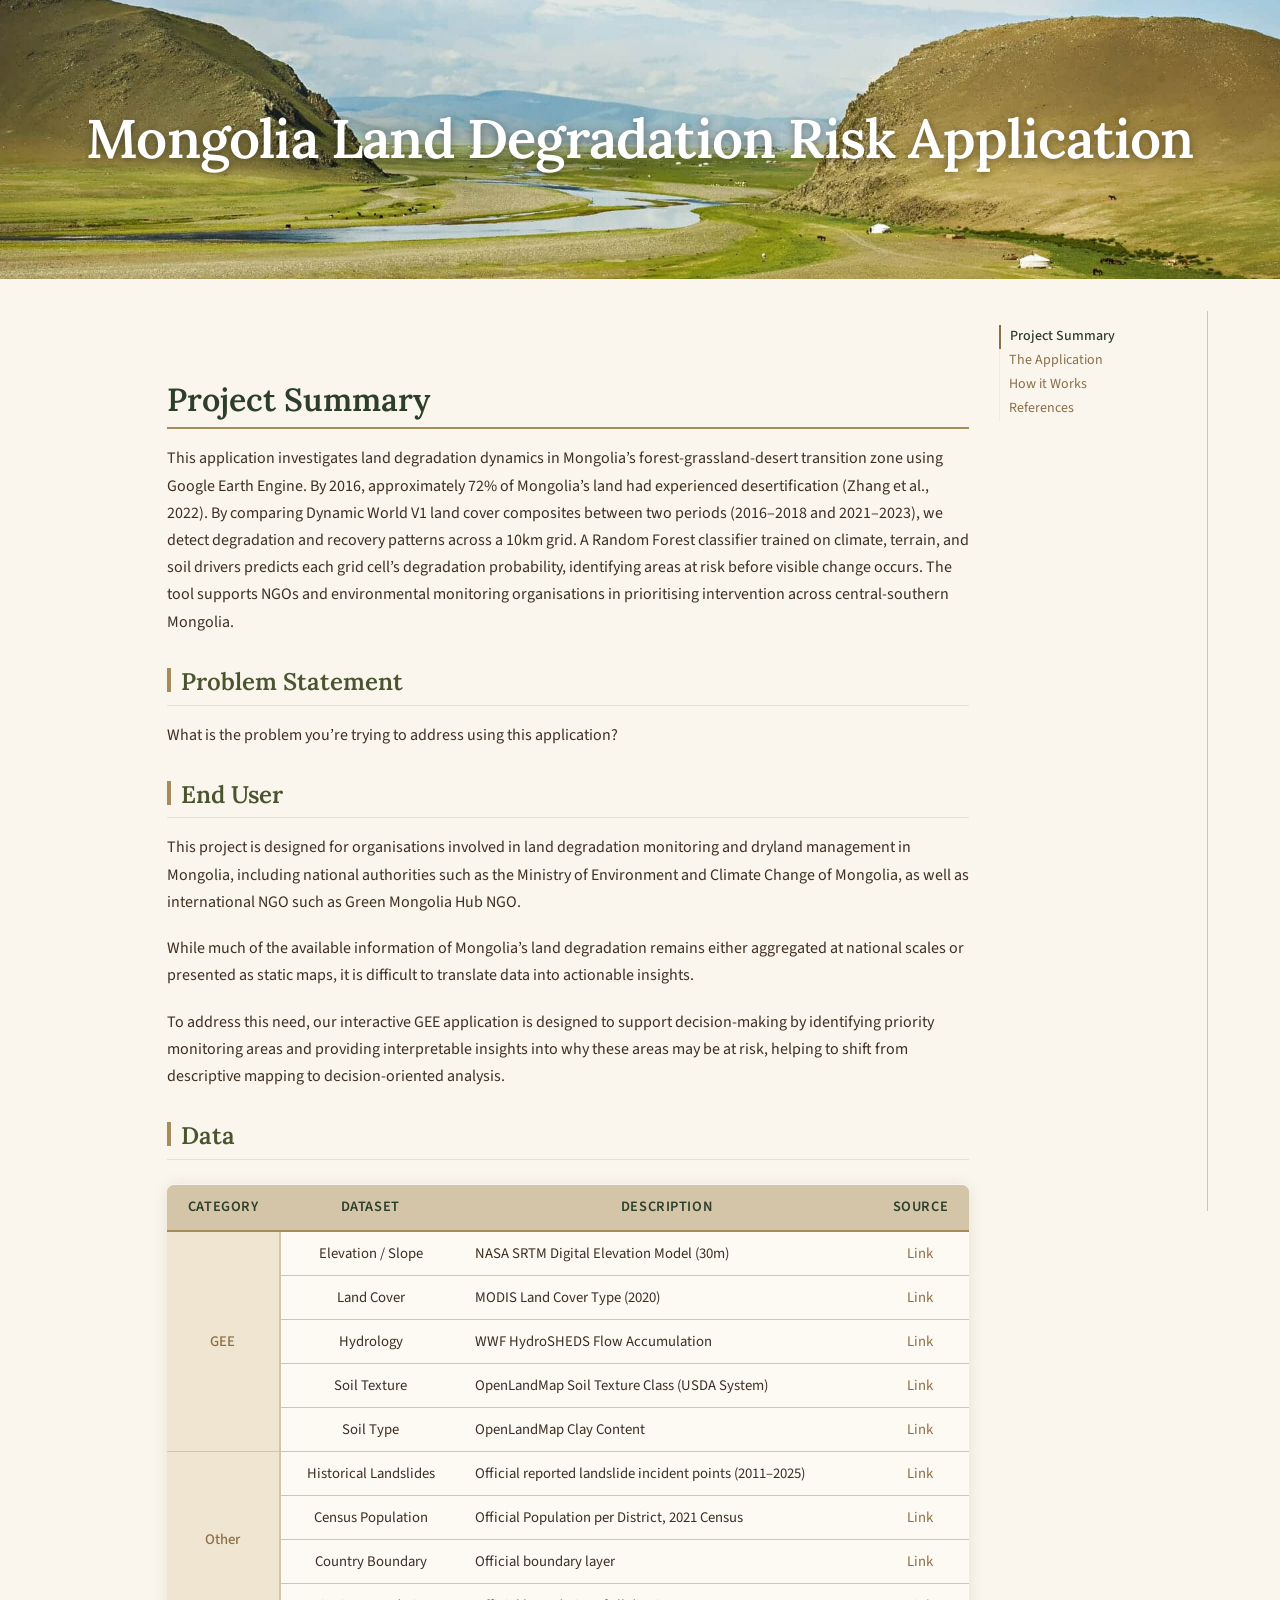
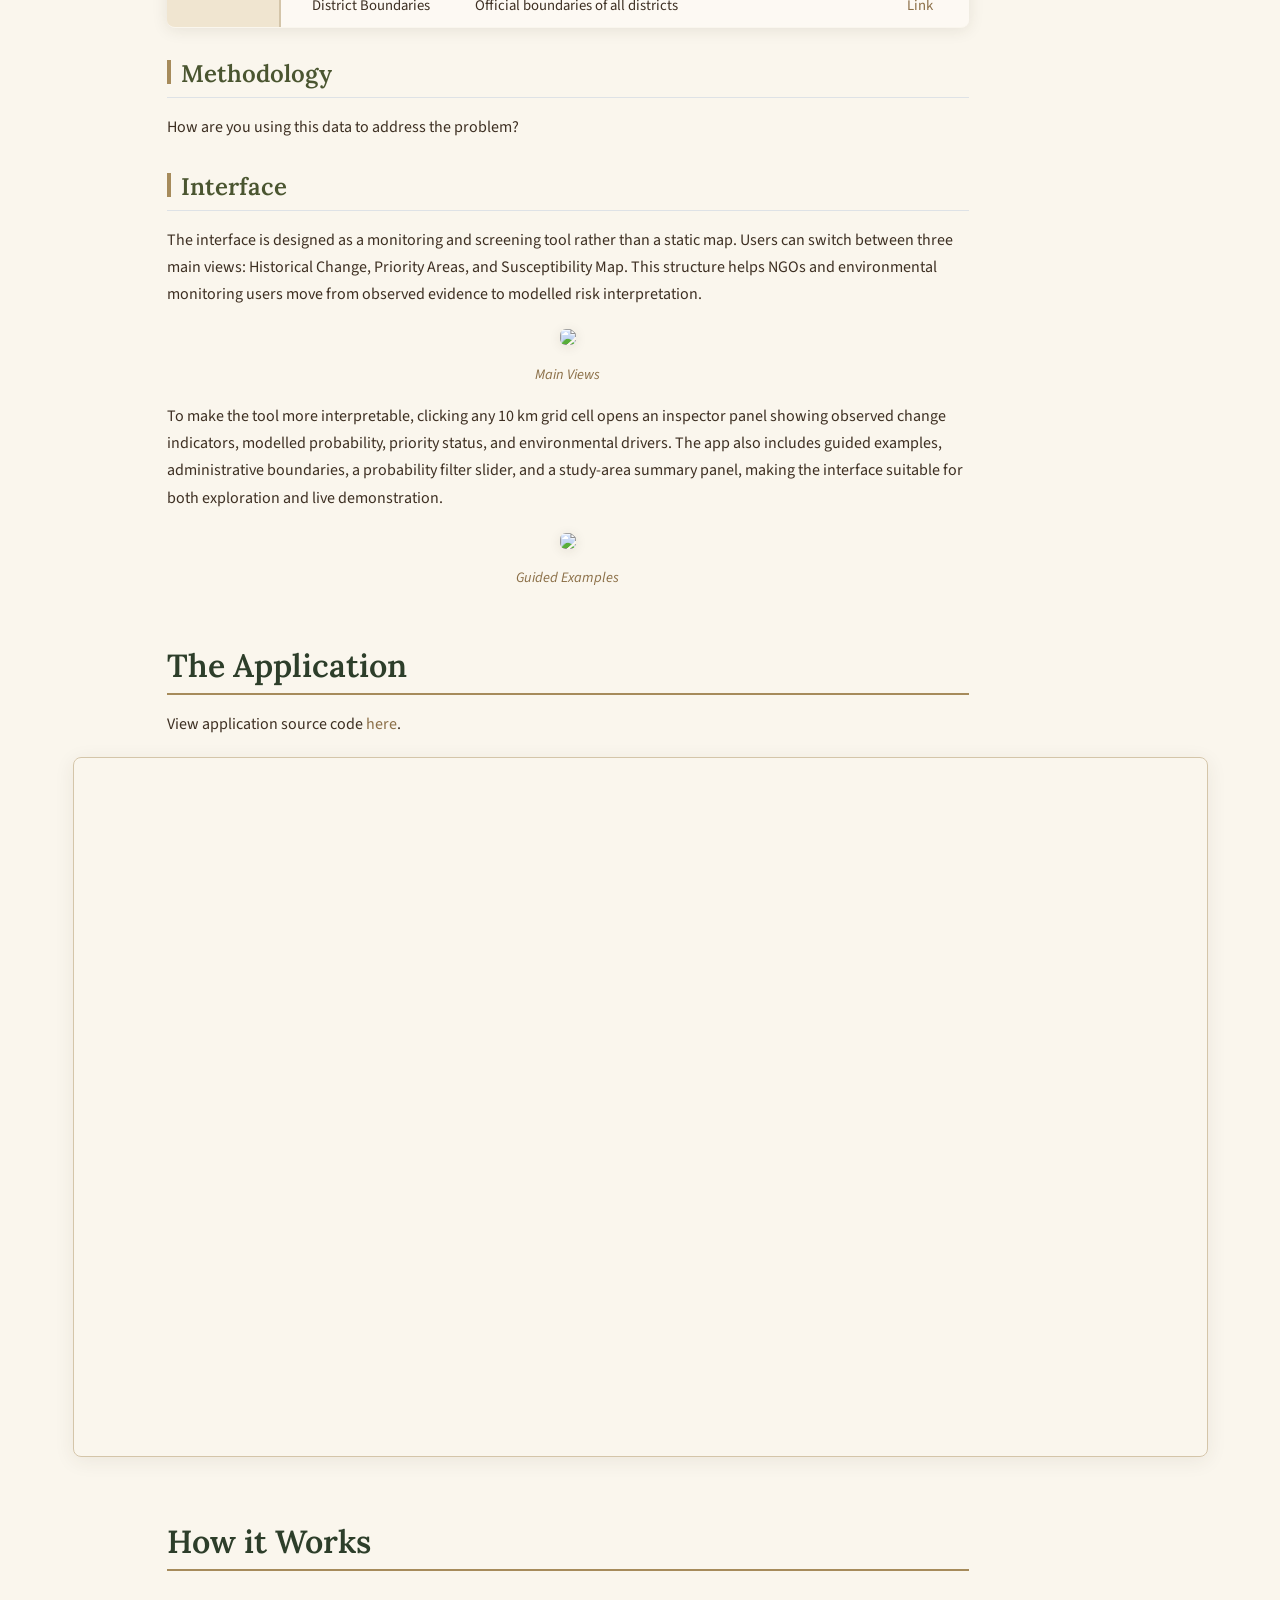
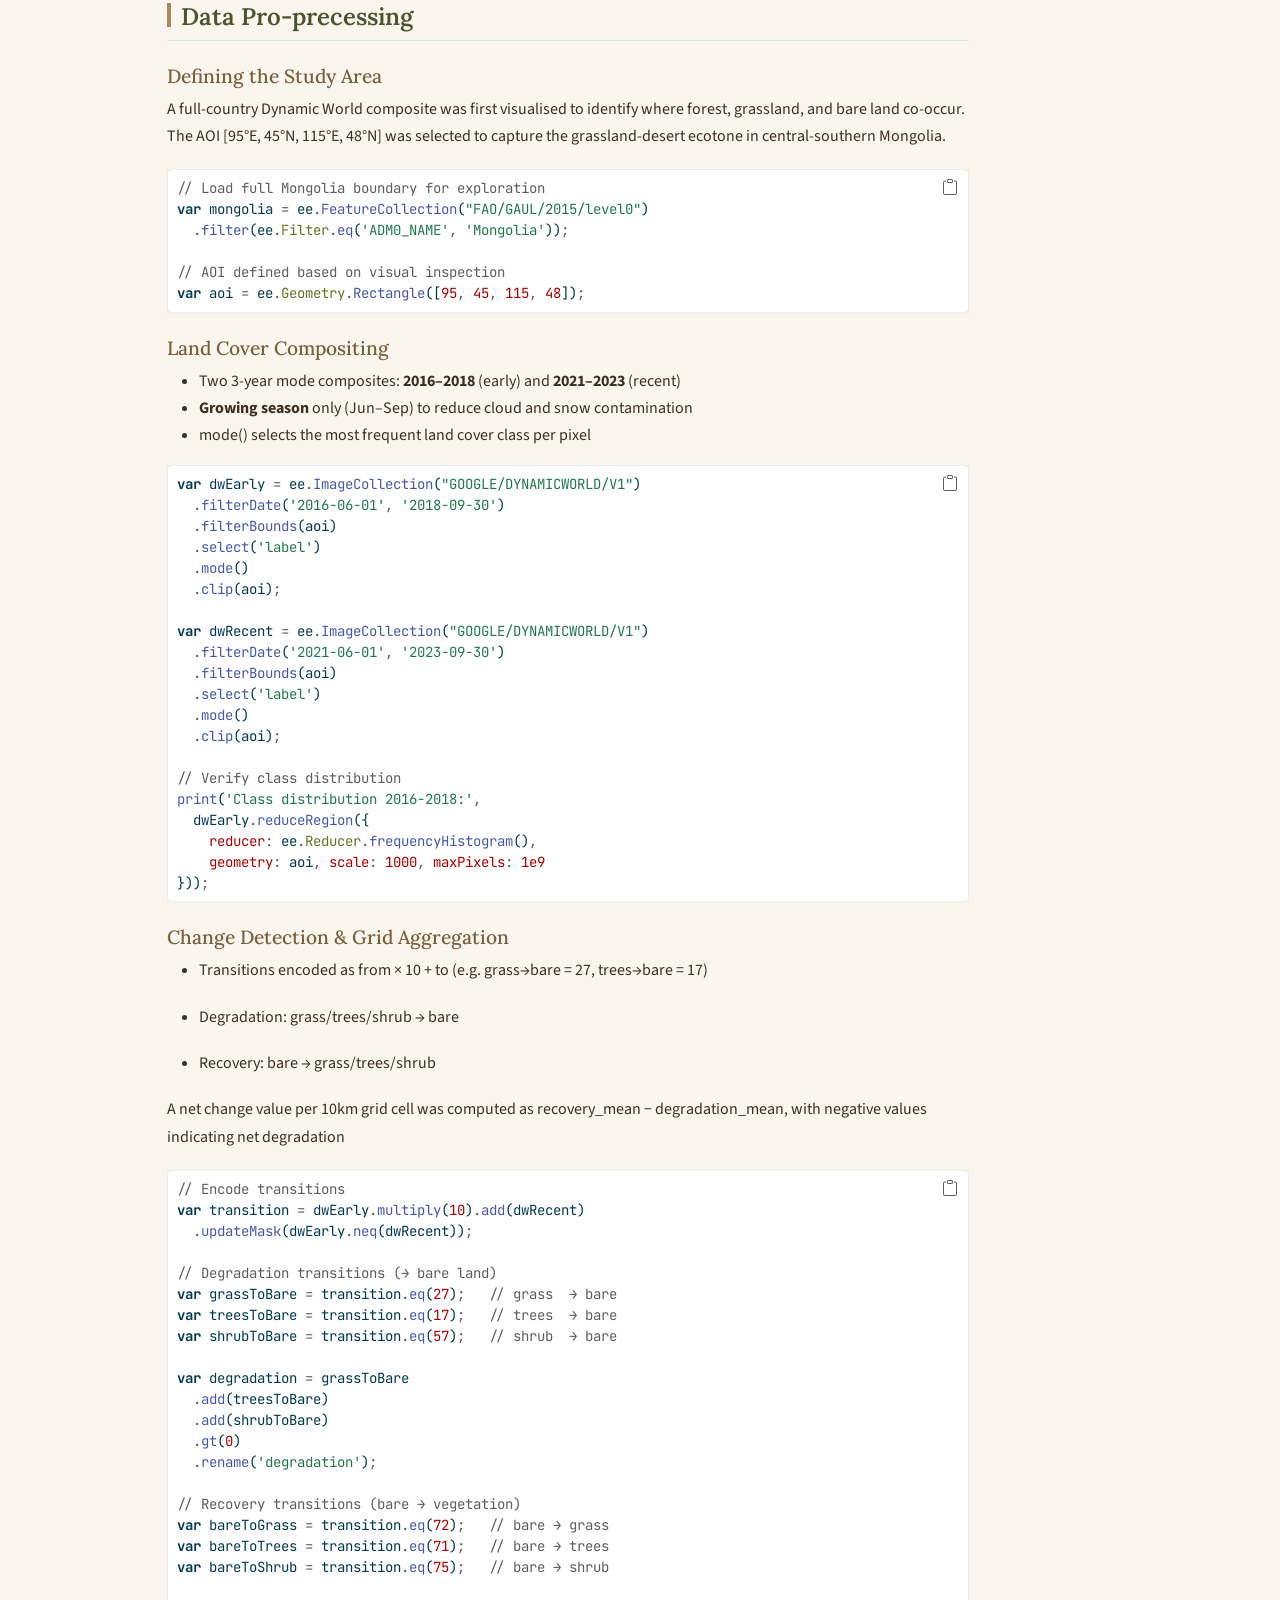
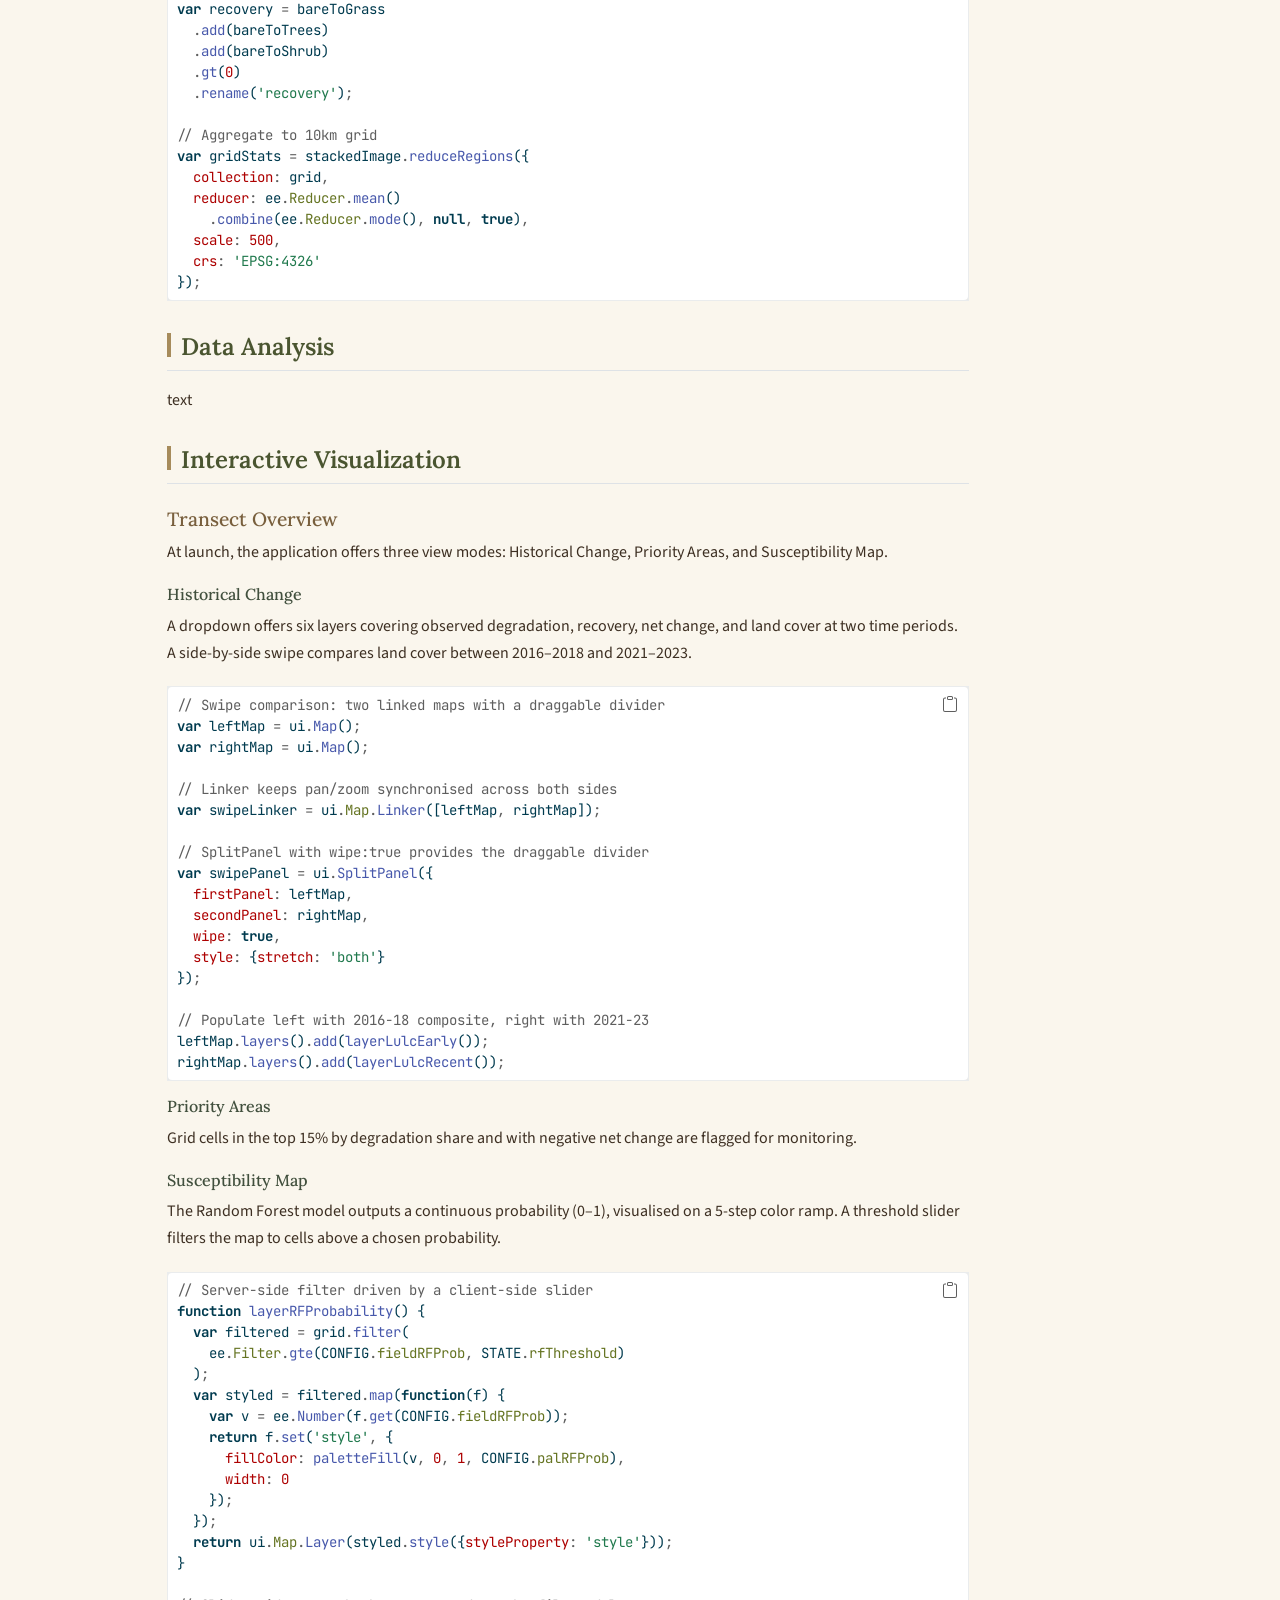
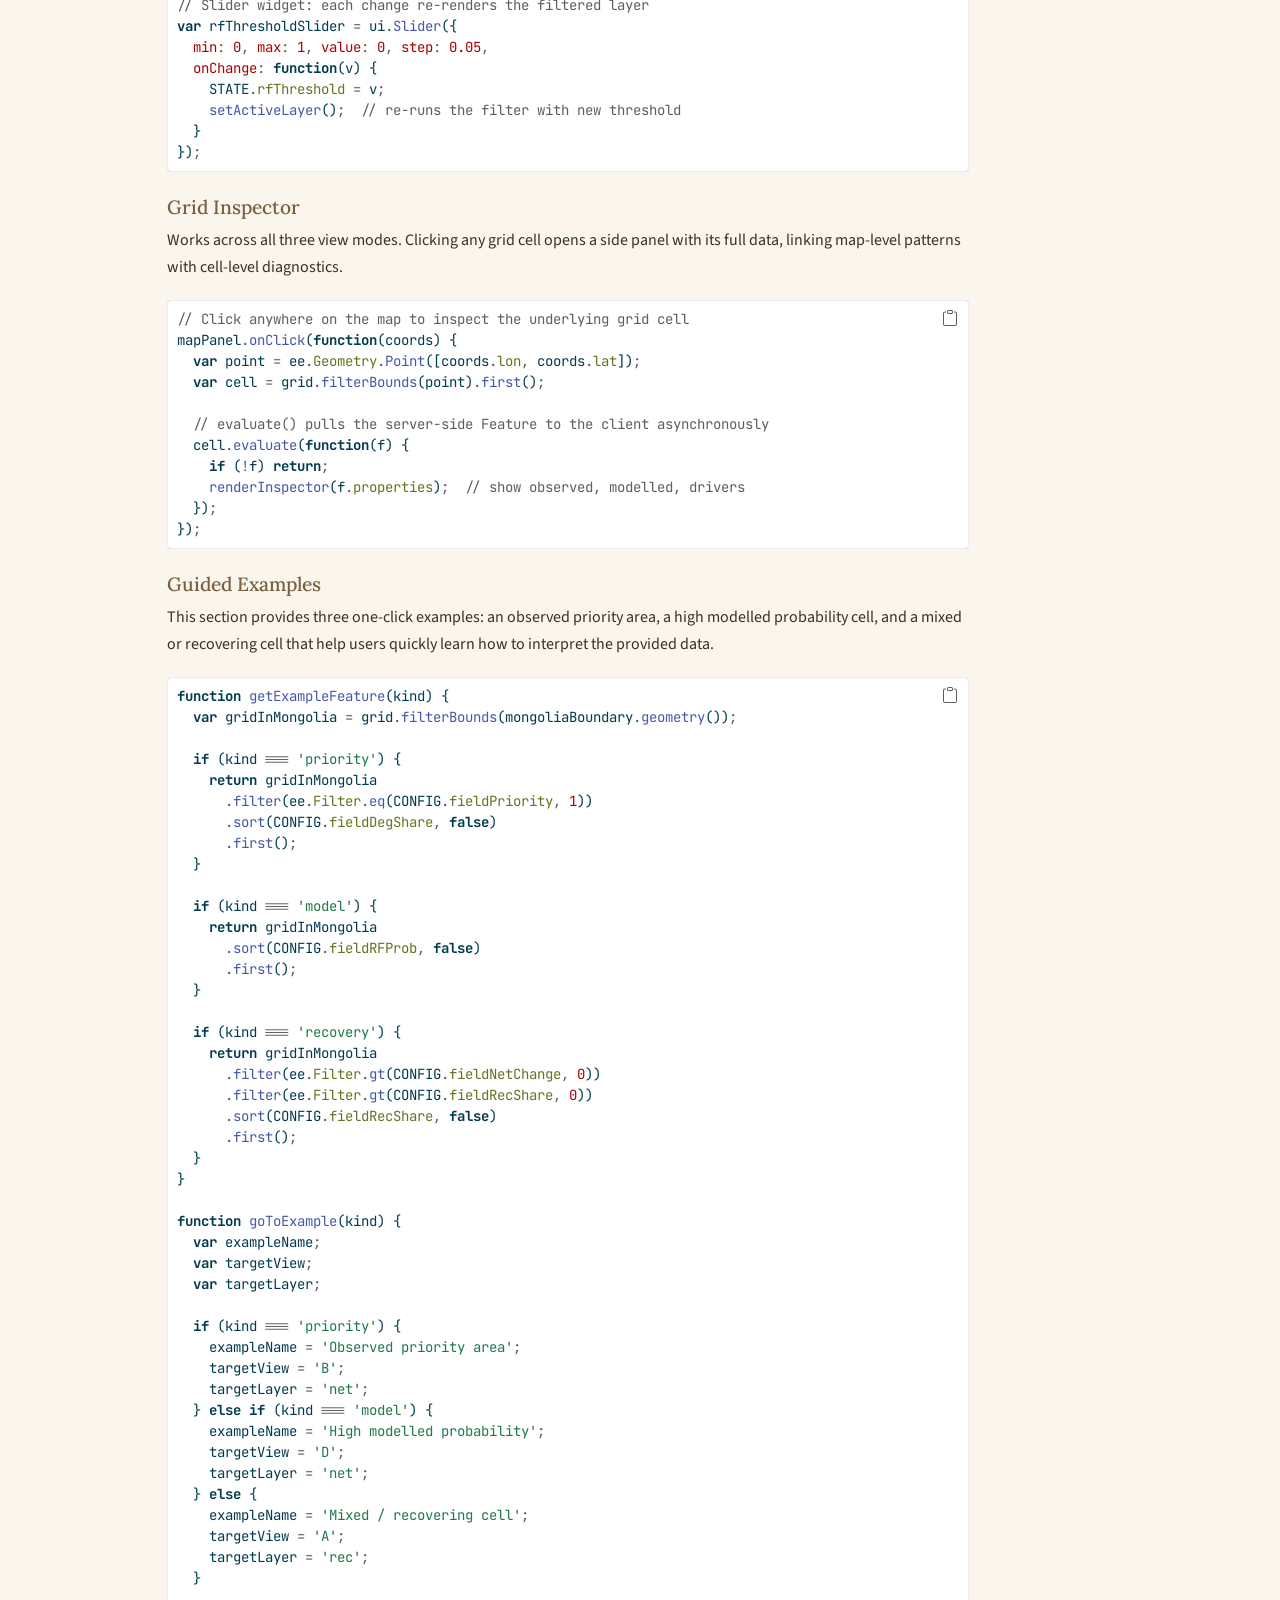
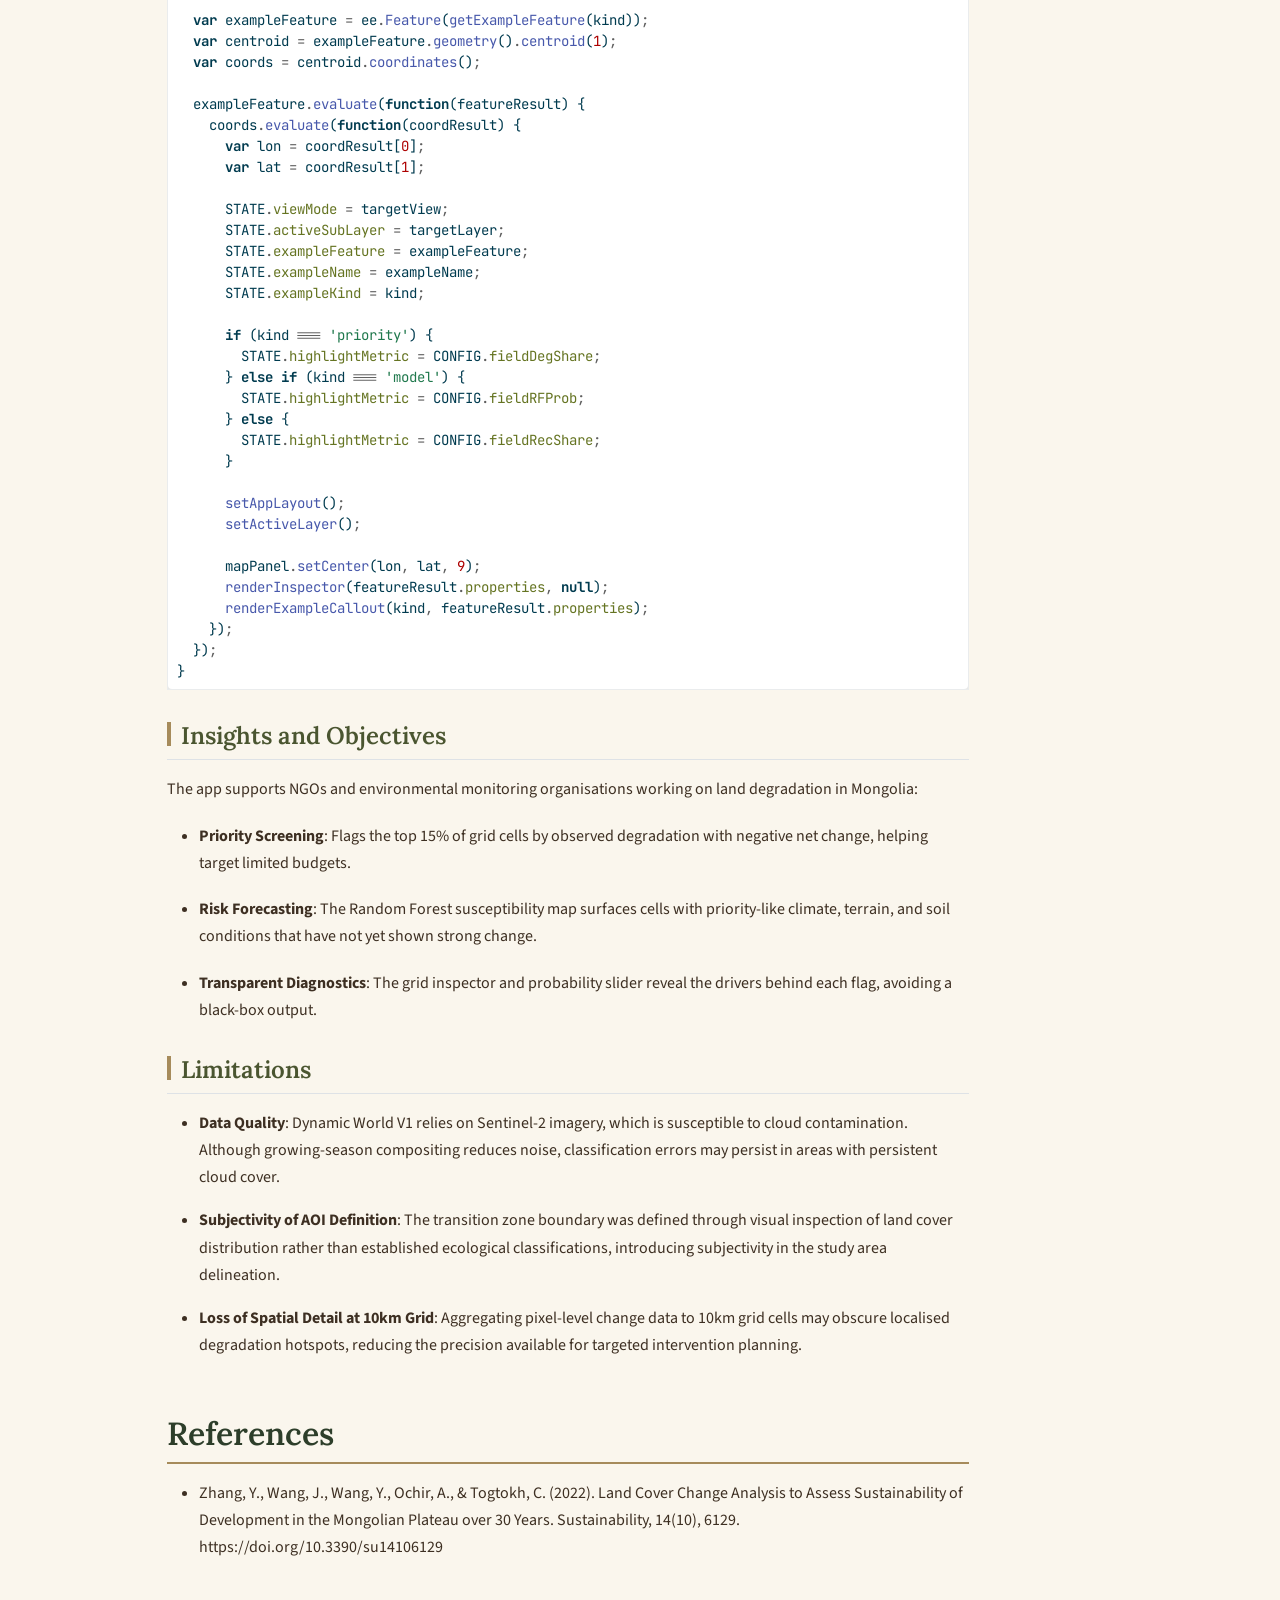
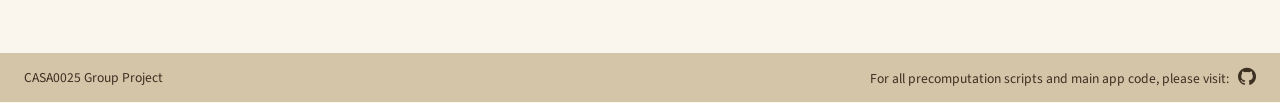
==== docs/index.html @ a5ef2385 "web1" ====
<!DOCTYPE html>
<html xmlns="http://www.w3.org/1999/xhtml" lang="en" xml:lang="en"><head>

<meta charset="utf-8">
<meta name="generator" content="quarto-1.8.26">

<meta name="viewport" content="width=device-width, initial-scale=1.0, user-scalable=yes">


<title>Mongolia Land Degradation Risk Application</title>
<style>
code{white-space: pre-wrap;}
span.smallcaps{font-variant: small-caps;}
div.columns{display: flex; gap: min(4vw, 1.5em);}
div.column{flex: auto; overflow-x: auto;}
div.hanging-indent{margin-left: 1.5em; text-indent: -1.5em;}
ul.task-list{list-style: none;}
ul.task-list li input[type="checkbox"] {
  width: 0.8em;
  margin: 0 0.8em 0.2em -1em; /* quarto-specific, see https://github.com/quarto-dev/quarto-cli/issues/4556 */ 
  vertical-align: middle;
}
/* CSS for syntax highlighting */
html { -webkit-text-size-adjust: 100%; }
pre > code.sourceCode { white-space: pre; position: relative; }
pre > code.sourceCode > span { display: inline-block; line-height: 1.25; }
pre > code.sourceCode > span:empty { height: 1.2em; }
.sourceCode { overflow: visible; }
code.sourceCode > span { color: inherit; text-decoration: inherit; }
div.sourceCode { margin: 1em 0; }
pre.sourceCode { margin: 0; }
@media screen {
div.sourceCode { overflow: auto; }
}
@media print {
pre > code.sourceCode { white-space: pre-wrap; }
pre > code.sourceCode > span { text-indent: -5em; padding-left: 5em; }
}
pre.numberSource code
  { counter-reset: source-line 0; }
pre.numberSource code > span
  { position: relative; left: -4em; counter-increment: source-line; }
pre.numberSource code > span > a:first-child::before
  { content: counter(source-line);
    position: relative; left: -1em; text-align: right; vertical-align: baseline;
    border: none; display: inline-block;
    -webkit-touch-callout: none; -webkit-user-select: none;
    -khtml-user-select: none; -moz-user-select: none;
    -ms-user-select: none; user-select: none;
    padding: 0 4px; width: 4em;
  }
pre.numberSource { margin-left: 3em;  padding-left: 4px; }
div.sourceCode
  {   }
@media screen {
pre > code.sourceCode > span > a:first-child::before { text-decoration: underline; }
}
</style>


<script src="site_libs/quarto-nav/quarto-nav.js"></script>
<script src="site_libs/clipboard/clipboard.min.js"></script>
<script src="site_libs/quarto-search/autocomplete.umd.js"></script>
<script src="site_libs/quarto-search/fuse.min.js"></script>
<script src="site_libs/quarto-search/quarto-search.js"></script>
<meta name="quarto:offset" content="./">
<script src="site_libs/quarto-html/quarto.js" type="module"></script>
<script src="site_libs/quarto-html/tabsets/tabsets.js" type="module"></script>
<script src="site_libs/quarto-html/axe/axe-check.js" type="module"></script>
<script src="site_libs/quarto-html/popper.min.js"></script>
<script src="site_libs/quarto-html/tippy.umd.min.js"></script>
<script src="site_libs/quarto-html/anchor.min.js"></script>
<link href="site_libs/quarto-html/tippy.css" rel="stylesheet">
<link href="site_libs/quarto-html/quarto-syntax-highlighting-b186236566720657199a8ecd82ed6718.css" rel="stylesheet" id="quarto-text-highlighting-styles">
<script src="site_libs/bootstrap/bootstrap.min.js"></script>
<link href="site_libs/bootstrap/bootstrap-icons.css" rel="stylesheet">
<link href="site_libs/bootstrap/bootstrap-48795d6adabacad3d9a8ddbc886580e6.min.css" rel="stylesheet" append-hash="true" id="quarto-bootstrap" data-mode="light">
<script id="quarto-search-options" type="application/json">{
  "location": "sidebar",
  "copy-button": false,
  "collapse-after": 3,
  "panel-placement": "start",
  "type": "textbox",
  "limit": 50,
  "keyboard-shortcut": [
    "f",
    "/",
    "s"
  ],
  "show-item-context": false,
  "language": {
    "search-no-results-text": "No results",
    "search-matching-documents-text": "matching documents",
    "search-copy-link-title": "Copy link to search",
    "search-hide-matches-text": "Hide additional matches",
    "search-more-match-text": "more match in this document",
    "search-more-matches-text": "more matches in this document",
    "search-clear-button-title": "Clear",
    "search-text-placeholder": "",
    "search-detached-cancel-button-title": "Cancel",
    "search-submit-button-title": "Submit",
    "search-label": "Search"
  }
}</script>
<style>

      .quarto-title-block .quarto-title-banner h1,
      .quarto-title-block .quarto-title-banner h2,
      .quarto-title-block .quarto-title-banner h3,
      .quarto-title-block .quarto-title-banner h4,
      .quarto-title-block .quarto-title-banner h5,
      .quarto-title-block .quarto-title-banner h6
      {
        color: #faf6ed;
      }

      .quarto-title-block .quarto-title-banner {
        color: #faf6ed;
background-image: url(images/banner1.jpg);
background-size: cover;
      }
</style>
<link rel="preconnect" href="https://fonts.googleapis.com">
<link rel="preconnect" href="https://fonts.gstatic.com" crossorigin="">
<link href="https://fonts.googleapis.com/css2?family=Lora:wght@400;500;600&amp;family=Source+Sans+3:wght@300;400;500;600&amp;family=JetBrains+Mono:wght@400;500&amp;display=swap" rel="stylesheet">


<link rel="stylesheet" href="styles.css">
</head>

<body class="quarto-light">

<div id="quarto-search-results"></div>
<!-- content -->
<header id="title-block-header" class="quarto-title-block default page-columns page-full">
  <div class="quarto-title-banner page-columns page-full">
    <div class="quarto-title column-body">
      <h1 class="title">Mongolia Land Degradation Risk Application</h1>
                      </div>
  </div>
    
  
  <div class="quarto-title-meta">

      
    
      
    </div>
    
  
  </header><div id="quarto-content" class="quarto-container page-columns page-rows-contents page-layout-article">
<!-- sidebar -->
<!-- margin-sidebar -->
    <div id="quarto-margin-sidebar" class="sidebar margin-sidebar">
        <nav id="TOC" role="doc-toc" class="toc-active">
    <h2 id="toc-title">On this page</h2>
   
  <ul>
  <li><a href="#project-summary" id="toc-project-summary" class="nav-link active" data-scroll-target="#project-summary">Project Summary</a>
  <ul class="collapse">
  <li><a href="#problem-statement" id="toc-problem-statement" class="nav-link" data-scroll-target="#problem-statement">Problem Statement</a></li>
  <li><a href="#end-user" id="toc-end-user" class="nav-link" data-scroll-target="#end-user">End User</a></li>
  <li><a href="#data" id="toc-data" class="nav-link" data-scroll-target="#data">Data</a></li>
  <li><a href="#methodology" id="toc-methodology" class="nav-link" data-scroll-target="#methodology">Methodology</a></li>
  <li><a href="#interface" id="toc-interface" class="nav-link" data-scroll-target="#interface">Interface</a></li>
  </ul></li>
  <li><a href="#the-application" id="toc-the-application" class="nav-link" data-scroll-target="#the-application">The Application</a></li>
  <li><a href="#how-it-works" id="toc-how-it-works" class="nav-link" data-scroll-target="#how-it-works">How it Works</a>
  <ul class="collapse">
  <li><a href="#data-pro-precessing" id="toc-data-pro-precessing" class="nav-link" data-scroll-target="#data-pro-precessing">Data Pro-precessing</a>
  <ul class="collapse">
  <li><a href="#defining-the-study-area" id="toc-defining-the-study-area" class="nav-link" data-scroll-target="#defining-the-study-area">Defining the Study Area</a></li>
  <li><a href="#land-cover-compositing" id="toc-land-cover-compositing" class="nav-link" data-scroll-target="#land-cover-compositing">Land Cover Compositing</a></li>
  <li><a href="#change-detection-grid-aggregation" id="toc-change-detection-grid-aggregation" class="nav-link" data-scroll-target="#change-detection-grid-aggregation">Change Detection &amp; Grid Aggregation</a></li>
  </ul></li>
  <li><a href="#data-analysis" id="toc-data-analysis" class="nav-link" data-scroll-target="#data-analysis">Data Analysis</a></li>
  <li><a href="#interactive-visualization" id="toc-interactive-visualization" class="nav-link" data-scroll-target="#interactive-visualization">Interactive Visualization</a>
  <ul class="collapse">
  <li><a href="#transect-overview" id="toc-transect-overview" class="nav-link" data-scroll-target="#transect-overview">Transect Overview</a></li>
  <li><a href="#grid-inspector" id="toc-grid-inspector" class="nav-link" data-scroll-target="#grid-inspector">Grid Inspector</a></li>
  <li><a href="#guided-examples" id="toc-guided-examples" class="nav-link" data-scroll-target="#guided-examples">Guided Examples</a></li>
  </ul></li>
  <li><a href="#insights-and-objectives" id="toc-insights-and-objectives" class="nav-link" data-scroll-target="#insights-and-objectives">Insights and Objectives</a></li>
  <li><a href="#limitations" id="toc-limitations" class="nav-link" data-scroll-target="#limitations">Limitations</a></li>
  </ul></li>
  <li><a href="#references" id="toc-references" class="nav-link" data-scroll-target="#references">References</a></li>
  </ul>
</nav>
    </div>
<!-- main -->
<main class="content quarto-banner-title-block page-columns page-full" id="quarto-document-content">





<section id="project-summary" class="level1">
<h1>Project Summary</h1>
<p>This application investigates land degradation dynamics in Mongolia’s forest-grassland-desert transition zone using Google Earth Engine. By 2016, approximately 72% of Mongolia’s land had experienced desertification (Zhang et al., 2022). By comparing Dynamic World V1 land cover composites between two periods (2016–2018 and 2021–2023), we detect degradation and recovery patterns across a 10km grid. A Random Forest classifier trained on climate, terrain, and soil drivers predicts each grid cell’s degradation probability, identifying areas at risk before visible change occurs. The tool supports NGOs and environmental monitoring organisations in prioritising intervention across central-southern Mongolia.</p>
<section id="problem-statement" class="level2">
<h2 class="anchored" data-anchor-id="problem-statement">Problem Statement</h2>
<p>What is the problem you’re trying to address using this application?</p>
</section>
<section id="end-user" class="level2">
<h2 class="anchored" data-anchor-id="end-user">End User</h2>
<p>This project is designed for organisations involved in land degradation monitoring and dryland management in Mongolia, including national authorities such as the Ministry of Environment and Climate Change of Mongolia, as well as international NGO such as Green Mongolia Hub NGO.&nbsp;</p>
<p>While much of the available information of Mongolia’s land degradation remains either aggregated at national scales or presented as static maps, it is difficult to translate data into actionable insights.</p>
<p>To address this need, our interactive GEE application is designed to support decision-making by identifying priority monitoring areas and providing interpretable insights into why these areas may be at risk, helping to shift from descriptive mapping to decision-oriented analysis.</p>
</section>
<section id="data" class="level2">
<h2 class="anchored" data-anchor-id="data">Data</h2>
<table class="data-table caption-top table">
<thead>
<tr class="header">
<th data-quarto-table-cell-role="th">Category</th>
<th data-quarto-table-cell-role="th">Dataset</th>
<th data-quarto-table-cell-role="th">Description</th>
<th data-quarto-table-cell-role="th">Source</th>
</tr>
</thead>
<tbody>
<tr class="odd">
<td rowspan="5" class="category-cell">GEE</td>
<td>Elevation / Slope</td>
<td class="desc-cell">NASA SRTM Digital Elevation Model (30m)</td>
<td><a href="#">Link</a></td>
</tr>
<tr class="even">
<td>Land Cover</td>
<td class="desc-cell">MODIS Land Cover Type (2020)</td>
<td><a href="#">Link</a></td>
</tr>
<tr class="odd">
<td>Hydrology</td>
<td class="desc-cell">WWF HydroSHEDS Flow Accumulation</td>
<td><a href="#">Link</a></td>
</tr>
<tr class="even">
<td>Soil Texture</td>
<td class="desc-cell">OpenLandMap Soil Texture Class (USDA System)</td>
<td><a href="#">Link</a></td>
</tr>
<tr class="odd">
<td>Soil Type</td>
<td class="desc-cell">OpenLandMap Clay Content</td>
<td><a href="#">Link</a></td>
</tr>
<tr class="even">
<td rowspan="4" class="category-cell">Other</td>
<td>Historical Landslides</td>
<td class="desc-cell">Official reported landslide incident points (2011–2025)</td>
<td><a href="#">Link</a></td>
</tr>
<tr class="odd">
<td>Census Population</td>
<td class="desc-cell">Official Population per District, 2021 Census</td>
<td><a href="#">Link</a></td>
</tr>
<tr class="even">
<td>Country Boundary</td>
<td class="desc-cell">Official boundary layer</td>
<td><a href="#">Link</a></td>
</tr>
<tr class="odd">
<td>District Boundaries</td>
<td class="desc-cell">Official boundaries of all districts</td>
<td><a href="#">Link</a></td>
</tr>
</tbody>
</table>
</section>
<section id="methodology" class="level2">
<h2 class="anchored" data-anchor-id="methodology">Methodology</h2>
<p>How are you using this data to address the problem?</p>
</section>
<section id="interface" class="level2">
<h2 class="anchored" data-anchor-id="interface">Interface</h2>
<p>The interface is designed as a monitoring and screening tool rather than a static map. Users can switch between three main views: Historical Change, Priority Areas, and Susceptibility Map. This structure helps NGOs and environmental monitoring users move from observed evidence to modelled risk interpretation.</p>
<div class="quarto-figure quarto-figure-center">
<figure class="figure">
<p><img src="images/interface1.png" class="img-fluid figure-img"></p>
<figcaption>Main Views</figcaption>
</figure>
</div>
<p>To make the tool more interpretable, clicking any 10 km grid cell opens an inspector panel showing observed change indicators, modelled probability, priority status, and environmental drivers. The app also includes guided examples, administrative boundaries, a probability filter slider, and a study-area summary panel, making the interface suitable for both exploration and live demonstration.</p>
<div class="quarto-figure quarto-figure-center">
<figure class="figure">
<p><img src="images/interface2.png" class="img-fluid figure-img"></p>
<figcaption>Guided Examples</figcaption>
</figure>
</div>
</section>
</section>
<section id="the-application" class="level1 page-columns page-full">
<h1>The Application</h1>
<p>View application source code <a href="https://code.earthengine.google.com/1674eb5eb7633403d6d3ac2644abe7e3">here</a>.</p>
<div class="column-page">
<iframe src="https://rs-and-bsabd.projects.earthengine.app/view/mongolia-land-degradation-fast" width="100%" height="700px">
</iframe>
</div>
</section>
<section id="how-it-works" class="level1">
<h1>How it Works</h1>
<section id="data-pro-precessing" class="level2">
<h2 class="anchored" data-anchor-id="data-pro-precessing">Data Pro-precessing</h2>
<section id="defining-the-study-area" class="level3">
<h3 class="anchored" data-anchor-id="defining-the-study-area">Defining the Study Area</h3>
<p>A full-country Dynamic World composite was first visualised to identify where forest, grassland, and bare land co-occur. The AOI [95°E, 45°N, 115°E, 48°N] was selected to capture the grassland-desert ecotone in central-southern Mongolia.</p>
<div class="code-copy-outer-scaffold"><div class="sourceCode" id="cb1"><pre class="sourceCode javascript code-with-copy"><code class="sourceCode javascript"><span id="cb1-1"><a href="#cb1-1" aria-hidden="true" tabindex="-1"></a><span class="co">// Load full Mongolia boundary for exploration</span></span>
<span id="cb1-2"><a href="#cb1-2" aria-hidden="true" tabindex="-1"></a><span class="kw">var</span> mongolia <span class="op">=</span> ee<span class="op">.</span><span class="fu">FeatureCollection</span>(<span class="st">"FAO/GAUL/2015/level0"</span>)  </span>
<span id="cb1-3"><a href="#cb1-3" aria-hidden="true" tabindex="-1"></a>  <span class="op">.</span><span class="fu">filter</span>(ee<span class="op">.</span><span class="at">Filter</span><span class="op">.</span><span class="fu">eq</span>(<span class="st">'ADM0_NAME'</span><span class="op">,</span> <span class="st">'Mongolia'</span>))<span class="op">;</span></span>
<span id="cb1-4"><a href="#cb1-4" aria-hidden="true" tabindex="-1"></a></span>
<span id="cb1-5"><a href="#cb1-5" aria-hidden="true" tabindex="-1"></a><span class="co">// AOI defined based on visual inspection</span></span>
<span id="cb1-6"><a href="#cb1-6" aria-hidden="true" tabindex="-1"></a><span class="kw">var</span> aoi <span class="op">=</span> ee<span class="op">.</span><span class="at">Geometry</span><span class="op">.</span><span class="fu">Rectangle</span>([<span class="dv">95</span><span class="op">,</span> <span class="dv">45</span><span class="op">,</span> <span class="dv">115</span><span class="op">,</span> <span class="dv">48</span>])<span class="op">;</span></span></code></pre></div><button title="Copy to Clipboard" class="code-copy-button"><i class="bi"></i></button></div>
</section>
<section id="land-cover-compositing" class="level3">
<h3 class="anchored" data-anchor-id="land-cover-compositing">Land Cover Compositing</h3>
<ul>
<li>Two 3-year mode composites: <strong>2016–2018</strong> (early) and <strong>2021–2023</strong> (recent)</li>
<li><strong>Growing season</strong> only (Jun–Sep) to reduce cloud and snow contamination</li>
<li>mode() selects the most frequent land cover class per pixel</li>
</ul>
<div class="code-copy-outer-scaffold"><div class="sourceCode" id="cb2"><pre class="sourceCode javascript code-with-copy"><code class="sourceCode javascript"><span id="cb2-1"><a href="#cb2-1" aria-hidden="true" tabindex="-1"></a><span class="kw">var</span> dwEarly <span class="op">=</span> ee<span class="op">.</span><span class="fu">ImageCollection</span>(<span class="st">"GOOGLE/DYNAMICWORLD/V1"</span>)</span>
<span id="cb2-2"><a href="#cb2-2" aria-hidden="true" tabindex="-1"></a>  <span class="op">.</span><span class="fu">filterDate</span>(<span class="st">'2016-06-01'</span><span class="op">,</span> <span class="st">'2018-09-30'</span>)</span>
<span id="cb2-3"><a href="#cb2-3" aria-hidden="true" tabindex="-1"></a>  <span class="op">.</span><span class="fu">filterBounds</span>(aoi)</span>
<span id="cb2-4"><a href="#cb2-4" aria-hidden="true" tabindex="-1"></a>  <span class="op">.</span><span class="fu">select</span>(<span class="st">'label'</span>)</span>
<span id="cb2-5"><a href="#cb2-5" aria-hidden="true" tabindex="-1"></a>  <span class="op">.</span><span class="fu">mode</span>()</span>
<span id="cb2-6"><a href="#cb2-6" aria-hidden="true" tabindex="-1"></a>  <span class="op">.</span><span class="fu">clip</span>(aoi)<span class="op">;</span></span>
<span id="cb2-7"><a href="#cb2-7" aria-hidden="true" tabindex="-1"></a></span>
<span id="cb2-8"><a href="#cb2-8" aria-hidden="true" tabindex="-1"></a><span class="kw">var</span> dwRecent <span class="op">=</span> ee<span class="op">.</span><span class="fu">ImageCollection</span>(<span class="st">"GOOGLE/DYNAMICWORLD/V1"</span>)</span>
<span id="cb2-9"><a href="#cb2-9" aria-hidden="true" tabindex="-1"></a>  <span class="op">.</span><span class="fu">filterDate</span>(<span class="st">'2021-06-01'</span><span class="op">,</span> <span class="st">'2023-09-30'</span>)</span>
<span id="cb2-10"><a href="#cb2-10" aria-hidden="true" tabindex="-1"></a>  <span class="op">.</span><span class="fu">filterBounds</span>(aoi)</span>
<span id="cb2-11"><a href="#cb2-11" aria-hidden="true" tabindex="-1"></a>  <span class="op">.</span><span class="fu">select</span>(<span class="st">'label'</span>)</span>
<span id="cb2-12"><a href="#cb2-12" aria-hidden="true" tabindex="-1"></a>  <span class="op">.</span><span class="fu">mode</span>()</span>
<span id="cb2-13"><a href="#cb2-13" aria-hidden="true" tabindex="-1"></a>  <span class="op">.</span><span class="fu">clip</span>(aoi)<span class="op">;</span></span>
<span id="cb2-14"><a href="#cb2-14" aria-hidden="true" tabindex="-1"></a></span>
<span id="cb2-15"><a href="#cb2-15" aria-hidden="true" tabindex="-1"></a><span class="co">// Verify class distribution</span></span>
<span id="cb2-16"><a href="#cb2-16" aria-hidden="true" tabindex="-1"></a><span class="fu">print</span>(<span class="st">'Class distribution 2016-2018:'</span><span class="op">,</span></span>
<span id="cb2-17"><a href="#cb2-17" aria-hidden="true" tabindex="-1"></a>  dwEarly<span class="op">.</span><span class="fu">reduceRegion</span>({</span>
<span id="cb2-18"><a href="#cb2-18" aria-hidden="true" tabindex="-1"></a>    <span class="dt">reducer</span><span class="op">:</span> ee<span class="op">.</span><span class="at">Reducer</span><span class="op">.</span><span class="fu">frequencyHistogram</span>()<span class="op">,</span></span>
<span id="cb2-19"><a href="#cb2-19" aria-hidden="true" tabindex="-1"></a>    <span class="dt">geometry</span><span class="op">:</span> aoi<span class="op">,</span> <span class="dt">scale</span><span class="op">:</span> <span class="dv">1000</span><span class="op">,</span> <span class="dt">maxPixels</span><span class="op">:</span> <span class="fl">1e9</span></span>
<span id="cb2-20"><a href="#cb2-20" aria-hidden="true" tabindex="-1"></a>}))<span class="op">;</span></span></code></pre></div><button title="Copy to Clipboard" class="code-copy-button"><i class="bi"></i></button></div>
</section>
<section id="change-detection-grid-aggregation" class="level3">
<h3 class="anchored" data-anchor-id="change-detection-grid-aggregation">Change Detection &amp; Grid Aggregation</h3>
<ul>
<li><p>Transitions encoded as from × 10 + to (e.g.&nbsp;grass→bare = 27, trees→bare = 17)</p></li>
<li><p>Degradation: grass/trees/shrub → bare</p></li>
<li><p>Recovery: bare → grass/trees/shrub</p></li>
</ul>
<p>A net change value per 10km grid cell was computed as recovery_mean − degradation_mean, with negative values indicating net degradation</p>
<div class="code-copy-outer-scaffold"><div class="sourceCode" id="cb3"><pre class="sourceCode javascript code-with-copy"><code class="sourceCode javascript"><span id="cb3-1"><a href="#cb3-1" aria-hidden="true" tabindex="-1"></a><span class="co">// Encode transitions</span></span>
<span id="cb3-2"><a href="#cb3-2" aria-hidden="true" tabindex="-1"></a><span class="kw">var</span> transition <span class="op">=</span> dwEarly<span class="op">.</span><span class="fu">multiply</span>(<span class="dv">10</span>)<span class="op">.</span><span class="fu">add</span>(dwRecent) </span>
<span id="cb3-3"><a href="#cb3-3" aria-hidden="true" tabindex="-1"></a>  <span class="op">.</span><span class="fu">updateMask</span>(dwEarly<span class="op">.</span><span class="fu">neq</span>(dwRecent))<span class="op">;</span></span>
<span id="cb3-4"><a href="#cb3-4" aria-hidden="true" tabindex="-1"></a></span>
<span id="cb3-5"><a href="#cb3-5" aria-hidden="true" tabindex="-1"></a><span class="co">// Degradation transitions (→ bare land)</span></span>
<span id="cb3-6"><a href="#cb3-6" aria-hidden="true" tabindex="-1"></a><span class="kw">var</span> grassToBare <span class="op">=</span> transition<span class="op">.</span><span class="fu">eq</span>(<span class="dv">27</span>)<span class="op">;</span>   <span class="co">// grass  → bare</span></span>
<span id="cb3-7"><a href="#cb3-7" aria-hidden="true" tabindex="-1"></a><span class="kw">var</span> treesToBare <span class="op">=</span> transition<span class="op">.</span><span class="fu">eq</span>(<span class="dv">17</span>)<span class="op">;</span>   <span class="co">// trees  → bare</span></span>
<span id="cb3-8"><a href="#cb3-8" aria-hidden="true" tabindex="-1"></a><span class="kw">var</span> shrubToBare <span class="op">=</span> transition<span class="op">.</span><span class="fu">eq</span>(<span class="dv">57</span>)<span class="op">;</span>   <span class="co">// shrub  → bare</span></span>
<span id="cb3-9"><a href="#cb3-9" aria-hidden="true" tabindex="-1"></a></span>
<span id="cb3-10"><a href="#cb3-10" aria-hidden="true" tabindex="-1"></a><span class="kw">var</span> degradation <span class="op">=</span> grassToBare</span>
<span id="cb3-11"><a href="#cb3-11" aria-hidden="true" tabindex="-1"></a>  <span class="op">.</span><span class="fu">add</span>(treesToBare)</span>
<span id="cb3-12"><a href="#cb3-12" aria-hidden="true" tabindex="-1"></a>  <span class="op">.</span><span class="fu">add</span>(shrubToBare)</span>
<span id="cb3-13"><a href="#cb3-13" aria-hidden="true" tabindex="-1"></a>  <span class="op">.</span><span class="fu">gt</span>(<span class="dv">0</span>)</span>
<span id="cb3-14"><a href="#cb3-14" aria-hidden="true" tabindex="-1"></a>  <span class="op">.</span><span class="fu">rename</span>(<span class="st">'degradation'</span>)<span class="op">;</span></span>
<span id="cb3-15"><a href="#cb3-15" aria-hidden="true" tabindex="-1"></a></span>
<span id="cb3-16"><a href="#cb3-16" aria-hidden="true" tabindex="-1"></a><span class="co">// Recovery transitions (bare → vegetation)</span></span>
<span id="cb3-17"><a href="#cb3-17" aria-hidden="true" tabindex="-1"></a><span class="kw">var</span> bareToGrass <span class="op">=</span> transition<span class="op">.</span><span class="fu">eq</span>(<span class="dv">72</span>)<span class="op">;</span>   <span class="co">// bare → grass</span></span>
<span id="cb3-18"><a href="#cb3-18" aria-hidden="true" tabindex="-1"></a><span class="kw">var</span> bareToTrees <span class="op">=</span> transition<span class="op">.</span><span class="fu">eq</span>(<span class="dv">71</span>)<span class="op">;</span>   <span class="co">// bare → trees</span></span>
<span id="cb3-19"><a href="#cb3-19" aria-hidden="true" tabindex="-1"></a><span class="kw">var</span> bareToShrub <span class="op">=</span> transition<span class="op">.</span><span class="fu">eq</span>(<span class="dv">75</span>)<span class="op">;</span>   <span class="co">// bare → shrub</span></span>
<span id="cb3-20"><a href="#cb3-20" aria-hidden="true" tabindex="-1"></a></span>
<span id="cb3-21"><a href="#cb3-21" aria-hidden="true" tabindex="-1"></a><span class="kw">var</span> recovery <span class="op">=</span> bareToGrass</span>
<span id="cb3-22"><a href="#cb3-22" aria-hidden="true" tabindex="-1"></a>  <span class="op">.</span><span class="fu">add</span>(bareToTrees)</span>
<span id="cb3-23"><a href="#cb3-23" aria-hidden="true" tabindex="-1"></a>  <span class="op">.</span><span class="fu">add</span>(bareToShrub)</span>
<span id="cb3-24"><a href="#cb3-24" aria-hidden="true" tabindex="-1"></a>  <span class="op">.</span><span class="fu">gt</span>(<span class="dv">0</span>)</span>
<span id="cb3-25"><a href="#cb3-25" aria-hidden="true" tabindex="-1"></a>  <span class="op">.</span><span class="fu">rename</span>(<span class="st">'recovery'</span>)<span class="op">;</span></span>
<span id="cb3-26"><a href="#cb3-26" aria-hidden="true" tabindex="-1"></a></span>
<span id="cb3-27"><a href="#cb3-27" aria-hidden="true" tabindex="-1"></a><span class="co">// Aggregate to 10km grid</span></span>
<span id="cb3-28"><a href="#cb3-28" aria-hidden="true" tabindex="-1"></a><span class="kw">var</span> gridStats <span class="op">=</span> stackedImage<span class="op">.</span><span class="fu">reduceRegions</span>({ </span>
<span id="cb3-29"><a href="#cb3-29" aria-hidden="true" tabindex="-1"></a>  <span class="dt">collection</span><span class="op">:</span> grid<span class="op">,</span> </span>
<span id="cb3-30"><a href="#cb3-30" aria-hidden="true" tabindex="-1"></a>  <span class="dt">reducer</span><span class="op">:</span> ee<span class="op">.</span><span class="at">Reducer</span><span class="op">.</span><span class="fu">mean</span>() </span>
<span id="cb3-31"><a href="#cb3-31" aria-hidden="true" tabindex="-1"></a>    <span class="op">.</span><span class="fu">combine</span>(ee<span class="op">.</span><span class="at">Reducer</span><span class="op">.</span><span class="fu">mode</span>()<span class="op">,</span> <span class="kw">null</span><span class="op">,</span> <span class="kw">true</span>)<span class="op">,</span> </span>
<span id="cb3-32"><a href="#cb3-32" aria-hidden="true" tabindex="-1"></a>  <span class="dt">scale</span><span class="op">:</span> <span class="dv">500</span><span class="op">,</span> </span>
<span id="cb3-33"><a href="#cb3-33" aria-hidden="true" tabindex="-1"></a>  <span class="dt">crs</span><span class="op">:</span> <span class="st">'EPSG:4326'</span> </span>
<span id="cb3-34"><a href="#cb3-34" aria-hidden="true" tabindex="-1"></a>})<span class="op">;</span></span></code></pre></div><button title="Copy to Clipboard" class="code-copy-button"><i class="bi"></i></button></div>
</section>
</section>
<section id="data-analysis" class="level2">
<h2 class="anchored" data-anchor-id="data-analysis">Data Analysis</h2>
<p>text</p>
</section>
<section id="interactive-visualization" class="level2">
<h2 class="anchored" data-anchor-id="interactive-visualization">Interactive Visualization</h2>
<section id="transect-overview" class="level3">
<h3 class="anchored" data-anchor-id="transect-overview">Transect Overview</h3>
<p>At launch, the application offers three view modes: Historical Change, Priority Areas, and Susceptibility Map.</p>
<section id="historical-change" class="level6">
<h6 class="anchored" data-anchor-id="historical-change">Historical Change</h6>
<p>A dropdown offers six layers covering observed degradation, recovery, net change, and land cover at two time periods. A side-by-side swipe compares land cover between 2016–2018 and 2021–2023.</p>
<div class="code-copy-outer-scaffold"><div class="sourceCode" id="cb4"><pre class="sourceCode javascript code-with-copy"><code class="sourceCode javascript"><span id="cb4-1"><a href="#cb4-1" aria-hidden="true" tabindex="-1"></a><span class="co">// Swipe comparison: two linked maps with a draggable divider</span></span>
<span id="cb4-2"><a href="#cb4-2" aria-hidden="true" tabindex="-1"></a><span class="kw">var</span> leftMap <span class="op">=</span> ui<span class="op">.</span><span class="fu">Map</span>()<span class="op">;</span></span>
<span id="cb4-3"><a href="#cb4-3" aria-hidden="true" tabindex="-1"></a><span class="kw">var</span> rightMap <span class="op">=</span> ui<span class="op">.</span><span class="fu">Map</span>()<span class="op">;</span></span>
<span id="cb4-4"><a href="#cb4-4" aria-hidden="true" tabindex="-1"></a></span>
<span id="cb4-5"><a href="#cb4-5" aria-hidden="true" tabindex="-1"></a><span class="co">// Linker keeps pan/zoom synchronised across both sides</span></span>
<span id="cb4-6"><a href="#cb4-6" aria-hidden="true" tabindex="-1"></a><span class="kw">var</span> swipeLinker <span class="op">=</span> ui<span class="op">.</span><span class="at">Map</span><span class="op">.</span><span class="fu">Linker</span>([leftMap<span class="op">,</span> rightMap])<span class="op">;</span></span>
<span id="cb4-7"><a href="#cb4-7" aria-hidden="true" tabindex="-1"></a></span>
<span id="cb4-8"><a href="#cb4-8" aria-hidden="true" tabindex="-1"></a><span class="co">// SplitPanel with wipe:true provides the draggable divider</span></span>
<span id="cb4-9"><a href="#cb4-9" aria-hidden="true" tabindex="-1"></a><span class="kw">var</span> swipePanel <span class="op">=</span> ui<span class="op">.</span><span class="fu">SplitPanel</span>({</span>
<span id="cb4-10"><a href="#cb4-10" aria-hidden="true" tabindex="-1"></a>  <span class="dt">firstPanel</span><span class="op">:</span> leftMap<span class="op">,</span></span>
<span id="cb4-11"><a href="#cb4-11" aria-hidden="true" tabindex="-1"></a>  <span class="dt">secondPanel</span><span class="op">:</span> rightMap<span class="op">,</span></span>
<span id="cb4-12"><a href="#cb4-12" aria-hidden="true" tabindex="-1"></a>  <span class="dt">wipe</span><span class="op">:</span> <span class="kw">true</span><span class="op">,</span></span>
<span id="cb4-13"><a href="#cb4-13" aria-hidden="true" tabindex="-1"></a>  <span class="dt">style</span><span class="op">:</span> {<span class="dt">stretch</span><span class="op">:</span> <span class="st">'both'</span>}</span>
<span id="cb4-14"><a href="#cb4-14" aria-hidden="true" tabindex="-1"></a>})<span class="op">;</span></span>
<span id="cb4-15"><a href="#cb4-15" aria-hidden="true" tabindex="-1"></a></span>
<span id="cb4-16"><a href="#cb4-16" aria-hidden="true" tabindex="-1"></a><span class="co">// Populate left with 2016-18 composite, right with 2021-23</span></span>
<span id="cb4-17"><a href="#cb4-17" aria-hidden="true" tabindex="-1"></a>leftMap<span class="op">.</span><span class="fu">layers</span>()<span class="op">.</span><span class="fu">add</span>(<span class="fu">layerLulcEarly</span>())<span class="op">;</span></span>
<span id="cb4-18"><a href="#cb4-18" aria-hidden="true" tabindex="-1"></a>rightMap<span class="op">.</span><span class="fu">layers</span>()<span class="op">.</span><span class="fu">add</span>(<span class="fu">layerLulcRecent</span>())<span class="op">;</span></span></code></pre></div><button title="Copy to Clipboard" class="code-copy-button"><i class="bi"></i></button></div>
</section>
<section id="priority-areas" class="level6">
<h6 class="anchored" data-anchor-id="priority-areas">Priority Areas</h6>
<p>Grid cells in the top 15% by degradation share and with negative net change are flagged for monitoring.</p>
</section>
<section id="susceptibility-map" class="level6">
<h6 class="anchored" data-anchor-id="susceptibility-map">Susceptibility Map</h6>
<p>The Random Forest model outputs a continuous probability (0–1), visualised on a 5-step color ramp. A threshold slider filters the map to cells above a chosen probability.</p>
<div class="code-copy-outer-scaffold"><div class="sourceCode" id="cb5"><pre class="sourceCode javascript code-with-copy"><code class="sourceCode javascript"><span id="cb5-1"><a href="#cb5-1" aria-hidden="true" tabindex="-1"></a><span class="co">// Server-side filter driven by a client-side slider</span></span>
<span id="cb5-2"><a href="#cb5-2" aria-hidden="true" tabindex="-1"></a><span class="kw">function</span> <span class="fu">layerRFProbability</span>() {</span>
<span id="cb5-3"><a href="#cb5-3" aria-hidden="true" tabindex="-1"></a>  <span class="kw">var</span> filtered <span class="op">=</span> grid<span class="op">.</span><span class="fu">filter</span>(</span>
<span id="cb5-4"><a href="#cb5-4" aria-hidden="true" tabindex="-1"></a>    ee<span class="op">.</span><span class="at">Filter</span><span class="op">.</span><span class="fu">gte</span>(CONFIG<span class="op">.</span><span class="at">fieldRFProb</span><span class="op">,</span> STATE<span class="op">.</span><span class="at">rfThreshold</span>)</span>
<span id="cb5-5"><a href="#cb5-5" aria-hidden="true" tabindex="-1"></a>  )<span class="op">;</span></span>
<span id="cb5-6"><a href="#cb5-6" aria-hidden="true" tabindex="-1"></a>  <span class="kw">var</span> styled <span class="op">=</span> filtered<span class="op">.</span><span class="fu">map</span>(<span class="kw">function</span>(f) {</span>
<span id="cb5-7"><a href="#cb5-7" aria-hidden="true" tabindex="-1"></a>    <span class="kw">var</span> v <span class="op">=</span> ee<span class="op">.</span><span class="fu">Number</span>(f<span class="op">.</span><span class="fu">get</span>(CONFIG<span class="op">.</span><span class="at">fieldRFProb</span>))<span class="op">;</span></span>
<span id="cb5-8"><a href="#cb5-8" aria-hidden="true" tabindex="-1"></a>    <span class="cf">return</span> f<span class="op">.</span><span class="fu">set</span>(<span class="st">'style'</span><span class="op">,</span> {</span>
<span id="cb5-9"><a href="#cb5-9" aria-hidden="true" tabindex="-1"></a>      <span class="dt">fillColor</span><span class="op">:</span> <span class="fu">paletteFill</span>(v<span class="op">,</span> <span class="dv">0</span><span class="op">,</span> <span class="dv">1</span><span class="op">,</span> CONFIG<span class="op">.</span><span class="at">palRFProb</span>)<span class="op">,</span></span>
<span id="cb5-10"><a href="#cb5-10" aria-hidden="true" tabindex="-1"></a>      <span class="dt">width</span><span class="op">:</span> <span class="dv">0</span></span>
<span id="cb5-11"><a href="#cb5-11" aria-hidden="true" tabindex="-1"></a>    })<span class="op">;</span></span>
<span id="cb5-12"><a href="#cb5-12" aria-hidden="true" tabindex="-1"></a>  })<span class="op">;</span></span>
<span id="cb5-13"><a href="#cb5-13" aria-hidden="true" tabindex="-1"></a>  <span class="cf">return</span> ui<span class="op">.</span><span class="at">Map</span><span class="op">.</span><span class="fu">Layer</span>(styled<span class="op">.</span><span class="fu">style</span>({<span class="dt">styleProperty</span><span class="op">:</span> <span class="st">'style'</span>}))<span class="op">;</span></span>
<span id="cb5-14"><a href="#cb5-14" aria-hidden="true" tabindex="-1"></a>}</span>
<span id="cb5-15"><a href="#cb5-15" aria-hidden="true" tabindex="-1"></a></span>
<span id="cb5-16"><a href="#cb5-16" aria-hidden="true" tabindex="-1"></a><span class="co">// Slider widget: each change re-renders the filtered layer</span></span>
<span id="cb5-17"><a href="#cb5-17" aria-hidden="true" tabindex="-1"></a><span class="kw">var</span> rfThresholdSlider <span class="op">=</span> ui<span class="op">.</span><span class="fu">Slider</span>({</span>
<span id="cb5-18"><a href="#cb5-18" aria-hidden="true" tabindex="-1"></a>  <span class="dt">min</span><span class="op">:</span> <span class="dv">0</span><span class="op">,</span> <span class="dt">max</span><span class="op">:</span> <span class="dv">1</span><span class="op">,</span> <span class="dt">value</span><span class="op">:</span> <span class="dv">0</span><span class="op">,</span> <span class="dt">step</span><span class="op">:</span> <span class="fl">0.05</span><span class="op">,</span></span>
<span id="cb5-19"><a href="#cb5-19" aria-hidden="true" tabindex="-1"></a>  <span class="dt">onChange</span><span class="op">:</span> <span class="kw">function</span>(v) {</span>
<span id="cb5-20"><a href="#cb5-20" aria-hidden="true" tabindex="-1"></a>    STATE<span class="op">.</span><span class="at">rfThreshold</span> <span class="op">=</span> v<span class="op">;</span></span>
<span id="cb5-21"><a href="#cb5-21" aria-hidden="true" tabindex="-1"></a>    <span class="fu">setActiveLayer</span>()<span class="op">;</span>  <span class="co">// re-runs the filter with new threshold</span></span>
<span id="cb5-22"><a href="#cb5-22" aria-hidden="true" tabindex="-1"></a>  }</span>
<span id="cb5-23"><a href="#cb5-23" aria-hidden="true" tabindex="-1"></a>})<span class="op">;</span></span></code></pre></div><button title="Copy to Clipboard" class="code-copy-button"><i class="bi"></i></button></div>
</section>
</section>
<section id="grid-inspector" class="level3">
<h3 class="anchored" data-anchor-id="grid-inspector">Grid Inspector</h3>
<p>Works across all three view modes. Clicking any grid cell opens a side panel with its full data, linking map-level patterns with cell-level diagnostics.</p>
<div class="code-copy-outer-scaffold"><div class="sourceCode" id="cb6"><pre class="sourceCode javascript code-with-copy"><code class="sourceCode javascript"><span id="cb6-1"><a href="#cb6-1" aria-hidden="true" tabindex="-1"></a><span class="co">// Click anywhere on the map to inspect the underlying grid cell</span></span>
<span id="cb6-2"><a href="#cb6-2" aria-hidden="true" tabindex="-1"></a>mapPanel<span class="op">.</span><span class="fu">onClick</span>(<span class="kw">function</span>(coords) {</span>
<span id="cb6-3"><a href="#cb6-3" aria-hidden="true" tabindex="-1"></a>  <span class="kw">var</span> point <span class="op">=</span> ee<span class="op">.</span><span class="at">Geometry</span><span class="op">.</span><span class="fu">Point</span>([coords<span class="op">.</span><span class="at">lon</span><span class="op">,</span> coords<span class="op">.</span><span class="at">lat</span>])<span class="op">;</span></span>
<span id="cb6-4"><a href="#cb6-4" aria-hidden="true" tabindex="-1"></a>  <span class="kw">var</span> cell <span class="op">=</span> grid<span class="op">.</span><span class="fu">filterBounds</span>(point)<span class="op">.</span><span class="fu">first</span>()<span class="op">;</span></span>
<span id="cb6-5"><a href="#cb6-5" aria-hidden="true" tabindex="-1"></a>  </span>
<span id="cb6-6"><a href="#cb6-6" aria-hidden="true" tabindex="-1"></a>  <span class="co">// evaluate() pulls the server-side Feature to the client asynchronously</span></span>
<span id="cb6-7"><a href="#cb6-7" aria-hidden="true" tabindex="-1"></a>  cell<span class="op">.</span><span class="fu">evaluate</span>(<span class="kw">function</span>(f) {</span>
<span id="cb6-8"><a href="#cb6-8" aria-hidden="true" tabindex="-1"></a>    <span class="cf">if</span> (<span class="op">!</span>f) <span class="cf">return</span><span class="op">;</span></span>
<span id="cb6-9"><a href="#cb6-9" aria-hidden="true" tabindex="-1"></a>    <span class="fu">renderInspector</span>(f<span class="op">.</span><span class="at">properties</span>)<span class="op">;</span>  <span class="co">// show observed, modelled, drivers</span></span>
<span id="cb6-10"><a href="#cb6-10" aria-hidden="true" tabindex="-1"></a>  })<span class="op">;</span></span>
<span id="cb6-11"><a href="#cb6-11" aria-hidden="true" tabindex="-1"></a>})<span class="op">;</span></span></code></pre></div><button title="Copy to Clipboard" class="code-copy-button"><i class="bi"></i></button></div>
</section>
<section id="guided-examples" class="level3">
<h3 class="anchored" data-anchor-id="guided-examples">Guided Examples</h3>
<p>This section provides three one-click examples: an observed priority area, a high modelled probability cell, and a mixed or recovering cell that help users quickly learn how to interpret the provided data.</p>
<div class="code-copy-outer-scaffold"><div class="sourceCode" id="cb7"><pre class="sourceCode javascript code-with-copy"><code class="sourceCode javascript"><span id="cb7-1"><a href="#cb7-1" aria-hidden="true" tabindex="-1"></a><span class="kw">function</span> <span class="fu">getExampleFeature</span>(kind) {</span>
<span id="cb7-2"><a href="#cb7-2" aria-hidden="true" tabindex="-1"></a>  <span class="kw">var</span> gridInMongolia <span class="op">=</span> grid<span class="op">.</span><span class="fu">filterBounds</span>(mongoliaBoundary<span class="op">.</span><span class="fu">geometry</span>())<span class="op">;</span></span>
<span id="cb7-3"><a href="#cb7-3" aria-hidden="true" tabindex="-1"></a></span>
<span id="cb7-4"><a href="#cb7-4" aria-hidden="true" tabindex="-1"></a>  <span class="cf">if</span> (kind <span class="op">===</span> <span class="st">'priority'</span>) {</span>
<span id="cb7-5"><a href="#cb7-5" aria-hidden="true" tabindex="-1"></a>    <span class="cf">return</span> gridInMongolia</span>
<span id="cb7-6"><a href="#cb7-6" aria-hidden="true" tabindex="-1"></a>      <span class="op">.</span><span class="fu">filter</span>(ee<span class="op">.</span><span class="at">Filter</span><span class="op">.</span><span class="fu">eq</span>(CONFIG<span class="op">.</span><span class="at">fieldPriority</span><span class="op">,</span> <span class="dv">1</span>))</span>
<span id="cb7-7"><a href="#cb7-7" aria-hidden="true" tabindex="-1"></a>      <span class="op">.</span><span class="fu">sort</span>(CONFIG<span class="op">.</span><span class="at">fieldDegShare</span><span class="op">,</span> <span class="kw">false</span>)</span>
<span id="cb7-8"><a href="#cb7-8" aria-hidden="true" tabindex="-1"></a>      <span class="op">.</span><span class="fu">first</span>()<span class="op">;</span></span>
<span id="cb7-9"><a href="#cb7-9" aria-hidden="true" tabindex="-1"></a>  }</span>
<span id="cb7-10"><a href="#cb7-10" aria-hidden="true" tabindex="-1"></a></span>
<span id="cb7-11"><a href="#cb7-11" aria-hidden="true" tabindex="-1"></a>  <span class="cf">if</span> (kind <span class="op">===</span> <span class="st">'model'</span>) {</span>
<span id="cb7-12"><a href="#cb7-12" aria-hidden="true" tabindex="-1"></a>    <span class="cf">return</span> gridInMongolia</span>
<span id="cb7-13"><a href="#cb7-13" aria-hidden="true" tabindex="-1"></a>      <span class="op">.</span><span class="fu">sort</span>(CONFIG<span class="op">.</span><span class="at">fieldRFProb</span><span class="op">,</span> <span class="kw">false</span>)</span>
<span id="cb7-14"><a href="#cb7-14" aria-hidden="true" tabindex="-1"></a>      <span class="op">.</span><span class="fu">first</span>()<span class="op">;</span></span>
<span id="cb7-15"><a href="#cb7-15" aria-hidden="true" tabindex="-1"></a>  }</span>
<span id="cb7-16"><a href="#cb7-16" aria-hidden="true" tabindex="-1"></a></span>
<span id="cb7-17"><a href="#cb7-17" aria-hidden="true" tabindex="-1"></a>  <span class="cf">if</span> (kind <span class="op">===</span> <span class="st">'recovery'</span>) {</span>
<span id="cb7-18"><a href="#cb7-18" aria-hidden="true" tabindex="-1"></a>    <span class="cf">return</span> gridInMongolia</span>
<span id="cb7-19"><a href="#cb7-19" aria-hidden="true" tabindex="-1"></a>      <span class="op">.</span><span class="fu">filter</span>(ee<span class="op">.</span><span class="at">Filter</span><span class="op">.</span><span class="fu">gt</span>(CONFIG<span class="op">.</span><span class="at">fieldNetChange</span><span class="op">,</span> <span class="dv">0</span>))</span>
<span id="cb7-20"><a href="#cb7-20" aria-hidden="true" tabindex="-1"></a>      <span class="op">.</span><span class="fu">filter</span>(ee<span class="op">.</span><span class="at">Filter</span><span class="op">.</span><span class="fu">gt</span>(CONFIG<span class="op">.</span><span class="at">fieldRecShare</span><span class="op">,</span> <span class="dv">0</span>))</span>
<span id="cb7-21"><a href="#cb7-21" aria-hidden="true" tabindex="-1"></a>      <span class="op">.</span><span class="fu">sort</span>(CONFIG<span class="op">.</span><span class="at">fieldRecShare</span><span class="op">,</span> <span class="kw">false</span>)</span>
<span id="cb7-22"><a href="#cb7-22" aria-hidden="true" tabindex="-1"></a>      <span class="op">.</span><span class="fu">first</span>()<span class="op">;</span></span>
<span id="cb7-23"><a href="#cb7-23" aria-hidden="true" tabindex="-1"></a>  }</span>
<span id="cb7-24"><a href="#cb7-24" aria-hidden="true" tabindex="-1"></a>}</span>
<span id="cb7-25"><a href="#cb7-25" aria-hidden="true" tabindex="-1"></a></span>
<span id="cb7-26"><a href="#cb7-26" aria-hidden="true" tabindex="-1"></a><span class="kw">function</span> <span class="fu">goToExample</span>(kind) {</span>
<span id="cb7-27"><a href="#cb7-27" aria-hidden="true" tabindex="-1"></a>  <span class="kw">var</span> exampleName<span class="op">;</span></span>
<span id="cb7-28"><a href="#cb7-28" aria-hidden="true" tabindex="-1"></a>  <span class="kw">var</span> targetView<span class="op">;</span></span>
<span id="cb7-29"><a href="#cb7-29" aria-hidden="true" tabindex="-1"></a>  <span class="kw">var</span> targetLayer<span class="op">;</span></span>
<span id="cb7-30"><a href="#cb7-30" aria-hidden="true" tabindex="-1"></a></span>
<span id="cb7-31"><a href="#cb7-31" aria-hidden="true" tabindex="-1"></a>  <span class="cf">if</span> (kind <span class="op">===</span> <span class="st">'priority'</span>) {</span>
<span id="cb7-32"><a href="#cb7-32" aria-hidden="true" tabindex="-1"></a>    exampleName <span class="op">=</span> <span class="st">'Observed priority area'</span><span class="op">;</span></span>
<span id="cb7-33"><a href="#cb7-33" aria-hidden="true" tabindex="-1"></a>    targetView <span class="op">=</span> <span class="st">'B'</span><span class="op">;</span></span>
<span id="cb7-34"><a href="#cb7-34" aria-hidden="true" tabindex="-1"></a>    targetLayer <span class="op">=</span> <span class="st">'net'</span><span class="op">;</span></span>
<span id="cb7-35"><a href="#cb7-35" aria-hidden="true" tabindex="-1"></a>  } <span class="cf">else</span> <span class="cf">if</span> (kind <span class="op">===</span> <span class="st">'model'</span>) {</span>
<span id="cb7-36"><a href="#cb7-36" aria-hidden="true" tabindex="-1"></a>    exampleName <span class="op">=</span> <span class="st">'High modelled probability'</span><span class="op">;</span></span>
<span id="cb7-37"><a href="#cb7-37" aria-hidden="true" tabindex="-1"></a>    targetView <span class="op">=</span> <span class="st">'D'</span><span class="op">;</span></span>
<span id="cb7-38"><a href="#cb7-38" aria-hidden="true" tabindex="-1"></a>    targetLayer <span class="op">=</span> <span class="st">'net'</span><span class="op">;</span></span>
<span id="cb7-39"><a href="#cb7-39" aria-hidden="true" tabindex="-1"></a>  } <span class="cf">else</span> {</span>
<span id="cb7-40"><a href="#cb7-40" aria-hidden="true" tabindex="-1"></a>    exampleName <span class="op">=</span> <span class="st">'Mixed / recovering cell'</span><span class="op">;</span></span>
<span id="cb7-41"><a href="#cb7-41" aria-hidden="true" tabindex="-1"></a>    targetView <span class="op">=</span> <span class="st">'A'</span><span class="op">;</span></span>
<span id="cb7-42"><a href="#cb7-42" aria-hidden="true" tabindex="-1"></a>    targetLayer <span class="op">=</span> <span class="st">'rec'</span><span class="op">;</span></span>
<span id="cb7-43"><a href="#cb7-43" aria-hidden="true" tabindex="-1"></a>  }</span>
<span id="cb7-44"><a href="#cb7-44" aria-hidden="true" tabindex="-1"></a></span>
<span id="cb7-45"><a href="#cb7-45" aria-hidden="true" tabindex="-1"></a>  <span class="kw">var</span> exampleFeature <span class="op">=</span> ee<span class="op">.</span><span class="fu">Feature</span>(<span class="fu">getExampleFeature</span>(kind))<span class="op">;</span></span>
<span id="cb7-46"><a href="#cb7-46" aria-hidden="true" tabindex="-1"></a>  <span class="kw">var</span> centroid <span class="op">=</span> exampleFeature<span class="op">.</span><span class="fu">geometry</span>()<span class="op">.</span><span class="fu">centroid</span>(<span class="dv">1</span>)<span class="op">;</span></span>
<span id="cb7-47"><a href="#cb7-47" aria-hidden="true" tabindex="-1"></a>  <span class="kw">var</span> coords <span class="op">=</span> centroid<span class="op">.</span><span class="fu">coordinates</span>()<span class="op">;</span></span>
<span id="cb7-48"><a href="#cb7-48" aria-hidden="true" tabindex="-1"></a></span>
<span id="cb7-49"><a href="#cb7-49" aria-hidden="true" tabindex="-1"></a>  exampleFeature<span class="op">.</span><span class="fu">evaluate</span>(<span class="kw">function</span>(featureResult) {</span>
<span id="cb7-50"><a href="#cb7-50" aria-hidden="true" tabindex="-1"></a>    coords<span class="op">.</span><span class="fu">evaluate</span>(<span class="kw">function</span>(coordResult) {</span>
<span id="cb7-51"><a href="#cb7-51" aria-hidden="true" tabindex="-1"></a>      <span class="kw">var</span> lon <span class="op">=</span> coordResult[<span class="dv">0</span>]<span class="op">;</span></span>
<span id="cb7-52"><a href="#cb7-52" aria-hidden="true" tabindex="-1"></a>      <span class="kw">var</span> lat <span class="op">=</span> coordResult[<span class="dv">1</span>]<span class="op">;</span></span>
<span id="cb7-53"><a href="#cb7-53" aria-hidden="true" tabindex="-1"></a></span>
<span id="cb7-54"><a href="#cb7-54" aria-hidden="true" tabindex="-1"></a>      STATE<span class="op">.</span><span class="at">viewMode</span> <span class="op">=</span> targetView<span class="op">;</span></span>
<span id="cb7-55"><a href="#cb7-55" aria-hidden="true" tabindex="-1"></a>      STATE<span class="op">.</span><span class="at">activeSubLayer</span> <span class="op">=</span> targetLayer<span class="op">;</span></span>
<span id="cb7-56"><a href="#cb7-56" aria-hidden="true" tabindex="-1"></a>      STATE<span class="op">.</span><span class="at">exampleFeature</span> <span class="op">=</span> exampleFeature<span class="op">;</span></span>
<span id="cb7-57"><a href="#cb7-57" aria-hidden="true" tabindex="-1"></a>      STATE<span class="op">.</span><span class="at">exampleName</span> <span class="op">=</span> exampleName<span class="op">;</span></span>
<span id="cb7-58"><a href="#cb7-58" aria-hidden="true" tabindex="-1"></a>      STATE<span class="op">.</span><span class="at">exampleKind</span> <span class="op">=</span> kind<span class="op">;</span></span>
<span id="cb7-59"><a href="#cb7-59" aria-hidden="true" tabindex="-1"></a></span>
<span id="cb7-60"><a href="#cb7-60" aria-hidden="true" tabindex="-1"></a>      <span class="cf">if</span> (kind <span class="op">===</span> <span class="st">'priority'</span>) {</span>
<span id="cb7-61"><a href="#cb7-61" aria-hidden="true" tabindex="-1"></a>        STATE<span class="op">.</span><span class="at">highlightMetric</span> <span class="op">=</span> CONFIG<span class="op">.</span><span class="at">fieldDegShare</span><span class="op">;</span></span>
<span id="cb7-62"><a href="#cb7-62" aria-hidden="true" tabindex="-1"></a>      } <span class="cf">else</span> <span class="cf">if</span> (kind <span class="op">===</span> <span class="st">'model'</span>) {</span>
<span id="cb7-63"><a href="#cb7-63" aria-hidden="true" tabindex="-1"></a>        STATE<span class="op">.</span><span class="at">highlightMetric</span> <span class="op">=</span> CONFIG<span class="op">.</span><span class="at">fieldRFProb</span><span class="op">;</span></span>
<span id="cb7-64"><a href="#cb7-64" aria-hidden="true" tabindex="-1"></a>      } <span class="cf">else</span> {</span>
<span id="cb7-65"><a href="#cb7-65" aria-hidden="true" tabindex="-1"></a>        STATE<span class="op">.</span><span class="at">highlightMetric</span> <span class="op">=</span> CONFIG<span class="op">.</span><span class="at">fieldRecShare</span><span class="op">;</span></span>
<span id="cb7-66"><a href="#cb7-66" aria-hidden="true" tabindex="-1"></a>      }</span>
<span id="cb7-67"><a href="#cb7-67" aria-hidden="true" tabindex="-1"></a></span>
<span id="cb7-68"><a href="#cb7-68" aria-hidden="true" tabindex="-1"></a>      <span class="fu">setAppLayout</span>()<span class="op">;</span></span>
<span id="cb7-69"><a href="#cb7-69" aria-hidden="true" tabindex="-1"></a>      <span class="fu">setActiveLayer</span>()<span class="op">;</span></span>
<span id="cb7-70"><a href="#cb7-70" aria-hidden="true" tabindex="-1"></a></span>
<span id="cb7-71"><a href="#cb7-71" aria-hidden="true" tabindex="-1"></a>      mapPanel<span class="op">.</span><span class="fu">setCenter</span>(lon<span class="op">,</span> lat<span class="op">,</span> <span class="dv">9</span>)<span class="op">;</span></span>
<span id="cb7-72"><a href="#cb7-72" aria-hidden="true" tabindex="-1"></a>      <span class="fu">renderInspector</span>(featureResult<span class="op">.</span><span class="at">properties</span><span class="op">,</span> <span class="kw">null</span>)<span class="op">;</span></span>
<span id="cb7-73"><a href="#cb7-73" aria-hidden="true" tabindex="-1"></a>      <span class="fu">renderExampleCallout</span>(kind<span class="op">,</span> featureResult<span class="op">.</span><span class="at">properties</span>)<span class="op">;</span></span>
<span id="cb7-74"><a href="#cb7-74" aria-hidden="true" tabindex="-1"></a>    })<span class="op">;</span></span>
<span id="cb7-75"><a href="#cb7-75" aria-hidden="true" tabindex="-1"></a>  })<span class="op">;</span></span>
<span id="cb7-76"><a href="#cb7-76" aria-hidden="true" tabindex="-1"></a>}</span></code></pre></div><button title="Copy to Clipboard" class="code-copy-button"><i class="bi"></i></button></div>
</section>
</section>
<section id="insights-and-objectives" class="level2">
<h2 class="anchored" data-anchor-id="insights-and-objectives">Insights and Objectives</h2>
<p>The app supports NGOs and environmental monitoring organisations working on land degradation in Mongolia:</p>
<ul>
<li><p><strong>Priority Screening</strong>: Flags the top 15% of grid cells by observed degradation with negative net change, helping target limited budgets.</p></li>
<li><p><strong>Risk Forecasting</strong>: The Random Forest susceptibility map surfaces cells with priority-like climate, terrain, and soil conditions that have not yet shown strong change.</p></li>
<li><p><strong>Transparent Diagnostics</strong>: The grid inspector and probability slider reveal the drivers behind each flag, avoiding a black-box output.</p></li>
</ul>
</section>
<section id="limitations" class="level2">
<h2 class="anchored" data-anchor-id="limitations">Limitations</h2>
<ul>
<li><strong>Data Quality</strong>: Dynamic World V1 relies on Sentinel-2 imagery, which is susceptible to cloud contamination. Although growing-season compositing reduces noise, classification errors may persist in areas with persistent cloud cover.</li>
</ul>
<!-- -->
<ul>
<li><strong>Subjectivity of AOI Definition</strong>: The transition zone boundary was defined through visual inspection of land cover distribution rather than established ecological classifications, introducing subjectivity in the study area delineation.</li>
</ul>
<!-- -->
<ul>
<li><strong>Loss of Spatial Detail at 10km Grid</strong>: Aggregating pixel-level change data to 10km grid cells may obscure localised degradation hotspots, reducing the precision available for targeted intervention planning.</li>
</ul>
</section>
</section>
<section id="references" class="level1">
<h1>References</h1>
<ul>
<li>Zhang, Y., Wang, J., Wang, Y., Ochir, A., &amp; Togtokh, C. (2022). Land Cover Change Analysis to Assess Sustainability of Development in the Mongolian Plateau over 30 Years. Sustainability, 14(10), 6129. https://doi.org/10.3390/su14106129</li>
</ul>


</section>

</main> <!-- /main -->
<script id="quarto-html-after-body" type="application/javascript">
  window.document.addEventListener("DOMContentLoaded", function (event) {
    const icon = "";
    const anchorJS = new window.AnchorJS();
    anchorJS.options = {
      placement: 'right',
      icon: icon
    };
    anchorJS.add('.anchored');
    const isCodeAnnotation = (el) => {
      for (const clz of el.classList) {
        if (clz.startsWith('code-annotation-')) {                     
          return true;
        }
      }
      return false;
    }
    const onCopySuccess = function(e) {
      // button target
      const button = e.trigger;
      // don't keep focus
      button.blur();
      // flash "checked"
      button.classList.add('code-copy-button-checked');
      var currentTitle = button.getAttribute("title");
      button.setAttribute("title", "Copied!");
      let tooltip;
      if (window.bootstrap) {
        button.setAttribute("data-bs-toggle", "tooltip");
        button.setAttribute("data-bs-placement", "left");
        button.setAttribute("data-bs-title", "Copied!");
        tooltip = new bootstrap.Tooltip(button, 
          { trigger: "manual", 
            customClass: "code-copy-button-tooltip",
            offset: [0, -8]});
        tooltip.show();    
      }
      setTimeout(function() {
        if (tooltip) {
          tooltip.hide();
          button.removeAttribute("data-bs-title");
          button.removeAttribute("data-bs-toggle");
          button.removeAttribute("data-bs-placement");
        }
        button.setAttribute("title", currentTitle);
        button.classList.remove('code-copy-button-checked');
      }, 1000);
      // clear code selection
      e.clearSelection();
    }
    const getTextToCopy = function(trigger) {
      const outerScaffold = trigger.parentElement.cloneNode(true);
      const codeEl = outerScaffold.querySelector('code');
      for (const childEl of codeEl.children) {
        if (isCodeAnnotation(childEl)) {
          childEl.remove();
        }
      }
      return codeEl.innerText;
    }
    const clipboard = new window.ClipboardJS('.code-copy-button:not([data-in-quarto-modal])', {
      text: getTextToCopy
    });
    clipboard.on('success', onCopySuccess);
    if (window.document.getElementById('quarto-embedded-source-code-modal')) {
      const clipboardModal = new window.ClipboardJS('.code-copy-button[data-in-quarto-modal]', {
        text: getTextToCopy,
        container: window.document.getElementById('quarto-embedded-source-code-modal')
      });
      clipboardModal.on('success', onCopySuccess);
    }
      var localhostRegex = new RegExp(/^(?:http|https):\/\/localhost\:?[0-9]*\//);
      var mailtoRegex = new RegExp(/^mailto:/);
        var filterRegex = new RegExp('/' + window.location.host + '/');
      var isInternal = (href) => {
          return filterRegex.test(href) || localhostRegex.test(href) || mailtoRegex.test(href);
      }
      // Inspect non-navigation links and adorn them if external
     var links = window.document.querySelectorAll('a[href]:not(.nav-link):not(.navbar-brand):not(.toc-action):not(.sidebar-link):not(.sidebar-item-toggle):not(.pagination-link):not(.no-external):not([aria-hidden]):not(.dropdown-item):not(.quarto-navigation-tool):not(.about-link)');
      for (var i=0; i<links.length; i++) {
        const link = links[i];
        if (!isInternal(link.href)) {
          // undo the damage that might have been done by quarto-nav.js in the case of
          // links that we want to consider external
          if (link.dataset.originalHref !== undefined) {
            link.href = link.dataset.originalHref;
          }
        }
      }
    function tippyHover(el, contentFn, onTriggerFn, onUntriggerFn) {
      const config = {
        allowHTML: true,
        maxWidth: 500,
        delay: 100,
        arrow: false,
        appendTo: function(el) {
            return el.parentElement;
        },
        interactive: true,
        interactiveBorder: 10,
        theme: 'quarto',
        placement: 'bottom-start',
      };
      if (contentFn) {
        config.content = contentFn;
      }
      if (onTriggerFn) {
        config.onTrigger = onTriggerFn;
      }
      if (onUntriggerFn) {
        config.onUntrigger = onUntriggerFn;
      }
      window.tippy(el, config); 
    }
    const noterefs = window.document.querySelectorAll('a[role="doc-noteref"]');
    for (var i=0; i<noterefs.length; i++) {
      const ref = noterefs[i];
      tippyHover(ref, function() {
        // use id or data attribute instead here
        let href = ref.getAttribute('data-footnote-href') || ref.getAttribute('href');
        try { href = new URL(href).hash; } catch {}
        const id = href.replace(/^#\/?/, "");
        const note = window.document.getElementById(id);
        if (note) {
          return note.innerHTML;
        } else {
          return "";
        }
      });
    }
    const xrefs = window.document.querySelectorAll('a.quarto-xref');
    const processXRef = (id, note) => {
      // Strip column container classes
      const stripColumnClz = (el) => {
        el.classList.remove("page-full", "page-columns");
        if (el.children) {
          for (const child of el.children) {
            stripColumnClz(child);
          }
        }
      }
      stripColumnClz(note)
      if (id === null || id.startsWith('sec-')) {
        // Special case sections, only their first couple elements
        const container = document.createElement("div");
        if (note.children && note.children.length > 2) {
          container.appendChild(note.children[0].cloneNode(true));
          for (let i = 1; i < note.children.length; i++) {
            const child = note.children[i];
            if (child.tagName === "P" && child.innerText === "") {
              continue;
            } else {
              container.appendChild(child.cloneNode(true));
              break;
            }
          }
          if (window.Quarto?.typesetMath) {
            window.Quarto.typesetMath(container);
          }
          return container.innerHTML
        } else {
          if (window.Quarto?.typesetMath) {
            window.Quarto.typesetMath(note);
          }
          return note.innerHTML;
        }
      } else {
        // Remove any anchor links if they are present
        const anchorLink = note.querySelector('a.anchorjs-link');
        if (anchorLink) {
          anchorLink.remove();
        }
        if (window.Quarto?.typesetMath) {
          window.Quarto.typesetMath(note);
        }
        if (note.classList.contains("callout")) {
          return note.outerHTML;
        } else {
          return note.innerHTML;
        }
      }
    }
    for (var i=0; i<xrefs.length; i++) {
      const xref = xrefs[i];
      tippyHover(xref, undefined, function(instance) {
        instance.disable();
        let url = xref.getAttribute('href');
        let hash = undefined; 
        if (url.startsWith('#')) {
          hash = url;
        } else {
          try { hash = new URL(url).hash; } catch {}
        }
        if (hash) {
          const id = hash.replace(/^#\/?/, "");
          const note = window.document.getElementById(id);
          if (note !== null) {
            try {
              const html = processXRef(id, note.cloneNode(true));
              instance.setContent(html);
            } finally {
              instance.enable();
              instance.show();
            }
          } else {
            // See if we can fetch this
            fetch(url.split('#')[0])
            .then(res => res.text())
            .then(html => {
              const parser = new DOMParser();
              const htmlDoc = parser.parseFromString(html, "text/html");
              const note = htmlDoc.getElementById(id);
              if (note !== null) {
                const html = processXRef(id, note);
                instance.setContent(html);
              } 
            }).finally(() => {
              instance.enable();
              instance.show();
            });
          }
        } else {
          // See if we can fetch a full url (with no hash to target)
          // This is a special case and we should probably do some content thinning / targeting
          fetch(url)
          .then(res => res.text())
          .then(html => {
            const parser = new DOMParser();
            const htmlDoc = parser.parseFromString(html, "text/html");
            const note = htmlDoc.querySelector('main.content');
            if (note !== null) {
              // This should only happen for chapter cross references
              // (since there is no id in the URL)
              // remove the first header
              if (note.children.length > 0 && note.children[0].tagName === "HEADER") {
                note.children[0].remove();
              }
              const html = processXRef(null, note);
              instance.setContent(html);
            } 
          }).finally(() => {
            instance.enable();
            instance.show();
          });
        }
      }, function(instance) {
      });
    }
        let selectedAnnoteEl;
        const selectorForAnnotation = ( cell, annotation) => {
          let cellAttr = 'data-code-cell="' + cell + '"';
          let lineAttr = 'data-code-annotation="' +  annotation + '"';
          const selector = 'span[' + cellAttr + '][' + lineAttr + ']';
          return selector;
        }
        const selectCodeLines = (annoteEl) => {
          const doc = window.document;
          const targetCell = annoteEl.getAttribute("data-target-cell");
          const targetAnnotation = annoteEl.getAttribute("data-target-annotation");
          const annoteSpan = window.document.querySelector(selectorForAnnotation(targetCell, targetAnnotation));
          const lines = annoteSpan.getAttribute("data-code-lines").split(",");
          const lineIds = lines.map((line) => {
            return targetCell + "-" + line;
          })
          let top = null;
          let height = null;
          let parent = null;
          if (lineIds.length > 0) {
              //compute the position of the single el (top and bottom and make a div)
              const el = window.document.getElementById(lineIds[0]);
              top = el.offsetTop;
              height = el.offsetHeight;
              parent = el.parentElement.parentElement;
            if (lineIds.length > 1) {
              const lastEl = window.document.getElementById(lineIds[lineIds.length - 1]);
              const bottom = lastEl.offsetTop + lastEl.offsetHeight;
              height = bottom - top;
            }
            if (top !== null && height !== null && parent !== null) {
              // cook up a div (if necessary) and position it 
              let div = window.document.getElementById("code-annotation-line-highlight");
              if (div === null) {
                div = window.document.createElement("div");
                div.setAttribute("id", "code-annotation-line-highlight");
                div.style.position = 'absolute';
                parent.appendChild(div);
              }
              div.style.top = top - 2 + "px";
              div.style.height = height + 4 + "px";
              div.style.left = 0;
              let gutterDiv = window.document.getElementById("code-annotation-line-highlight-gutter");
              if (gutterDiv === null) {
                gutterDiv = window.document.createElement("div");
                gutterDiv.setAttribute("id", "code-annotation-line-highlight-gutter");
                gutterDiv.style.position = 'absolute';
                const codeCell = window.document.getElementById(targetCell);
                const gutter = codeCell.querySelector('.code-annotation-gutter');
                gutter.appendChild(gutterDiv);
              }
              gutterDiv.style.top = top - 2 + "px";
              gutterDiv.style.height = height + 4 + "px";
            }
            selectedAnnoteEl = annoteEl;
          }
        };
        const unselectCodeLines = () => {
          const elementsIds = ["code-annotation-line-highlight", "code-annotation-line-highlight-gutter"];
          elementsIds.forEach((elId) => {
            const div = window.document.getElementById(elId);
            if (div) {
              div.remove();
            }
          });
          selectedAnnoteEl = undefined;
        };
          // Handle positioning of the toggle
      window.addEventListener(
        "resize",
        throttle(() => {
          elRect = undefined;
          if (selectedAnnoteEl) {
            selectCodeLines(selectedAnnoteEl);
          }
        }, 10)
      );
      function throttle(fn, ms) {
      let throttle = false;
      let timer;
        return (...args) => {
          if(!throttle) { // first call gets through
              fn.apply(this, args);
              throttle = true;
          } else { // all the others get throttled
              if(timer) clearTimeout(timer); // cancel #2
              timer = setTimeout(() => {
                fn.apply(this, args);
                timer = throttle = false;
              }, ms);
          }
        };
      }
        // Attach click handler to the DT
        const annoteDls = window.document.querySelectorAll('dt[data-target-cell]');
        for (const annoteDlNode of annoteDls) {
          annoteDlNode.addEventListener('click', (event) => {
            const clickedEl = event.target;
            if (clickedEl !== selectedAnnoteEl) {
              unselectCodeLines();
              const activeEl = window.document.querySelector('dt[data-target-cell].code-annotation-active');
              if (activeEl) {
                activeEl.classList.remove('code-annotation-active');
              }
              selectCodeLines(clickedEl);
              clickedEl.classList.add('code-annotation-active');
            } else {
              // Unselect the line
              unselectCodeLines();
              clickedEl.classList.remove('code-annotation-active');
            }
          });
        }
    const findCites = (el) => {
      const parentEl = el.parentElement;
      if (parentEl) {
        const cites = parentEl.dataset.cites;
        if (cites) {
          return {
            el,
            cites: cites.split(' ')
          };
        } else {
          return findCites(el.parentElement)
        }
      } else {
        return undefined;
      }
    };
    var bibliorefs = window.document.querySelectorAll('a[role="doc-biblioref"]');
    for (var i=0; i<bibliorefs.length; i++) {
      const ref = bibliorefs[i];
      const citeInfo = findCites(ref);
      if (citeInfo) {
        tippyHover(citeInfo.el, function() {
          var popup = window.document.createElement('div');
          citeInfo.cites.forEach(function(cite) {
            var citeDiv = window.document.createElement('div');
            citeDiv.classList.add('hanging-indent');
            citeDiv.classList.add('csl-entry');
            var biblioDiv = window.document.getElementById('ref-' + cite);
            if (biblioDiv) {
              citeDiv.innerHTML = biblioDiv.innerHTML;
            }
            popup.appendChild(citeDiv);
          });
          return popup.innerHTML;
        });
      }
    }
  });
  </script>
</div> <!-- /content -->
<footer class="custom-footer">
  <span>CASA0025 Group Project</span>
  <span>For all precomputation scripts and main app code, please visit:
    <a href="https://github.com/jie420/CASA0025_Group_Project" target="_blank">
      <i class="bi bi-github"></i>
    </a>
  </span>
</footer>




</body></html>
---- docs/site_libs/quarto-html/tippy.css ----
.tippy-box[data-animation=fade][data-state=hidden]{opacity:0}[data-tippy-root]{max-width:calc(100vw - 10px)}.tippy-box{position:relative;background-color:#333;color:#fff;border-radius:4px;font-size:14px;line-height:1.4;white-space:normal;outline:0;transition-property:transform,visibility,opacity}.tippy-box[data-placement^=top]>.tippy-arrow{bottom:0}.tippy-box[data-placement^=top]>.tippy-arrow:before{bottom:-7px;left:0;border-width:8px 8px 0;border-top-color:initial;transform-origin:center top}.tippy-box[data-placement^=bottom]>.tippy-arrow{top:0}.tippy-box[data-placement^=bottom]>.tippy-arrow:before{top:-7px;left:0;border-width:0 8px 8px;border-bottom-color:initial;transform-origin:center bottom}.tippy-box[data-placement^=left]>.tippy-arrow{right:0}.tippy-box[data-placement^=left]>.tippy-arrow:before{border-width:8px 0 8px 8px;border-left-color:initial;right:-7px;transform-origin:center left}.tippy-box[data-placement^=right]>.tippy-arrow{left:0}.tippy-box[data-placement^=right]>.tippy-arrow:before{left:-7px;border-width:8px 8px 8px 0;border-right-color:initial;transform-origin:center right}.tippy-box[data-inertia][data-state=visible]{transition-timing-function:cubic-bezier(.54,1.5,.38,1.11)}.tippy-arrow{width:16px;height:16px;color:#333}.tippy-arrow:before{content:"";position:absolute;border-color:transparent;border-style:solid}.tippy-content{position:relative;padding:5px 9px;z-index:1}
---- docs/site_libs/quarto-html/quarto-syntax-highlighting-b186236566720657199a8ecd82ed6718.css ----
/* quarto syntax highlight colors */
:root {
  --quarto-hl-ot-color: #003B4F;
  --quarto-hl-at-color: #657422;
  --quarto-hl-ss-color: #20794D;
  --quarto-hl-an-color: #5E5E5E;
  --quarto-hl-fu-color: #4758AB;
  --quarto-hl-st-color: #20794D;
  --quarto-hl-cf-color: #003B4F;
  --quarto-hl-op-color: #5E5E5E;
  --quarto-hl-er-color: #AD0000;
  --quarto-hl-bn-color: #AD0000;
  --quarto-hl-al-color: #AD0000;
  --quarto-hl-va-color: #111111;
  --quarto-hl-bu-color: inherit;
  --quarto-hl-ex-color: inherit;
  --quarto-hl-pp-color: #AD0000;
  --quarto-hl-in-color: #5E5E5E;
  --quarto-hl-vs-color: #20794D;
  --quarto-hl-wa-color: #5E5E5E;
  --quarto-hl-do-color: #5E5E5E;
  --quarto-hl-im-color: #00769E;
  --quarto-hl-ch-color: #20794D;
  --quarto-hl-dt-color: #AD0000;
  --quarto-hl-fl-color: #AD0000;
  --quarto-hl-co-color: #5E5E5E;
  --quarto-hl-cv-color: #5E5E5E;
  --quarto-hl-cn-color: #8f5902;
  --quarto-hl-sc-color: #5E5E5E;
  --quarto-hl-dv-color: #AD0000;
  --quarto-hl-kw-color: #003B4F;
}

/* other quarto variables */
:root {
  --quarto-font-monospace: "JetBrains Mono", Consolas, monospace;
}

/* syntax highlight based on Pandoc's rules */
pre > code.sourceCode > span {
  color: #003B4F;
}

code.sourceCode > span {
  color: #003B4F;
}

div.sourceCode,
div.sourceCode pre.sourceCode {
  color: #003B4F;
}

/* Normal */
code span {
  color: #003B4F;
}

/* Alert */
code span.al {
  color: #AD0000;
  font-style: inherit;
}

/* Annotation */
code span.an {
  color: #5E5E5E;
  font-style: inherit;
}

/* Attribute */
code span.at {
  color: #657422;
  font-style: inherit;
}

/* BaseN */
code span.bn {
  color: #AD0000;
  font-style: inherit;
}

/* BuiltIn */
code span.bu {
  font-style: inherit;
}

/* ControlFlow */
code span.cf {
  color: #003B4F;
  font-weight: bold;
  font-style: inherit;
}

/* Char */
code span.ch {
  color: #20794D;
  font-style: inherit;
}

/* Constant */
code span.cn {
  color: #8f5902;
  font-style: inherit;
}

/* Comment */
code span.co {
  color: #5E5E5E;
  font-style: inherit;
}

/* CommentVar */
code span.cv {
  color: #5E5E5E;
  font-style: italic;
}

/* Documentation */
code span.do {
  color: #5E5E5E;
  font-style: italic;
}

/* DataType */
code span.dt {
  color: #AD0000;
  font-style: inherit;
}

/* DecVal */
code span.dv {
  color: #AD0000;
  font-style: inherit;
}

/* Error */
code span.er {
  color: #AD0000;
  font-style: inherit;
}

/* Extension */
code span.ex {
  font-style: inherit;
}

/* Float */
code span.fl {
  color: #AD0000;
  font-style: inherit;
}

/* Function */
code span.fu {
  color: #4758AB;
  font-style: inherit;
}

/* Import */
code span.im {
  color: #00769E;
  font-style: inherit;
}

/* Information */
code span.in {
  color: #5E5E5E;
  font-style: inherit;
}

/* Keyword */
code span.kw {
  color: #003B4F;
  font-weight: bold;
  font-style: inherit;
}

/* Operator */
code span.op {
  color: #5E5E5E;
  font-style: inherit;
}

/* Other */
code span.ot {
  color: #003B4F;
  font-style: inherit;
}

/* Preprocessor */
code span.pp {
  color: #AD0000;
  font-style: inherit;
}

/* SpecialChar */
code span.sc {
  color: #5E5E5E;
  font-style: inherit;
}

/* SpecialString */
code span.ss {
  color: #20794D;
  font-style: inherit;
}

/* String */
code span.st {
  color: #20794D;
  font-style: inherit;
}

/* Variable */
code span.va {
  color: #111111;
  font-style: inherit;
}

/* VerbatimString */
code span.vs {
  color: #20794D;
  font-style: inherit;
}

/* Warning */
code span.wa {
  color: #5E5E5E;
  font-style: italic;
}

.prevent-inlining {
  content: "</";
}

/*# sourceMappingURL=a49996a1716bac06e148d836a3d85667.css.map */
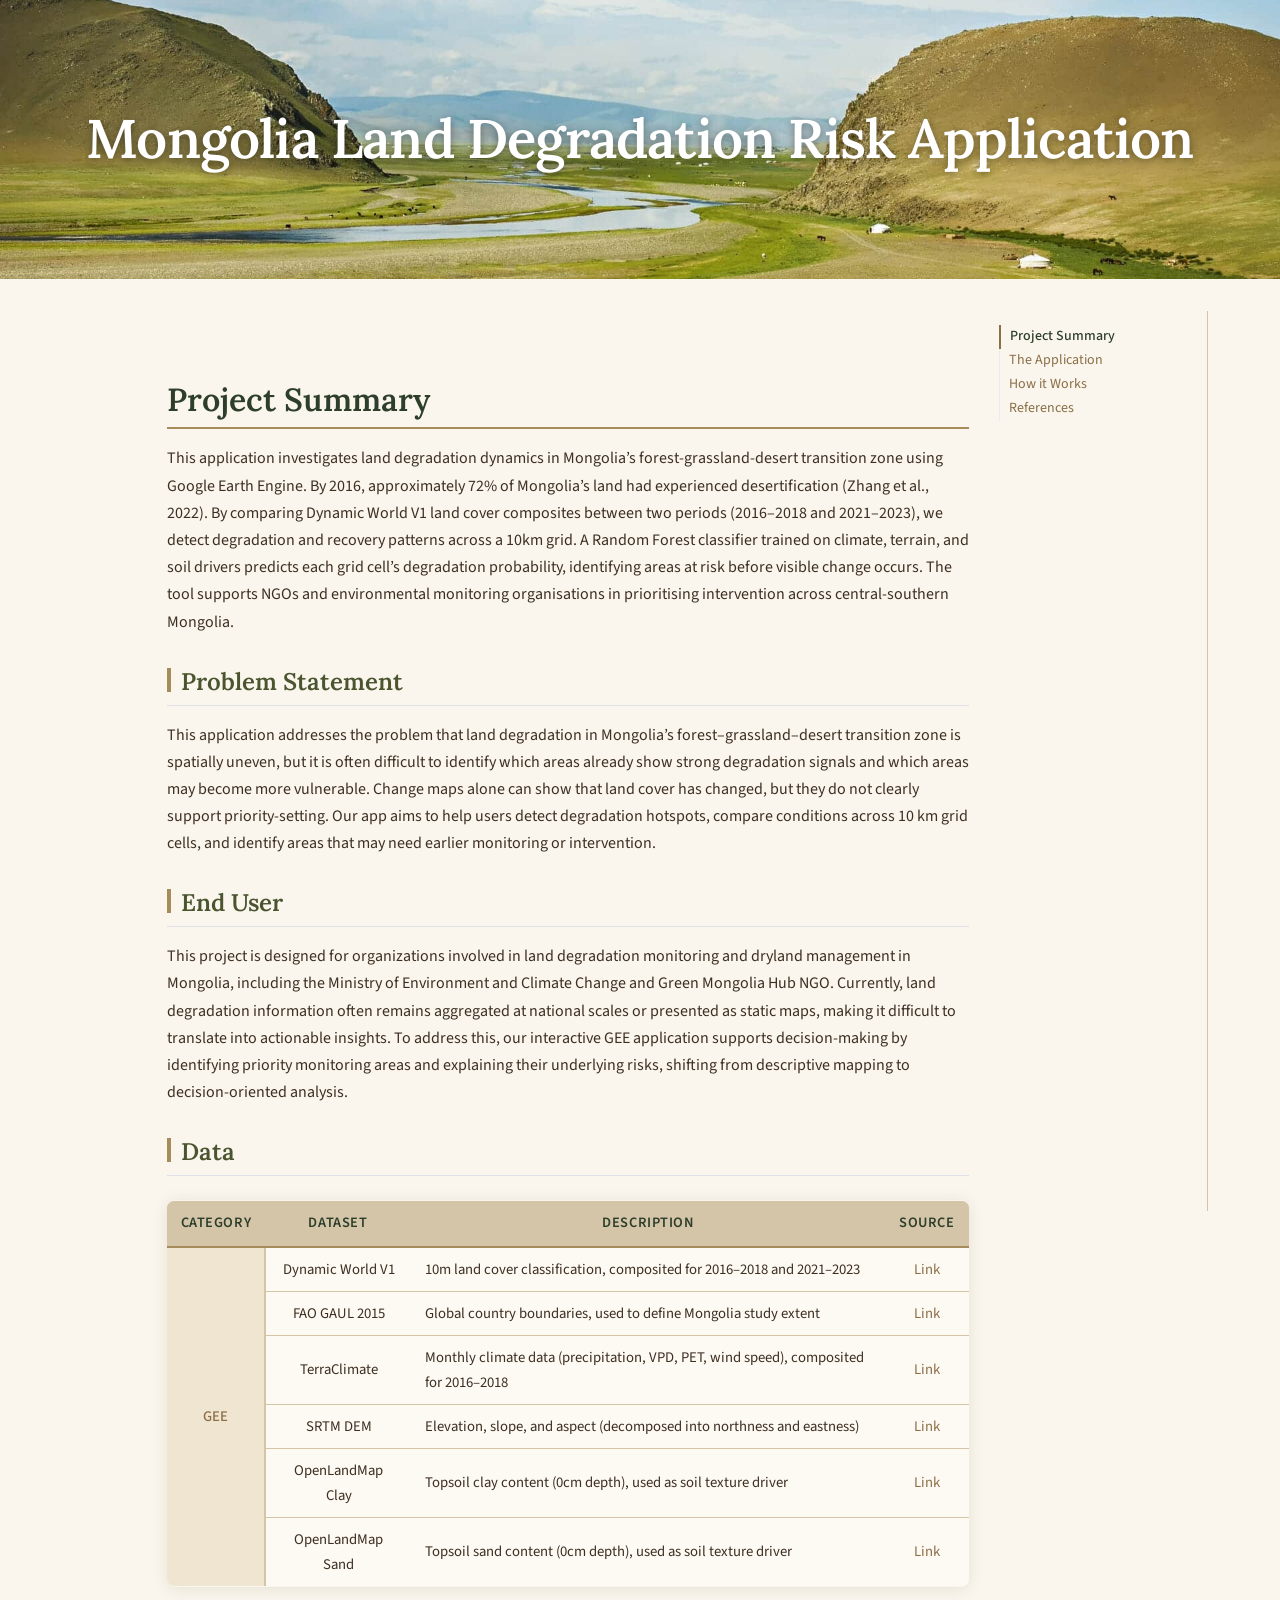
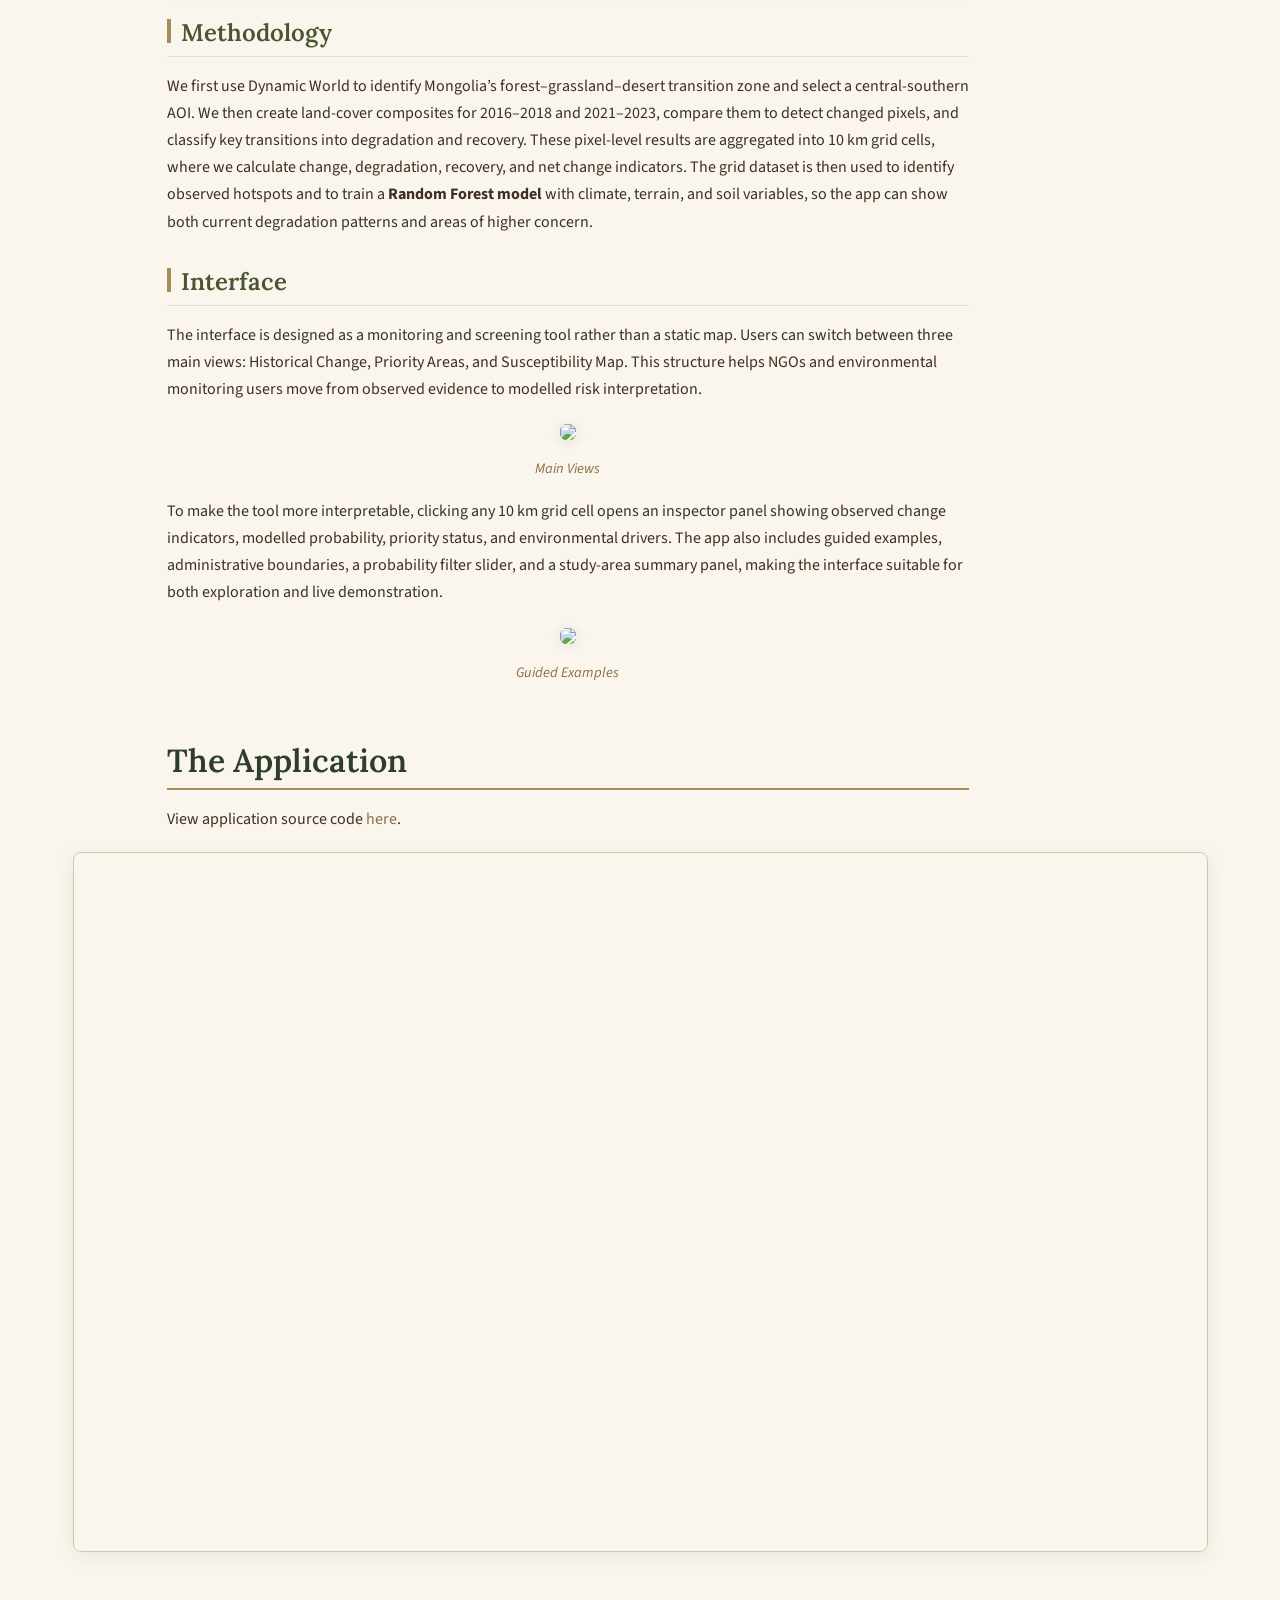
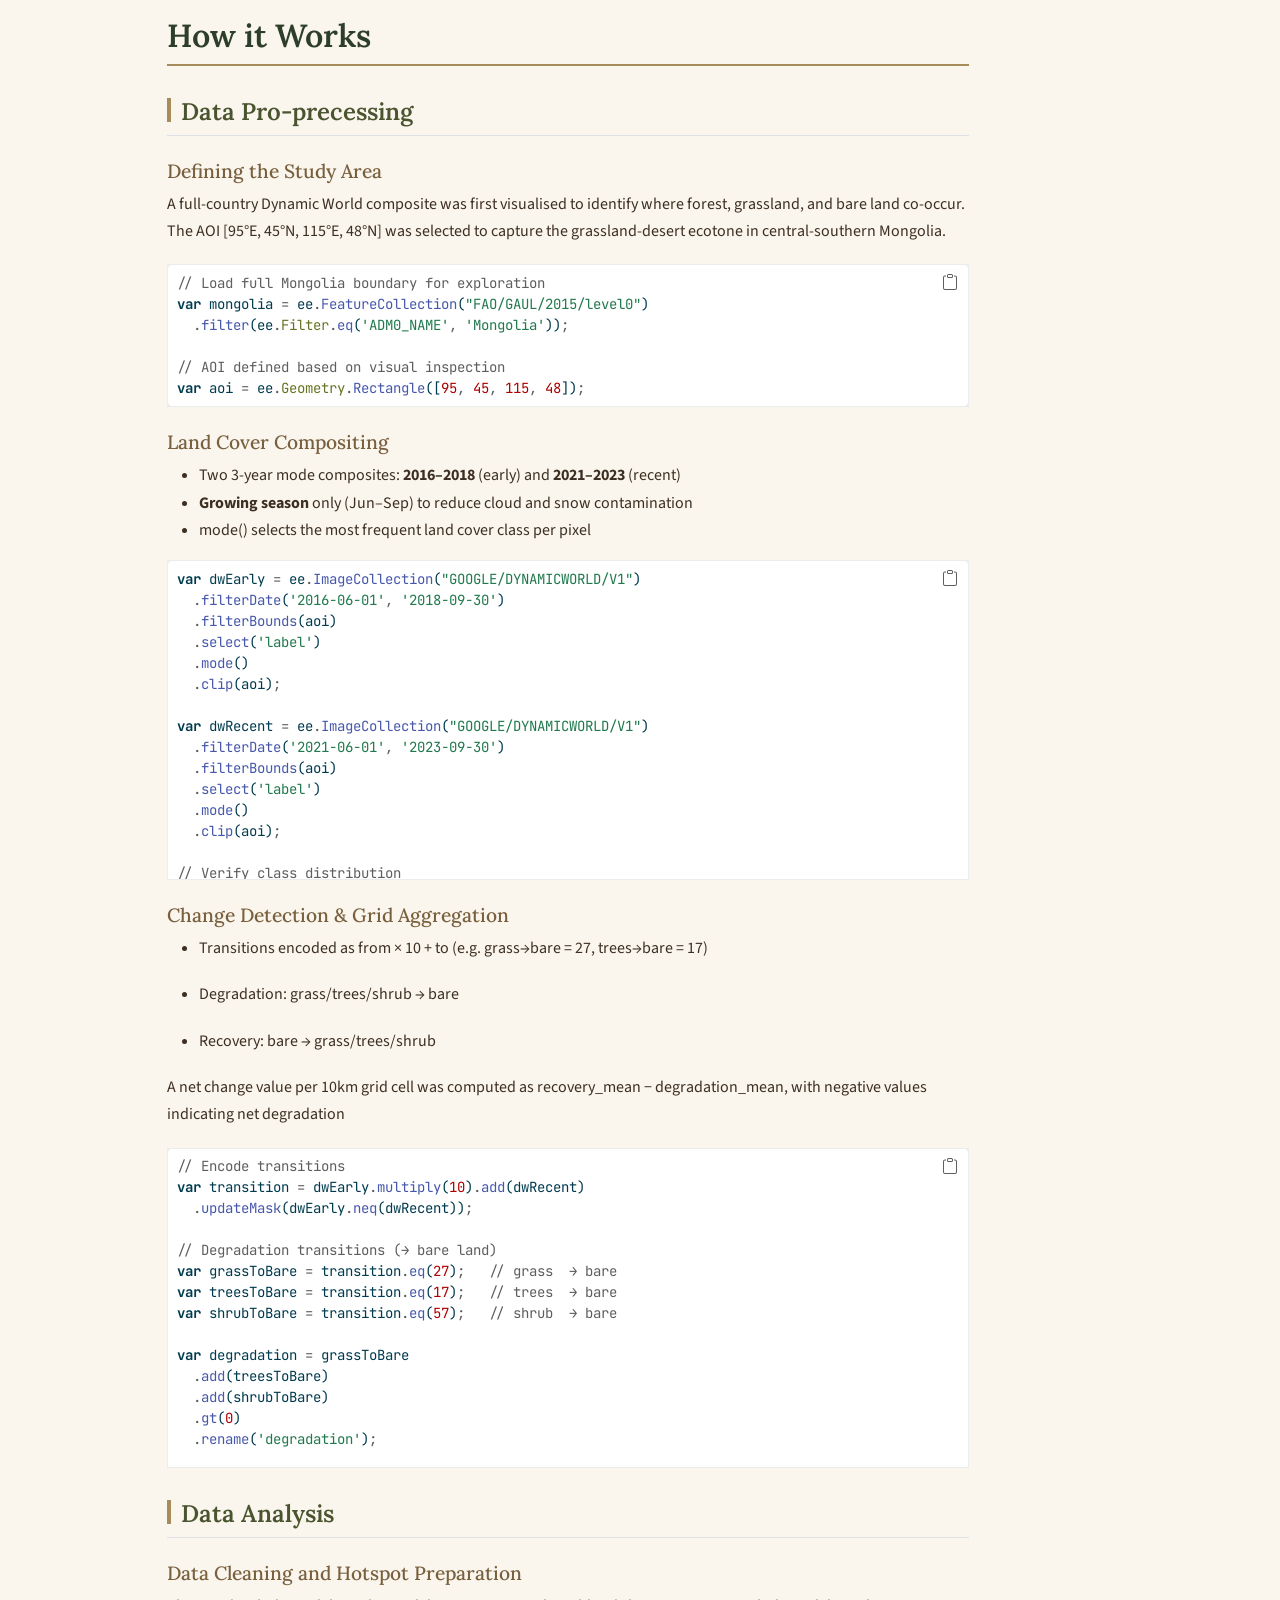
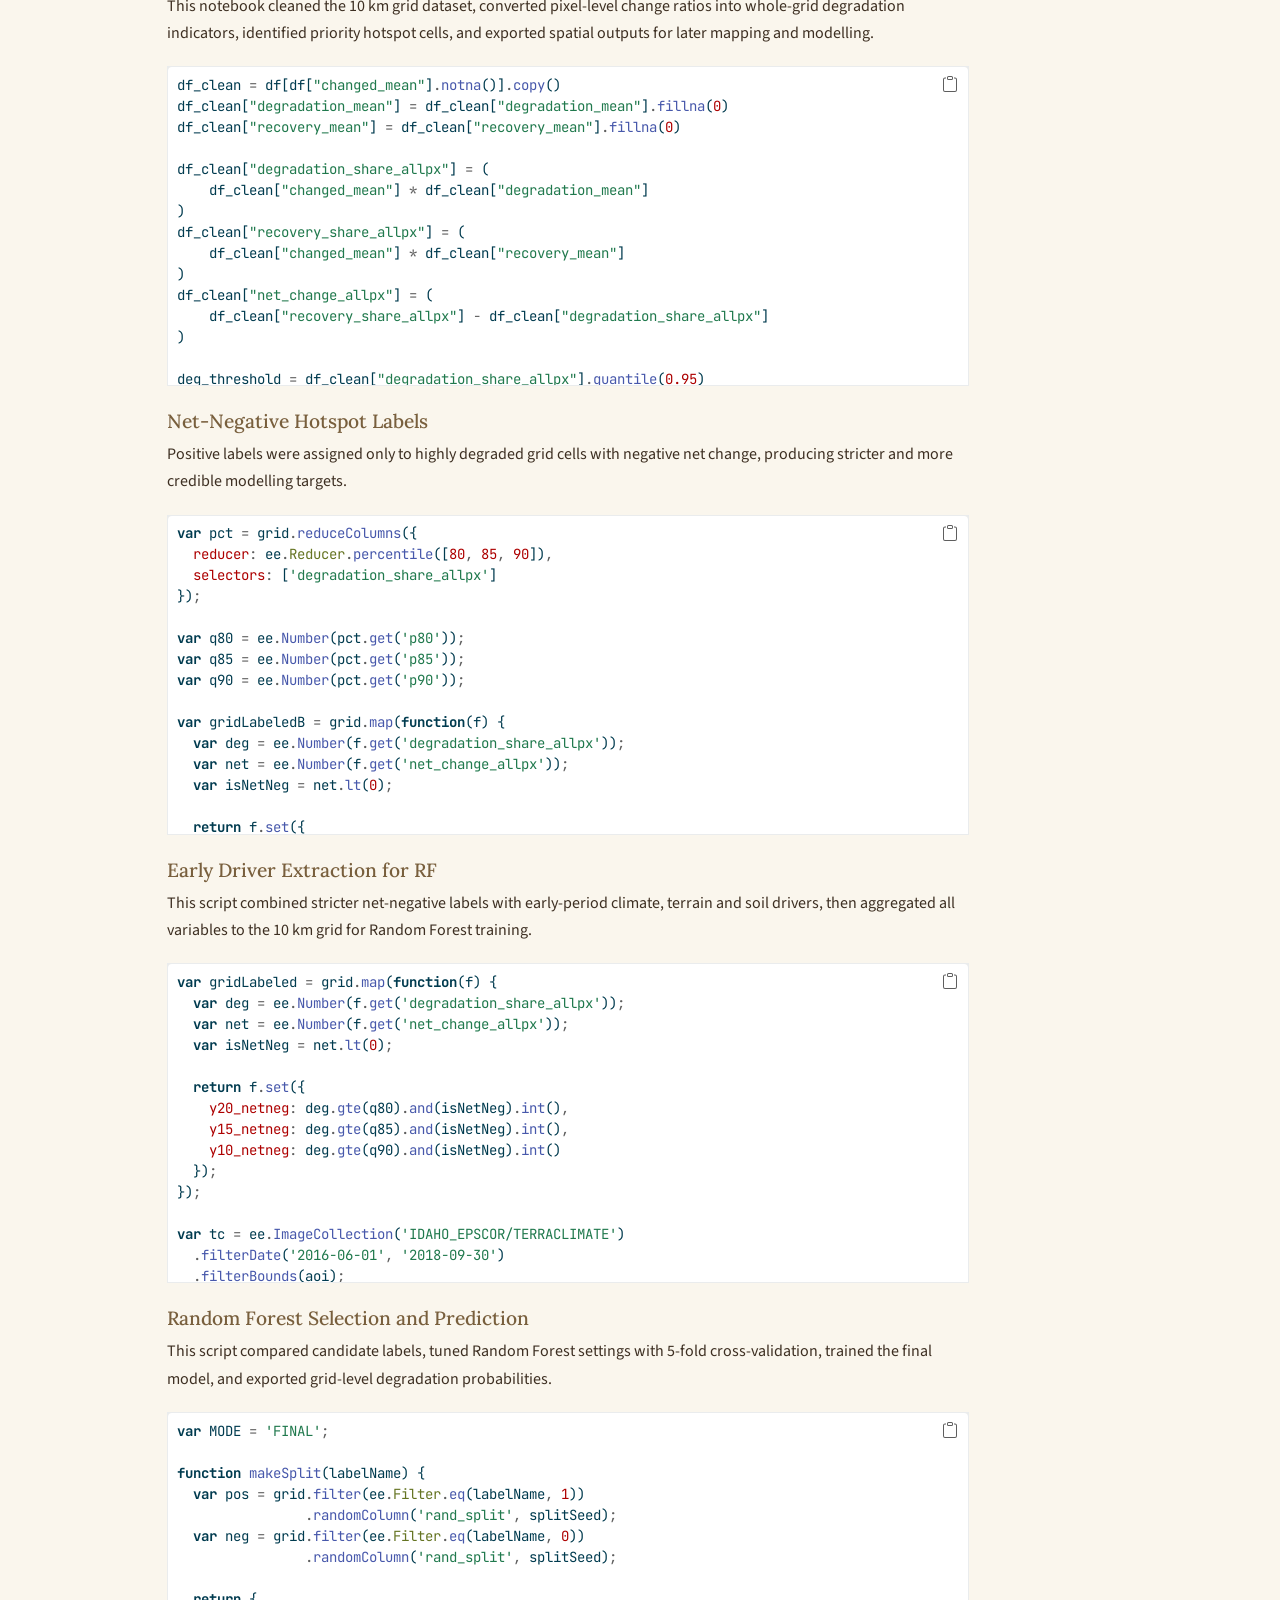
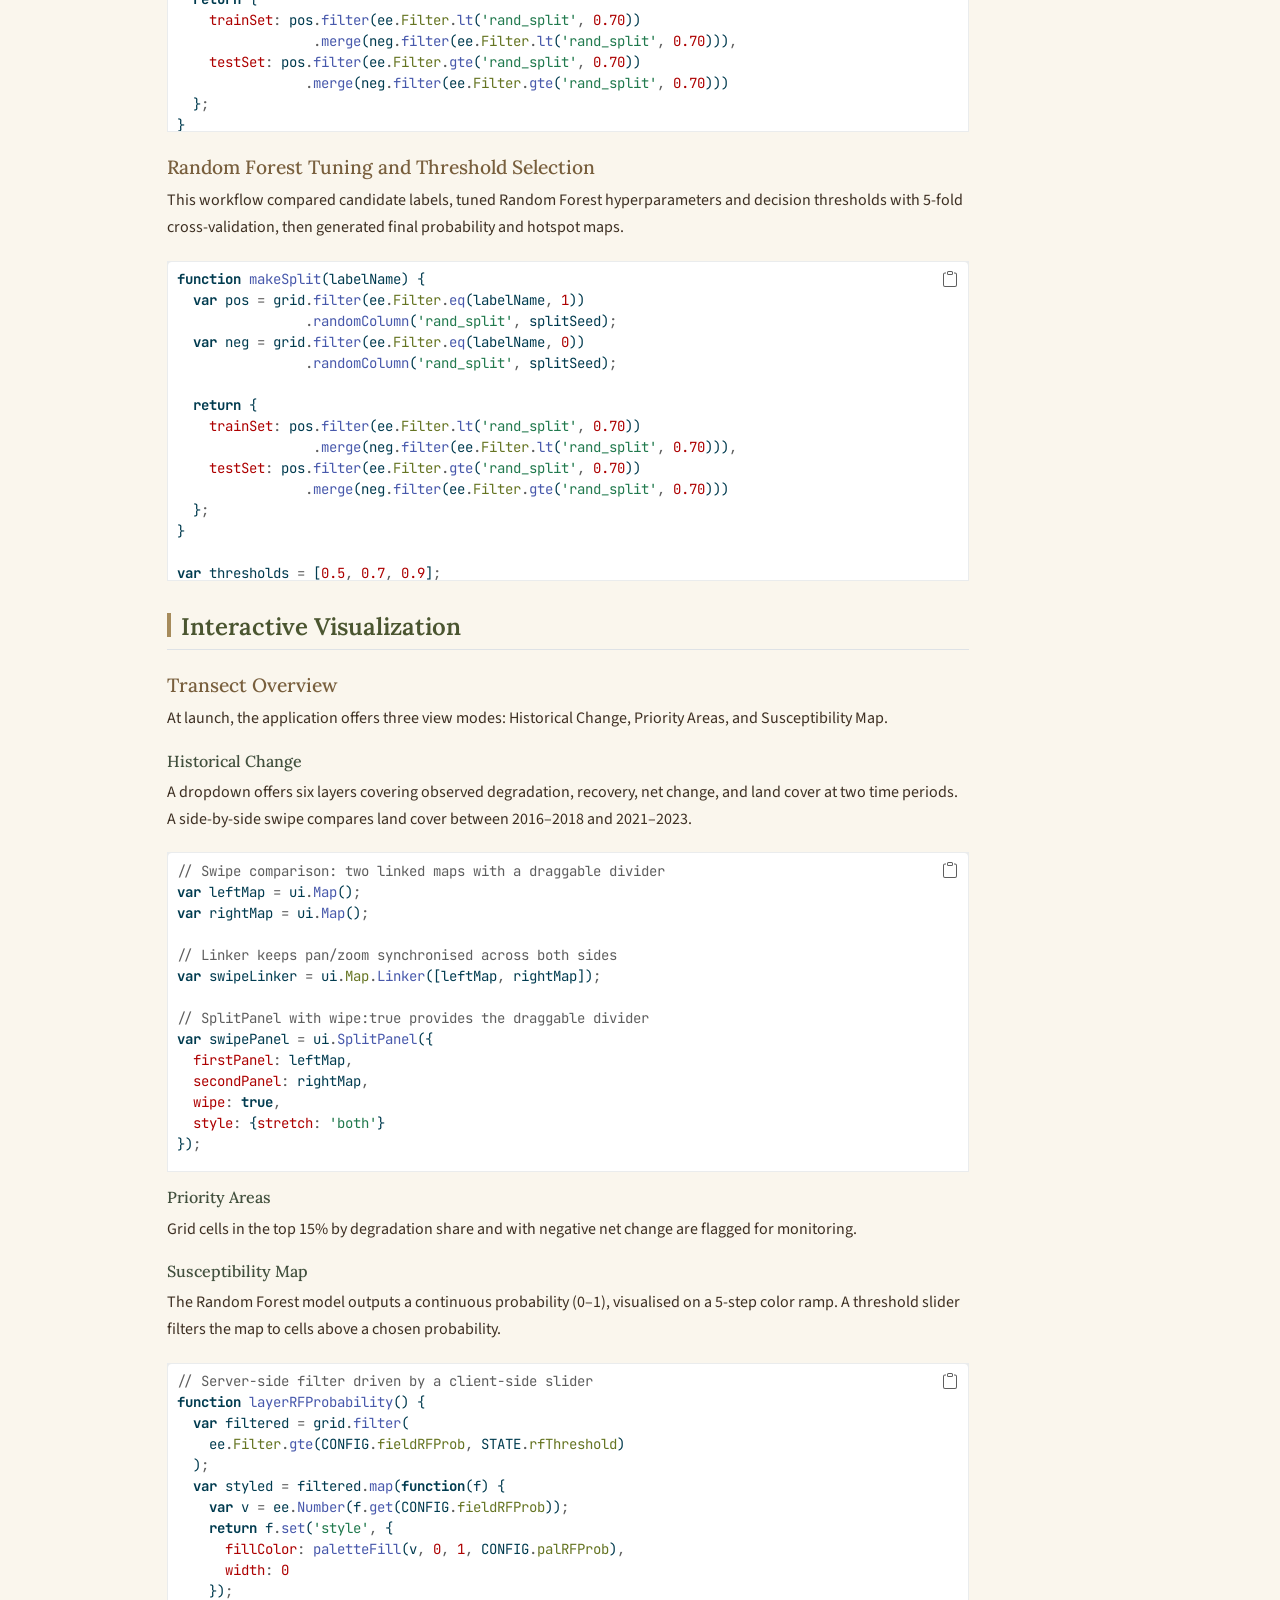
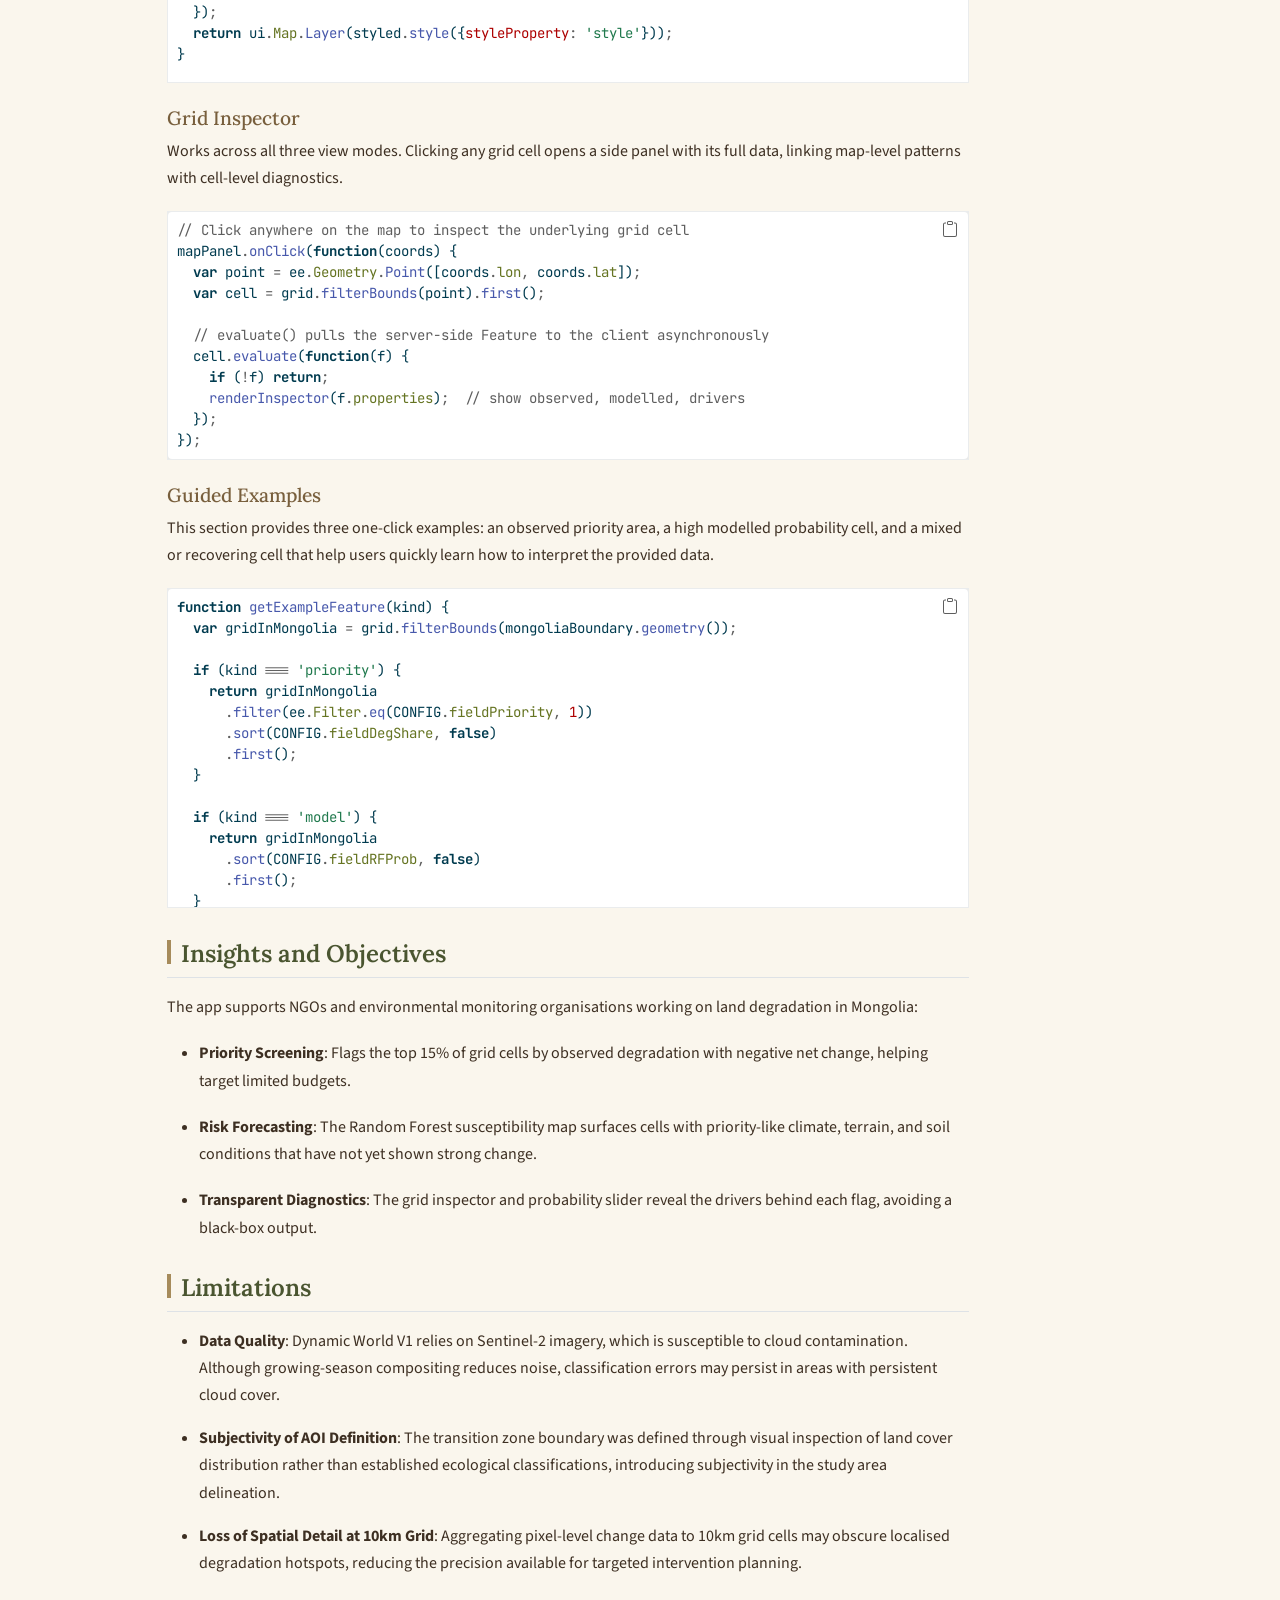
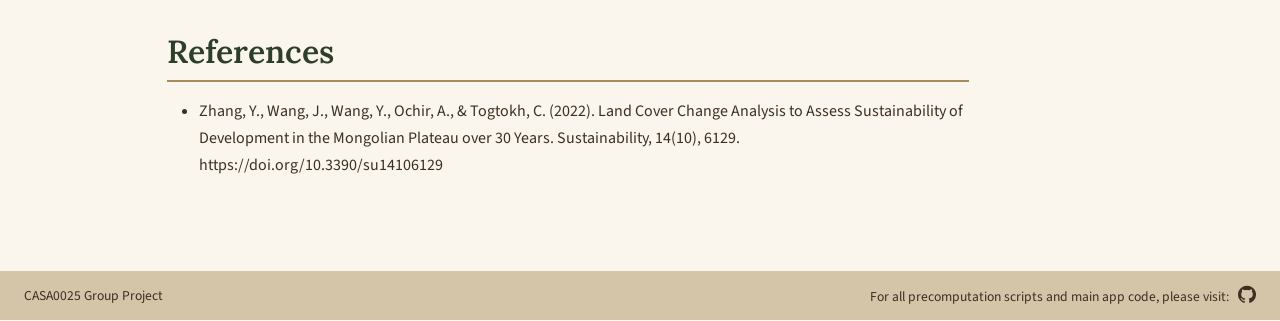
==== commit 07eb9acf: "web" ====
--- a/docs/index.html
+++ b/docs/index.html
@@ -74,7 +74,7 @@
 <link href="site_libs/quarto-html/quarto-syntax-highlighting-b186236566720657199a8ecd82ed6718.css" rel="stylesheet" id="quarto-text-highlighting-styles">
 <script src="site_libs/bootstrap/bootstrap.min.js"></script>
 <link href="site_libs/bootstrap/bootstrap-icons.css" rel="stylesheet">
-<link href="site_libs/bootstrap/bootstrap-48795d6adabacad3d9a8ddbc886580e6.min.css" rel="stylesheet" append-hash="true" id="quarto-bootstrap" data-mode="light">
+<link href="site_libs/bootstrap/bootstrap-888c4982847663f69cc5d8c9078cf0d2.min.css" rel="stylesheet" append-hash="true" id="quarto-bootstrap" data-mode="light">
 <script id="quarto-search-options" type="application/json">{
   "location": "sidebar",
   "copy-button": false,
@@ -173,7 +173,14 @@
   <li><a href="#land-cover-compositing" id="toc-land-cover-compositing" class="nav-link" data-scroll-target="#land-cover-compositing">Land Cover Compositing</a></li>
   <li><a href="#change-detection-grid-aggregation" id="toc-change-detection-grid-aggregation" class="nav-link" data-scroll-target="#change-detection-grid-aggregation">Change Detection &amp; Grid Aggregation</a></li>
   </ul></li>
-  <li><a href="#data-analysis" id="toc-data-analysis" class="nav-link" data-scroll-target="#data-analysis">Data Analysis</a></li>
+  <li><a href="#data-analysis" id="toc-data-analysis" class="nav-link" data-scroll-target="#data-analysis">Data Analysis</a>
+  <ul class="collapse">
+  <li><a href="#data-cleaning-and-hotspot-preparation" id="toc-data-cleaning-and-hotspot-preparation" class="nav-link" data-scroll-target="#data-cleaning-and-hotspot-preparation">Data Cleaning and Hotspot Preparation</a></li>
+  <li><a href="#net-negative-hotspot-labels" id="toc-net-negative-hotspot-labels" class="nav-link" data-scroll-target="#net-negative-hotspot-labels">Net-Negative Hotspot Labels</a></li>
+  <li><a href="#early-driver-extraction-for-rf" id="toc-early-driver-extraction-for-rf" class="nav-link" data-scroll-target="#early-driver-extraction-for-rf">Early Driver Extraction for RF</a></li>
+  <li><a href="#random-forest-selection-and-prediction" id="toc-random-forest-selection-and-prediction" class="nav-link" data-scroll-target="#random-forest-selection-and-prediction">Random Forest Selection and Prediction</a></li>
+  <li><a href="#random-forest-tuning-and-threshold-selection" id="toc-random-forest-tuning-and-threshold-selection" class="nav-link" data-scroll-target="#random-forest-tuning-and-threshold-selection">Random Forest Tuning and Threshold Selection&nbsp;</a></li>
+  </ul></li>
   <li><a href="#interactive-visualization" id="toc-interactive-visualization" class="nav-link" data-scroll-target="#interactive-visualization">Interactive Visualization</a>
   <ul class="collapse">
   <li><a href="#transect-overview" id="toc-transect-overview" class="nav-link" data-scroll-target="#transect-overview">Transect Overview</a></li>
@@ -199,13 +206,11 @@
 <p>This application investigates land degradation dynamics in Mongolia’s forest-grassland-desert transition zone using Google Earth Engine. By 2016, approximately 72% of Mongolia’s land had experienced desertification (Zhang et al., 2022). By comparing Dynamic World V1 land cover composites between two periods (2016–2018 and 2021–2023), we detect degradation and recovery patterns across a 10km grid. A Random Forest classifier trained on climate, terrain, and soil drivers predicts each grid cell’s degradation probability, identifying areas at risk before visible change occurs. The tool supports NGOs and environmental monitoring organisations in prioritising intervention across central-southern Mongolia.</p>
 <section id="problem-statement" class="level2">
 <h2 class="anchored" data-anchor-id="problem-statement">Problem Statement</h2>
-<p>What is the problem you’re trying to address using this application?</p>
+<p>This application addresses the problem that land degradation in Mongolia’s forest–grassland–desert transition zone is spatially uneven, but it is often difficult to identify which areas already show strong degradation signals and which areas may become more vulnerable. Change maps alone can show that land cover has changed, but they do not clearly support priority-setting. Our app aims to help users detect degradation hotspots, compare conditions across 10 km grid cells, and identify areas that may need earlier monitoring or intervention.</p>
 </section>
 <section id="end-user" class="level2">
 <h2 class="anchored" data-anchor-id="end-user">End User</h2>
-<p>This project is designed for organisations involved in land degradation monitoring and dryland management in Mongolia, including national authorities such as the Ministry of Environment and Climate Change of Mongolia, as well as international NGO such as Green Mongolia Hub NGO.&nbsp;</p>
-<p>While much of the available information of Mongolia’s land degradation remains either aggregated at national scales or presented as static maps, it is difficult to translate data into actionable insights.</p>
-<p>To address this need, our interactive GEE application is designed to support decision-making by identifying priority monitoring areas and providing interpretable insights into why these areas may be at risk, helping to shift from descriptive mapping to decision-oriented analysis.</p>
+<p>This project is designed for organizations involved in land degradation monitoring and dryland management in Mongolia, including the Ministry of Environment and Climate Change and Green Mongolia Hub NGO. Currently, land degradation information often remains aggregated at national scales or presented as static maps, making it difficult to translate into actionable insights. To address this, our interactive GEE application supports decision-making by identifying priority monitoring areas and explaining their underlying risks, shifting from descriptive mapping to decision-oriented analysis.</p>
 </section>
 <section id="data" class="level2">
 <h2 class="anchored" data-anchor-id="data">Data</h2>
@@ -220,58 +225,42 @@
 </thead>
 <tbody>
 <tr class="odd">
-<td rowspan="5" class="category-cell">GEE</td>
-<td>Elevation / Slope</td>
-<td class="desc-cell">NASA SRTM Digital Elevation Model (30m)</td>
-<td><a href="#">Link</a></td>
+<td rowspan="6" class="category-cell">GEE</td>
+<td>Dynamic World V1</td>
+<td class="desc-cell">10m land cover classification, composited for 2016–2018 and 2021–2023</td>
+<td><a href="https://developers.google.com/earth-engine/datasets/catalog/GOOGLE_DYNAMICWORLD_V1">Link</a></td>
 </tr>
 <tr class="even">
-<td>Land Cover</td>
-<td class="desc-cell">MODIS Land Cover Type (2020)</td>
-<td><a href="#">Link</a></td>
+<td>FAO GAUL 2015</td>
+<td class="desc-cell">Global country boundaries, used to define Mongolia study extent</td>
+<td><a href="https://developers.google.com/earth-engine/datasets/catalog/FAO_GAUL_2015_level0">Link</a></td>
 </tr>
 <tr class="odd">
-<td>Hydrology</td>
-<td class="desc-cell">WWF HydroSHEDS Flow Accumulation</td>
-<td><a href="#">Link</a></td>
+<td>TerraClimate</td>
+<td class="desc-cell">Monthly climate data (precipitation, VPD, PET, wind speed), composited for 2016–2018</td>
+<td><a href="https://developers.google.com/earth-engine/datasets/catalog/IDAHO_EPSCOR_TERRACLIMATE">Link</a></td>
 </tr>
 <tr class="even">
-<td>Soil Texture</td>
-<td class="desc-cell">OpenLandMap Soil Texture Class (USDA System)</td>
-<td><a href="#">Link</a></td>
+<td>SRTM DEM</td>
+<td class="desc-cell">Elevation, slope, and aspect (decomposed into northness and eastness)</td>
+<td><a href="https://developers.google.com/earth-engine/datasets/catalog/USGS_SRTMGL1_003">Link</a></td>
 </tr>
 <tr class="odd">
-<td>Soil Type</td>
-<td class="desc-cell">OpenLandMap Clay Content</td>
-<td><a href="#">Link</a></td>
+<td>OpenLandMap Clay</td>
+<td class="desc-cell">Topsoil clay content (0cm depth), used as soil texture driver</td>
+<td><a href="https://developers.google.com/earth-engine/datasets/catalog/OpenLandMap_SOL_SOL_CLAY-WFRACTION_USDA-3A1A1A_M_v02">Link</a></td>
 </tr>
 <tr class="even">
-<td rowspan="4" class="category-cell">Other</td>
-<td>Historical Landslides</td>
-<td class="desc-cell">Official reported landslide incident points (2011–2025)</td>
-<td><a href="#">Link</a></td>
-</tr>
-<tr class="odd">
-<td>Census Population</td>
-<td class="desc-cell">Official Population per District, 2021 Census</td>
-<td><a href="#">Link</a></td>
-</tr>
-<tr class="even">
-<td>Country Boundary</td>
-<td class="desc-cell">Official boundary layer</td>
-<td><a href="#">Link</a></td>
-</tr>
-<tr class="odd">
-<td>District Boundaries</td>
-<td class="desc-cell">Official boundaries of all districts</td>
-<td><a href="#">Link</a></td>
+<td>OpenLandMap Sand</td>
+<td class="desc-cell">Topsoil sand content (0cm depth), used as soil texture driver</td>
+<td><a href="https://developers.google.com/earth-engine/datasets/catalog/OpenLandMap_SOL_SOL_SAND-WFRACTION_USDA-3A1A1A_M_v02">Link</a></td>
 </tr>
 </tbody>
 </table>
 </section>
 <section id="methodology" class="level2">
 <h2 class="anchored" data-anchor-id="methodology">Methodology</h2>
-<p>How are you using this data to address the problem?</p>
+<p>We first use Dynamic World to identify Mongolia’s forest–grassland–desert transition zone and select a central-southern AOI. We then create land-cover composites for 2016–2018 and 2021–2023, compare them to detect changed pixels, and classify key transitions into degradation and recovery. These pixel-level results are aggregated into 10 km grid cells, where we calculate change, degradation, recovery, and net change indicators. The grid dataset is then used to identify observed hotspots and to train a <strong>Random Forest model</strong> with climate, terrain, and soil variables, so the app can show both current degradation patterns and areas of higher concern.</p>
 </section>
 <section id="interface" class="level2">
 <h2 class="anchored" data-anchor-id="interface">Interface</h2>
@@ -387,7 +376,161 @@
 </section>
 <section id="data-analysis" class="level2">
 <h2 class="anchored" data-anchor-id="data-analysis">Data Analysis</h2>
-<p>text</p>
+<section id="data-cleaning-and-hotspot-preparation" class="level3">
+<h3 class="anchored" data-anchor-id="data-cleaning-and-hotspot-preparation">Data Cleaning and Hotspot Preparation</h3>
+<p>This notebook cleaned the 10 km grid dataset, converted pixel-level change ratios into whole-grid degradation indicators, identified priority hotspot cells, and exported spatial outputs for later mapping and modelling.</p>
+<div class="code-copy-outer-scaffold"><div class="sourceCode" id="cb4"><pre class="sourceCode javascript code-with-copy"><code class="sourceCode javascript"><span id="cb4-1"><a href="#cb4-1" aria-hidden="true" tabindex="-1"></a>df_clean <span class="op">=</span> df[df[<span class="st">"changed_mean"</span>]<span class="op">.</span><span class="fu">notna</span>()]<span class="op">.</span><span class="fu">copy</span>()</span>
+<span id="cb4-2"><a href="#cb4-2" aria-hidden="true" tabindex="-1"></a>df_clean[<span class="st">"degradation_mean"</span>] <span class="op">=</span> df_clean[<span class="st">"degradation_mean"</span>]<span class="op">.</span><span class="fu">fillna</span>(<span class="dv">0</span>)</span>
+<span id="cb4-3"><a href="#cb4-3" aria-hidden="true" tabindex="-1"></a>df_clean[<span class="st">"recovery_mean"</span>] <span class="op">=</span> df_clean[<span class="st">"recovery_mean"</span>]<span class="op">.</span><span class="fu">fillna</span>(<span class="dv">0</span>)</span>
+<span id="cb4-4"><a href="#cb4-4" aria-hidden="true" tabindex="-1"></a></span>
+<span id="cb4-5"><a href="#cb4-5" aria-hidden="true" tabindex="-1"></a>df_clean[<span class="st">"degradation_share_allpx"</span>] <span class="op">=</span> (</span>
+<span id="cb4-6"><a href="#cb4-6" aria-hidden="true" tabindex="-1"></a>    df_clean[<span class="st">"changed_mean"</span>] <span class="op">*</span> df_clean[<span class="st">"degradation_mean"</span>]</span>
+<span id="cb4-7"><a href="#cb4-7" aria-hidden="true" tabindex="-1"></a>)</span>
+<span id="cb4-8"><a href="#cb4-8" aria-hidden="true" tabindex="-1"></a>df_clean[<span class="st">"recovery_share_allpx"</span>] <span class="op">=</span> (</span>
+<span id="cb4-9"><a href="#cb4-9" aria-hidden="true" tabindex="-1"></a>    df_clean[<span class="st">"changed_mean"</span>] <span class="op">*</span> df_clean[<span class="st">"recovery_mean"</span>]</span>
+<span id="cb4-10"><a href="#cb4-10" aria-hidden="true" tabindex="-1"></a>)</span>
+<span id="cb4-11"><a href="#cb4-11" aria-hidden="true" tabindex="-1"></a>df_clean[<span class="st">"net_change_allpx"</span>] <span class="op">=</span> (</span>
+<span id="cb4-12"><a href="#cb4-12" aria-hidden="true" tabindex="-1"></a>    df_clean[<span class="st">"recovery_share_allpx"</span>] <span class="op">-</span> df_clean[<span class="st">"degradation_share_allpx"</span>]</span>
+<span id="cb4-13"><a href="#cb4-13" aria-hidden="true" tabindex="-1"></a>)</span>
+<span id="cb4-14"><a href="#cb4-14" aria-hidden="true" tabindex="-1"></a></span>
+<span id="cb4-15"><a href="#cb4-15" aria-hidden="true" tabindex="-1"></a>deg_threshold <span class="op">=</span> df_clean[<span class="st">"degradation_share_allpx"</span>]<span class="op">.</span><span class="fu">quantile</span>(<span class="fl">0.95</span>)</span>
+<span id="cb4-16"><a href="#cb4-16" aria-hidden="true" tabindex="-1"></a>net_threshold <span class="op">=</span> df_clean[<span class="st">"net_change_allpx"</span>]<span class="op">.</span><span class="fu">quantile</span>(<span class="fl">0.05</span>)</span></code></pre></div><button title="Copy to Clipboard" class="code-copy-button"><i class="bi"></i></button></div>
+</section>
+<section id="net-negative-hotspot-labels" class="level3">
+<h3 class="anchored" data-anchor-id="net-negative-hotspot-labels">Net-Negative Hotspot Labels</h3>
+<p>Positive labels were assigned only to highly degraded grid cells with negative net change, producing stricter and more credible modelling targets.</p>
+<div class="code-copy-outer-scaffold"><div class="sourceCode" id="cb5"><pre class="sourceCode javascript code-with-copy"><code class="sourceCode javascript"><span id="cb5-1"><a href="#cb5-1" aria-hidden="true" tabindex="-1"></a><span class="kw">var</span> pct <span class="op">=</span> grid<span class="op">.</span><span class="fu">reduceColumns</span>({</span>
+<span id="cb5-2"><a href="#cb5-2" aria-hidden="true" tabindex="-1"></a>  <span class="dt">reducer</span><span class="op">:</span> ee<span class="op">.</span><span class="at">Reducer</span><span class="op">.</span><span class="fu">percentile</span>([<span class="dv">80</span><span class="op">,</span> <span class="dv">85</span><span class="op">,</span> <span class="dv">90</span>])<span class="op">,</span></span>
+<span id="cb5-3"><a href="#cb5-3" aria-hidden="true" tabindex="-1"></a>  <span class="dt">selectors</span><span class="op">:</span> [<span class="st">'degradation_share_allpx'</span>]</span>
+<span id="cb5-4"><a href="#cb5-4" aria-hidden="true" tabindex="-1"></a>})<span class="op">;</span></span>
+<span id="cb5-5"><a href="#cb5-5" aria-hidden="true" tabindex="-1"></a></span>
+<span id="cb5-6"><a href="#cb5-6" aria-hidden="true" tabindex="-1"></a><span class="kw">var</span> q80 <span class="op">=</span> ee<span class="op">.</span><span class="fu">Number</span>(pct<span class="op">.</span><span class="fu">get</span>(<span class="st">'p80'</span>))<span class="op">;</span></span>
+<span id="cb5-7"><a href="#cb5-7" aria-hidden="true" tabindex="-1"></a><span class="kw">var</span> q85 <span class="op">=</span> ee<span class="op">.</span><span class="fu">Number</span>(pct<span class="op">.</span><span class="fu">get</span>(<span class="st">'p85'</span>))<span class="op">;</span></span>
+<span id="cb5-8"><a href="#cb5-8" aria-hidden="true" tabindex="-1"></a><span class="kw">var</span> q90 <span class="op">=</span> ee<span class="op">.</span><span class="fu">Number</span>(pct<span class="op">.</span><span class="fu">get</span>(<span class="st">'p90'</span>))<span class="op">;</span></span>
+<span id="cb5-9"><a href="#cb5-9" aria-hidden="true" tabindex="-1"></a></span>
+<span id="cb5-10"><a href="#cb5-10" aria-hidden="true" tabindex="-1"></a><span class="kw">var</span> gridLabeledB <span class="op">=</span> grid<span class="op">.</span><span class="fu">map</span>(<span class="kw">function</span>(f) {</span>
+<span id="cb5-11"><a href="#cb5-11" aria-hidden="true" tabindex="-1"></a>  <span class="kw">var</span> deg <span class="op">=</span> ee<span class="op">.</span><span class="fu">Number</span>(f<span class="op">.</span><span class="fu">get</span>(<span class="st">'degradation_share_allpx'</span>))<span class="op">;</span></span>
+<span id="cb5-12"><a href="#cb5-12" aria-hidden="true" tabindex="-1"></a>  <span class="kw">var</span> net <span class="op">=</span> ee<span class="op">.</span><span class="fu">Number</span>(f<span class="op">.</span><span class="fu">get</span>(<span class="st">'net_change_allpx'</span>))<span class="op">;</span></span>
+<span id="cb5-13"><a href="#cb5-13" aria-hidden="true" tabindex="-1"></a>  <span class="kw">var</span> isNetNeg <span class="op">=</span> net<span class="op">.</span><span class="fu">lt</span>(<span class="dv">0</span>)<span class="op">;</span></span>
+<span id="cb5-14"><a href="#cb5-14" aria-hidden="true" tabindex="-1"></a></span>
+<span id="cb5-15"><a href="#cb5-15" aria-hidden="true" tabindex="-1"></a>  <span class="cf">return</span> f<span class="op">.</span><span class="fu">set</span>({</span>
+<span id="cb5-16"><a href="#cb5-16" aria-hidden="true" tabindex="-1"></a>    <span class="dt">y20_netneg</span><span class="op">:</span> deg<span class="op">.</span><span class="fu">gte</span>(q80)<span class="op">.</span><span class="fu">and</span>(isNetNeg)<span class="op">.</span><span class="fu">int</span>()<span class="op">,</span></span>
+<span id="cb5-17"><a href="#cb5-17" aria-hidden="true" tabindex="-1"></a>    <span class="dt">y15_netneg</span><span class="op">:</span> deg<span class="op">.</span><span class="fu">gte</span>(q85)<span class="op">.</span><span class="fu">and</span>(isNetNeg)<span class="op">.</span><span class="fu">int</span>()<span class="op">,</span></span>
+<span id="cb5-18"><a href="#cb5-18" aria-hidden="true" tabindex="-1"></a>    <span class="dt">y10_netneg</span><span class="op">:</span> deg<span class="op">.</span><span class="fu">gte</span>(q90)<span class="op">.</span><span class="fu">and</span>(isNetNeg)<span class="op">.</span><span class="fu">int</span>()</span>
+<span id="cb5-19"><a href="#cb5-19" aria-hidden="true" tabindex="-1"></a>  })<span class="op">;</span></span>
+<span id="cb5-20"><a href="#cb5-20" aria-hidden="true" tabindex="-1"></a>})<span class="op">;</span></span></code></pre></div><button title="Copy to Clipboard" class="code-copy-button"><i class="bi"></i></button></div>
+</section>
+<section id="early-driver-extraction-for-rf" class="level3">
+<h3 class="anchored" data-anchor-id="early-driver-extraction-for-rf">Early Driver Extraction for RF</h3>
+<p>This script combined stricter net-negative labels with early-period climate, terrain and soil drivers, then aggregated all variables to the 10 km grid for Random Forest training.&nbsp;</p>
+<div class="code-copy-outer-scaffold"><div class="sourceCode" id="cb6"><pre class="sourceCode javascript code-with-copy"><code class="sourceCode javascript"><span id="cb6-1"><a href="#cb6-1" aria-hidden="true" tabindex="-1"></a><span class="kw">var</span> gridLabeled <span class="op">=</span> grid<span class="op">.</span><span class="fu">map</span>(<span class="kw">function</span>(f) {</span>
+<span id="cb6-2"><a href="#cb6-2" aria-hidden="true" tabindex="-1"></a>  <span class="kw">var</span> deg <span class="op">=</span> ee<span class="op">.</span><span class="fu">Number</span>(f<span class="op">.</span><span class="fu">get</span>(<span class="st">'degradation_share_allpx'</span>))<span class="op">;</span></span>
+<span id="cb6-3"><a href="#cb6-3" aria-hidden="true" tabindex="-1"></a>  <span class="kw">var</span> net <span class="op">=</span> ee<span class="op">.</span><span class="fu">Number</span>(f<span class="op">.</span><span class="fu">get</span>(<span class="st">'net_change_allpx'</span>))<span class="op">;</span></span>
+<span id="cb6-4"><a href="#cb6-4" aria-hidden="true" tabindex="-1"></a>  <span class="kw">var</span> isNetNeg <span class="op">=</span> net<span class="op">.</span><span class="fu">lt</span>(<span class="dv">0</span>)<span class="op">;</span></span>
+<span id="cb6-5"><a href="#cb6-5" aria-hidden="true" tabindex="-1"></a></span>
+<span id="cb6-6"><a href="#cb6-6" aria-hidden="true" tabindex="-1"></a>  <span class="cf">return</span> f<span class="op">.</span><span class="fu">set</span>({</span>
+<span id="cb6-7"><a href="#cb6-7" aria-hidden="true" tabindex="-1"></a>    <span class="dt">y20_netneg</span><span class="op">:</span> deg<span class="op">.</span><span class="fu">gte</span>(q80)<span class="op">.</span><span class="fu">and</span>(isNetNeg)<span class="op">.</span><span class="fu">int</span>()<span class="op">,</span></span>
+<span id="cb6-8"><a href="#cb6-8" aria-hidden="true" tabindex="-1"></a>    <span class="dt">y15_netneg</span><span class="op">:</span> deg<span class="op">.</span><span class="fu">gte</span>(q85)<span class="op">.</span><span class="fu">and</span>(isNetNeg)<span class="op">.</span><span class="fu">int</span>()<span class="op">,</span></span>
+<span id="cb6-9"><a href="#cb6-9" aria-hidden="true" tabindex="-1"></a>    <span class="dt">y10_netneg</span><span class="op">:</span> deg<span class="op">.</span><span class="fu">gte</span>(q90)<span class="op">.</span><span class="fu">and</span>(isNetNeg)<span class="op">.</span><span class="fu">int</span>()</span>
+<span id="cb6-10"><a href="#cb6-10" aria-hidden="true" tabindex="-1"></a>  })<span class="op">;</span></span>
+<span id="cb6-11"><a href="#cb6-11" aria-hidden="true" tabindex="-1"></a>})<span class="op">;</span></span>
+<span id="cb6-12"><a href="#cb6-12" aria-hidden="true" tabindex="-1"></a></span>
+<span id="cb6-13"><a href="#cb6-13" aria-hidden="true" tabindex="-1"></a><span class="kw">var</span> tc <span class="op">=</span> ee<span class="op">.</span><span class="fu">ImageCollection</span>(<span class="st">'IDAHO_EPSCOR/TERRACLIMATE'</span>)</span>
+<span id="cb6-14"><a href="#cb6-14" aria-hidden="true" tabindex="-1"></a>  <span class="op">.</span><span class="fu">filterDate</span>(<span class="st">'2016-06-01'</span><span class="op">,</span> <span class="st">'2018-09-30'</span>)</span>
+<span id="cb6-15"><a href="#cb6-15" aria-hidden="true" tabindex="-1"></a>  <span class="op">.</span><span class="fu">filterBounds</span>(aoi)<span class="op">;</span></span>
+<span id="cb6-16"><a href="#cb6-16" aria-hidden="true" tabindex="-1"></a></span>
+<span id="cb6-17"><a href="#cb6-17" aria-hidden="true" tabindex="-1"></a><span class="kw">var</span> prec <span class="op">=</span> tc<span class="op">.</span><span class="fu">select</span>(<span class="st">'pr'</span>)<span class="op">.</span><span class="fu">mean</span>()<span class="op">.</span><span class="fu">clip</span>(aoi)<span class="op">.</span><span class="fu">rename</span>(<span class="st">'prec'</span>)<span class="op">;</span></span>
+<span id="cb6-18"><a href="#cb6-18" aria-hidden="true" tabindex="-1"></a><span class="kw">var</span> vpd  <span class="op">=</span> tc<span class="op">.</span><span class="fu">select</span>(<span class="st">'vpd'</span>)<span class="op">.</span><span class="fu">mean</span>()<span class="op">.</span><span class="fu">multiply</span>(<span class="fl">0.01</span>)<span class="op">.</span><span class="fu">clip</span>(aoi)<span class="op">.</span><span class="fu">rename</span>(<span class="st">'vpd'</span>)<span class="op">;</span></span>
+<span id="cb6-19"><a href="#cb6-19" aria-hidden="true" tabindex="-1"></a><span class="kw">var</span> pet  <span class="op">=</span> tc<span class="op">.</span><span class="fu">select</span>(<span class="st">'pet'</span>)<span class="op">.</span><span class="fu">mean</span>()<span class="op">.</span><span class="fu">multiply</span>(<span class="fl">0.1</span>)<span class="op">.</span><span class="fu">clip</span>(aoi)<span class="op">.</span><span class="fu">rename</span>(<span class="st">'pet'</span>)<span class="op">;</span></span>
+<span id="cb6-20"><a href="#cb6-20" aria-hidden="true" tabindex="-1"></a><span class="kw">var</span> ws   <span class="op">=</span> tc<span class="op">.</span><span class="fu">select</span>(<span class="st">'vs'</span>)<span class="op">.</span><span class="fu">mean</span>()<span class="op">.</span><span class="fu">multiply</span>(<span class="fl">0.01</span>)<span class="op">.</span><span class="fu">clip</span>(aoi)<span class="op">.</span><span class="fu">rename</span>(<span class="st">'ws'</span>)<span class="op">;</span></span>
+<span id="cb6-21"><a href="#cb6-21" aria-hidden="true" tabindex="-1"></a></span>
+<span id="cb6-22"><a href="#cb6-22" aria-hidden="true" tabindex="-1"></a><span class="kw">var</span> dem <span class="op">=</span> ee<span class="op">.</span><span class="fu">Image</span>(<span class="st">'USGS/SRTMGL1_003'</span>)<span class="op">.</span><span class="fu">clip</span>(aoi)<span class="op">;</span></span>
+<span id="cb6-23"><a href="#cb6-23" aria-hidden="true" tabindex="-1"></a><span class="kw">var</span> elev <span class="op">=</span> dem<span class="op">.</span><span class="fu">rename</span>(<span class="st">'elev'</span>)<span class="op">;</span></span>
+<span id="cb6-24"><a href="#cb6-24" aria-hidden="true" tabindex="-1"></a><span class="kw">var</span> slope <span class="op">=</span> ee<span class="op">.</span><span class="at">Terrain</span><span class="op">.</span><span class="fu">slope</span>(dem)<span class="op">.</span><span class="fu">rename</span>(<span class="st">'slope'</span>)<span class="op">;</span></span>
+<span id="cb6-25"><a href="#cb6-25" aria-hidden="true" tabindex="-1"></a><span class="kw">var</span> aspectRad <span class="op">=</span> ee<span class="op">.</span><span class="at">Terrain</span><span class="op">.</span><span class="fu">aspect</span>(dem)<span class="op">.</span><span class="fu">multiply</span>(<span class="bu">Math</span><span class="op">.</span><span class="cn">PI</span>)<span class="op">.</span><span class="fu">divide</span>(<span class="dv">180</span>)<span class="op">;</span></span>
+<span id="cb6-26"><a href="#cb6-26" aria-hidden="true" tabindex="-1"></a><span class="kw">var</span> northness <span class="op">=</span> aspectRad<span class="op">.</span><span class="fu">cos</span>()<span class="op">.</span><span class="fu">rename</span>(<span class="st">'northness'</span>)<span class="op">;</span></span>
+<span id="cb6-27"><a href="#cb6-27" aria-hidden="true" tabindex="-1"></a><span class="kw">var</span> eastness <span class="op">=</span> aspectRad<span class="op">.</span><span class="fu">sin</span>()<span class="op">.</span><span class="fu">rename</span>(<span class="st">'eastness'</span>)<span class="op">;</span></span>
+<span id="cb6-28"><a href="#cb6-28" aria-hidden="true" tabindex="-1"></a></span>
+<span id="cb6-29"><a href="#cb6-29" aria-hidden="true" tabindex="-1"></a><span class="kw">var</span> driverStack <span class="op">=</span> prec<span class="op">.</span><span class="fu">addBands</span>(vpd)<span class="op">.</span><span class="fu">addBands</span>(pet)<span class="op">.</span><span class="fu">addBands</span>(ws)</span>
+<span id="cb6-30"><a href="#cb6-30" aria-hidden="true" tabindex="-1"></a>  <span class="op">.</span><span class="fu">addBands</span>(elev)<span class="op">.</span><span class="fu">addBands</span>(slope)</span>
+<span id="cb6-31"><a href="#cb6-31" aria-hidden="true" tabindex="-1"></a>  <span class="op">.</span><span class="fu">addBands</span>(northness)<span class="op">.</span><span class="fu">addBands</span>(eastness)</span>
+<span id="cb6-32"><a href="#cb6-32" aria-hidden="true" tabindex="-1"></a>  <span class="op">.</span><span class="fu">addBands</span>(clay)<span class="op">.</span><span class="fu">addBands</span>(sand)<span class="op">;</span></span>
+<span id="cb6-33"><a href="#cb6-33" aria-hidden="true" tabindex="-1"></a></span>
+<span id="cb6-34"><a href="#cb6-34" aria-hidden="true" tabindex="-1"></a><span class="kw">var</span> gridFinal <span class="op">=</span> driverStack<span class="op">.</span><span class="fu">reduceRegions</span>({</span>
+<span id="cb6-35"><a href="#cb6-35" aria-hidden="true" tabindex="-1"></a>  <span class="dt">collection</span><span class="op">:</span> gridLabeled<span class="op">,</span></span>
+<span id="cb6-36"><a href="#cb6-36" aria-hidden="true" tabindex="-1"></a>  <span class="dt">reducer</span><span class="op">:</span> ee<span class="op">.</span><span class="at">Reducer</span><span class="op">.</span><span class="fu">mean</span>()<span class="op">,</span></span>
+<span id="cb6-37"><a href="#cb6-37" aria-hidden="true" tabindex="-1"></a>  <span class="dt">scale</span><span class="op">:</span> <span class="dv">500</span><span class="op">,</span></span>
+<span id="cb6-38"><a href="#cb6-38" aria-hidden="true" tabindex="-1"></a>  <span class="dt">crs</span><span class="op">:</span> <span class="st">'EPSG:4326'</span></span>
+<span id="cb6-39"><a href="#cb6-39" aria-hidden="true" tabindex="-1"></a>})<span class="op">;</span></span></code></pre></div><button title="Copy to Clipboard" class="code-copy-button"><i class="bi"></i></button></div>
+</section>
+<section id="random-forest-selection-and-prediction" class="level3">
+<h3 class="anchored" data-anchor-id="random-forest-selection-and-prediction">Random Forest Selection and Prediction</h3>
+<p>This script compared candidate labels, tuned Random Forest settings with 5-fold cross-validation, trained the final model, and exported grid-level degradation probabilities.</p>
+<div class="code-copy-outer-scaffold"><div class="sourceCode" id="cb7"><pre class="sourceCode javascript code-with-copy"><code class="sourceCode javascript"><span id="cb7-1"><a href="#cb7-1" aria-hidden="true" tabindex="-1"></a><span class="kw">var</span> MODE <span class="op">=</span> <span class="st">'FINAL'</span><span class="op">;</span></span>
+<span id="cb7-2"><a href="#cb7-2" aria-hidden="true" tabindex="-1"></a></span>
+<span id="cb7-3"><a href="#cb7-3" aria-hidden="true" tabindex="-1"></a><span class="kw">function</span> <span class="fu">makeSplit</span>(labelName) {</span>
+<span id="cb7-4"><a href="#cb7-4" aria-hidden="true" tabindex="-1"></a>  <span class="kw">var</span> pos <span class="op">=</span> grid<span class="op">.</span><span class="fu">filter</span>(ee<span class="op">.</span><span class="at">Filter</span><span class="op">.</span><span class="fu">eq</span>(labelName<span class="op">,</span> <span class="dv">1</span>))</span>
+<span id="cb7-5"><a href="#cb7-5" aria-hidden="true" tabindex="-1"></a>                <span class="op">.</span><span class="fu">randomColumn</span>(<span class="st">'rand_split'</span><span class="op">,</span> splitSeed)<span class="op">;</span></span>
+<span id="cb7-6"><a href="#cb7-6" aria-hidden="true" tabindex="-1"></a>  <span class="kw">var</span> neg <span class="op">=</span> grid<span class="op">.</span><span class="fu">filter</span>(ee<span class="op">.</span><span class="at">Filter</span><span class="op">.</span><span class="fu">eq</span>(labelName<span class="op">,</span> <span class="dv">0</span>))</span>
+<span id="cb7-7"><a href="#cb7-7" aria-hidden="true" tabindex="-1"></a>                <span class="op">.</span><span class="fu">randomColumn</span>(<span class="st">'rand_split'</span><span class="op">,</span> splitSeed)<span class="op">;</span></span>
+<span id="cb7-8"><a href="#cb7-8" aria-hidden="true" tabindex="-1"></a></span>
+<span id="cb7-9"><a href="#cb7-9" aria-hidden="true" tabindex="-1"></a>  <span class="cf">return</span> {</span>
+<span id="cb7-10"><a href="#cb7-10" aria-hidden="true" tabindex="-1"></a>    <span class="dt">trainSet</span><span class="op">:</span> pos<span class="op">.</span><span class="fu">filter</span>(ee<span class="op">.</span><span class="at">Filter</span><span class="op">.</span><span class="fu">lt</span>(<span class="st">'rand_split'</span><span class="op">,</span> <span class="fl">0.70</span>))</span>
+<span id="cb7-11"><a href="#cb7-11" aria-hidden="true" tabindex="-1"></a>                 <span class="op">.</span><span class="fu">merge</span>(neg<span class="op">.</span><span class="fu">filter</span>(ee<span class="op">.</span><span class="at">Filter</span><span class="op">.</span><span class="fu">lt</span>(<span class="st">'rand_split'</span><span class="op">,</span> <span class="fl">0.70</span>)))<span class="op">,</span></span>
+<span id="cb7-12"><a href="#cb7-12" aria-hidden="true" tabindex="-1"></a>    <span class="dt">testSet</span><span class="op">:</span> pos<span class="op">.</span><span class="fu">filter</span>(ee<span class="op">.</span><span class="at">Filter</span><span class="op">.</span><span class="fu">gte</span>(<span class="st">'rand_split'</span><span class="op">,</span> <span class="fl">0.70</span>))</span>
+<span id="cb7-13"><a href="#cb7-13" aria-hidden="true" tabindex="-1"></a>                <span class="op">.</span><span class="fu">merge</span>(neg<span class="op">.</span><span class="fu">filter</span>(ee<span class="op">.</span><span class="at">Filter</span><span class="op">.</span><span class="fu">gte</span>(<span class="st">'rand_split'</span><span class="op">,</span> <span class="fl">0.70</span>)))</span>
+<span id="cb7-14"><a href="#cb7-14" aria-hidden="true" tabindex="-1"></a>  }<span class="op">;</span></span>
+<span id="cb7-15"><a href="#cb7-15" aria-hidden="true" tabindex="-1"></a>}</span>
+<span id="cb7-16"><a href="#cb7-16" aria-hidden="true" tabindex="-1"></a></span>
+<span id="cb7-17"><a href="#cb7-17" aria-hidden="true" tabindex="-1"></a><span class="kw">var</span> finalClassifier <span class="op">=</span> ee<span class="op">.</span><span class="at">Classifier</span><span class="op">.</span><span class="fu">smileRandomForest</span>({</span>
+<span id="cb7-18"><a href="#cb7-18" aria-hidden="true" tabindex="-1"></a>  <span class="dt">numberOfTrees</span><span class="op">:</span> bestNtree<span class="op">,</span></span>
+<span id="cb7-19"><a href="#cb7-19" aria-hidden="true" tabindex="-1"></a>  <span class="dt">variablesPerSplit</span><span class="op">:</span> bestMtry<span class="op">,</span></span>
+<span id="cb7-20"><a href="#cb7-20" aria-hidden="true" tabindex="-1"></a>  <span class="dt">minLeafPopulation</span><span class="op">:</span> bestLeaf</span>
+<span id="cb7-21"><a href="#cb7-21" aria-hidden="true" tabindex="-1"></a>})<span class="op">.</span><span class="fu">train</span>({</span>
+<span id="cb7-22"><a href="#cb7-22" aria-hidden="true" tabindex="-1"></a>  <span class="dt">features</span><span class="op">:</span> split<span class="op">.</span><span class="at">trainSet</span><span class="op">,</span></span>
+<span id="cb7-23"><a href="#cb7-23" aria-hidden="true" tabindex="-1"></a>  <span class="dt">classProperty</span><span class="op">:</span> selectedLabel<span class="op">,</span></span>
+<span id="cb7-24"><a href="#cb7-24" aria-hidden="true" tabindex="-1"></a>  <span class="dt">inputProperties</span><span class="op">:</span> inputBands</span>
+<span id="cb7-25"><a href="#cb7-25" aria-hidden="true" tabindex="-1"></a>})<span class="op">;</span></span>
+<span id="cb7-26"><a href="#cb7-26" aria-hidden="true" tabindex="-1"></a></span>
+<span id="cb7-27"><a href="#cb7-27" aria-hidden="true" tabindex="-1"></a><span class="kw">var</span> probClassifier <span class="op">=</span> finalClassifier<span class="op">.</span><span class="fu">setOutputMode</span>(<span class="st">'PROBABILITY'</span>)<span class="op">;</span></span>
+<span id="cb7-28"><a href="#cb7-28" aria-hidden="true" tabindex="-1"></a><span class="kw">var</span> gridProb <span class="op">=</span> grid<span class="op">.</span><span class="fu">classify</span>(probClassifier)<span class="op">;</span></span></code></pre></div><button title="Copy to Clipboard" class="code-copy-button"><i class="bi"></i></button></div>
+</section>
+<section id="random-forest-tuning-and-threshold-selection" class="level3">
+<h3 class="anchored" data-anchor-id="random-forest-tuning-and-threshold-selection">Random Forest Tuning and Threshold Selection&nbsp;</h3>
+<p>This workflow compared candidate labels, tuned Random Forest hyperparameters and decision thresholds with 5-fold cross-validation, then generated final probability and hotspot maps.</p>
+<div class="code-copy-outer-scaffold"><div class="sourceCode" id="cb8"><pre class="sourceCode javascript code-with-copy"><code class="sourceCode javascript"><span id="cb8-1"><a href="#cb8-1" aria-hidden="true" tabindex="-1"></a><span class="kw">function</span> <span class="fu">makeSplit</span>(labelName) {</span>
+<span id="cb8-2"><a href="#cb8-2" aria-hidden="true" tabindex="-1"></a>  <span class="kw">var</span> pos <span class="op">=</span> grid<span class="op">.</span><span class="fu">filter</span>(ee<span class="op">.</span><span class="at">Filter</span><span class="op">.</span><span class="fu">eq</span>(labelName<span class="op">,</span> <span class="dv">1</span>))</span>
+<span id="cb8-3"><a href="#cb8-3" aria-hidden="true" tabindex="-1"></a>                <span class="op">.</span><span class="fu">randomColumn</span>(<span class="st">'rand_split'</span><span class="op">,</span> splitSeed)<span class="op">;</span></span>
+<span id="cb8-4"><a href="#cb8-4" aria-hidden="true" tabindex="-1"></a>  <span class="kw">var</span> neg <span class="op">=</span> grid<span class="op">.</span><span class="fu">filter</span>(ee<span class="op">.</span><span class="at">Filter</span><span class="op">.</span><span class="fu">eq</span>(labelName<span class="op">,</span> <span class="dv">0</span>))</span>
+<span id="cb8-5"><a href="#cb8-5" aria-hidden="true" tabindex="-1"></a>                <span class="op">.</span><span class="fu">randomColumn</span>(<span class="st">'rand_split'</span><span class="op">,</span> splitSeed)<span class="op">;</span></span>
+<span id="cb8-6"><a href="#cb8-6" aria-hidden="true" tabindex="-1"></a></span>
+<span id="cb8-7"><a href="#cb8-7" aria-hidden="true" tabindex="-1"></a>  <span class="cf">return</span> {</span>
+<span id="cb8-8"><a href="#cb8-8" aria-hidden="true" tabindex="-1"></a>    <span class="dt">trainSet</span><span class="op">:</span> pos<span class="op">.</span><span class="fu">filter</span>(ee<span class="op">.</span><span class="at">Filter</span><span class="op">.</span><span class="fu">lt</span>(<span class="st">'rand_split'</span><span class="op">,</span> <span class="fl">0.70</span>))</span>
+<span id="cb8-9"><a href="#cb8-9" aria-hidden="true" tabindex="-1"></a>                 <span class="op">.</span><span class="fu">merge</span>(neg<span class="op">.</span><span class="fu">filter</span>(ee<span class="op">.</span><span class="at">Filter</span><span class="op">.</span><span class="fu">lt</span>(<span class="st">'rand_split'</span><span class="op">,</span> <span class="fl">0.70</span>)))<span class="op">,</span></span>
+<span id="cb8-10"><a href="#cb8-10" aria-hidden="true" tabindex="-1"></a>    <span class="dt">testSet</span><span class="op">:</span> pos<span class="op">.</span><span class="fu">filter</span>(ee<span class="op">.</span><span class="at">Filter</span><span class="op">.</span><span class="fu">gte</span>(<span class="st">'rand_split'</span><span class="op">,</span> <span class="fl">0.70</span>))</span>
+<span id="cb8-11"><a href="#cb8-11" aria-hidden="true" tabindex="-1"></a>                <span class="op">.</span><span class="fu">merge</span>(neg<span class="op">.</span><span class="fu">filter</span>(ee<span class="op">.</span><span class="at">Filter</span><span class="op">.</span><span class="fu">gte</span>(<span class="st">'rand_split'</span><span class="op">,</span> <span class="fl">0.70</span>)))</span>
+<span id="cb8-12"><a href="#cb8-12" aria-hidden="true" tabindex="-1"></a>  }<span class="op">;</span></span>
+<span id="cb8-13"><a href="#cb8-13" aria-hidden="true" tabindex="-1"></a>}</span>
+<span id="cb8-14"><a href="#cb8-14" aria-hidden="true" tabindex="-1"></a></span>
+<span id="cb8-15"><a href="#cb8-15" aria-hidden="true" tabindex="-1"></a><span class="kw">var</span> thresholds <span class="op">=</span> [<span class="fl">0.5</span><span class="op">,</span> <span class="fl">0.7</span><span class="op">,</span> <span class="fl">0.9</span>]<span class="op">;</span></span>
+<span id="cb8-16"><a href="#cb8-16" aria-hidden="true" tabindex="-1"></a></span>
+<span id="cb8-17"><a href="#cb8-17" aria-hidden="true" tabindex="-1"></a><span class="kw">var</span> clfProb <span class="op">=</span> ee<span class="op">.</span><span class="at">Classifier</span><span class="op">.</span><span class="fu">smileRandomForest</span>({</span>
+<span id="cb8-18"><a href="#cb8-18" aria-hidden="true" tabindex="-1"></a>  <span class="dt">numberOfTrees</span><span class="op">:</span> ntree<span class="op">,</span></span>
+<span id="cb8-19"><a href="#cb8-19" aria-hidden="true" tabindex="-1"></a>  <span class="dt">variablesPerSplit</span><span class="op">:</span> mtry<span class="op">,</span></span>
+<span id="cb8-20"><a href="#cb8-20" aria-hidden="true" tabindex="-1"></a>  <span class="dt">minLeafPopulation</span><span class="op">:</span> leaf</span>
+<span id="cb8-21"><a href="#cb8-21" aria-hidden="true" tabindex="-1"></a>})<span class="op">.</span><span class="fu">train</span>({</span>
+<span id="cb8-22"><a href="#cb8-22" aria-hidden="true" tabindex="-1"></a>  <span class="dt">features</span><span class="op">:</span> cvTrain<span class="op">,</span></span>
+<span id="cb8-23"><a href="#cb8-23" aria-hidden="true" tabindex="-1"></a>  <span class="dt">classProperty</span><span class="op">:</span> selectedLabel<span class="op">,</span></span>
+<span id="cb8-24"><a href="#cb8-24" aria-hidden="true" tabindex="-1"></a>  <span class="dt">inputProperties</span><span class="op">:</span> inputBands</span>
+<span id="cb8-25"><a href="#cb8-25" aria-hidden="true" tabindex="-1"></a>})<span class="op">.</span><span class="fu">setOutputMode</span>(<span class="st">'PROBABILITY'</span>)<span class="op">;</span></span>
+<span id="cb8-26"><a href="#cb8-26" aria-hidden="true" tabindex="-1"></a></span>
+<span id="cb8-27"><a href="#cb8-27" aria-hidden="true" tabindex="-1"></a><span class="kw">var</span> valWithProb <span class="op">=</span> cvVal<span class="op">.</span><span class="fu">classify</span>(clfProb)<span class="op">;</span></span>
+<span id="cb8-28"><a href="#cb8-28" aria-hidden="true" tabindex="-1"></a></span>
+<span id="cb8-29"><a href="#cb8-29" aria-hidden="true" tabindex="-1"></a><span class="kw">var</span> valWithPred <span class="op">=</span> valWithProb<span class="op">.</span><span class="fu">map</span>(<span class="kw">function</span>(feat) {</span>
+<span id="cb8-30"><a href="#cb8-30" aria-hidden="true" tabindex="-1"></a>  <span class="kw">var</span> p <span class="op">=</span> ee<span class="op">.</span><span class="fu">Number</span>(feat<span class="op">.</span><span class="fu">get</span>(<span class="st">'classification'</span>))<span class="op">;</span></span>
+<span id="cb8-31"><a href="#cb8-31" aria-hidden="true" tabindex="-1"></a>  <span class="cf">return</span> feat<span class="op">.</span><span class="fu">set</span>(<span class="st">'pred_class'</span><span class="op">,</span> p<span class="op">.</span><span class="fu">gte</span>(t))<span class="op">;</span></span>
+<span id="cb8-32"><a href="#cb8-32" aria-hidden="true" tabindex="-1"></a>})<span class="op">;</span></span></code></pre></div><button title="Copy to Clipboard" class="code-copy-button"><i class="bi"></i></button></div>
+</section>
 </section>
 <section id="interactive-visualization" class="level2">
 <h2 class="anchored" data-anchor-id="interactive-visualization">Interactive Visualization</h2>
@@ -397,24 +540,24 @@
 <section id="historical-change" class="level6">
 <h6 class="anchored" data-anchor-id="historical-change">Historical Change</h6>
 <p>A dropdown offers six layers covering observed degradation, recovery, net change, and land cover at two time periods. A side-by-side swipe compares land cover between 2016–2018 and 2021–2023.</p>
-<div class="code-copy-outer-scaffold"><div class="sourceCode" id="cb4"><pre class="sourceCode javascript code-with-copy"><code class="sourceCode javascript"><span id="cb4-1"><a href="#cb4-1" aria-hidden="true" tabindex="-1"></a><span class="co">// Swipe comparison: two linked maps with a draggable divider</span></span>
-<span id="cb4-2"><a href="#cb4-2" aria-hidden="true" tabindex="-1"></a><span class="kw">var</span> leftMap <span class="op">=</span> ui<span class="op">.</span><span class="fu">Map</span>()<span class="op">;</span></span>
-<span id="cb4-3"><a href="#cb4-3" aria-hidden="true" tabindex="-1"></a><span class="kw">var</span> rightMap <span class="op">=</span> ui<span class="op">.</span><span class="fu">Map</span>()<span class="op">;</span></span>
-<span id="cb4-4"><a href="#cb4-4" aria-hidden="true" tabindex="-1"></a></span>
-<span id="cb4-5"><a href="#cb4-5" aria-hidden="true" tabindex="-1"></a><span class="co">// Linker keeps pan/zoom synchronised across both sides</span></span>
-<span id="cb4-6"><a href="#cb4-6" aria-hidden="true" tabindex="-1"></a><span class="kw">var</span> swipeLinker <span class="op">=</span> ui<span class="op">.</span><span class="at">Map</span><span class="op">.</span><span class="fu">Linker</span>([leftMap<span class="op">,</span> rightMap])<span class="op">;</span></span>
-<span id="cb4-7"><a href="#cb4-7" aria-hidden="true" tabindex="-1"></a></span>
-<span id="cb4-8"><a href="#cb4-8" aria-hidden="true" tabindex="-1"></a><span class="co">// SplitPanel with wipe:true provides the draggable divider</span></span>
-<span id="cb4-9"><a href="#cb4-9" aria-hidden="true" tabindex="-1"></a><span class="kw">var</span> swipePanel <span class="op">=</span> ui<span class="op">.</span><span class="fu">SplitPanel</span>({</span>
-<span id="cb4-10"><a href="#cb4-10" aria-hidden="true" tabindex="-1"></a>  <span class="dt">firstPanel</span><span class="op">:</span> leftMap<span class="op">,</span></span>
-<span id="cb4-11"><a href="#cb4-11" aria-hidden="true" tabindex="-1"></a>  <span class="dt">secondPanel</span><span class="op">:</span> rightMap<span class="op">,</span></span>
-<span id="cb4-12"><a href="#cb4-12" aria-hidden="true" tabindex="-1"></a>  <span class="dt">wipe</span><span class="op">:</span> <span class="kw">true</span><span class="op">,</span></span>
-<span id="cb4-13"><a href="#cb4-13" aria-hidden="true" tabindex="-1"></a>  <span class="dt">style</span><span class="op">:</span> {<span class="dt">stretch</span><span class="op">:</span> <span class="st">'both'</span>}</span>
-<span id="cb4-14"><a href="#cb4-14" aria-hidden="true" tabindex="-1"></a>})<span class="op">;</span></span>
-<span id="cb4-15"><a href="#cb4-15" aria-hidden="true" tabindex="-1"></a></span>
-<span id="cb4-16"><a href="#cb4-16" aria-hidden="true" tabindex="-1"></a><span class="co">// Populate left with 2016-18 composite, right with 2021-23</span></span>
-<span id="cb4-17"><a href="#cb4-17" aria-hidden="true" tabindex="-1"></a>leftMap<span class="op">.</span><span class="fu">layers</span>()<span class="op">.</span><span class="fu">add</span>(<span class="fu">layerLulcEarly</span>())<span class="op">;</span></span>
-<span id="cb4-18"><a href="#cb4-18" aria-hidden="true" tabindex="-1"></a>rightMap<span class="op">.</span><span class="fu">layers</span>()<span class="op">.</span><span class="fu">add</span>(<span class="fu">layerLulcRecent</span>())<span class="op">;</span></span></code></pre></div><button title="Copy to Clipboard" class="code-copy-button"><i class="bi"></i></button></div>
+<div class="code-copy-outer-scaffold"><div class="sourceCode" id="cb9"><pre class="sourceCode javascript code-with-copy"><code class="sourceCode javascript"><span id="cb9-1"><a href="#cb9-1" aria-hidden="true" tabindex="-1"></a><span class="co">// Swipe comparison: two linked maps with a draggable divider</span></span>
+<span id="cb9-2"><a href="#cb9-2" aria-hidden="true" tabindex="-1"></a><span class="kw">var</span> leftMap <span class="op">=</span> ui<span class="op">.</span><span class="fu">Map</span>()<span class="op">;</span></span>
+<span id="cb9-3"><a href="#cb9-3" aria-hidden="true" tabindex="-1"></a><span class="kw">var</span> rightMap <span class="op">=</span> ui<span class="op">.</span><span class="fu">Map</span>()<span class="op">;</span></span>
+<span id="cb9-4"><a href="#cb9-4" aria-hidden="true" tabindex="-1"></a></span>
+<span id="cb9-5"><a href="#cb9-5" aria-hidden="true" tabindex="-1"></a><span class="co">// Linker keeps pan/zoom synchronised across both sides</span></span>
+<span id="cb9-6"><a href="#cb9-6" aria-hidden="true" tabindex="-1"></a><span class="kw">var</span> swipeLinker <span class="op">=</span> ui<span class="op">.</span><span class="at">Map</span><span class="op">.</span><span class="fu">Linker</span>([leftMap<span class="op">,</span> rightMap])<span class="op">;</span></span>
+<span id="cb9-7"><a href="#cb9-7" aria-hidden="true" tabindex="-1"></a></span>
+<span id="cb9-8"><a href="#cb9-8" aria-hidden="true" tabindex="-1"></a><span class="co">// SplitPanel with wipe:true provides the draggable divider</span></span>
+<span id="cb9-9"><a href="#cb9-9" aria-hidden="true" tabindex="-1"></a><span class="kw">var</span> swipePanel <span class="op">=</span> ui<span class="op">.</span><span class="fu">SplitPanel</span>({</span>
+<span id="cb9-10"><a href="#cb9-10" aria-hidden="true" tabindex="-1"></a>  <span class="dt">firstPanel</span><span class="op">:</span> leftMap<span class="op">,</span></span>
+<span id="cb9-11"><a href="#cb9-11" aria-hidden="true" tabindex="-1"></a>  <span class="dt">secondPanel</span><span class="op">:</span> rightMap<span class="op">,</span></span>
+<span id="cb9-12"><a href="#cb9-12" aria-hidden="true" tabindex="-1"></a>  <span class="dt">wipe</span><span class="op">:</span> <span class="kw">true</span><span class="op">,</span></span>
+<span id="cb9-13"><a href="#cb9-13" aria-hidden="true" tabindex="-1"></a>  <span class="dt">style</span><span class="op">:</span> {<span class="dt">stretch</span><span class="op">:</span> <span class="st">'both'</span>}</span>
+<span id="cb9-14"><a href="#cb9-14" aria-hidden="true" tabindex="-1"></a>})<span class="op">;</span></span>
+<span id="cb9-15"><a href="#cb9-15" aria-hidden="true" tabindex="-1"></a></span>
+<span id="cb9-16"><a href="#cb9-16" aria-hidden="true" tabindex="-1"></a><span class="co">// Populate left with 2016-18 composite, right with 2021-23</span></span>
+<span id="cb9-17"><a href="#cb9-17" aria-hidden="true" tabindex="-1"></a>leftMap<span class="op">.</span><span class="fu">layers</span>()<span class="op">.</span><span class="fu">add</span>(<span class="fu">layerLulcEarly</span>())<span class="op">;</span></span>
+<span id="cb9-18"><a href="#cb9-18" aria-hidden="true" tabindex="-1"></a>rightMap<span class="op">.</span><span class="fu">layers</span>()<span class="op">.</span><span class="fu">add</span>(<span class="fu">layerLulcRecent</span>())<span class="op">;</span></span></code></pre></div><button title="Copy to Clipboard" class="code-copy-button"><i class="bi"></i></button></div>
 </section>
 <section id="priority-areas" class="level6">
 <h6 class="anchored" data-anchor-id="priority-areas">Priority Areas</h6>
@@ -423,125 +566,125 @@
 <section id="susceptibility-map" class="level6">
 <h6 class="anchored" data-anchor-id="susceptibility-map">Susceptibility Map</h6>
 <p>The Random Forest model outputs a continuous probability (0–1), visualised on a 5-step color ramp. A threshold slider filters the map to cells above a chosen probability.</p>
-<div class="code-copy-outer-scaffold"><div class="sourceCode" id="cb5"><pre class="sourceCode javascript code-with-copy"><code class="sourceCode javascript"><span id="cb5-1"><a href="#cb5-1" aria-hidden="true" tabindex="-1"></a><span class="co">// Server-side filter driven by a client-side slider</span></span>
-<span id="cb5-2"><a href="#cb5-2" aria-hidden="true" tabindex="-1"></a><span class="kw">function</span> <span class="fu">layerRFProbability</span>() {</span>
-<span id="cb5-3"><a href="#cb5-3" aria-hidden="true" tabindex="-1"></a>  <span class="kw">var</span> filtered <span class="op">=</span> grid<span class="op">.</span><span class="fu">filter</span>(</span>
-<span id="cb5-4"><a href="#cb5-4" aria-hidden="true" tabindex="-1"></a>    ee<span class="op">.</span><span class="at">Filter</span><span class="op">.</span><span class="fu">gte</span>(CONFIG<span class="op">.</span><span class="at">fieldRFProb</span><span class="op">,</span> STATE<span class="op">.</span><span class="at">rfThreshold</span>)</span>
-<span id="cb5-5"><a href="#cb5-5" aria-hidden="true" tabindex="-1"></a>  )<span class="op">;</span></span>
-<span id="cb5-6"><a href="#cb5-6" aria-hidden="true" tabindex="-1"></a>  <span class="kw">var</span> styled <span class="op">=</span> filtered<span class="op">.</span><span class="fu">map</span>(<span class="kw">function</span>(f) {</span>
-<span id="cb5-7"><a href="#cb5-7" aria-hidden="true" tabindex="-1"></a>    <span class="kw">var</span> v <span class="op">=</span> ee<span class="op">.</span><span class="fu">Number</span>(f<span class="op">.</span><span class="fu">get</span>(CONFIG<span class="op">.</span><span class="at">fieldRFProb</span>))<span class="op">;</span></span>
-<span id="cb5-8"><a href="#cb5-8" aria-hidden="true" tabindex="-1"></a>    <span class="cf">return</span> f<span class="op">.</span><span class="fu">set</span>(<span class="st">'style'</span><span class="op">,</span> {</span>
-<span id="cb5-9"><a href="#cb5-9" aria-hidden="true" tabindex="-1"></a>      <span class="dt">fillColor</span><span class="op">:</span> <span class="fu">paletteFill</span>(v<span class="op">,</span> <span class="dv">0</span><span class="op">,</span> <span class="dv">1</span><span class="op">,</span> CONFIG<span class="op">.</span><span class="at">palRFProb</span>)<span class="op">,</span></span>
-<span id="cb5-10"><a href="#cb5-10" aria-hidden="true" tabindex="-1"></a>      <span class="dt">width</span><span class="op">:</span> <span class="dv">0</span></span>
-<span id="cb5-11"><a href="#cb5-11" aria-hidden="true" tabindex="-1"></a>    })<span class="op">;</span></span>
-<span id="cb5-12"><a href="#cb5-12" aria-hidden="true" tabindex="-1"></a>  })<span class="op">;</span></span>
-<span id="cb5-13"><a href="#cb5-13" aria-hidden="true" tabindex="-1"></a>  <span class="cf">return</span> ui<span class="op">.</span><span class="at">Map</span><span class="op">.</span><span class="fu">Layer</span>(styled<span class="op">.</span><span class="fu">style</span>({<span class="dt">styleProperty</span><span class="op">:</span> <span class="st">'style'</span>}))<span class="op">;</span></span>
-<span id="cb5-14"><a href="#cb5-14" aria-hidden="true" tabindex="-1"></a>}</span>
-<span id="cb5-15"><a href="#cb5-15" aria-hidden="true" tabindex="-1"></a></span>
-<span id="cb5-16"><a href="#cb5-16" aria-hidden="true" tabindex="-1"></a><span class="co">// Slider widget: each change re-renders the filtered layer</span></span>
-<span id="cb5-17"><a href="#cb5-17" aria-hidden="true" tabindex="-1"></a><span class="kw">var</span> rfThresholdSlider <span class="op">=</span> ui<span class="op">.</span><span class="fu">Slider</span>({</span>
-<span id="cb5-18"><a href="#cb5-18" aria-hidden="true" tabindex="-1"></a>  <span class="dt">min</span><span class="op">:</span> <span class="dv">0</span><span class="op">,</span> <span class="dt">max</span><span class="op">:</span> <span class="dv">1</span><span class="op">,</span> <span class="dt">value</span><span class="op">:</span> <span class="dv">0</span><span class="op">,</span> <span class="dt">step</span><span class="op">:</span> <span class="fl">0.05</span><span class="op">,</span></span>
-<span id="cb5-19"><a href="#cb5-19" aria-hidden="true" tabindex="-1"></a>  <span class="dt">onChange</span><span class="op">:</span> <span class="kw">function</span>(v) {</span>
-<span id="cb5-20"><a href="#cb5-20" aria-hidden="true" tabindex="-1"></a>    STATE<span class="op">.</span><span class="at">rfThreshold</span> <span class="op">=</span> v<span class="op">;</span></span>
-<span id="cb5-21"><a href="#cb5-21" aria-hidden="true" tabindex="-1"></a>    <span class="fu">setActiveLayer</span>()<span class="op">;</span>  <span class="co">// re-runs the filter with new threshold</span></span>
-<span id="cb5-22"><a href="#cb5-22" aria-hidden="true" tabindex="-1"></a>  }</span>
-<span id="cb5-23"><a href="#cb5-23" aria-hidden="true" tabindex="-1"></a>})<span class="op">;</span></span></code></pre></div><button title="Copy to Clipboard" class="code-copy-button"><i class="bi"></i></button></div>
+<div class="code-copy-outer-scaffold"><div class="sourceCode" id="cb10"><pre class="sourceCode javascript code-with-copy"><code class="sourceCode javascript"><span id="cb10-1"><a href="#cb10-1" aria-hidden="true" tabindex="-1"></a><span class="co">// Server-side filter driven by a client-side slider</span></span>
+<span id="cb10-2"><a href="#cb10-2" aria-hidden="true" tabindex="-1"></a><span class="kw">function</span> <span class="fu">layerRFProbability</span>() {</span>
+<span id="cb10-3"><a href="#cb10-3" aria-hidden="true" tabindex="-1"></a>  <span class="kw">var</span> filtered <span class="op">=</span> grid<span class="op">.</span><span class="fu">filter</span>(</span>
+<span id="cb10-4"><a href="#cb10-4" aria-hidden="true" tabindex="-1"></a>    ee<span class="op">.</span><span class="at">Filter</span><span class="op">.</span><span class="fu">gte</span>(CONFIG<span class="op">.</span><span class="at">fieldRFProb</span><span class="op">,</span> STATE<span class="op">.</span><span class="at">rfThreshold</span>)</span>
+<span id="cb10-5"><a href="#cb10-5" aria-hidden="true" tabindex="-1"></a>  )<span class="op">;</span></span>
+<span id="cb10-6"><a href="#cb10-6" aria-hidden="true" tabindex="-1"></a>  <span class="kw">var</span> styled <span class="op">=</span> filtered<span class="op">.</span><span class="fu">map</span>(<span class="kw">function</span>(f) {</span>
+<span id="cb10-7"><a href="#cb10-7" aria-hidden="true" tabindex="-1"></a>    <span class="kw">var</span> v <span class="op">=</span> ee<span class="op">.</span><span class="fu">Number</span>(f<span class="op">.</span><span class="fu">get</span>(CONFIG<span class="op">.</span><span class="at">fieldRFProb</span>))<span class="op">;</span></span>
+<span id="cb10-8"><a href="#cb10-8" aria-hidden="true" tabindex="-1"></a>    <span class="cf">return</span> f<span class="op">.</span><span class="fu">set</span>(<span class="st">'style'</span><span class="op">,</span> {</span>
+<span id="cb10-9"><a href="#cb10-9" aria-hidden="true" tabindex="-1"></a>      <span class="dt">fillColor</span><span class="op">:</span> <span class="fu">paletteFill</span>(v<span class="op">,</span> <span class="dv">0</span><span class="op">,</span> <span class="dv">1</span><span class="op">,</span> CONFIG<span class="op">.</span><span class="at">palRFProb</span>)<span class="op">,</span></span>
+<span id="cb10-10"><a href="#cb10-10" aria-hidden="true" tabindex="-1"></a>      <span class="dt">width</span><span class="op">:</span> <span class="dv">0</span></span>
+<span id="cb10-11"><a href="#cb10-11" aria-hidden="true" tabindex="-1"></a>    })<span class="op">;</span></span>
+<span id="cb10-12"><a href="#cb10-12" aria-hidden="true" tabindex="-1"></a>  })<span class="op">;</span></span>
+<span id="cb10-13"><a href="#cb10-13" aria-hidden="true" tabindex="-1"></a>  <span class="cf">return</span> ui<span class="op">.</span><span class="at">Map</span><span class="op">.</span><span class="fu">Layer</span>(styled<span class="op">.</span><span class="fu">style</span>({<span class="dt">styleProperty</span><span class="op">:</span> <span class="st">'style'</span>}))<span class="op">;</span></span>
+<span id="cb10-14"><a href="#cb10-14" aria-hidden="true" tabindex="-1"></a>}</span>
+<span id="cb10-15"><a href="#cb10-15" aria-hidden="true" tabindex="-1"></a></span>
+<span id="cb10-16"><a href="#cb10-16" aria-hidden="true" tabindex="-1"></a><span class="co">// Slider widget: each change re-renders the filtered layer</span></span>
+<span id="cb10-17"><a href="#cb10-17" aria-hidden="true" tabindex="-1"></a><span class="kw">var</span> rfThresholdSlider <span class="op">=</span> ui<span class="op">.</span><span class="fu">Slider</span>({</span>
+<span id="cb10-18"><a href="#cb10-18" aria-hidden="true" tabindex="-1"></a>  <span class="dt">min</span><span class="op">:</span> <span class="dv">0</span><span class="op">,</span> <span class="dt">max</span><span class="op">:</span> <span class="dv">1</span><span class="op">,</span> <span class="dt">value</span><span class="op">:</span> <span class="dv">0</span><span class="op">,</span> <span class="dt">step</span><span class="op">:</span> <span class="fl">0.05</span><span class="op">,</span></span>
+<span id="cb10-19"><a href="#cb10-19" aria-hidden="true" tabindex="-1"></a>  <span class="dt">onChange</span><span class="op">:</span> <span class="kw">function</span>(v) {</span>
+<span id="cb10-20"><a href="#cb10-20" aria-hidden="true" tabindex="-1"></a>    STATE<span class="op">.</span><span class="at">rfThreshold</span> <span class="op">=</span> v<span class="op">;</span></span>
+<span id="cb10-21"><a href="#cb10-21" aria-hidden="true" tabindex="-1"></a>    <span class="fu">setActiveLayer</span>()<span class="op">;</span>  <span class="co">// re-runs the filter with new threshold</span></span>
+<span id="cb10-22"><a href="#cb10-22" aria-hidden="true" tabindex="-1"></a>  }</span>
+<span id="cb10-23"><a href="#cb10-23" aria-hidden="true" tabindex="-1"></a>})<span class="op">;</span></span></code></pre></div><button title="Copy to Clipboard" class="code-copy-button"><i class="bi"></i></button></div>
 </section>
 </section>
 <section id="grid-inspector" class="level3">
 <h3 class="anchored" data-anchor-id="grid-inspector">Grid Inspector</h3>
 <p>Works across all three view modes. Clicking any grid cell opens a side panel with its full data, linking map-level patterns with cell-level diagnostics.</p>
-<div class="code-copy-outer-scaffold"><div class="sourceCode" id="cb6"><pre class="sourceCode javascript code-with-copy"><code class="sourceCode javascript"><span id="cb6-1"><a href="#cb6-1" aria-hidden="true" tabindex="-1"></a><span class="co">// Click anywhere on the map to inspect the underlying grid cell</span></span>
-<span id="cb6-2"><a href="#cb6-2" aria-hidden="true" tabindex="-1"></a>mapPanel<span class="op">.</span><span class="fu">onClick</span>(<span class="kw">function</span>(coords) {</span>
-<span id="cb6-3"><a href="#cb6-3" aria-hidden="true" tabindex="-1"></a>  <span class="kw">var</span> point <span class="op">=</span> ee<span class="op">.</span><span class="at">Geometry</span><span class="op">.</span><span class="fu">Point</span>([coords<span class="op">.</span><span class="at">lon</span><span class="op">,</span> coords<span class="op">.</span><span class="at">lat</span>])<span class="op">;</span></span>
-<span id="cb6-4"><a href="#cb6-4" aria-hidden="true" tabindex="-1"></a>  <span class="kw">var</span> cell <span class="op">=</span> grid<span class="op">.</span><span class="fu">filterBounds</span>(point)<span class="op">.</span><span class="fu">first</span>()<span class="op">;</span></span>
-<span id="cb6-5"><a href="#cb6-5" aria-hidden="true" tabindex="-1"></a>  </span>
-<span id="cb6-6"><a href="#cb6-6" aria-hidden="true" tabindex="-1"></a>  <span class="co">// evaluate() pulls the server-side Feature to the client asynchronously</span></span>
-<span id="cb6-7"><a href="#cb6-7" aria-hidden="true" tabindex="-1"></a>  cell<span class="op">.</span><span class="fu">evaluate</span>(<span class="kw">function</span>(f) {</span>
-<span id="cb6-8"><a href="#cb6-8" aria-hidden="true" tabindex="-1"></a>    <span class="cf">if</span> (<span class="op">!</span>f) <span class="cf">return</span><span class="op">;</span></span>
-<span id="cb6-9"><a href="#cb6-9" aria-hidden="true" tabindex="-1"></a>    <span class="fu">renderInspector</span>(f<span class="op">.</span><span class="at">properties</span>)<span class="op">;</span>  <span class="co">// show observed, modelled, drivers</span></span>
-<span id="cb6-10"><a href="#cb6-10" aria-hidden="true" tabindex="-1"></a>  })<span class="op">;</span></span>
-<span id="cb6-11"><a href="#cb6-11" aria-hidden="true" tabindex="-1"></a>})<span class="op">;</span></span></code></pre></div><button title="Copy to Clipboard" class="code-copy-button"><i class="bi"></i></button></div>
+<div class="code-copy-outer-scaffold"><div class="sourceCode" id="cb11"><pre class="sourceCode javascript code-with-copy"><code class="sourceCode javascript"><span id="cb11-1"><a href="#cb11-1" aria-hidden="true" tabindex="-1"></a><span class="co">// Click anywhere on the map to inspect the underlying grid cell</span></span>
+<span id="cb11-2"><a href="#cb11-2" aria-hidden="true" tabindex="-1"></a>mapPanel<span class="op">.</span><span class="fu">onClick</span>(<span class="kw">function</span>(coords) {</span>
+<span id="cb11-3"><a href="#cb11-3" aria-hidden="true" tabindex="-1"></a>  <span class="kw">var</span> point <span class="op">=</span> ee<span class="op">.</span><span class="at">Geometry</span><span class="op">.</span><span class="fu">Point</span>([coords<span class="op">.</span><span class="at">lon</span><span class="op">,</span> coords<span class="op">.</span><span class="at">lat</span>])<span class="op">;</span></span>
+<span id="cb11-4"><a href="#cb11-4" aria-hidden="true" tabindex="-1"></a>  <span class="kw">var</span> cell <span class="op">=</span> grid<span class="op">.</span><span class="fu">filterBounds</span>(point)<span class="op">.</span><span class="fu">first</span>()<span class="op">;</span></span>
+<span id="cb11-5"><a href="#cb11-5" aria-hidden="true" tabindex="-1"></a>  </span>
+<span id="cb11-6"><a href="#cb11-6" aria-hidden="true" tabindex="-1"></a>  <span class="co">// evaluate() pulls the server-side Feature to the client asynchronously</span></span>
+<span id="cb11-7"><a href="#cb11-7" aria-hidden="true" tabindex="-1"></a>  cell<span class="op">.</span><span class="fu">evaluate</span>(<span class="kw">function</span>(f) {</span>
+<span id="cb11-8"><a href="#cb11-8" aria-hidden="true" tabindex="-1"></a>    <span class="cf">if</span> (<span class="op">!</span>f) <span class="cf">return</span><span class="op">;</span></span>
+<span id="cb11-9"><a href="#cb11-9" aria-hidden="true" tabindex="-1"></a>    <span class="fu">renderInspector</span>(f<span class="op">.</span><span class="at">properties</span>)<span class="op">;</span>  <span class="co">// show observed, modelled, drivers</span></span>
+<span id="cb11-10"><a href="#cb11-10" aria-hidden="true" tabindex="-1"></a>  })<span class="op">;</span></span>
+<span id="cb11-11"><a href="#cb11-11" aria-hidden="true" tabindex="-1"></a>})<span class="op">;</span></span></code></pre></div><button title="Copy to Clipboard" class="code-copy-button"><i class="bi"></i></button></div>
 </section>
 <section id="guided-examples" class="level3">
 <h3 class="anchored" data-anchor-id="guided-examples">Guided Examples</h3>
 <p>This section provides three one-click examples: an observed priority area, a high modelled probability cell, and a mixed or recovering cell that help users quickly learn how to interpret the provided data.</p>
-<div class="code-copy-outer-scaffold"><div class="sourceCode" id="cb7"><pre class="sourceCode javascript code-with-copy"><code class="sourceCode javascript"><span id="cb7-1"><a href="#cb7-1" aria-hidden="true" tabindex="-1"></a><span class="kw">function</span> <span class="fu">getExampleFeature</span>(kind) {</span>
-<span id="cb7-2"><a href="#cb7-2" aria-hidden="true" tabindex="-1"></a>  <span class="kw">var</span> gridInMongolia <span class="op">=</span> grid<span class="op">.</span><span class="fu">filterBounds</span>(mongoliaBoundary<span class="op">.</span><span class="fu">geometry</span>())<span class="op">;</span></span>
-<span id="cb7-3"><a href="#cb7-3" aria-hidden="true" tabindex="-1"></a></span>
-<span id="cb7-4"><a href="#cb7-4" aria-hidden="true" tabindex="-1"></a>  <span class="cf">if</span> (kind <span class="op">===</span> <span class="st">'priority'</span>) {</span>
-<span id="cb7-5"><a href="#cb7-5" aria-hidden="true" tabindex="-1"></a>    <span class="cf">return</span> gridInMongolia</span>
-<span id="cb7-6"><a href="#cb7-6" aria-hidden="true" tabindex="-1"></a>      <span class="op">.</span><span class="fu">filter</span>(ee<span class="op">.</span><span class="at">Filter</span><span class="op">.</span><span class="fu">eq</span>(CONFIG<span class="op">.</span><span class="at">fieldPriority</span><span class="op">,</span> <span class="dv">1</span>))</span>
-<span id="cb7-7"><a href="#cb7-7" aria-hidden="true" tabindex="-1"></a>      <span class="op">.</span><span class="fu">sort</span>(CONFIG<span class="op">.</span><span class="at">fieldDegShare</span><span class="op">,</span> <span class="kw">false</span>)</span>
-<span id="cb7-8"><a href="#cb7-8" aria-hidden="true" tabindex="-1"></a>      <span class="op">.</span><span class="fu">first</span>()<span class="op">;</span></span>
-<span id="cb7-9"><a href="#cb7-9" aria-hidden="true" tabindex="-1"></a>  }</span>
-<span id="cb7-10"><a href="#cb7-10" aria-hidden="true" tabindex="-1"></a></span>
-<span id="cb7-11"><a href="#cb7-11" aria-hidden="true" tabindex="-1"></a>  <span class="cf">if</span> (kind <span class="op">===</span> <span class="st">'model'</span>) {</span>
-<span id="cb7-12"><a href="#cb7-12" aria-hidden="true" tabindex="-1"></a>    <span class="cf">return</span> gridInMongolia</span>
-<span id="cb7-13"><a href="#cb7-13" aria-hidden="true" tabindex="-1"></a>      <span class="op">.</span><span class="fu">sort</span>(CONFIG<span class="op">.</span><span class="at">fieldRFProb</span><span class="op">,</span> <span class="kw">false</span>)</span>
-<span id="cb7-14"><a href="#cb7-14" aria-hidden="true" tabindex="-1"></a>      <span class="op">.</span><span class="fu">first</span>()<span class="op">;</span></span>
-<span id="cb7-15"><a href="#cb7-15" aria-hidden="true" tabindex="-1"></a>  }</span>
-<span id="cb7-16"><a href="#cb7-16" aria-hidden="true" tabindex="-1"></a></span>
-<span id="cb7-17"><a href="#cb7-17" aria-hidden="true" tabindex="-1"></a>  <span class="cf">if</span> (kind <span class="op">===</span> <span class="st">'recovery'</span>) {</span>
-<span id="cb7-18"><a href="#cb7-18" aria-hidden="true" tabindex="-1"></a>    <span class="cf">return</span> gridInMongolia</span>
-<span id="cb7-19"><a href="#cb7-19" aria-hidden="true" tabindex="-1"></a>      <span class="op">.</span><span class="fu">filter</span>(ee<span class="op">.</span><span class="at">Filter</span><span class="op">.</span><span class="fu">gt</span>(CONFIG<span class="op">.</span><span class="at">fieldNetChange</span><span class="op">,</span> <span class="dv">0</span>))</span>
-<span id="cb7-20"><a href="#cb7-20" aria-hidden="true" tabindex="-1"></a>      <span class="op">.</span><span class="fu">filter</span>(ee<span class="op">.</span><span class="at">Filter</span><span class="op">.</span><span class="fu">gt</span>(CONFIG<span class="op">.</span><span class="at">fieldRecShare</span><span class="op">,</span> <span class="dv">0</span>))</span>
-<span id="cb7-21"><a href="#cb7-21" aria-hidden="true" tabindex="-1"></a>      <span class="op">.</span><span class="fu">sort</span>(CONFIG<span class="op">.</span><span class="at">fieldRecShare</span><span class="op">,</span> <span class="kw">false</span>)</span>
-<span id="cb7-22"><a href="#cb7-22" aria-hidden="true" tabindex="-1"></a>      <span class="op">.</span><span class="fu">first</span>()<span class="op">;</span></span>
-<span id="cb7-23"><a href="#cb7-23" aria-hidden="true" tabindex="-1"></a>  }</span>
-<span id="cb7-24"><a href="#cb7-24" aria-hidden="true" tabindex="-1"></a>}</span>
-<span id="cb7-25"><a href="#cb7-25" aria-hidden="true" tabindex="-1"></a></span>
-<span id="cb7-26"><a href="#cb7-26" aria-hidden="true" tabindex="-1"></a><span class="kw">function</span> <span class="fu">goToExample</span>(kind) {</span>
-<span id="cb7-27"><a href="#cb7-27" aria-hidden="true" tabindex="-1"></a>  <span class="kw">var</span> exampleName<span class="op">;</span></span>
-<span id="cb7-28"><a href="#cb7-28" aria-hidden="true" tabindex="-1"></a>  <span class="kw">var</span> targetView<span class="op">;</span></span>
-<span id="cb7-29"><a href="#cb7-29" aria-hidden="true" tabindex="-1"></a>  <span class="kw">var</span> targetLayer<span class="op">;</span></span>
-<span id="cb7-30"><a href="#cb7-30" aria-hidden="true" tabindex="-1"></a></span>
-<span id="cb7-31"><a href="#cb7-31" aria-hidden="true" tabindex="-1"></a>  <span class="cf">if</span> (kind <span class="op">===</span> <span class="st">'priority'</span>) {</span>
-<span id="cb7-32"><a href="#cb7-32" aria-hidden="true" tabindex="-1"></a>    exampleName <span class="op">=</span> <span class="st">'Observed priority area'</span><span class="op">;</span></span>
-<span id="cb7-33"><a href="#cb7-33" aria-hidden="true" tabindex="-1"></a>    targetView <span class="op">=</span> <span class="st">'B'</span><span class="op">;</span></span>
-<span id="cb7-34"><a href="#cb7-34" aria-hidden="true" tabindex="-1"></a>    targetLayer <span class="op">=</span> <span class="st">'net'</span><span class="op">;</span></span>
-<span id="cb7-35"><a href="#cb7-35" aria-hidden="true" tabindex="-1"></a>  } <span class="cf">else</span> <span class="cf">if</span> (kind <span class="op">===</span> <span class="st">'model'</span>) {</span>
-<span id="cb7-36"><a href="#cb7-36" aria-hidden="true" tabindex="-1"></a>    exampleName <span class="op">=</span> <span class="st">'High modelled probability'</span><span class="op">;</span></span>
-<span id="cb7-37"><a href="#cb7-37" aria-hidden="true" tabindex="-1"></a>    targetView <span class="op">=</span> <span class="st">'D'</span><span class="op">;</span></span>
-<span id="cb7-38"><a href="#cb7-38" aria-hidden="true" tabindex="-1"></a>    targetLayer <span class="op">=</span> <span class="st">'net'</span><span class="op">;</span></span>
-<span id="cb7-39"><a href="#cb7-39" aria-hidden="true" tabindex="-1"></a>  } <span class="cf">else</span> {</span>
-<span id="cb7-40"><a href="#cb7-40" aria-hidden="true" tabindex="-1"></a>    exampleName <span class="op">=</span> <span class="st">'Mixed / recovering cell'</span><span class="op">;</span></span>
-<span id="cb7-41"><a href="#cb7-41" aria-hidden="true" tabindex="-1"></a>    targetView <span class="op">=</span> <span class="st">'A'</span><span class="op">;</span></span>
-<span id="cb7-42"><a href="#cb7-42" aria-hidden="true" tabindex="-1"></a>    targetLayer <span class="op">=</span> <span class="st">'rec'</span><span class="op">;</span></span>
-<span id="cb7-43"><a href="#cb7-43" aria-hidden="true" tabindex="-1"></a>  }</span>
-<span id="cb7-44"><a href="#cb7-44" aria-hidden="true" tabindex="-1"></a></span>
-<span id="cb7-45"><a href="#cb7-45" aria-hidden="true" tabindex="-1"></a>  <span class="kw">var</span> exampleFeature <span class="op">=</span> ee<span class="op">.</span><span class="fu">Feature</span>(<span class="fu">getExampleFeature</span>(kind))<span class="op">;</span></span>
-<span id="cb7-46"><a href="#cb7-46" aria-hidden="true" tabindex="-1"></a>  <span class="kw">var</span> centroid <span class="op">=</span> exampleFeature<span class="op">.</span><span class="fu">geometry</span>()<span class="op">.</span><span class="fu">centroid</span>(<span class="dv">1</span>)<span class="op">;</span></span>
-<span id="cb7-47"><a href="#cb7-47" aria-hidden="true" tabindex="-1"></a>  <span class="kw">var</span> coords <span class="op">=</span> centroid<span class="op">.</span><span class="fu">coordinates</span>()<span class="op">;</span></span>
-<span id="cb7-48"><a href="#cb7-48" aria-hidden="true" tabindex="-1"></a></span>
-<span id="cb7-49"><a href="#cb7-49" aria-hidden="true" tabindex="-1"></a>  exampleFeature<span class="op">.</span><span class="fu">evaluate</span>(<span class="kw">function</span>(featureResult) {</span>
-<span id="cb7-50"><a href="#cb7-50" aria-hidden="true" tabindex="-1"></a>    coords<span class="op">.</span><span class="fu">evaluate</span>(<span class="kw">function</span>(coordResult) {</span>
-<span id="cb7-51"><a href="#cb7-51" aria-hidden="true" tabindex="-1"></a>      <span class="kw">var</span> lon <span class="op">=</span> coordResult[<span class="dv">0</span>]<span class="op">;</span></span>
-<span id="cb7-52"><a href="#cb7-52" aria-hidden="true" tabindex="-1"></a>      <span class="kw">var</span> lat <span class="op">=</span> coordResult[<span class="dv">1</span>]<span class="op">;</span></span>
-<span id="cb7-53"><a href="#cb7-53" aria-hidden="true" tabindex="-1"></a></span>
-<span id="cb7-54"><a href="#cb7-54" aria-hidden="true" tabindex="-1"></a>      STATE<span class="op">.</span><span class="at">viewMode</span> <span class="op">=</span> targetView<span class="op">;</span></span>
-<span id="cb7-55"><a href="#cb7-55" aria-hidden="true" tabindex="-1"></a>      STATE<span class="op">.</span><span class="at">activeSubLayer</span> <span class="op">=</span> targetLayer<span class="op">;</span></span>
-<span id="cb7-56"><a href="#cb7-56" aria-hidden="true" tabindex="-1"></a>      STATE<span class="op">.</span><span class="at">exampleFeature</span> <span class="op">=</span> exampleFeature<span class="op">;</span></span>
-<span id="cb7-57"><a href="#cb7-57" aria-hidden="true" tabindex="-1"></a>      STATE<span class="op">.</span><span class="at">exampleName</span> <span class="op">=</span> exampleName<span class="op">;</span></span>
-<span id="cb7-58"><a href="#cb7-58" aria-hidden="true" tabindex="-1"></a>      STATE<span class="op">.</span><span class="at">exampleKind</span> <span class="op">=</span> kind<span class="op">;</span></span>
-<span id="cb7-59"><a href="#cb7-59" aria-hidden="true" tabindex="-1"></a></span>
-<span id="cb7-60"><a href="#cb7-60" aria-hidden="true" tabindex="-1"></a>      <span class="cf">if</span> (kind <span class="op">===</span> <span class="st">'priority'</span>) {</span>
-<span id="cb7-61"><a href="#cb7-61" aria-hidden="true" tabindex="-1"></a>        STATE<span class="op">.</span><span class="at">highlightMetric</span> <span class="op">=</span> CONFIG<span class="op">.</span><span class="at">fieldDegShare</span><span class="op">;</span></span>
-<span id="cb7-62"><a href="#cb7-62" aria-hidden="true" tabindex="-1"></a>      } <span class="cf">else</span> <span class="cf">if</span> (kind <span class="op">===</span> <span class="st">'model'</span>) {</span>
-<span id="cb7-63"><a href="#cb7-63" aria-hidden="true" tabindex="-1"></a>        STATE<span class="op">.</span><span class="at">highlightMetric</span> <span class="op">=</span> CONFIG<span class="op">.</span><span class="at">fieldRFProb</span><span class="op">;</span></span>
-<span id="cb7-64"><a href="#cb7-64" aria-hidden="true" tabindex="-1"></a>      } <span class="cf">else</span> {</span>
-<span id="cb7-65"><a href="#cb7-65" aria-hidden="true" tabindex="-1"></a>        STATE<span class="op">.</span><span class="at">highlightMetric</span> <span class="op">=</span> CONFIG<span class="op">.</span><span class="at">fieldRecShare</span><span class="op">;</span></span>
-<span id="cb7-66"><a href="#cb7-66" aria-hidden="true" tabindex="-1"></a>      }</span>
-<span id="cb7-67"><a href="#cb7-67" aria-hidden="true" tabindex="-1"></a></span>
-<span id="cb7-68"><a href="#cb7-68" aria-hidden="true" tabindex="-1"></a>      <span class="fu">setAppLayout</span>()<span class="op">;</span></span>
-<span id="cb7-69"><a href="#cb7-69" aria-hidden="true" tabindex="-1"></a>      <span class="fu">setActiveLayer</span>()<span class="op">;</span></span>
-<span id="cb7-70"><a href="#cb7-70" aria-hidden="true" tabindex="-1"></a></span>
-<span id="cb7-71"><a href="#cb7-71" aria-hidden="true" tabindex="-1"></a>      mapPanel<span class="op">.</span><span class="fu">setCenter</span>(lon<span class="op">,</span> lat<span class="op">,</span> <span class="dv">9</span>)<span class="op">;</span></span>
-<span id="cb7-72"><a href="#cb7-72" aria-hidden="true" tabindex="-1"></a>      <span class="fu">renderInspector</span>(featureResult<span class="op">.</span><span class="at">properties</span><span class="op">,</span> <span class="kw">null</span>)<span class="op">;</span></span>
-<span id="cb7-73"><a href="#cb7-73" aria-hidden="true" tabindex="-1"></a>      <span class="fu">renderExampleCallout</span>(kind<span class="op">,</span> featureResult<span class="op">.</span><span class="at">properties</span>)<span class="op">;</span></span>
-<span id="cb7-74"><a href="#cb7-74" aria-hidden="true" tabindex="-1"></a>    })<span class="op">;</span></span>
-<span id="cb7-75"><a href="#cb7-75" aria-hidden="true" tabindex="-1"></a>  })<span class="op">;</span></span>
-<span id="cb7-76"><a href="#cb7-76" aria-hidden="true" tabindex="-1"></a>}</span></code></pre></div><button title="Copy to Clipboard" class="code-copy-button"><i class="bi"></i></button></div>
+<div class="code-copy-outer-scaffold"><div class="sourceCode" id="cb12"><pre class="sourceCode javascript code-with-copy"><code class="sourceCode javascript"><span id="cb12-1"><a href="#cb12-1" aria-hidden="true" tabindex="-1"></a><span class="kw">function</span> <span class="fu">getExampleFeature</span>(kind) {</span>
+<span id="cb12-2"><a href="#cb12-2" aria-hidden="true" tabindex="-1"></a>  <span class="kw">var</span> gridInMongolia <span class="op">=</span> grid<span class="op">.</span><span class="fu">filterBounds</span>(mongoliaBoundary<span class="op">.</span><span class="fu">geometry</span>())<span class="op">;</span></span>
+<span id="cb12-3"><a href="#cb12-3" aria-hidden="true" tabindex="-1"></a></span>
+<span id="cb12-4"><a href="#cb12-4" aria-hidden="true" tabindex="-1"></a>  <span class="cf">if</span> (kind <span class="op">===</span> <span class="st">'priority'</span>) {</span>
+<span id="cb12-5"><a href="#cb12-5" aria-hidden="true" tabindex="-1"></a>    <span class="cf">return</span> gridInMongolia</span>
+<span id="cb12-6"><a href="#cb12-6" aria-hidden="true" tabindex="-1"></a>      <span class="op">.</span><span class="fu">filter</span>(ee<span class="op">.</span><span class="at">Filter</span><span class="op">.</span><span class="fu">eq</span>(CONFIG<span class="op">.</span><span class="at">fieldPriority</span><span class="op">,</span> <span class="dv">1</span>))</span>
+<span id="cb12-7"><a href="#cb12-7" aria-hidden="true" tabindex="-1"></a>      <span class="op">.</span><span class="fu">sort</span>(CONFIG<span class="op">.</span><span class="at">fieldDegShare</span><span class="op">,</span> <span class="kw">false</span>)</span>
+<span id="cb12-8"><a href="#cb12-8" aria-hidden="true" tabindex="-1"></a>      <span class="op">.</span><span class="fu">first</span>()<span class="op">;</span></span>
+<span id="cb12-9"><a href="#cb12-9" aria-hidden="true" tabindex="-1"></a>  }</span>
+<span id="cb12-10"><a href="#cb12-10" aria-hidden="true" tabindex="-1"></a></span>
+<span id="cb12-11"><a href="#cb12-11" aria-hidden="true" tabindex="-1"></a>  <span class="cf">if</span> (kind <span class="op">===</span> <span class="st">'model'</span>) {</span>
+<span id="cb12-12"><a href="#cb12-12" aria-hidden="true" tabindex="-1"></a>    <span class="cf">return</span> gridInMongolia</span>
+<span id="cb12-13"><a href="#cb12-13" aria-hidden="true" tabindex="-1"></a>      <span class="op">.</span><span class="fu">sort</span>(CONFIG<span class="op">.</span><span class="at">fieldRFProb</span><span class="op">,</span> <span class="kw">false</span>)</span>
+<span id="cb12-14"><a href="#cb12-14" aria-hidden="true" tabindex="-1"></a>      <span class="op">.</span><span class="fu">first</span>()<span class="op">;</span></span>
+<span id="cb12-15"><a href="#cb12-15" aria-hidden="true" tabindex="-1"></a>  }</span>
+<span id="cb12-16"><a href="#cb12-16" aria-hidden="true" tabindex="-1"></a></span>
+<span id="cb12-17"><a href="#cb12-17" aria-hidden="true" tabindex="-1"></a>  <span class="cf">if</span> (kind <span class="op">===</span> <span class="st">'recovery'</span>) {</span>
+<span id="cb12-18"><a href="#cb12-18" aria-hidden="true" tabindex="-1"></a>    <span class="cf">return</span> gridInMongolia</span>
+<span id="cb12-19"><a href="#cb12-19" aria-hidden="true" tabindex="-1"></a>      <span class="op">.</span><span class="fu">filter</span>(ee<span class="op">.</span><span class="at">Filter</span><span class="op">.</span><span class="fu">gt</span>(CONFIG<span class="op">.</span><span class="at">fieldNetChange</span><span class="op">,</span> <span class="dv">0</span>))</span>
+<span id="cb12-20"><a href="#cb12-20" aria-hidden="true" tabindex="-1"></a>      <span class="op">.</span><span class="fu">filter</span>(ee<span class="op">.</span><span class="at">Filter</span><span class="op">.</span><span class="fu">gt</span>(CONFIG<span class="op">.</span><span class="at">fieldRecShare</span><span class="op">,</span> <span class="dv">0</span>))</span>
+<span id="cb12-21"><a href="#cb12-21" aria-hidden="true" tabindex="-1"></a>      <span class="op">.</span><span class="fu">sort</span>(CONFIG<span class="op">.</span><span class="at">fieldRecShare</span><span class="op">,</span> <span class="kw">false</span>)</span>
+<span id="cb12-22"><a href="#cb12-22" aria-hidden="true" tabindex="-1"></a>      <span class="op">.</span><span class="fu">first</span>()<span class="op">;</span></span>
+<span id="cb12-23"><a href="#cb12-23" aria-hidden="true" tabindex="-1"></a>  }</span>
+<span id="cb12-24"><a href="#cb12-24" aria-hidden="true" tabindex="-1"></a>}</span>
+<span id="cb12-25"><a href="#cb12-25" aria-hidden="true" tabindex="-1"></a></span>
+<span id="cb12-26"><a href="#cb12-26" aria-hidden="true" tabindex="-1"></a><span class="kw">function</span> <span class="fu">goToExample</span>(kind) {</span>
+<span id="cb12-27"><a href="#cb12-27" aria-hidden="true" tabindex="-1"></a>  <span class="kw">var</span> exampleName<span class="op">;</span></span>
+<span id="cb12-28"><a href="#cb12-28" aria-hidden="true" tabindex="-1"></a>  <span class="kw">var</span> targetView<span class="op">;</span></span>
+<span id="cb12-29"><a href="#cb12-29" aria-hidden="true" tabindex="-1"></a>  <span class="kw">var</span> targetLayer<span class="op">;</span></span>
+<span id="cb12-30"><a href="#cb12-30" aria-hidden="true" tabindex="-1"></a></span>
+<span id="cb12-31"><a href="#cb12-31" aria-hidden="true" tabindex="-1"></a>  <span class="cf">if</span> (kind <span class="op">===</span> <span class="st">'priority'</span>) {</span>
+<span id="cb12-32"><a href="#cb12-32" aria-hidden="true" tabindex="-1"></a>    exampleName <span class="op">=</span> <span class="st">'Observed priority area'</span><span class="op">;</span></span>
+<span id="cb12-33"><a href="#cb12-33" aria-hidden="true" tabindex="-1"></a>    targetView <span class="op">=</span> <span class="st">'B'</span><span class="op">;</span></span>
+<span id="cb12-34"><a href="#cb12-34" aria-hidden="true" tabindex="-1"></a>    targetLayer <span class="op">=</span> <span class="st">'net'</span><span class="op">;</span></span>
+<span id="cb12-35"><a href="#cb12-35" aria-hidden="true" tabindex="-1"></a>  } <span class="cf">else</span> <span class="cf">if</span> (kind <span class="op">===</span> <span class="st">'model'</span>) {</span>
+<span id="cb12-36"><a href="#cb12-36" aria-hidden="true" tabindex="-1"></a>    exampleName <span class="op">=</span> <span class="st">'High modelled probability'</span><span class="op">;</span></span>
+<span id="cb12-37"><a href="#cb12-37" aria-hidden="true" tabindex="-1"></a>    targetView <span class="op">=</span> <span class="st">'D'</span><span class="op">;</span></span>
+<span id="cb12-38"><a href="#cb12-38" aria-hidden="true" tabindex="-1"></a>    targetLayer <span class="op">=</span> <span class="st">'net'</span><span class="op">;</span></span>
+<span id="cb12-39"><a href="#cb12-39" aria-hidden="true" tabindex="-1"></a>  } <span class="cf">else</span> {</span>
+<span id="cb12-40"><a href="#cb12-40" aria-hidden="true" tabindex="-1"></a>    exampleName <span class="op">=</span> <span class="st">'Mixed / recovering cell'</span><span class="op">;</span></span>
+<span id="cb12-41"><a href="#cb12-41" aria-hidden="true" tabindex="-1"></a>    targetView <span class="op">=</span> <span class="st">'A'</span><span class="op">;</span></span>
+<span id="cb12-42"><a href="#cb12-42" aria-hidden="true" tabindex="-1"></a>    targetLayer <span class="op">=</span> <span class="st">'rec'</span><span class="op">;</span></span>
+<span id="cb12-43"><a href="#cb12-43" aria-hidden="true" tabindex="-1"></a>  }</span>
+<span id="cb12-44"><a href="#cb12-44" aria-hidden="true" tabindex="-1"></a></span>
+<span id="cb12-45"><a href="#cb12-45" aria-hidden="true" tabindex="-1"></a>  <span class="kw">var</span> exampleFeature <span class="op">=</span> ee<span class="op">.</span><span class="fu">Feature</span>(<span class="fu">getExampleFeature</span>(kind))<span class="op">;</span></span>
+<span id="cb12-46"><a href="#cb12-46" aria-hidden="true" tabindex="-1"></a>  <span class="kw">var</span> centroid <span class="op">=</span> exampleFeature<span class="op">.</span><span class="fu">geometry</span>()<span class="op">.</span><span class="fu">centroid</span>(<span class="dv">1</span>)<span class="op">;</span></span>
+<span id="cb12-47"><a href="#cb12-47" aria-hidden="true" tabindex="-1"></a>  <span class="kw">var</span> coords <span class="op">=</span> centroid<span class="op">.</span><span class="fu">coordinates</span>()<span class="op">;</span></span>
+<span id="cb12-48"><a href="#cb12-48" aria-hidden="true" tabindex="-1"></a></span>
+<span id="cb12-49"><a href="#cb12-49" aria-hidden="true" tabindex="-1"></a>  exampleFeature<span class="op">.</span><span class="fu">evaluate</span>(<span class="kw">function</span>(featureResult) {</span>
+<span id="cb12-50"><a href="#cb12-50" aria-hidden="true" tabindex="-1"></a>    coords<span class="op">.</span><span class="fu">evaluate</span>(<span class="kw">function</span>(coordResult) {</span>
+<span id="cb12-51"><a href="#cb12-51" aria-hidden="true" tabindex="-1"></a>      <span class="kw">var</span> lon <span class="op">=</span> coordResult[<span class="dv">0</span>]<span class="op">;</span></span>
+<span id="cb12-52"><a href="#cb12-52" aria-hidden="true" tabindex="-1"></a>      <span class="kw">var</span> lat <span class="op">=</span> coordResult[<span class="dv">1</span>]<span class="op">;</span></span>
+<span id="cb12-53"><a href="#cb12-53" aria-hidden="true" tabindex="-1"></a></span>
+<span id="cb12-54"><a href="#cb12-54" aria-hidden="true" tabindex="-1"></a>      STATE<span class="op">.</span><span class="at">viewMode</span> <span class="op">=</span> targetView<span class="op">;</span></span>
+<span id="cb12-55"><a href="#cb12-55" aria-hidden="true" tabindex="-1"></a>      STATE<span class="op">.</span><span class="at">activeSubLayer</span> <span class="op">=</span> targetLayer<span class="op">;</span></span>
+<span id="cb12-56"><a href="#cb12-56" aria-hidden="true" tabindex="-1"></a>      STATE<span class="op">.</span><span class="at">exampleFeature</span> <span class="op">=</span> exampleFeature<span class="op">;</span></span>
+<span id="cb12-57"><a href="#cb12-57" aria-hidden="true" tabindex="-1"></a>      STATE<span class="op">.</span><span class="at">exampleName</span> <span class="op">=</span> exampleName<span class="op">;</span></span>
+<span id="cb12-58"><a href="#cb12-58" aria-hidden="true" tabindex="-1"></a>      STATE<span class="op">.</span><span class="at">exampleKind</span> <span class="op">=</span> kind<span class="op">;</span></span>
+<span id="cb12-59"><a href="#cb12-59" aria-hidden="true" tabindex="-1"></a></span>
+<span id="cb12-60"><a href="#cb12-60" aria-hidden="true" tabindex="-1"></a>      <span class="cf">if</span> (kind <span class="op">===</span> <span class="st">'priority'</span>) {</span>
+<span id="cb12-61"><a href="#cb12-61" aria-hidden="true" tabindex="-1"></a>        STATE<span class="op">.</span><span class="at">highlightMetric</span> <span class="op">=</span> CONFIG<span class="op">.</span><span class="at">fieldDegShare</span><span class="op">;</span></span>
+<span id="cb12-62"><a href="#cb12-62" aria-hidden="true" tabindex="-1"></a>      } <span class="cf">else</span> <span class="cf">if</span> (kind <span class="op">===</span> <span class="st">'model'</span>) {</span>
+<span id="cb12-63"><a href="#cb12-63" aria-hidden="true" tabindex="-1"></a>        STATE<span class="op">.</span><span class="at">highlightMetric</span> <span class="op">=</span> CONFIG<span class="op">.</span><span class="at">fieldRFProb</span><span class="op">;</span></span>
+<span id="cb12-64"><a href="#cb12-64" aria-hidden="true" tabindex="-1"></a>      } <span class="cf">else</span> {</span>
+<span id="cb12-65"><a href="#cb12-65" aria-hidden="true" tabindex="-1"></a>        STATE<span class="op">.</span><span class="at">highlightMetric</span> <span class="op">=</span> CONFIG<span class="op">.</span><span class="at">fieldRecShare</span><span class="op">;</span></span>
+<span id="cb12-66"><a href="#cb12-66" aria-hidden="true" tabindex="-1"></a>      }</span>
+<span id="cb12-67"><a href="#cb12-67" aria-hidden="true" tabindex="-1"></a></span>
+<span id="cb12-68"><a href="#cb12-68" aria-hidden="true" tabindex="-1"></a>      <span class="fu">setAppLayout</span>()<span class="op">;</span></span>
+<span id="cb12-69"><a href="#cb12-69" aria-hidden="true" tabindex="-1"></a>      <span class="fu">setActiveLayer</span>()<span class="op">;</span></span>
+<span id="cb12-70"><a href="#cb12-70" aria-hidden="true" tabindex="-1"></a></span>
+<span id="cb12-71"><a href="#cb12-71" aria-hidden="true" tabindex="-1"></a>      mapPanel<span class="op">.</span><span class="fu">setCenter</span>(lon<span class="op">,</span> lat<span class="op">,</span> <span class="dv">9</span>)<span class="op">;</span></span>
+<span id="cb12-72"><a href="#cb12-72" aria-hidden="true" tabindex="-1"></a>      <span class="fu">renderInspector</span>(featureResult<span class="op">.</span><span class="at">properties</span><span class="op">,</span> <span class="kw">null</span>)<span class="op">;</span></span>
+<span id="cb12-73"><a href="#cb12-73" aria-hidden="true" tabindex="-1"></a>      <span class="fu">renderExampleCallout</span>(kind<span class="op">,</span> featureResult<span class="op">.</span><span class="at">properties</span>)<span class="op">;</span></span>
+<span id="cb12-74"><a href="#cb12-74" aria-hidden="true" tabindex="-1"></a>    })<span class="op">;</span></span>
+<span id="cb12-75"><a href="#cb12-75" aria-hidden="true" tabindex="-1"></a>  })<span class="op">;</span></span>
+<span id="cb12-76"><a href="#cb12-76" aria-hidden="true" tabindex="-1"></a>}</span></code></pre></div><button title="Copy to Clipboard" class="code-copy-button"><i class="bi"></i></button></div>
 </section>
 </section>
 <section id="insights-and-objectives" class="level2">
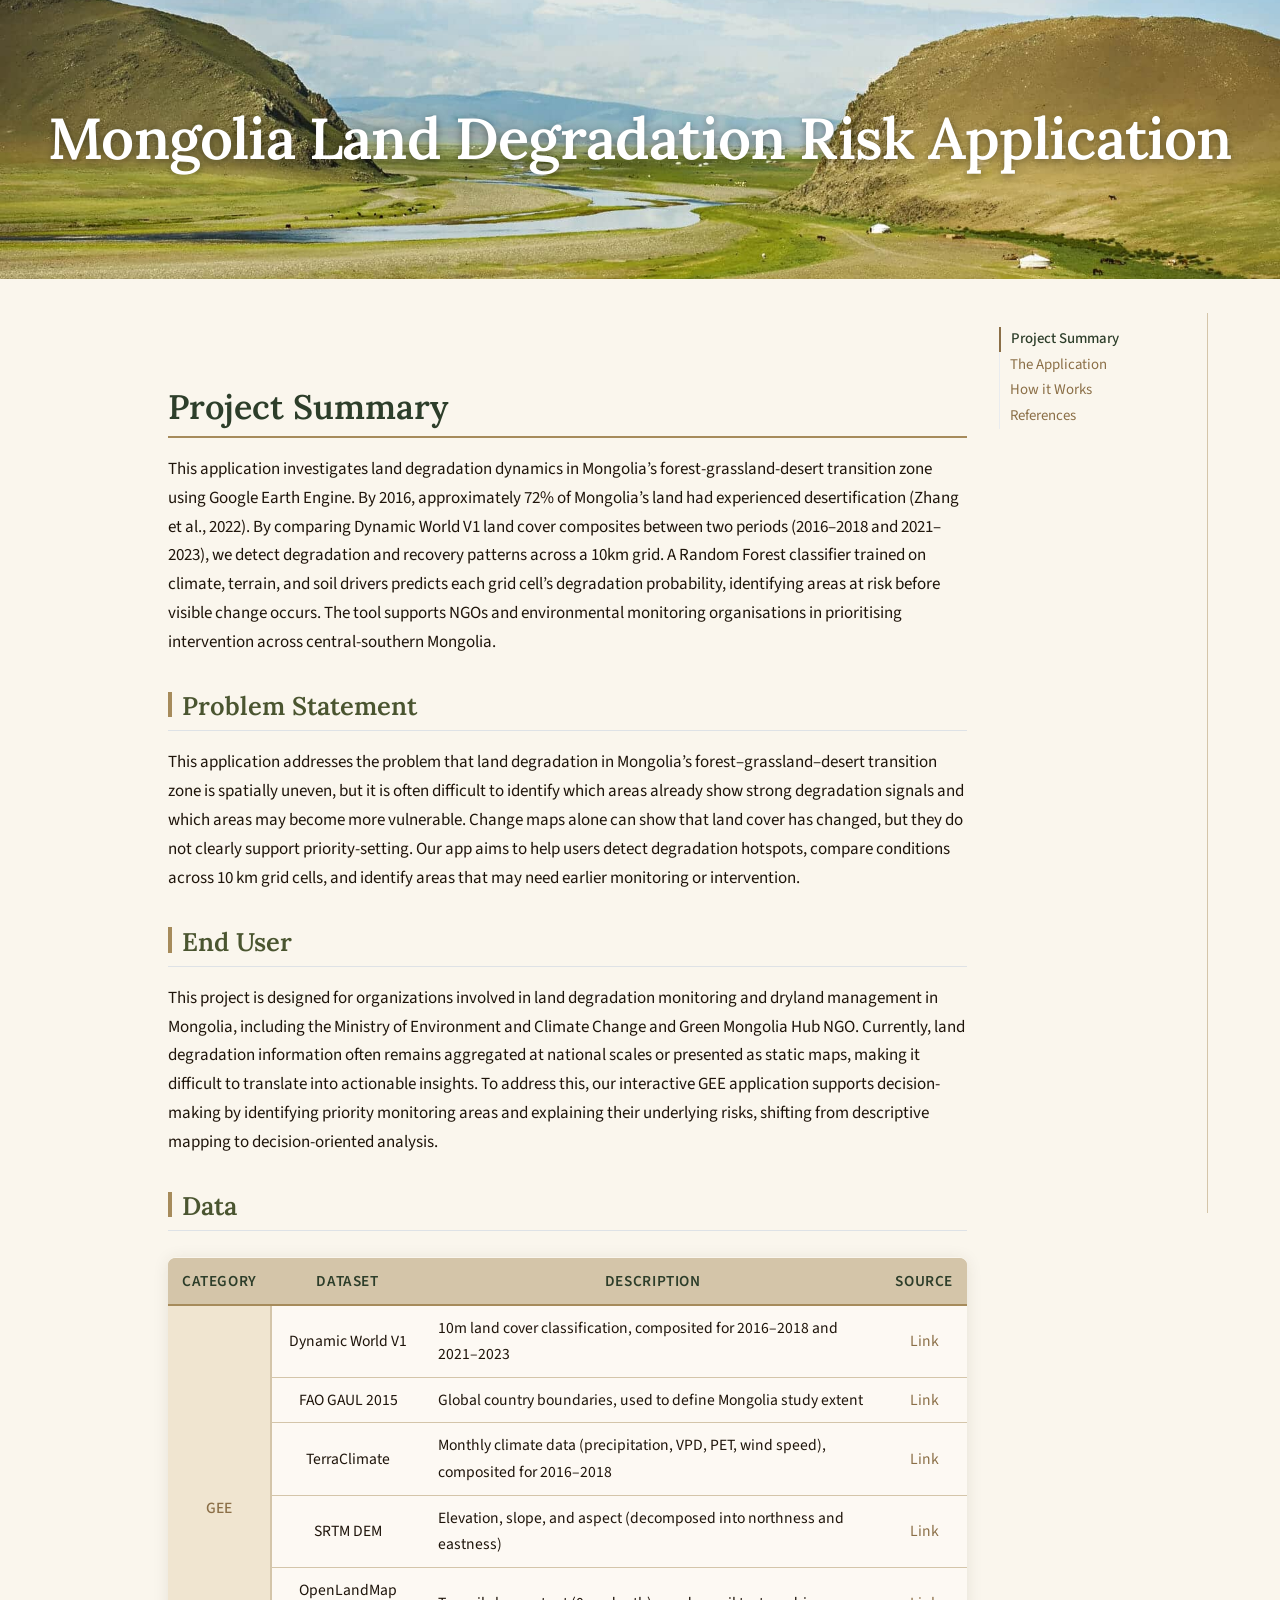
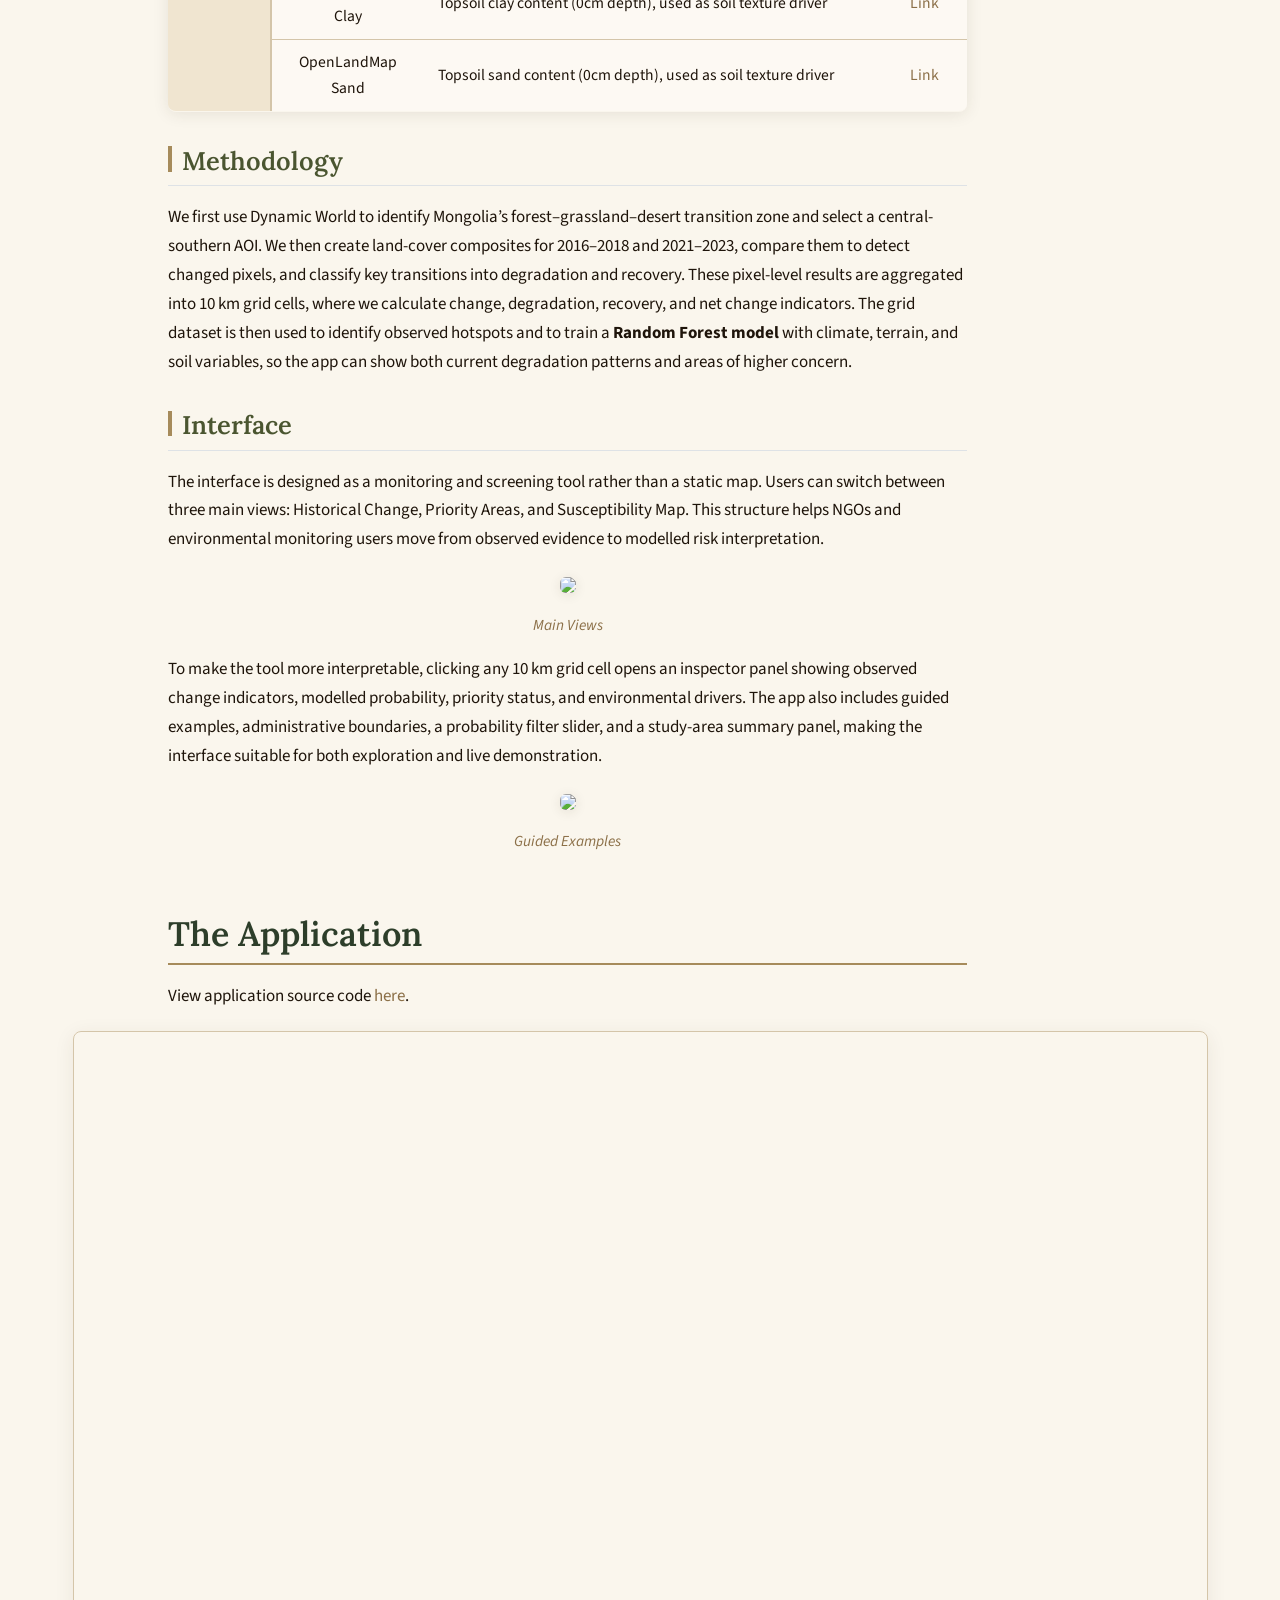
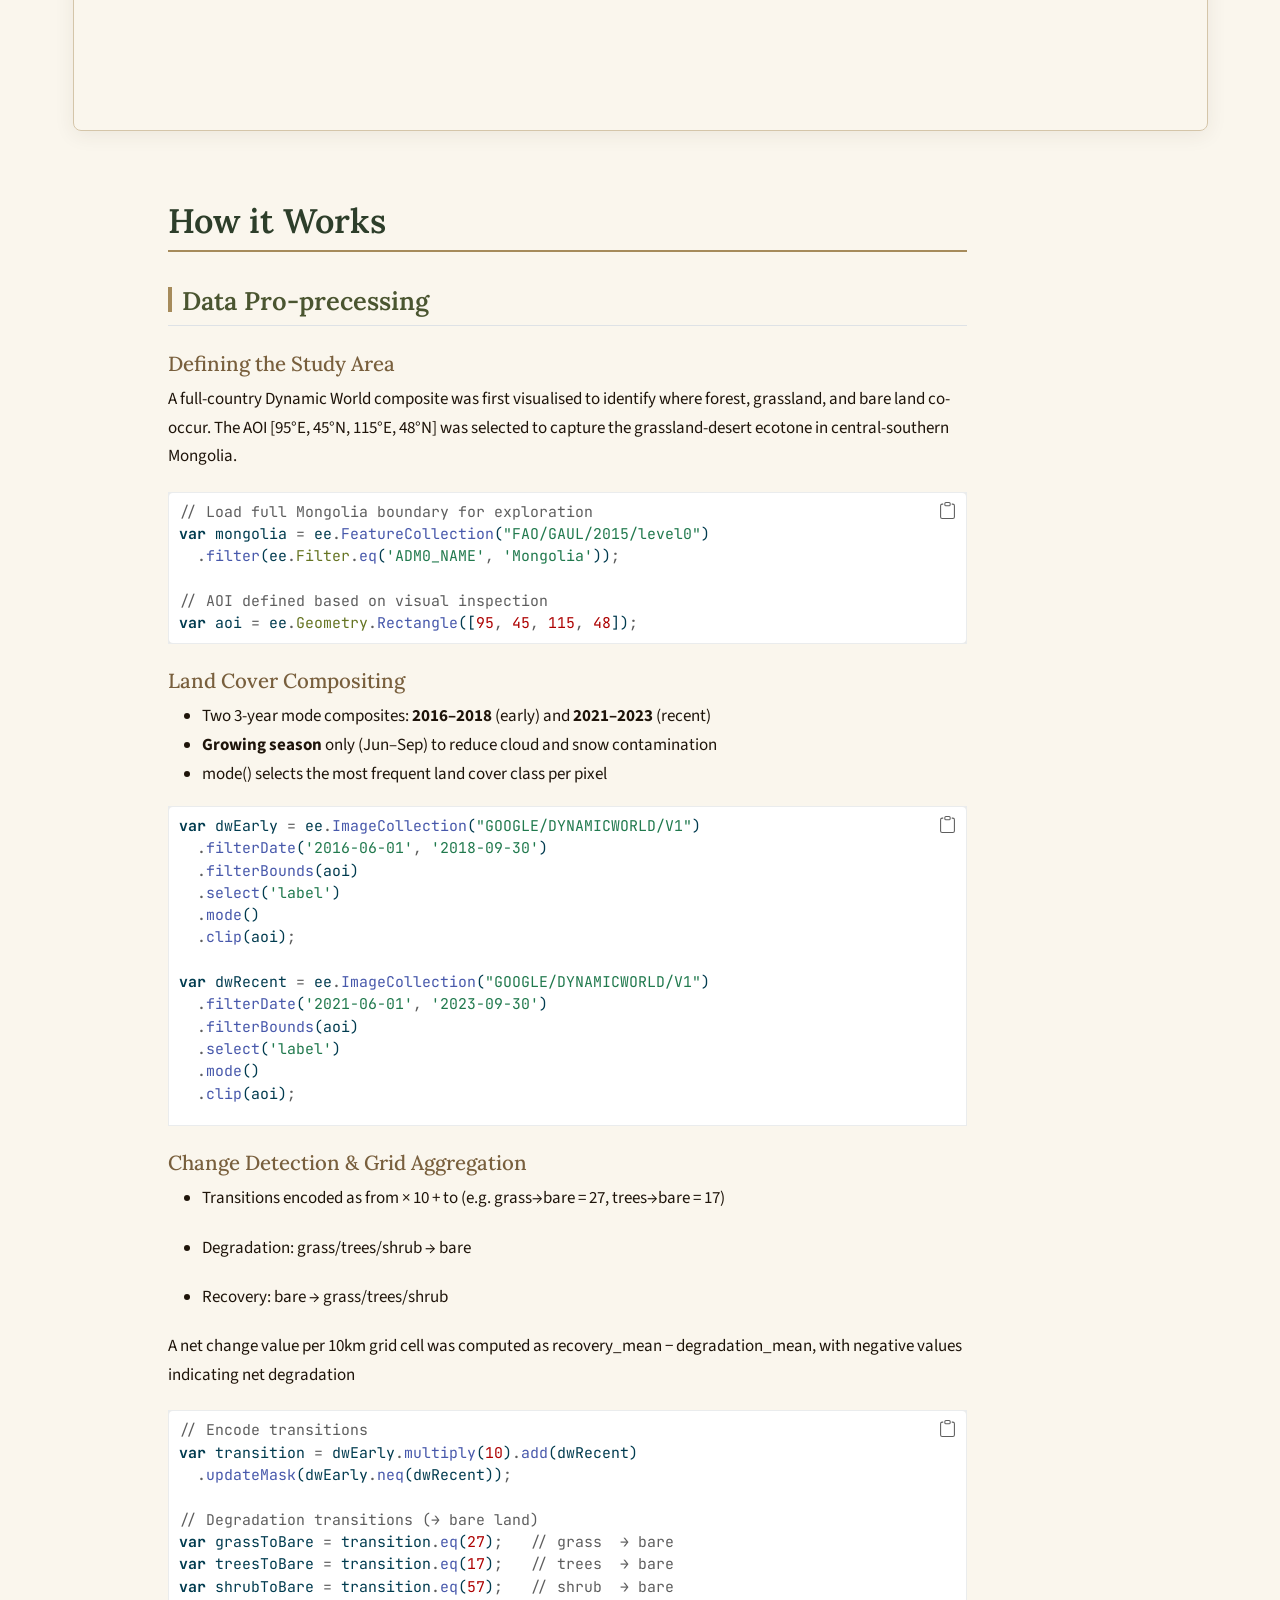
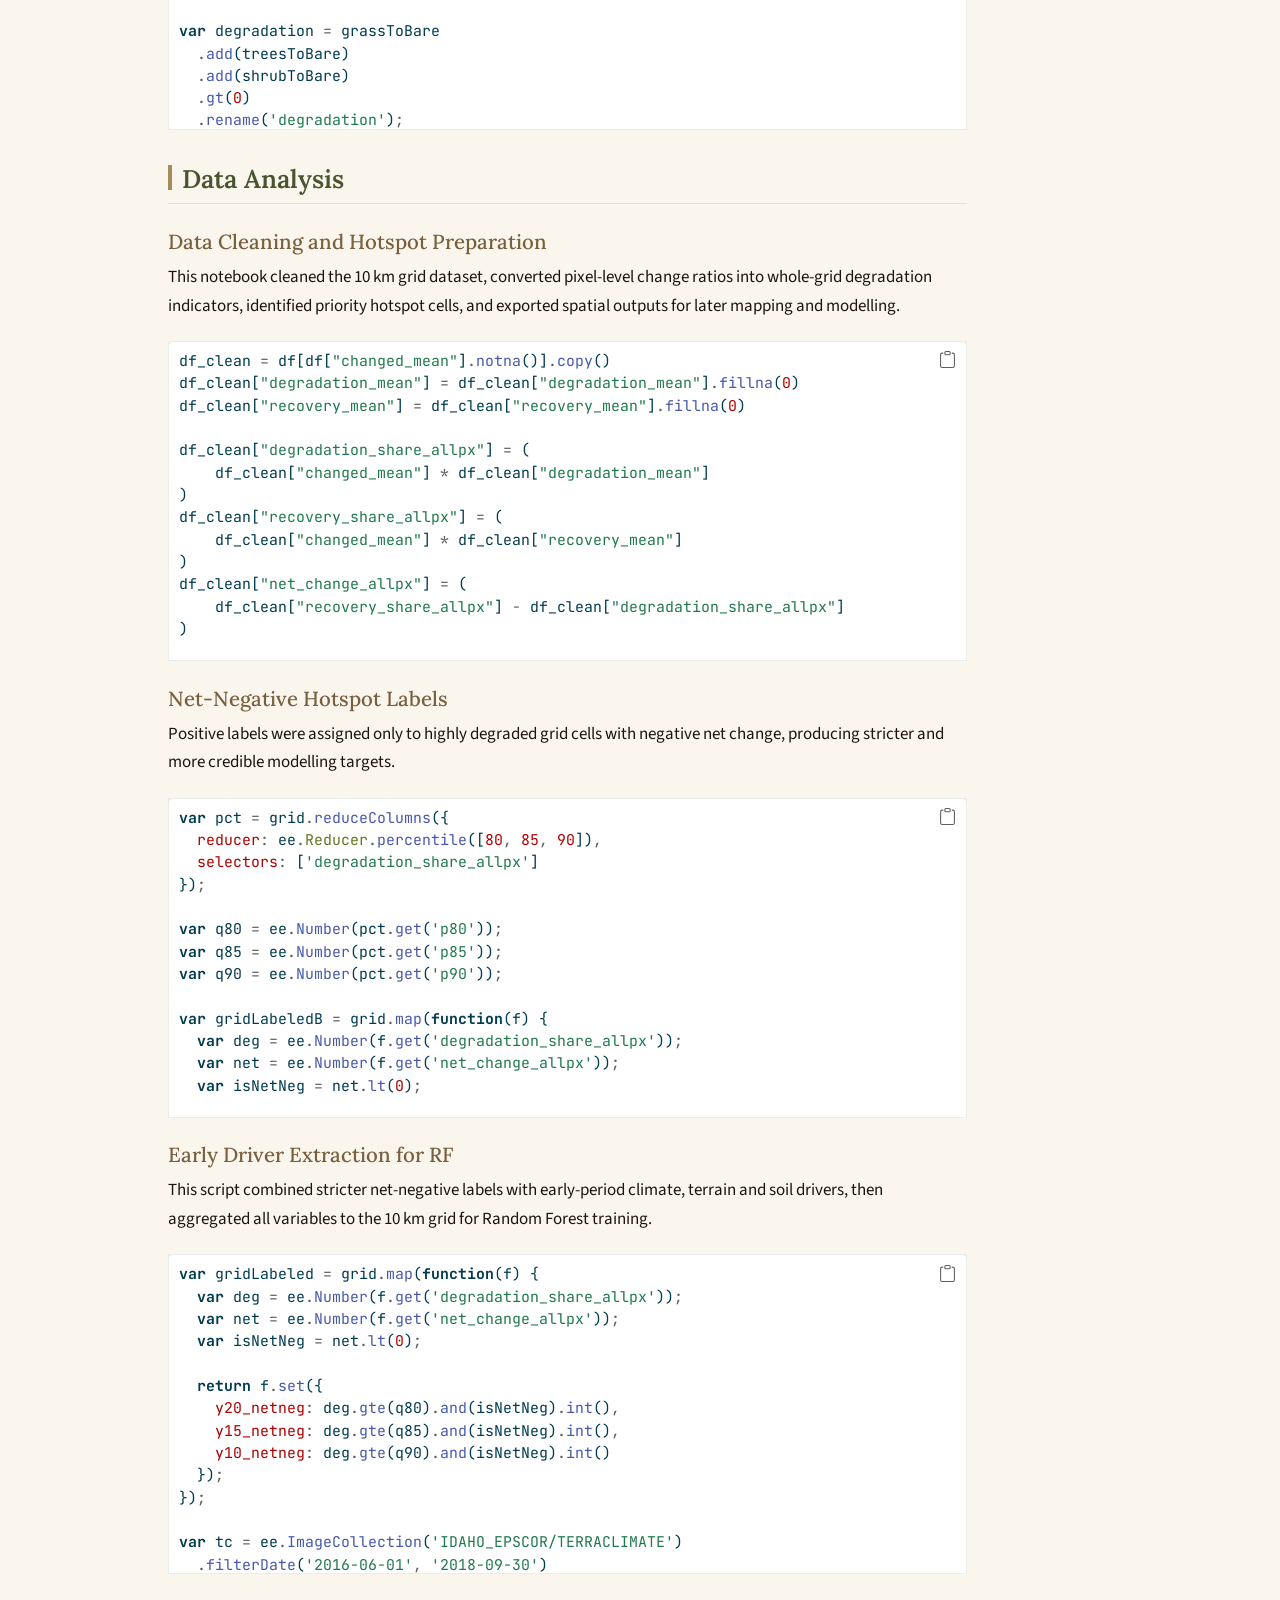
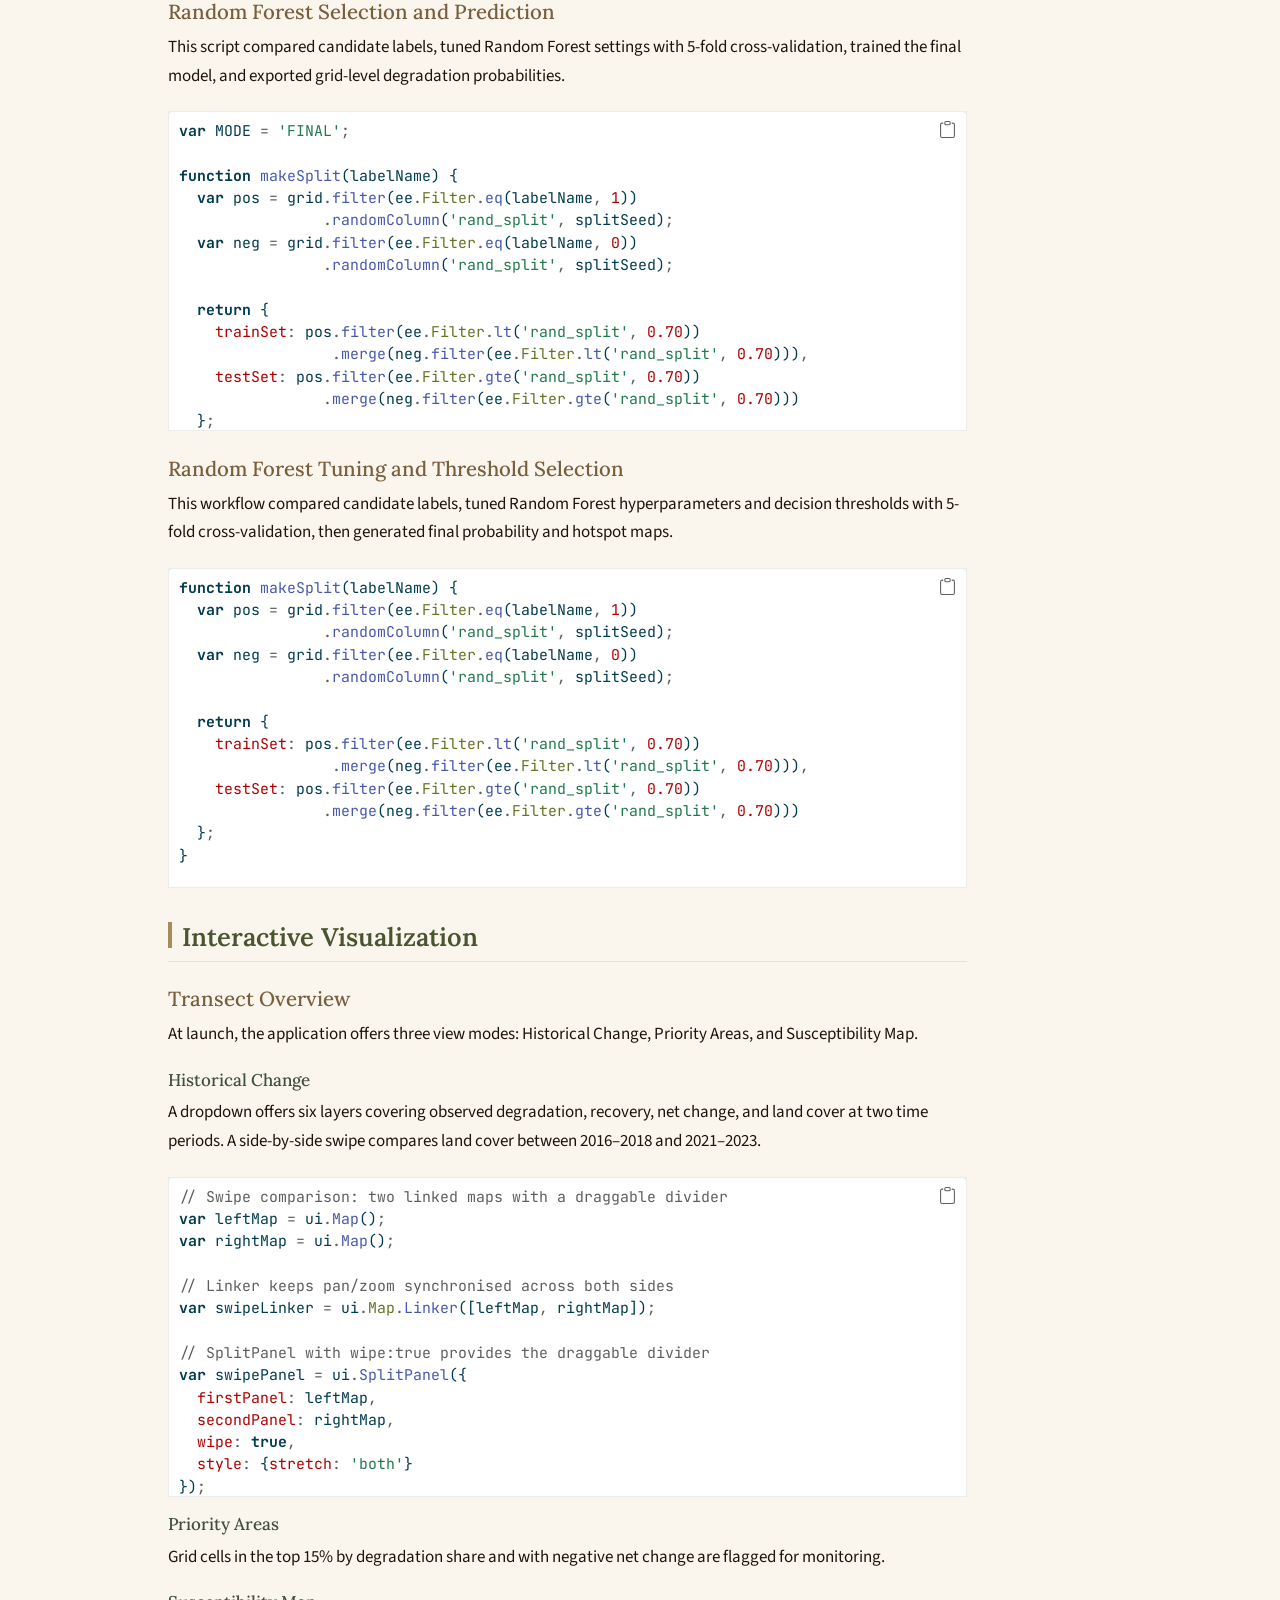
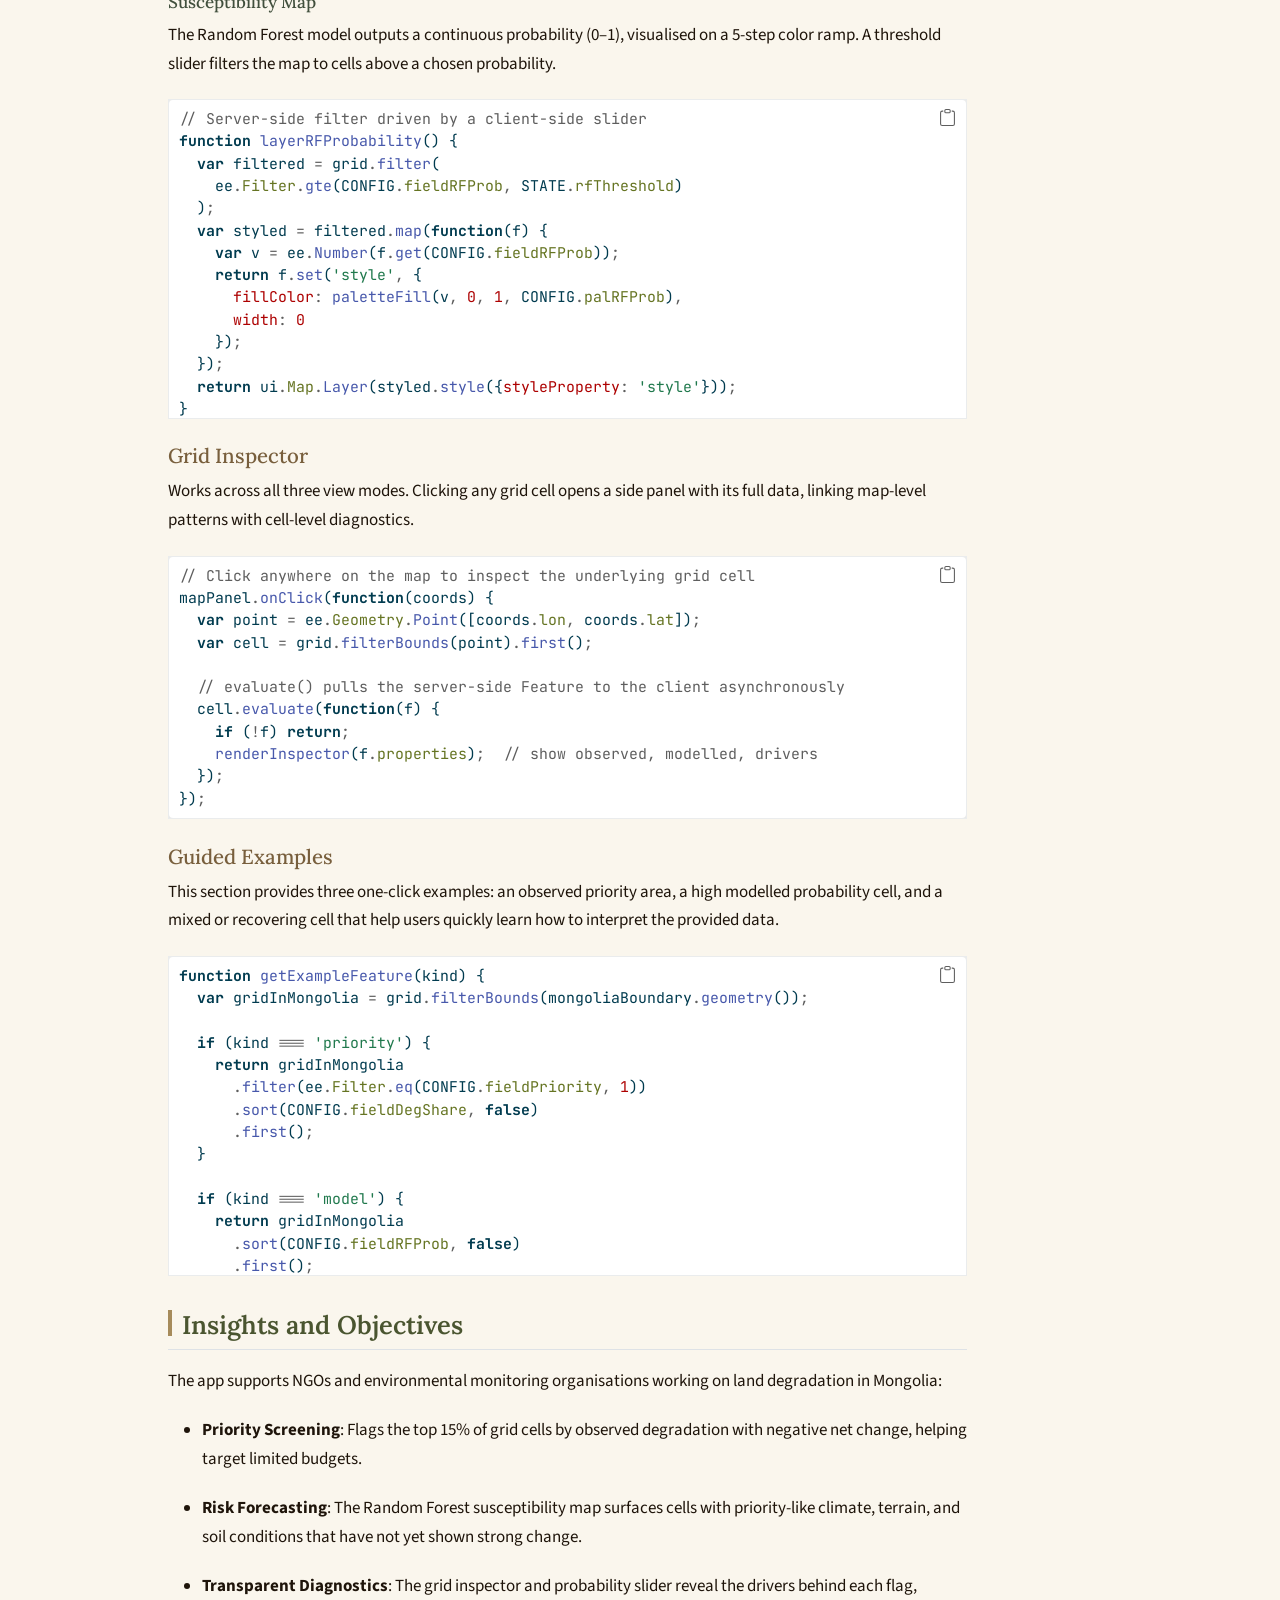
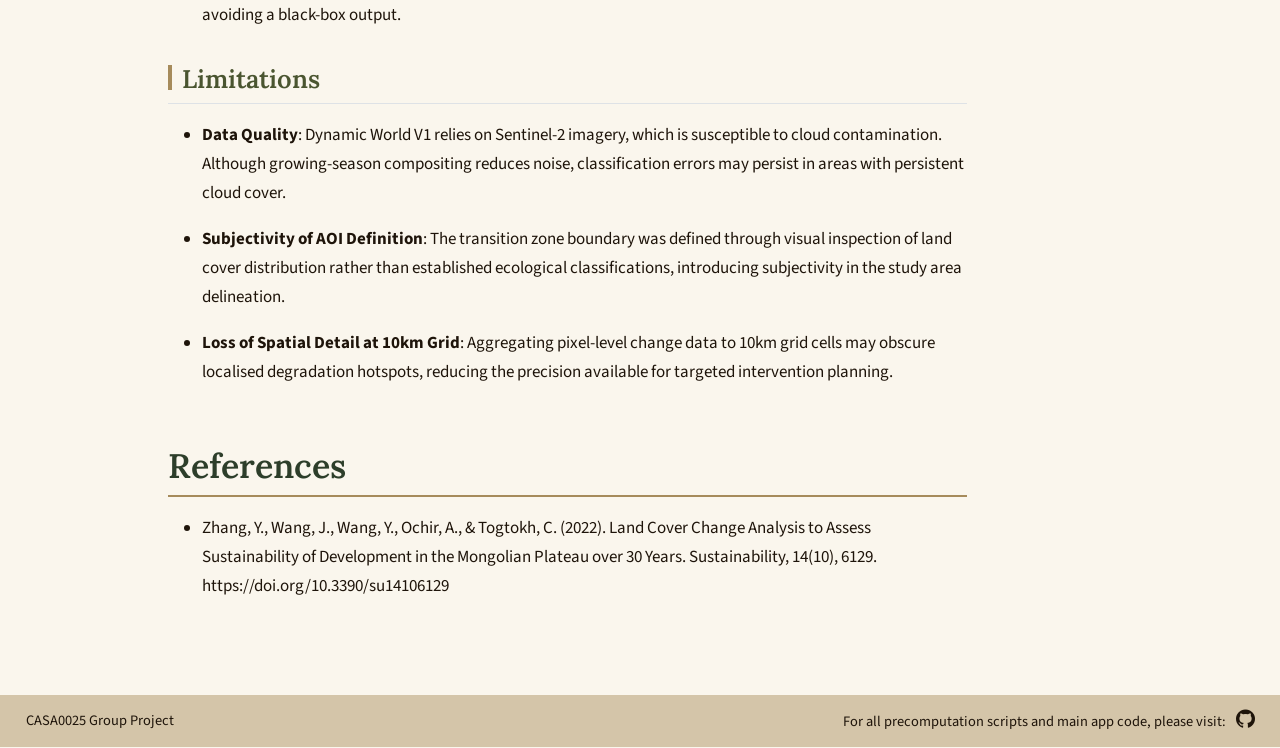
==== commit 46e5ea63: "change text size and color" ====
--- a/docs/index.html
+++ b/docs/index.html
@@ -74,7 +74,7 @@
 <link href="site_libs/quarto-html/quarto-syntax-highlighting-b186236566720657199a8ecd82ed6718.css" rel="stylesheet" id="quarto-text-highlighting-styles">
 <script src="site_libs/bootstrap/bootstrap.min.js"></script>
 <link href="site_libs/bootstrap/bootstrap-icons.css" rel="stylesheet">
-<link href="site_libs/bootstrap/bootstrap-888c4982847663f69cc5d8c9078cf0d2.min.css" rel="stylesheet" append-hash="true" id="quarto-bootstrap" data-mode="light">
+<link href="site_libs/bootstrap/bootstrap-0f8e95df2785f114b7e434220ebcc82e.min.css" rel="stylesheet" append-hash="true" id="quarto-bootstrap" data-mode="light">
 <script id="quarto-search-options" type="application/json">{
   "location": "sidebar",
   "copy-button": false,
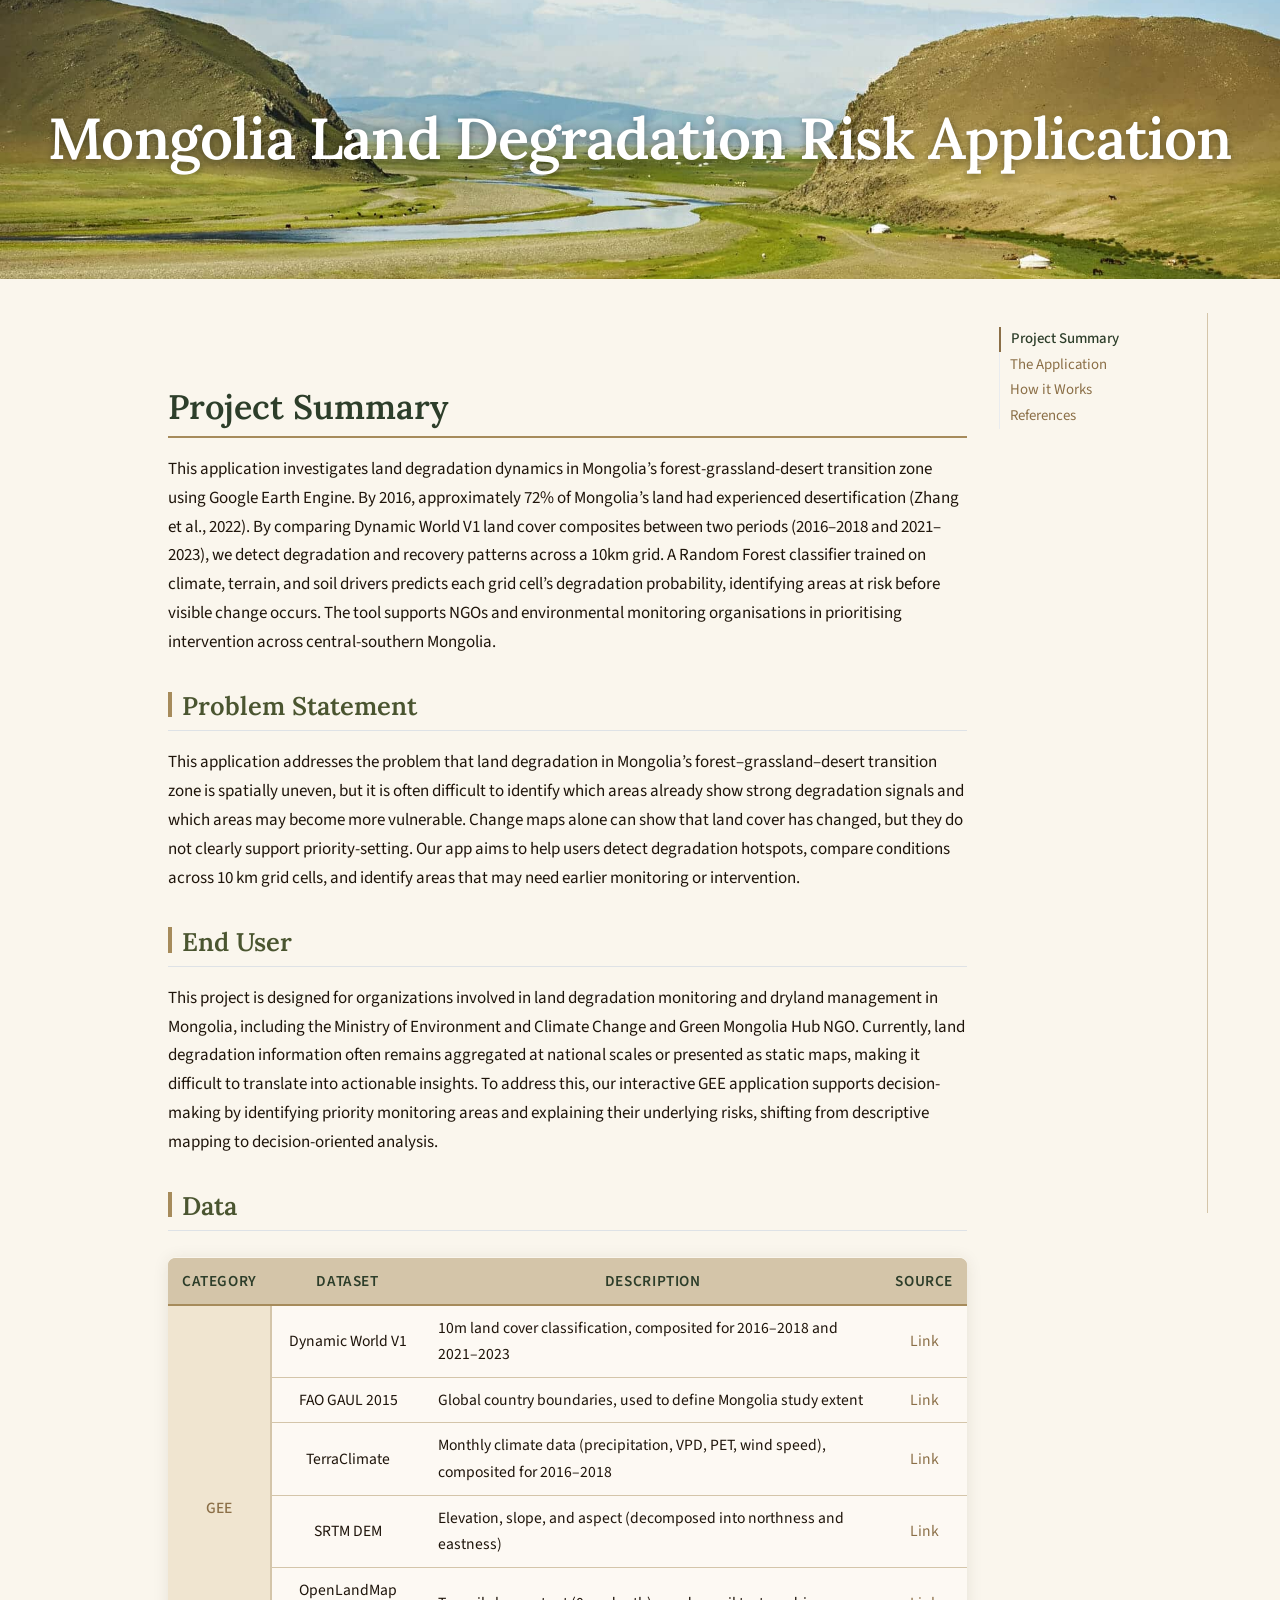
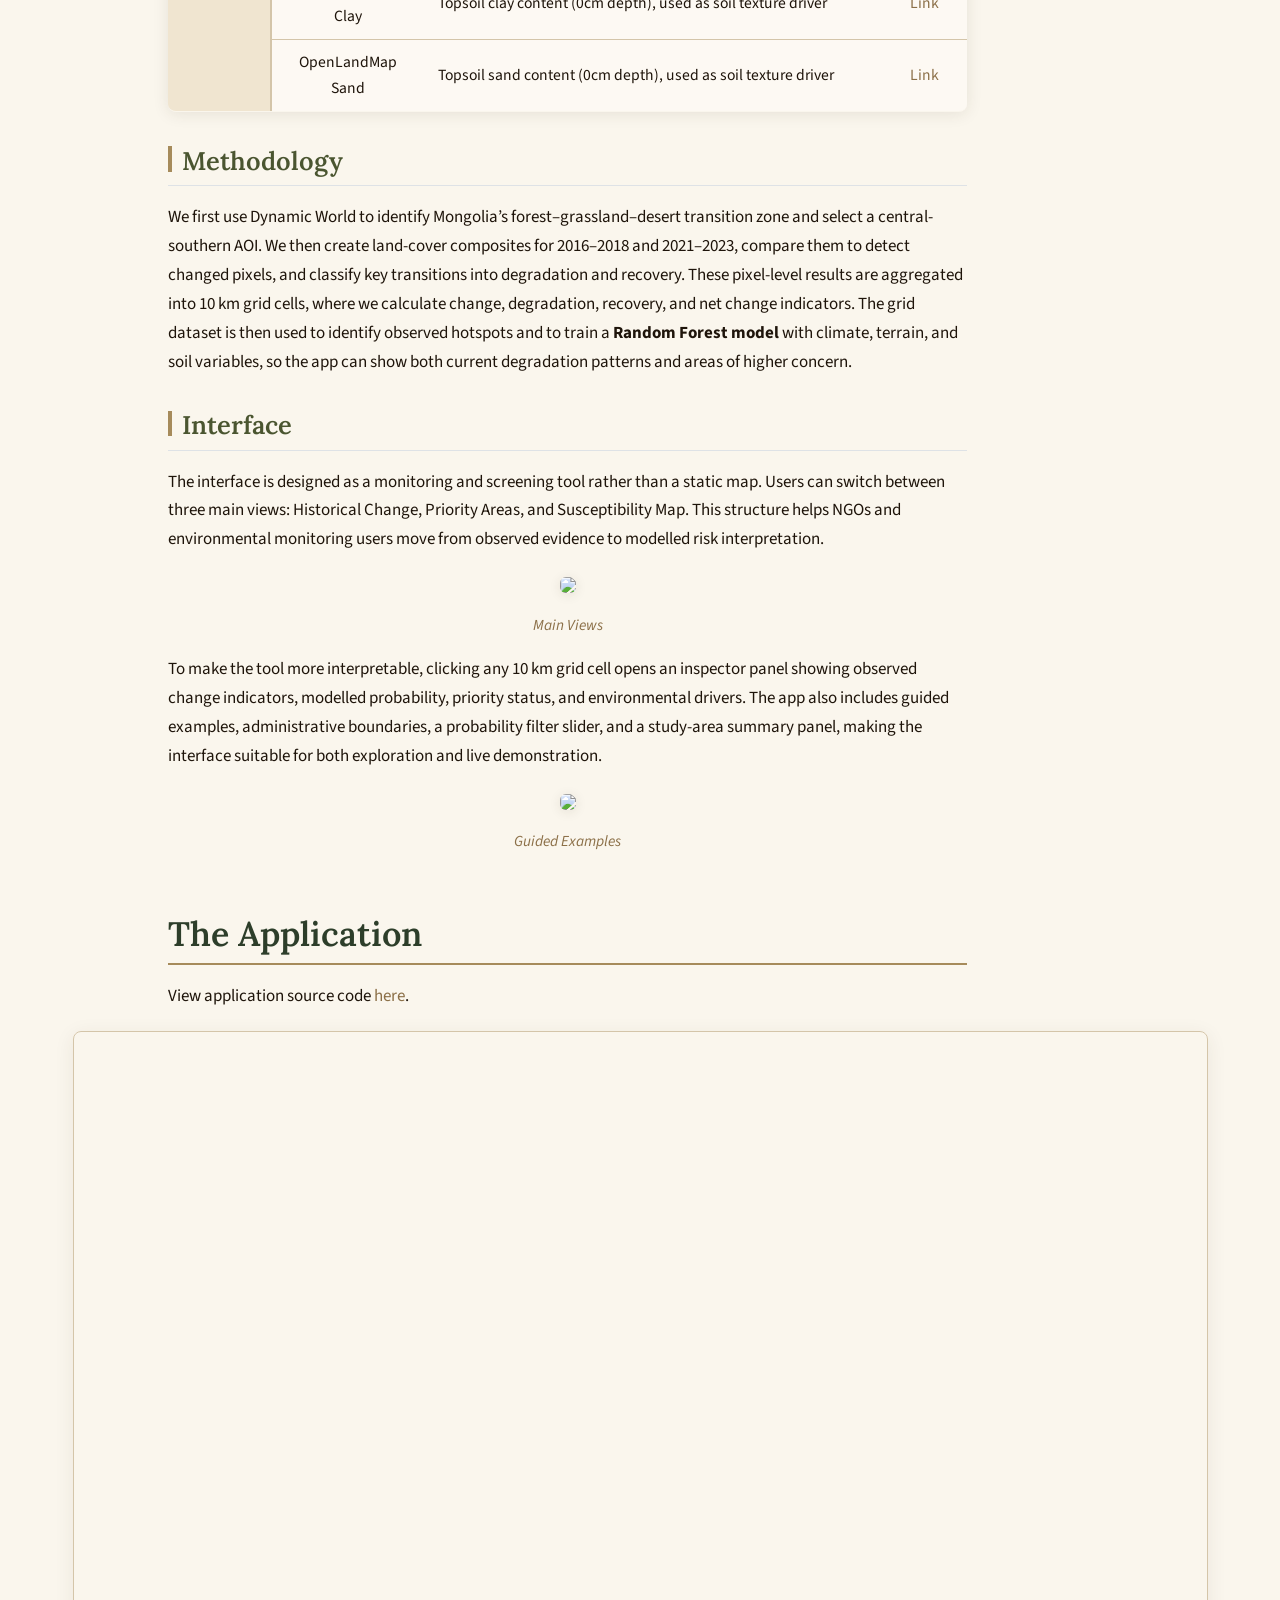
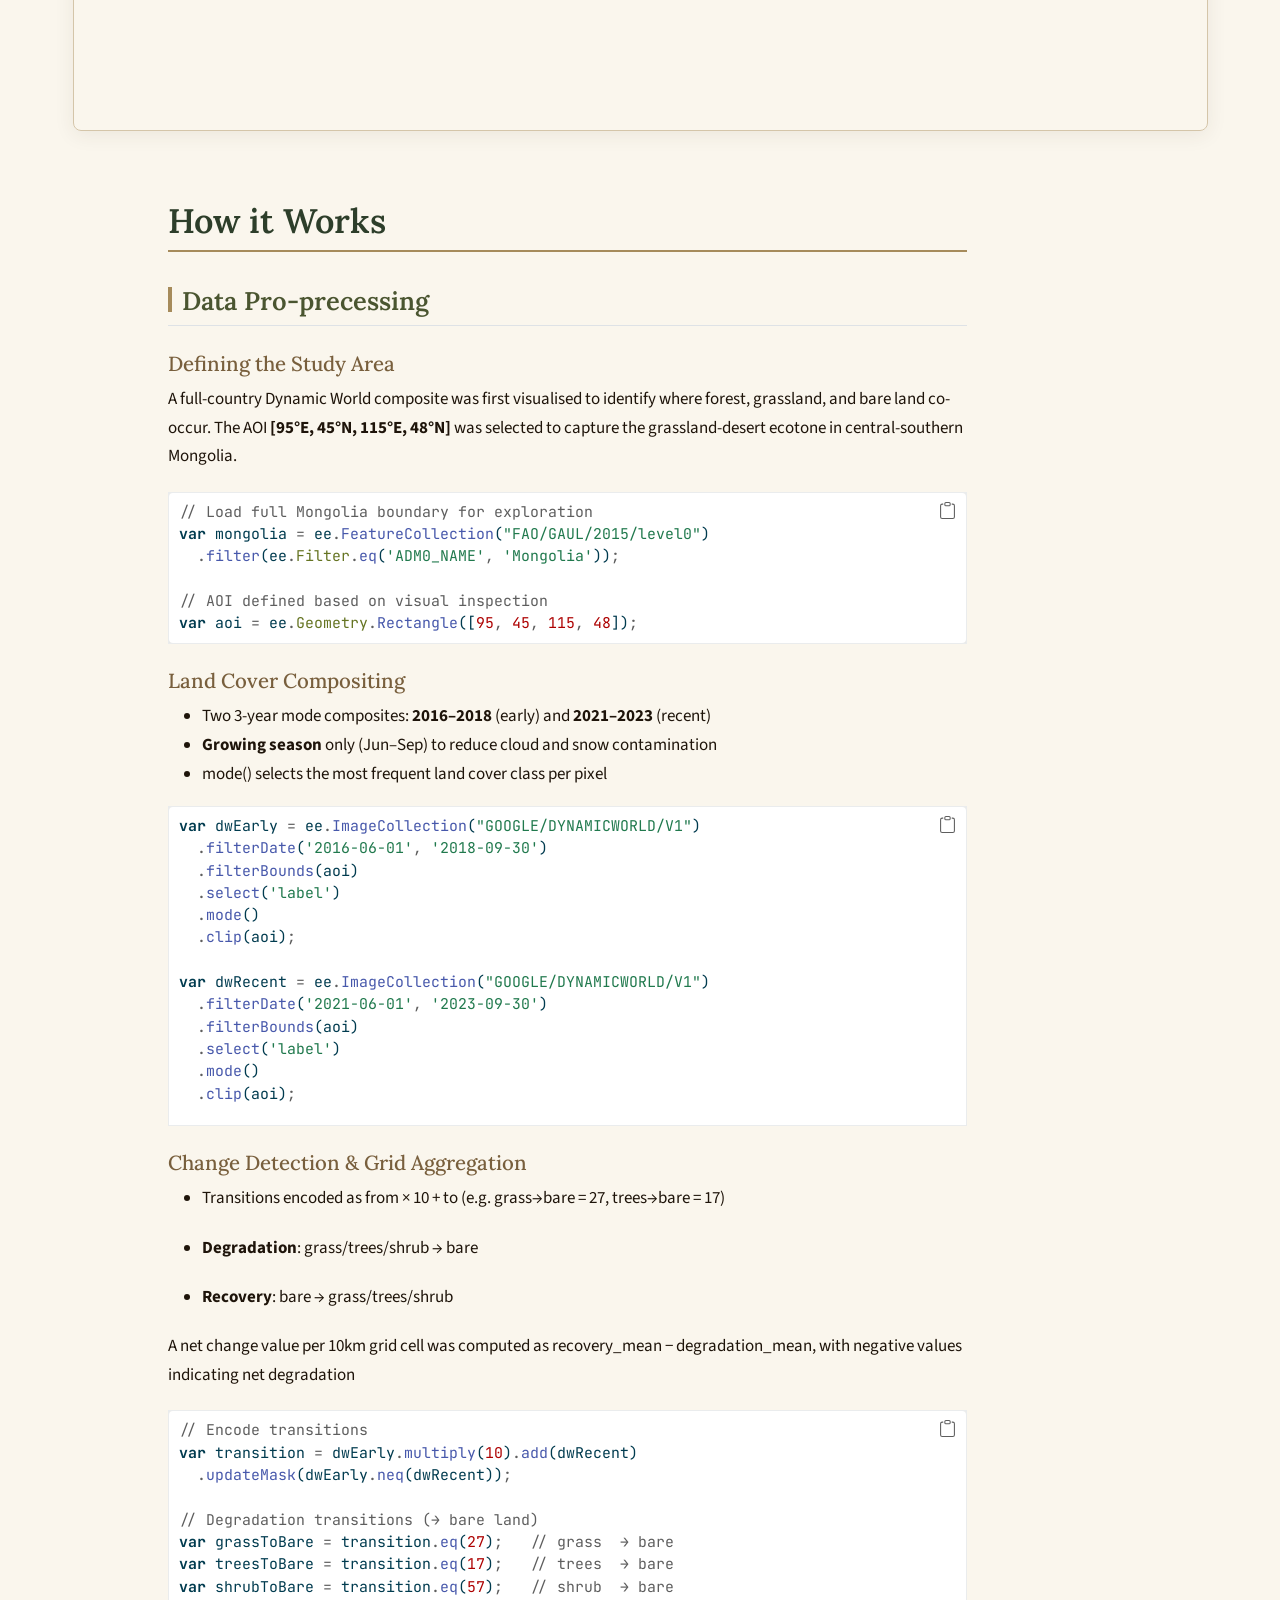
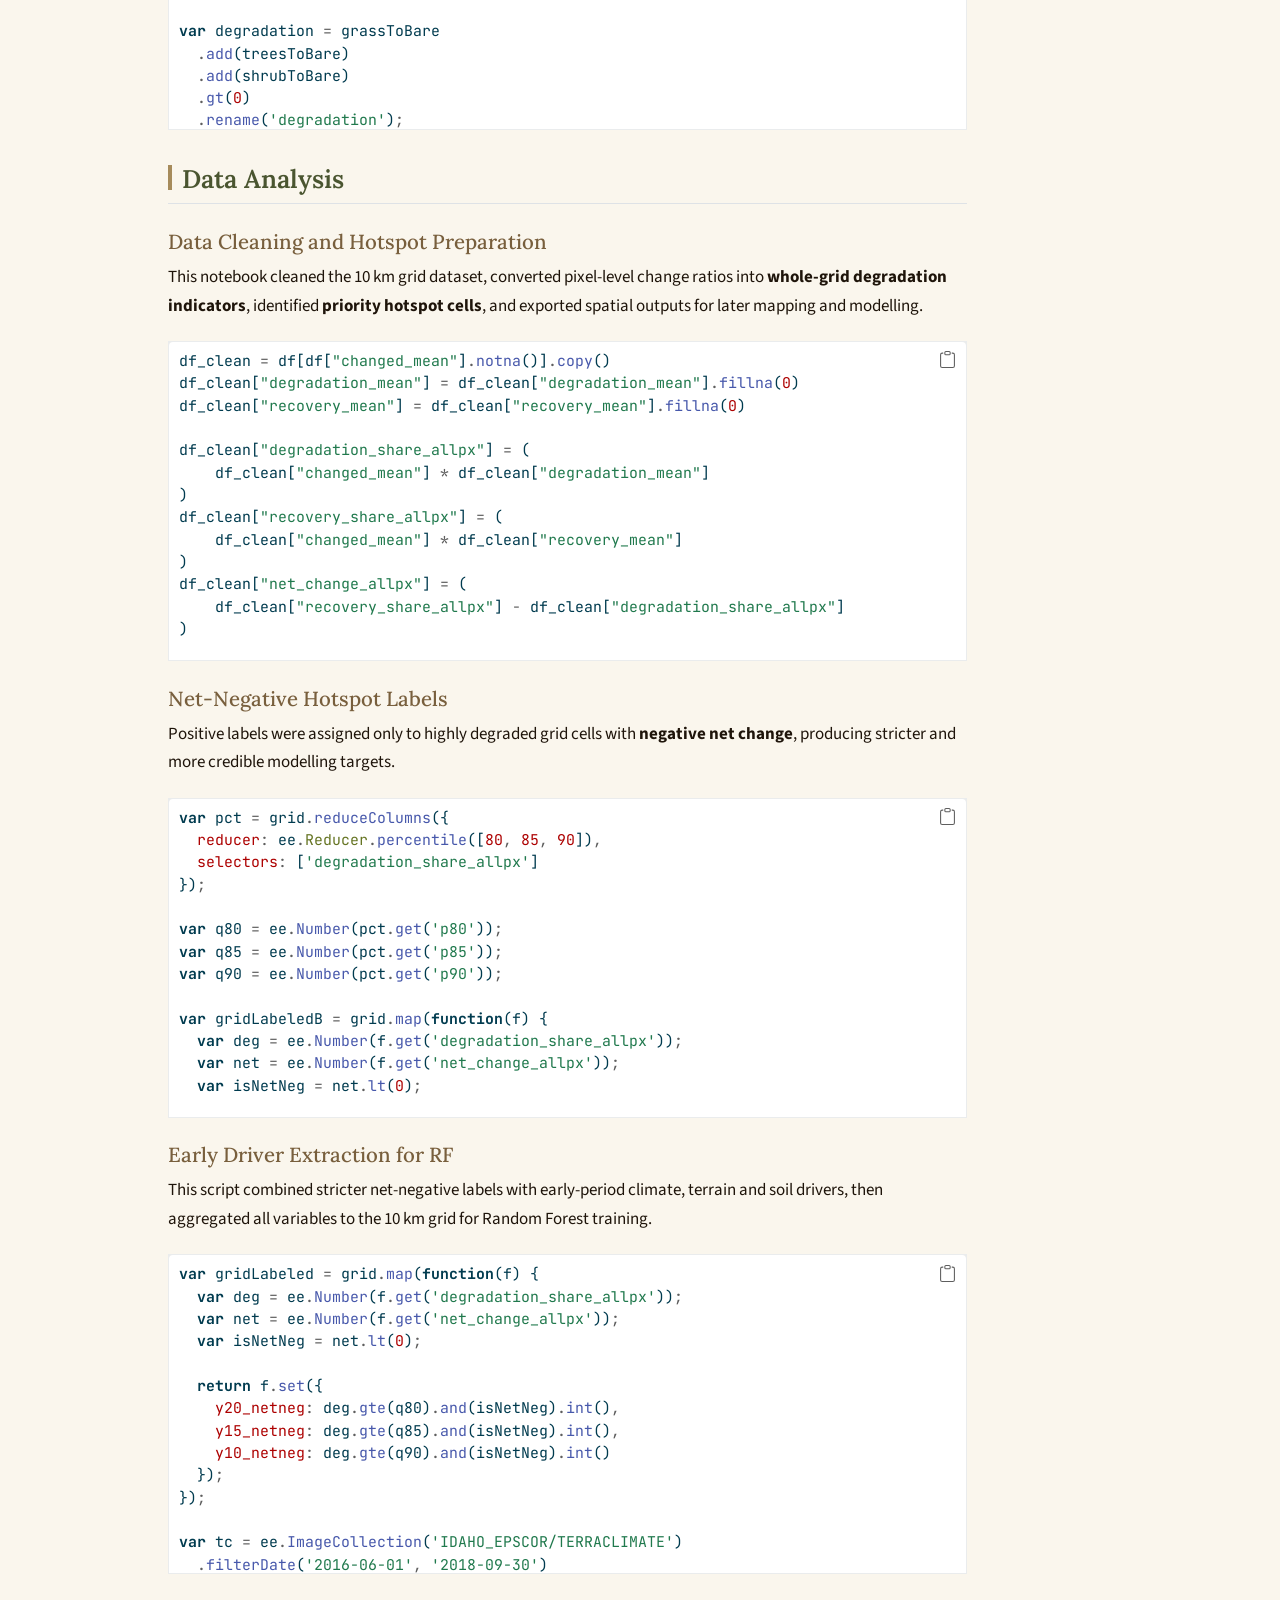
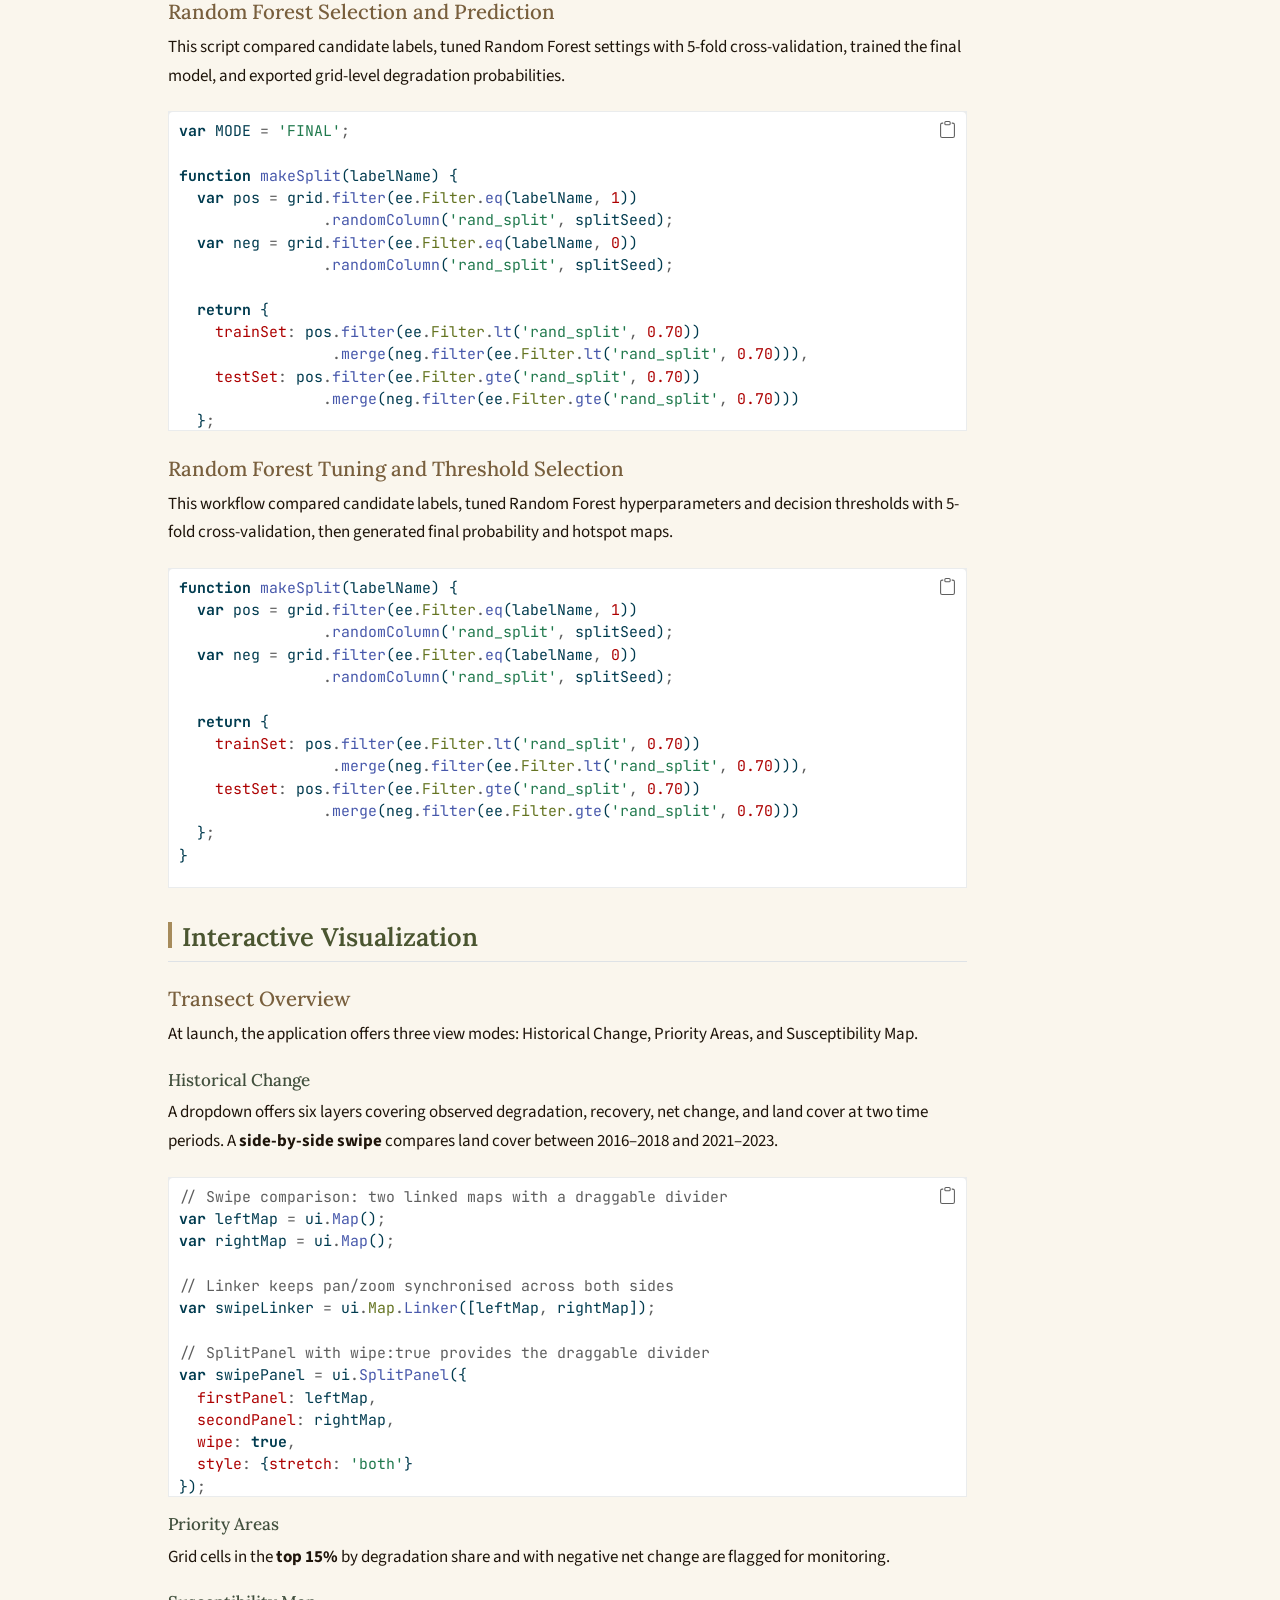
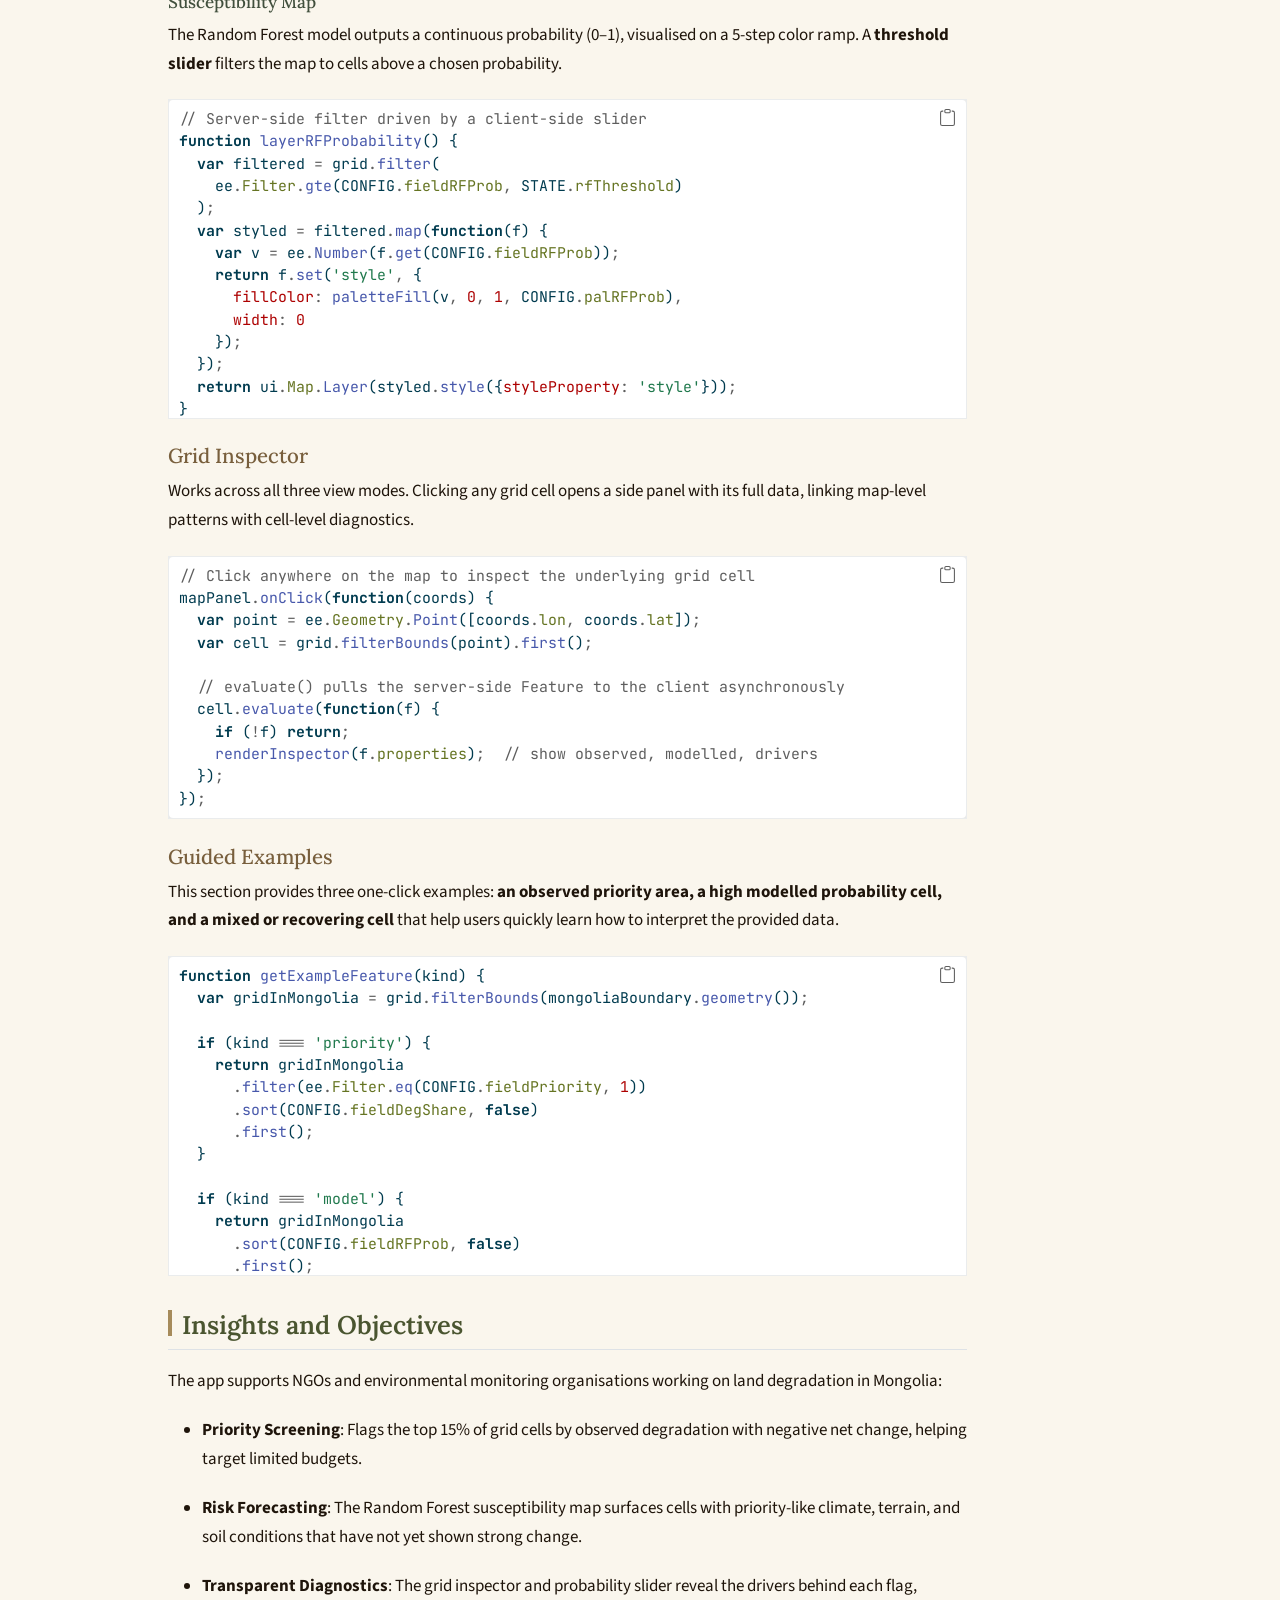
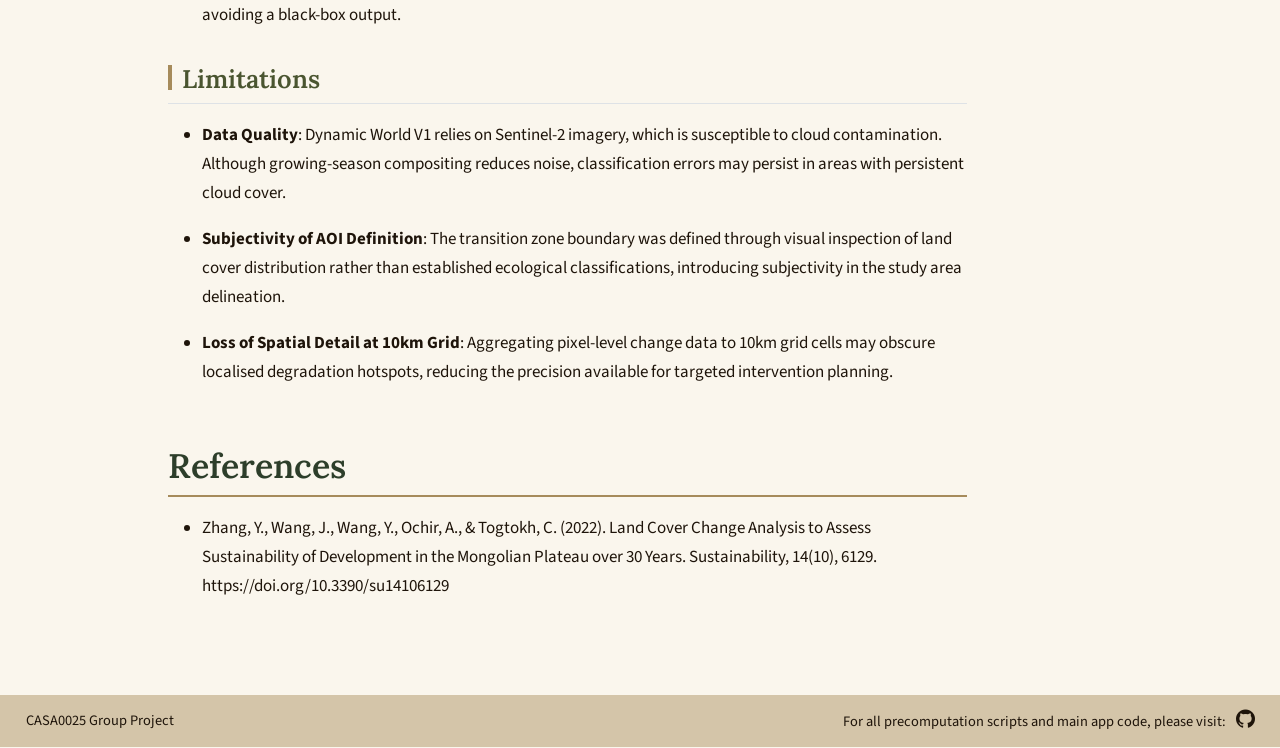
==== commit 88f7c51a: "bold" ====
--- a/docs/index.html
+++ b/docs/index.html
@@ -294,7 +294,7 @@
 <h2 class="anchored" data-anchor-id="data-pro-precessing">Data Pro-precessing</h2>
 <section id="defining-the-study-area" class="level3">
 <h3 class="anchored" data-anchor-id="defining-the-study-area">Defining the Study Area</h3>
-<p>A full-country Dynamic World composite was first visualised to identify where forest, grassland, and bare land co-occur. The AOI [95°E, 45°N, 115°E, 48°N] was selected to capture the grassland-desert ecotone in central-southern Mongolia.</p>
+<p>A full-country Dynamic World composite was first visualised to identify where forest, grassland, and bare land co-occur. The AOI <strong>[95°E, 45°N, 115°E, 48°N]</strong> was selected to capture the grassland-desert ecotone in central-southern Mongolia.</p>
 <div class="code-copy-outer-scaffold"><div class="sourceCode" id="cb1"><pre class="sourceCode javascript code-with-copy"><code class="sourceCode javascript"><span id="cb1-1"><a href="#cb1-1" aria-hidden="true" tabindex="-1"></a><span class="co">// Load full Mongolia boundary for exploration</span></span>
 <span id="cb1-2"><a href="#cb1-2" aria-hidden="true" tabindex="-1"></a><span class="kw">var</span> mongolia <span class="op">=</span> ee<span class="op">.</span><span class="fu">FeatureCollection</span>(<span class="st">"FAO/GAUL/2015/level0"</span>)  </span>
 <span id="cb1-3"><a href="#cb1-3" aria-hidden="true" tabindex="-1"></a>  <span class="op">.</span><span class="fu">filter</span>(ee<span class="op">.</span><span class="at">Filter</span><span class="op">.</span><span class="fu">eq</span>(<span class="st">'ADM0_NAME'</span><span class="op">,</span> <span class="st">'Mongolia'</span>))<span class="op">;</span></span>
@@ -334,8 +334,8 @@
 <h3 class="anchored" data-anchor-id="change-detection-grid-aggregation">Change Detection &amp; Grid Aggregation</h3>
 <ul>
 <li><p>Transitions encoded as from × 10 + to (e.g.&nbsp;grass→bare = 27, trees→bare = 17)</p></li>
-<li><p>Degradation: grass/trees/shrub → bare</p></li>
-<li><p>Recovery: bare → grass/trees/shrub</p></li>
+<li><p><strong>Degradation</strong>: grass/trees/shrub → bare</p></li>
+<li><p><strong>Recovery</strong>: bare → grass/trees/shrub</p></li>
 </ul>
 <p>A net change value per 10km grid cell was computed as recovery_mean − degradation_mean, with negative values indicating net degradation</p>
 <div class="code-copy-outer-scaffold"><div class="sourceCode" id="cb3"><pre class="sourceCode javascript code-with-copy"><code class="sourceCode javascript"><span id="cb3-1"><a href="#cb3-1" aria-hidden="true" tabindex="-1"></a><span class="co">// Encode transitions</span></span>
@@ -378,7 +378,7 @@
 <h2 class="anchored" data-anchor-id="data-analysis">Data Analysis</h2>
 <section id="data-cleaning-and-hotspot-preparation" class="level3">
 <h3 class="anchored" data-anchor-id="data-cleaning-and-hotspot-preparation">Data Cleaning and Hotspot Preparation</h3>
-<p>This notebook cleaned the 10 km grid dataset, converted pixel-level change ratios into whole-grid degradation indicators, identified priority hotspot cells, and exported spatial outputs for later mapping and modelling.</p>
+<p>This notebook cleaned the 10 km grid dataset, converted pixel-level change ratios into <strong>whole-grid degradation indicators</strong>, identified <strong>priority hotspot cells</strong>, and exported spatial outputs for later mapping and modelling.</p>
 <div class="code-copy-outer-scaffold"><div class="sourceCode" id="cb4"><pre class="sourceCode javascript code-with-copy"><code class="sourceCode javascript"><span id="cb4-1"><a href="#cb4-1" aria-hidden="true" tabindex="-1"></a>df_clean <span class="op">=</span> df[df[<span class="st">"changed_mean"</span>]<span class="op">.</span><span class="fu">notna</span>()]<span class="op">.</span><span class="fu">copy</span>()</span>
 <span id="cb4-2"><a href="#cb4-2" aria-hidden="true" tabindex="-1"></a>df_clean[<span class="st">"degradation_mean"</span>] <span class="op">=</span> df_clean[<span class="st">"degradation_mean"</span>]<span class="op">.</span><span class="fu">fillna</span>(<span class="dv">0</span>)</span>
 <span id="cb4-3"><a href="#cb4-3" aria-hidden="true" tabindex="-1"></a>df_clean[<span class="st">"recovery_mean"</span>] <span class="op">=</span> df_clean[<span class="st">"recovery_mean"</span>]<span class="op">.</span><span class="fu">fillna</span>(<span class="dv">0</span>)</span>
@@ -398,7 +398,7 @@
 </section>
 <section id="net-negative-hotspot-labels" class="level3">
 <h3 class="anchored" data-anchor-id="net-negative-hotspot-labels">Net-Negative Hotspot Labels</h3>
-<p>Positive labels were assigned only to highly degraded grid cells with negative net change, producing stricter and more credible modelling targets.</p>
+<p>Positive labels were assigned only to highly degraded grid cells with <strong>negative net change</strong>, producing stricter and more credible modelling targets.</p>
 <div class="code-copy-outer-scaffold"><div class="sourceCode" id="cb5"><pre class="sourceCode javascript code-with-copy"><code class="sourceCode javascript"><span id="cb5-1"><a href="#cb5-1" aria-hidden="true" tabindex="-1"></a><span class="kw">var</span> pct <span class="op">=</span> grid<span class="op">.</span><span class="fu">reduceColumns</span>({</span>
 <span id="cb5-2"><a href="#cb5-2" aria-hidden="true" tabindex="-1"></a>  <span class="dt">reducer</span><span class="op">:</span> ee<span class="op">.</span><span class="at">Reducer</span><span class="op">.</span><span class="fu">percentile</span>([<span class="dv">80</span><span class="op">,</span> <span class="dv">85</span><span class="op">,</span> <span class="dv">90</span>])<span class="op">,</span></span>
 <span id="cb5-3"><a href="#cb5-3" aria-hidden="true" tabindex="-1"></a>  <span class="dt">selectors</span><span class="op">:</span> [<span class="st">'degradation_share_allpx'</span>]</span>
@@ -539,7 +539,7 @@
 <p>At launch, the application offers three view modes: Historical Change, Priority Areas, and Susceptibility Map.</p>
 <section id="historical-change" class="level6">
 <h6 class="anchored" data-anchor-id="historical-change">Historical Change</h6>
-<p>A dropdown offers six layers covering observed degradation, recovery, net change, and land cover at two time periods. A side-by-side swipe compares land cover between 2016–2018 and 2021–2023.</p>
+<p>A dropdown offers six layers covering observed degradation, recovery, net change, and land cover at two time periods. A <strong>side-by-side swipe</strong> compares land cover between 2016–2018 and 2021–2023.</p>
 <div class="code-copy-outer-scaffold"><div class="sourceCode" id="cb9"><pre class="sourceCode javascript code-with-copy"><code class="sourceCode javascript"><span id="cb9-1"><a href="#cb9-1" aria-hidden="true" tabindex="-1"></a><span class="co">// Swipe comparison: two linked maps with a draggable divider</span></span>
 <span id="cb9-2"><a href="#cb9-2" aria-hidden="true" tabindex="-1"></a><span class="kw">var</span> leftMap <span class="op">=</span> ui<span class="op">.</span><span class="fu">Map</span>()<span class="op">;</span></span>
 <span id="cb9-3"><a href="#cb9-3" aria-hidden="true" tabindex="-1"></a><span class="kw">var</span> rightMap <span class="op">=</span> ui<span class="op">.</span><span class="fu">Map</span>()<span class="op">;</span></span>
@@ -561,11 +561,11 @@
 </section>
 <section id="priority-areas" class="level6">
 <h6 class="anchored" data-anchor-id="priority-areas">Priority Areas</h6>
-<p>Grid cells in the top 15% by degradation share and with negative net change are flagged for monitoring.</p>
+<p>Grid cells in the <strong>top 15%</strong> by degradation share and with negative net change are flagged for monitoring.</p>
 </section>
 <section id="susceptibility-map" class="level6">
 <h6 class="anchored" data-anchor-id="susceptibility-map">Susceptibility Map</h6>
-<p>The Random Forest model outputs a continuous probability (0–1), visualised on a 5-step color ramp. A threshold slider filters the map to cells above a chosen probability.</p>
+<p>The Random Forest model outputs a continuous probability (0–1), visualised on a 5-step color ramp. A <strong>threshold slider</strong> filters the map to cells above a chosen probability.</p>
 <div class="code-copy-outer-scaffold"><div class="sourceCode" id="cb10"><pre class="sourceCode javascript code-with-copy"><code class="sourceCode javascript"><span id="cb10-1"><a href="#cb10-1" aria-hidden="true" tabindex="-1"></a><span class="co">// Server-side filter driven by a client-side slider</span></span>
 <span id="cb10-2"><a href="#cb10-2" aria-hidden="true" tabindex="-1"></a><span class="kw">function</span> <span class="fu">layerRFProbability</span>() {</span>
 <span id="cb10-3"><a href="#cb10-3" aria-hidden="true" tabindex="-1"></a>  <span class="kw">var</span> filtered <span class="op">=</span> grid<span class="op">.</span><span class="fu">filter</span>(</span>
@@ -608,7 +608,7 @@
 </section>
 <section id="guided-examples" class="level3">
 <h3 class="anchored" data-anchor-id="guided-examples">Guided Examples</h3>
-<p>This section provides three one-click examples: an observed priority area, a high modelled probability cell, and a mixed or recovering cell that help users quickly learn how to interpret the provided data.</p>
+<p>This section provides three one-click examples: <strong>an observed priority area, a high modelled probability cell, and a mixed or recovering cell</strong> that help users quickly learn how to interpret the provided data.</p>
 <div class="code-copy-outer-scaffold"><div class="sourceCode" id="cb12"><pre class="sourceCode javascript code-with-copy"><code class="sourceCode javascript"><span id="cb12-1"><a href="#cb12-1" aria-hidden="true" tabindex="-1"></a><span class="kw">function</span> <span class="fu">getExampleFeature</span>(kind) {</span>
 <span id="cb12-2"><a href="#cb12-2" aria-hidden="true" tabindex="-1"></a>  <span class="kw">var</span> gridInMongolia <span class="op">=</span> grid<span class="op">.</span><span class="fu">filterBounds</span>(mongoliaBoundary<span class="op">.</span><span class="fu">geometry</span>())<span class="op">;</span></span>
 <span id="cb12-3"><a href="#cb12-3" aria-hidden="true" tabindex="-1"></a></span>
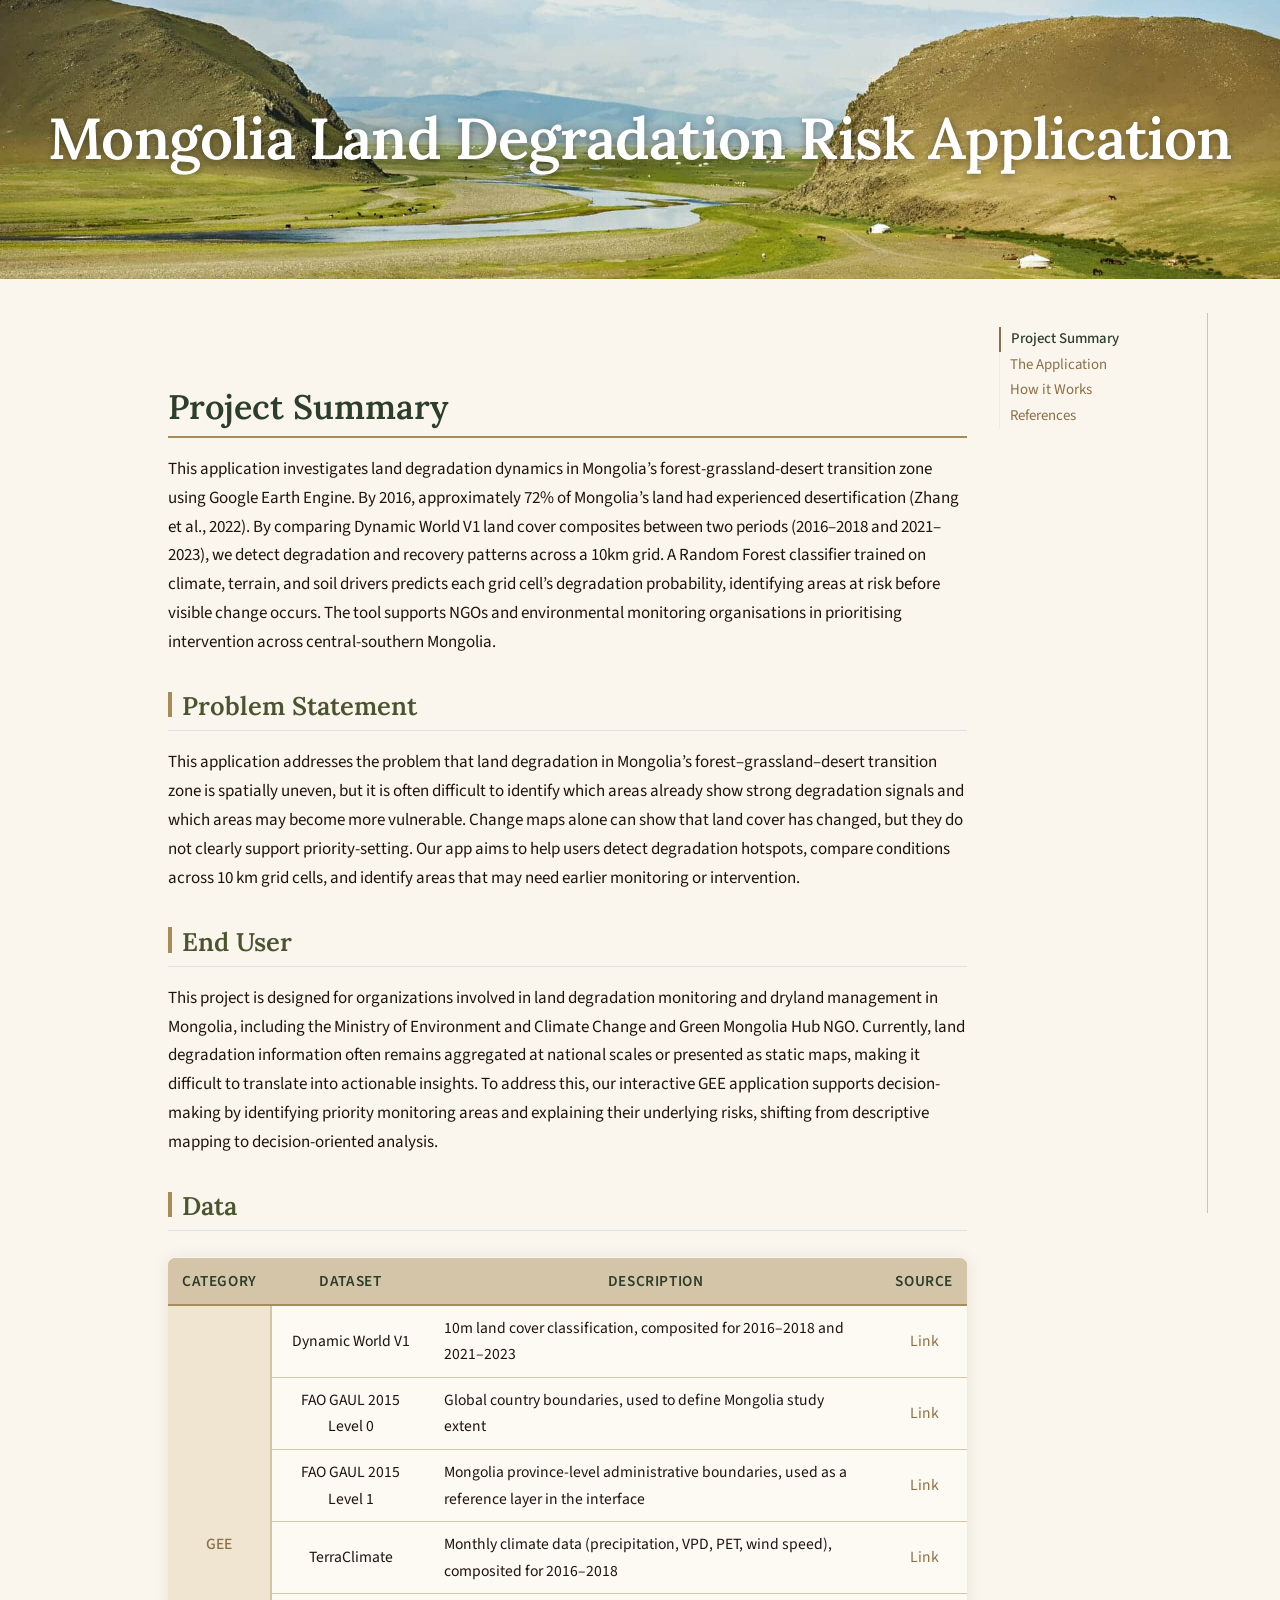
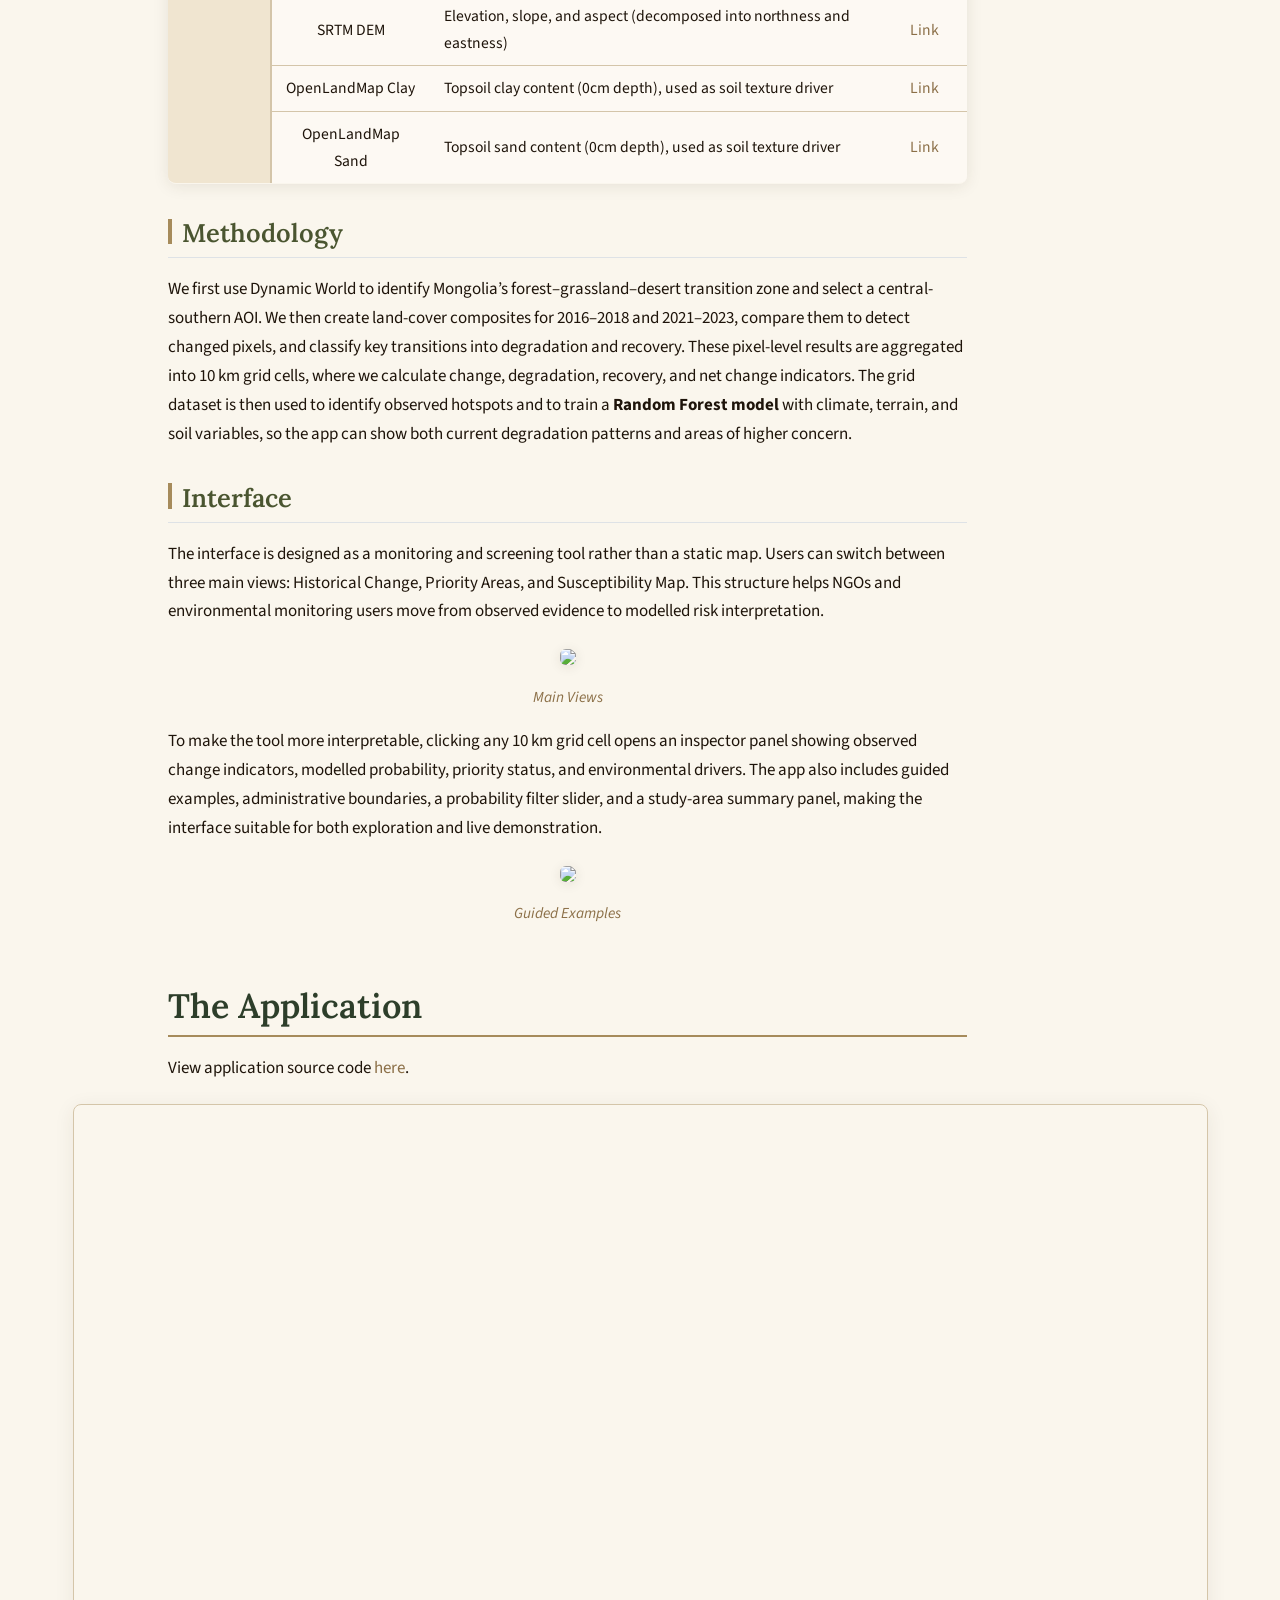
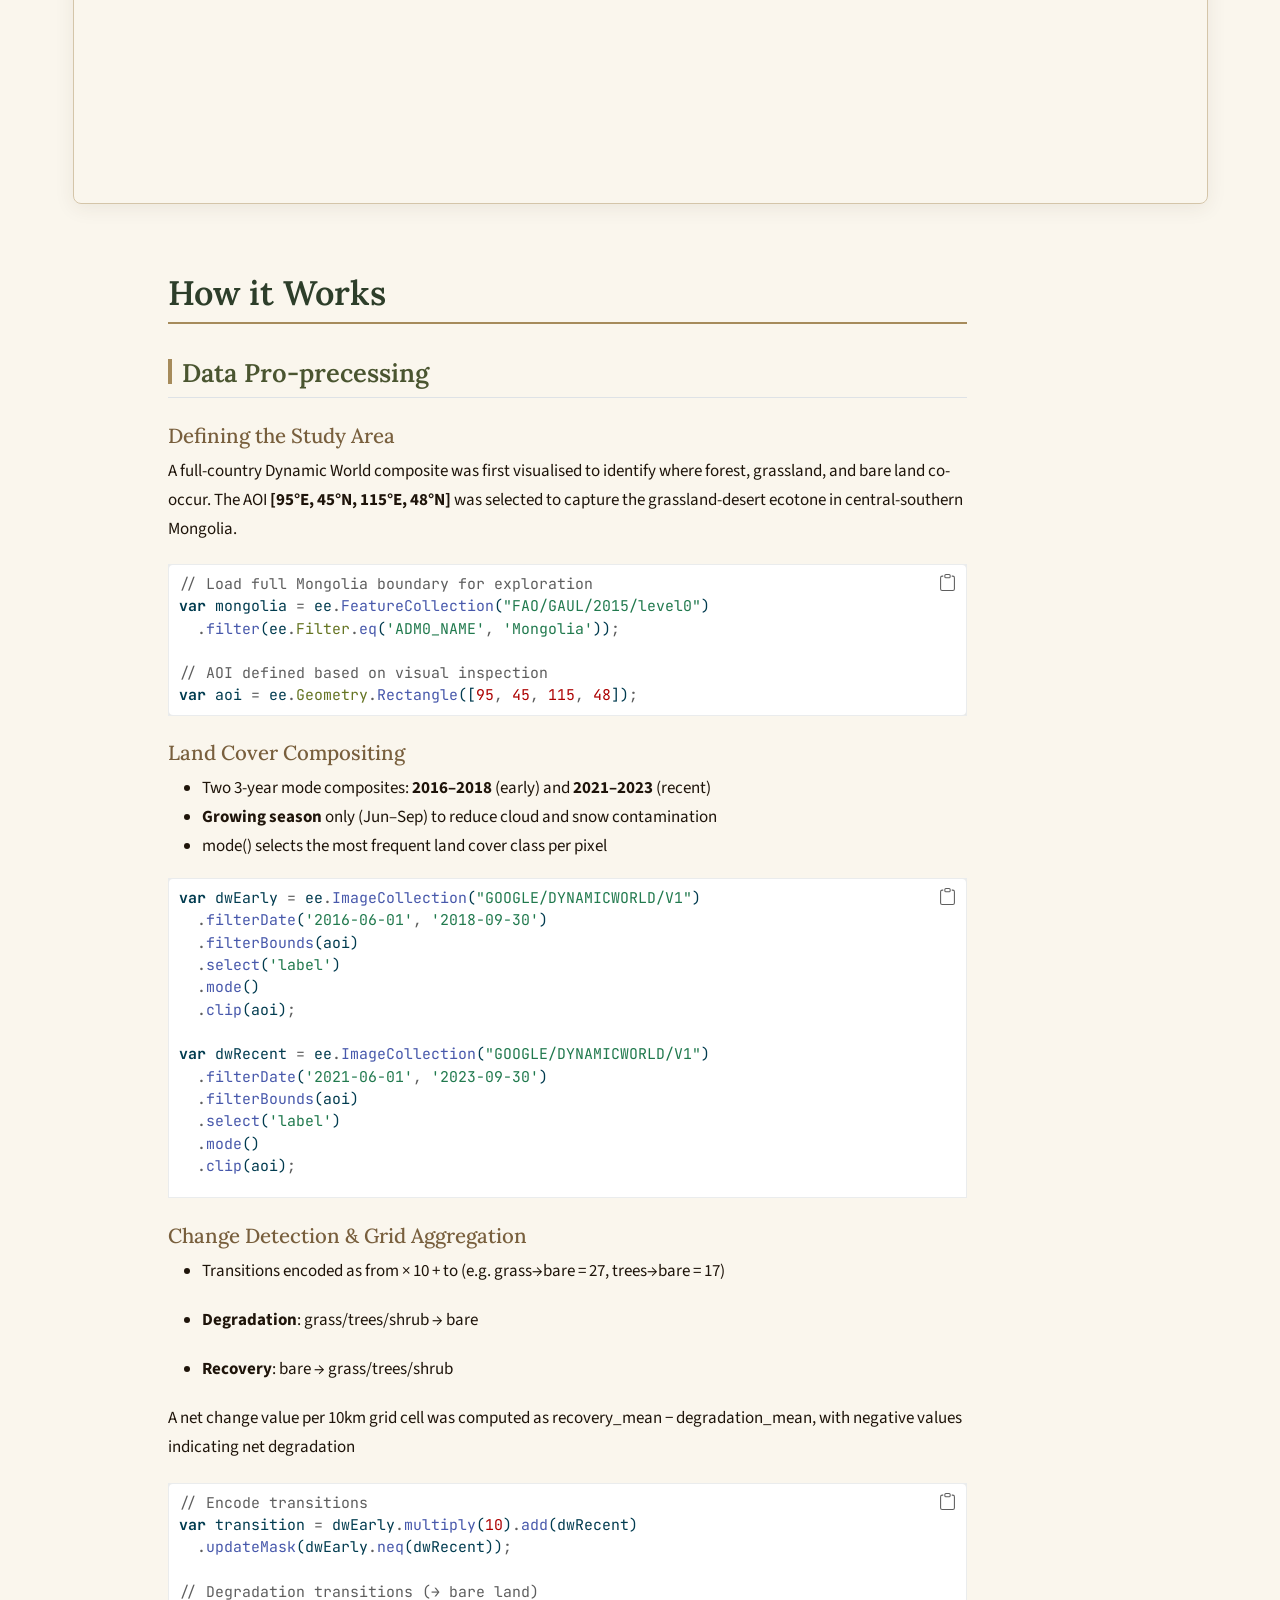
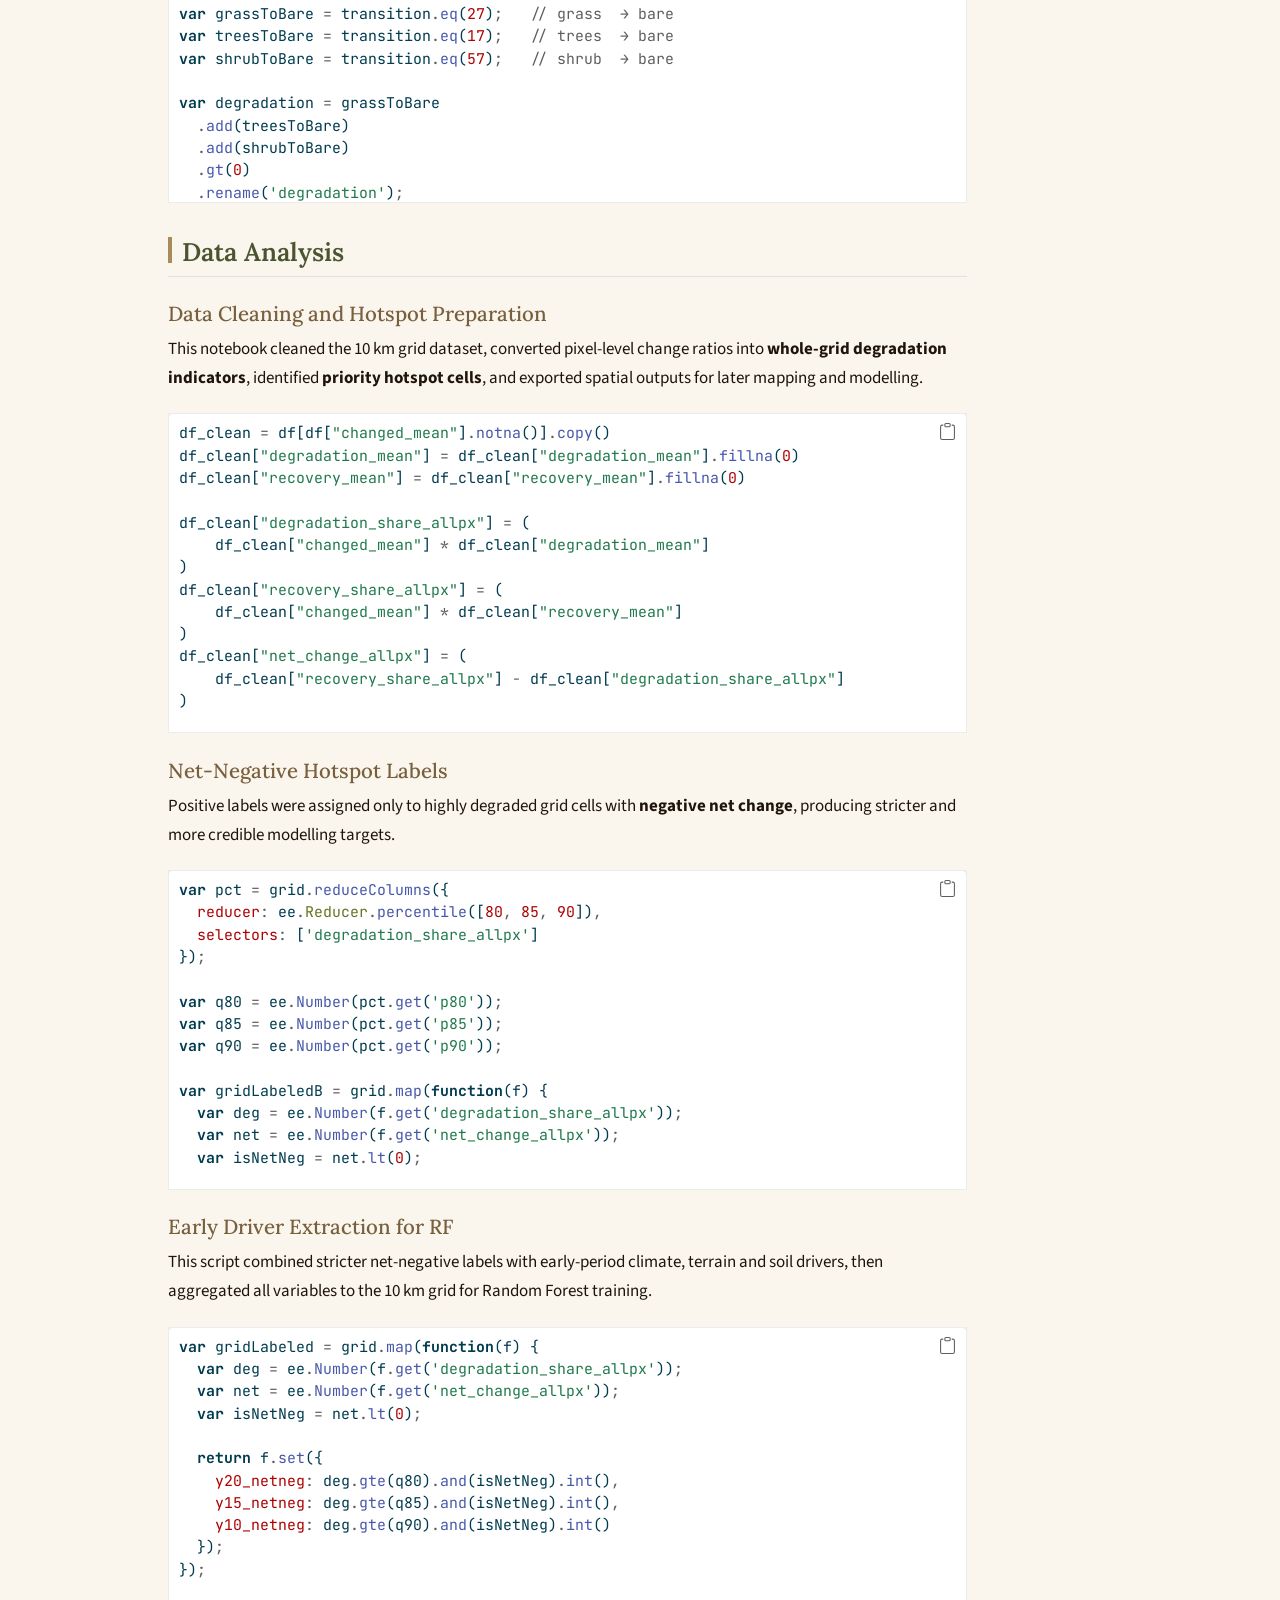
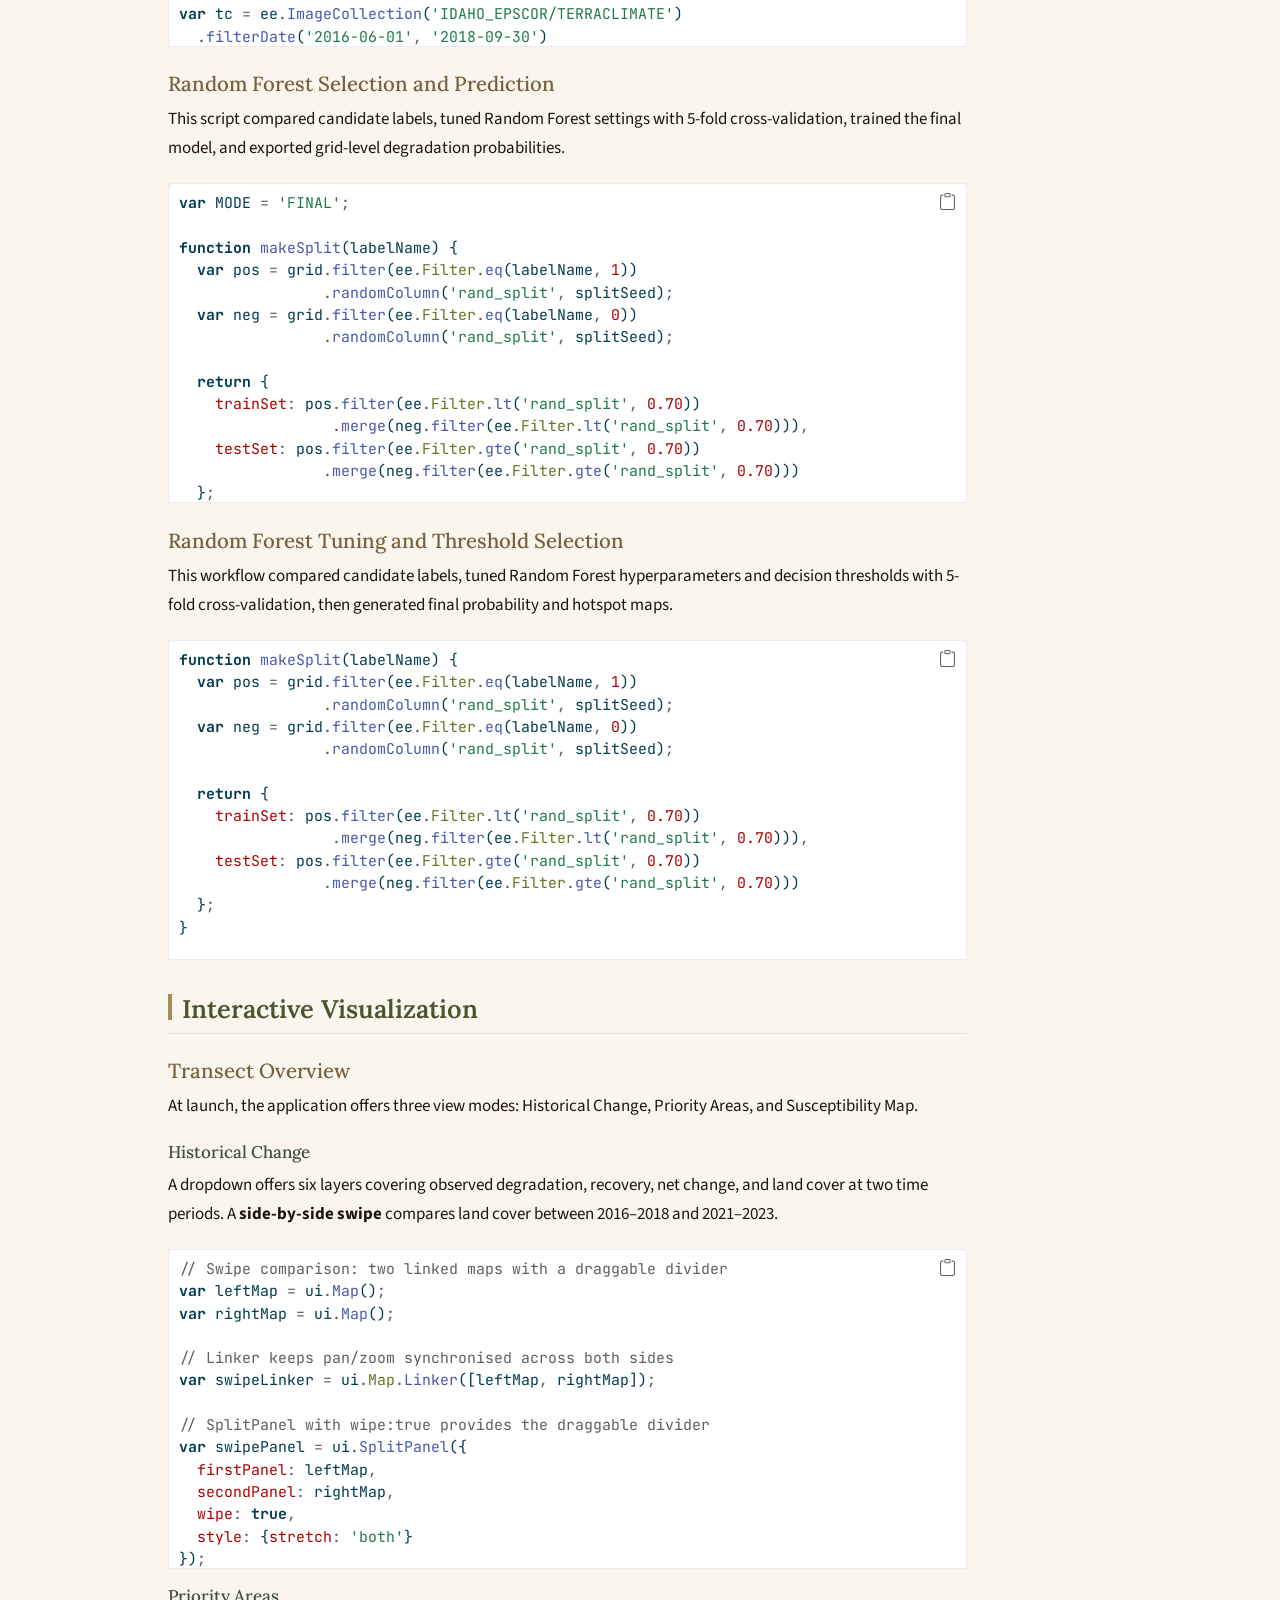
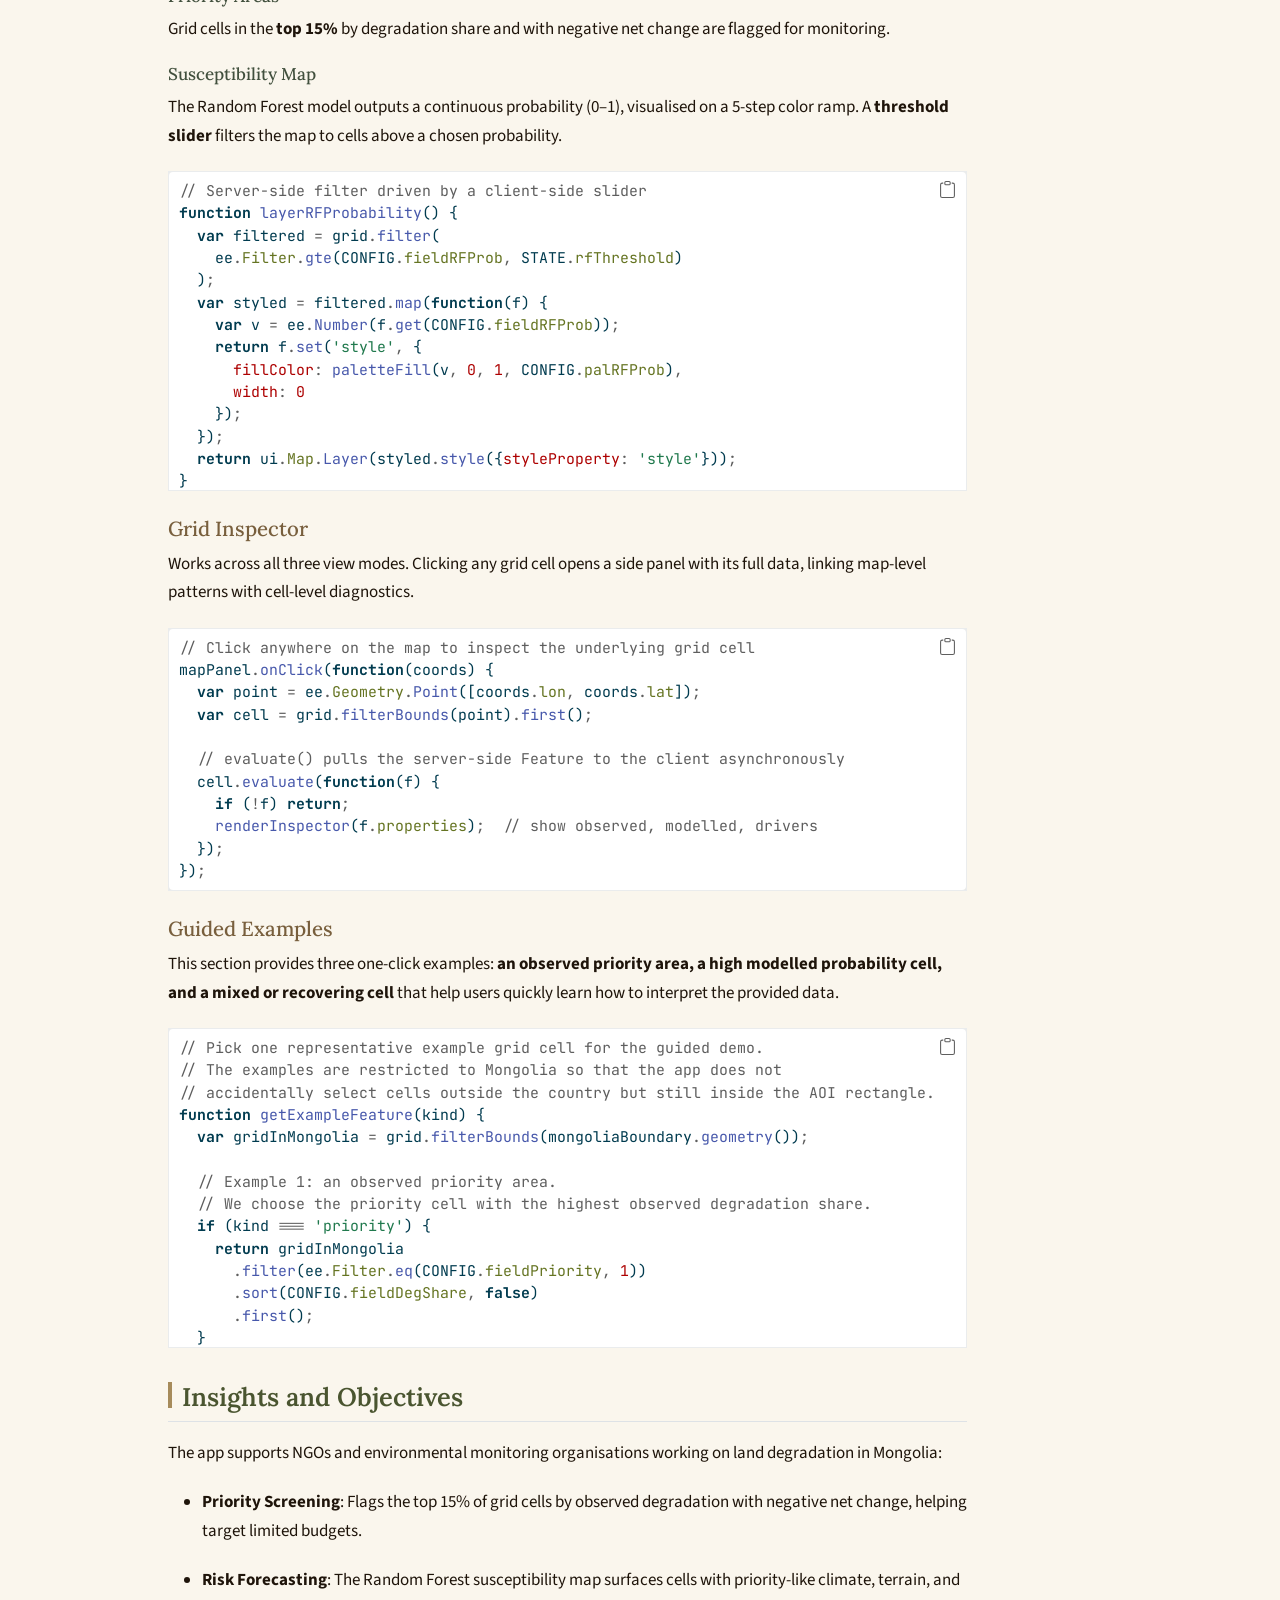
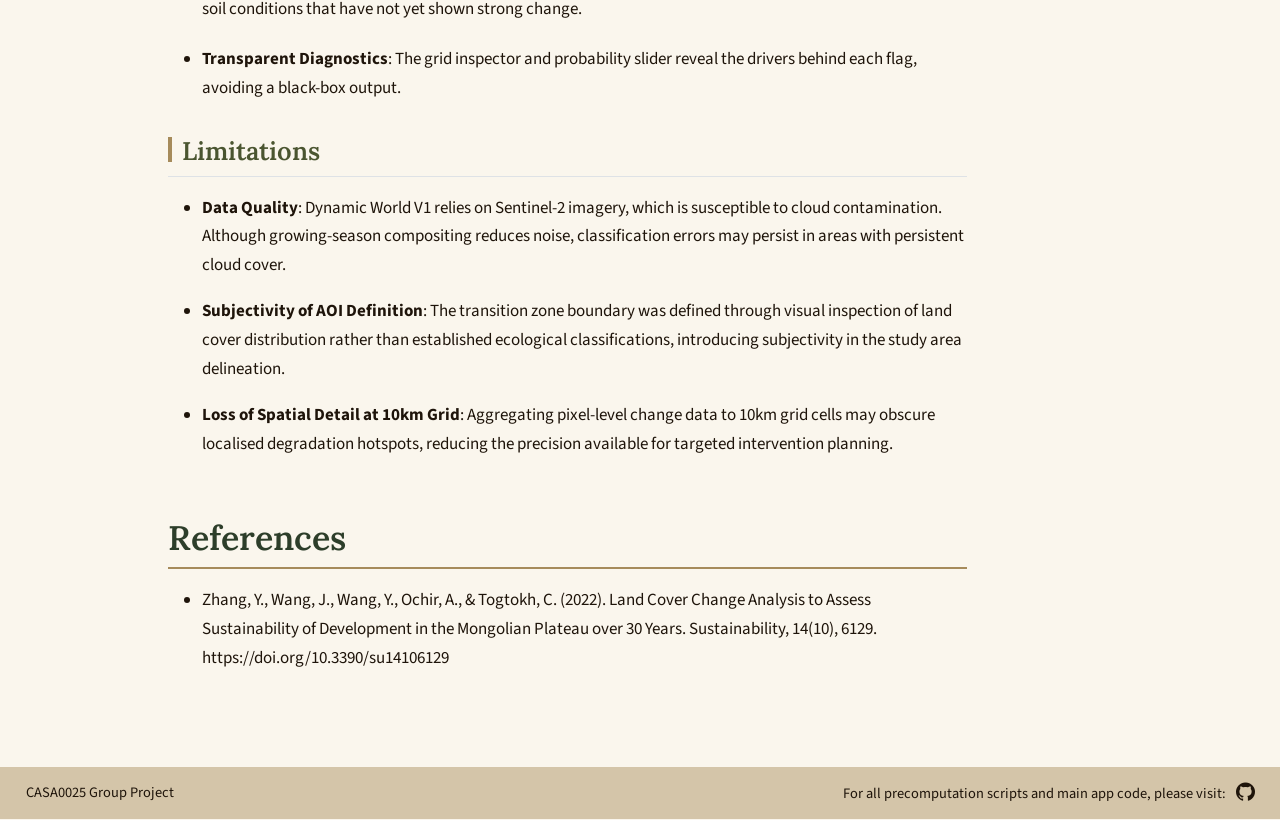
==== commit a95a836f: "web" ====
--- a/docs/index.html
+++ b/docs/index.html
@@ -225,32 +225,37 @@
 </thead>
 <tbody>
 <tr class="odd">
-<td rowspan="6" class="category-cell">GEE</td>
+<td rowspan="7" class="category-cell">GEE</td>
 <td>Dynamic World V1</td>
 <td class="desc-cell">10m land cover classification, composited for 2016–2018 and 2021–2023</td>
 <td><a href="https://developers.google.com/earth-engine/datasets/catalog/GOOGLE_DYNAMICWORLD_V1">Link</a></td>
 </tr>
 <tr class="even">
-<td>FAO GAUL 2015</td>
+<td>FAO GAUL 2015 Level 0</td>
 <td class="desc-cell">Global country boundaries, used to define Mongolia study extent</td>
 <td><a href="https://developers.google.com/earth-engine/datasets/catalog/FAO_GAUL_2015_level0">Link</a></td>
 </tr>
 <tr class="odd">
+<td>FAO GAUL 2015 Level 1</td>
+<td class="desc-cell">Mongolia province-level administrative boundaries, used as a reference layer in the interface</td>
+<td><a href="https://developers.google.com/earth-engine/datasets/catalog/FAO_GAUL_2015_level1">Link</a></td>
+</tr>
+<tr class="even">
 <td>TerraClimate</td>
 <td class="desc-cell">Monthly climate data (precipitation, VPD, PET, wind speed), composited for 2016–2018</td>
 <td><a href="https://developers.google.com/earth-engine/datasets/catalog/IDAHO_EPSCOR_TERRACLIMATE">Link</a></td>
 </tr>
-<tr class="even">
+<tr class="odd">
 <td>SRTM DEM</td>
 <td class="desc-cell">Elevation, slope, and aspect (decomposed into northness and eastness)</td>
 <td><a href="https://developers.google.com/earth-engine/datasets/catalog/USGS_SRTMGL1_003">Link</a></td>
 </tr>
-<tr class="odd">
+<tr class="even">
 <td>OpenLandMap Clay</td>
 <td class="desc-cell">Topsoil clay content (0cm depth), used as soil texture driver</td>
 <td><a href="https://developers.google.com/earth-engine/datasets/catalog/OpenLandMap_SOL_SOL_CLAY-WFRACTION_USDA-3A1A1A_M_v02">Link</a></td>
 </tr>
-<tr class="even">
+<tr class="odd">
 <td>OpenLandMap Sand</td>
 <td class="desc-cell">Topsoil sand content (0cm depth), used as soil texture driver</td>
 <td><a href="https://developers.google.com/earth-engine/datasets/catalog/OpenLandMap_SOL_SOL_SAND-WFRACTION_USDA-3A1A1A_M_v02">Link</a></td>
@@ -609,82 +614,110 @@
 <section id="guided-examples" class="level3">
 <h3 class="anchored" data-anchor-id="guided-examples">Guided Examples</h3>
 <p>This section provides three one-click examples: <strong>an observed priority area, a high modelled probability cell, and a mixed or recovering cell</strong> that help users quickly learn how to interpret the provided data.</p>
-<div class="code-copy-outer-scaffold"><div class="sourceCode" id="cb12"><pre class="sourceCode javascript code-with-copy"><code class="sourceCode javascript"><span id="cb12-1"><a href="#cb12-1" aria-hidden="true" tabindex="-1"></a><span class="kw">function</span> <span class="fu">getExampleFeature</span>(kind) {</span>
-<span id="cb12-2"><a href="#cb12-2" aria-hidden="true" tabindex="-1"></a>  <span class="kw">var</span> gridInMongolia <span class="op">=</span> grid<span class="op">.</span><span class="fu">filterBounds</span>(mongoliaBoundary<span class="op">.</span><span class="fu">geometry</span>())<span class="op">;</span></span>
-<span id="cb12-3"><a href="#cb12-3" aria-hidden="true" tabindex="-1"></a></span>
-<span id="cb12-4"><a href="#cb12-4" aria-hidden="true" tabindex="-1"></a>  <span class="cf">if</span> (kind <span class="op">===</span> <span class="st">'priority'</span>) {</span>
-<span id="cb12-5"><a href="#cb12-5" aria-hidden="true" tabindex="-1"></a>    <span class="cf">return</span> gridInMongolia</span>
-<span id="cb12-6"><a href="#cb12-6" aria-hidden="true" tabindex="-1"></a>      <span class="op">.</span><span class="fu">filter</span>(ee<span class="op">.</span><span class="at">Filter</span><span class="op">.</span><span class="fu">eq</span>(CONFIG<span class="op">.</span><span class="at">fieldPriority</span><span class="op">,</span> <span class="dv">1</span>))</span>
-<span id="cb12-7"><a href="#cb12-7" aria-hidden="true" tabindex="-1"></a>      <span class="op">.</span><span class="fu">sort</span>(CONFIG<span class="op">.</span><span class="at">fieldDegShare</span><span class="op">,</span> <span class="kw">false</span>)</span>
-<span id="cb12-8"><a href="#cb12-8" aria-hidden="true" tabindex="-1"></a>      <span class="op">.</span><span class="fu">first</span>()<span class="op">;</span></span>
-<span id="cb12-9"><a href="#cb12-9" aria-hidden="true" tabindex="-1"></a>  }</span>
-<span id="cb12-10"><a href="#cb12-10" aria-hidden="true" tabindex="-1"></a></span>
-<span id="cb12-11"><a href="#cb12-11" aria-hidden="true" tabindex="-1"></a>  <span class="cf">if</span> (kind <span class="op">===</span> <span class="st">'model'</span>) {</span>
-<span id="cb12-12"><a href="#cb12-12" aria-hidden="true" tabindex="-1"></a>    <span class="cf">return</span> gridInMongolia</span>
-<span id="cb12-13"><a href="#cb12-13" aria-hidden="true" tabindex="-1"></a>      <span class="op">.</span><span class="fu">sort</span>(CONFIG<span class="op">.</span><span class="at">fieldRFProb</span><span class="op">,</span> <span class="kw">false</span>)</span>
-<span id="cb12-14"><a href="#cb12-14" aria-hidden="true" tabindex="-1"></a>      <span class="op">.</span><span class="fu">first</span>()<span class="op">;</span></span>
-<span id="cb12-15"><a href="#cb12-15" aria-hidden="true" tabindex="-1"></a>  }</span>
-<span id="cb12-16"><a href="#cb12-16" aria-hidden="true" tabindex="-1"></a></span>
-<span id="cb12-17"><a href="#cb12-17" aria-hidden="true" tabindex="-1"></a>  <span class="cf">if</span> (kind <span class="op">===</span> <span class="st">'recovery'</span>) {</span>
-<span id="cb12-18"><a href="#cb12-18" aria-hidden="true" tabindex="-1"></a>    <span class="cf">return</span> gridInMongolia</span>
-<span id="cb12-19"><a href="#cb12-19" aria-hidden="true" tabindex="-1"></a>      <span class="op">.</span><span class="fu">filter</span>(ee<span class="op">.</span><span class="at">Filter</span><span class="op">.</span><span class="fu">gt</span>(CONFIG<span class="op">.</span><span class="at">fieldNetChange</span><span class="op">,</span> <span class="dv">0</span>))</span>
-<span id="cb12-20"><a href="#cb12-20" aria-hidden="true" tabindex="-1"></a>      <span class="op">.</span><span class="fu">filter</span>(ee<span class="op">.</span><span class="at">Filter</span><span class="op">.</span><span class="fu">gt</span>(CONFIG<span class="op">.</span><span class="at">fieldRecShare</span><span class="op">,</span> <span class="dv">0</span>))</span>
-<span id="cb12-21"><a href="#cb12-21" aria-hidden="true" tabindex="-1"></a>      <span class="op">.</span><span class="fu">sort</span>(CONFIG<span class="op">.</span><span class="at">fieldRecShare</span><span class="op">,</span> <span class="kw">false</span>)</span>
-<span id="cb12-22"><a href="#cb12-22" aria-hidden="true" tabindex="-1"></a>      <span class="op">.</span><span class="fu">first</span>()<span class="op">;</span></span>
-<span id="cb12-23"><a href="#cb12-23" aria-hidden="true" tabindex="-1"></a>  }</span>
-<span id="cb12-24"><a href="#cb12-24" aria-hidden="true" tabindex="-1"></a>}</span>
-<span id="cb12-25"><a href="#cb12-25" aria-hidden="true" tabindex="-1"></a></span>
-<span id="cb12-26"><a href="#cb12-26" aria-hidden="true" tabindex="-1"></a><span class="kw">function</span> <span class="fu">goToExample</span>(kind) {</span>
-<span id="cb12-27"><a href="#cb12-27" aria-hidden="true" tabindex="-1"></a>  <span class="kw">var</span> exampleName<span class="op">;</span></span>
-<span id="cb12-28"><a href="#cb12-28" aria-hidden="true" tabindex="-1"></a>  <span class="kw">var</span> targetView<span class="op">;</span></span>
-<span id="cb12-29"><a href="#cb12-29" aria-hidden="true" tabindex="-1"></a>  <span class="kw">var</span> targetLayer<span class="op">;</span></span>
-<span id="cb12-30"><a href="#cb12-30" aria-hidden="true" tabindex="-1"></a></span>
-<span id="cb12-31"><a href="#cb12-31" aria-hidden="true" tabindex="-1"></a>  <span class="cf">if</span> (kind <span class="op">===</span> <span class="st">'priority'</span>) {</span>
-<span id="cb12-32"><a href="#cb12-32" aria-hidden="true" tabindex="-1"></a>    exampleName <span class="op">=</span> <span class="st">'Observed priority area'</span><span class="op">;</span></span>
-<span id="cb12-33"><a href="#cb12-33" aria-hidden="true" tabindex="-1"></a>    targetView <span class="op">=</span> <span class="st">'B'</span><span class="op">;</span></span>
-<span id="cb12-34"><a href="#cb12-34" aria-hidden="true" tabindex="-1"></a>    targetLayer <span class="op">=</span> <span class="st">'net'</span><span class="op">;</span></span>
-<span id="cb12-35"><a href="#cb12-35" aria-hidden="true" tabindex="-1"></a>  } <span class="cf">else</span> <span class="cf">if</span> (kind <span class="op">===</span> <span class="st">'model'</span>) {</span>
-<span id="cb12-36"><a href="#cb12-36" aria-hidden="true" tabindex="-1"></a>    exampleName <span class="op">=</span> <span class="st">'High modelled probability'</span><span class="op">;</span></span>
-<span id="cb12-37"><a href="#cb12-37" aria-hidden="true" tabindex="-1"></a>    targetView <span class="op">=</span> <span class="st">'D'</span><span class="op">;</span></span>
-<span id="cb12-38"><a href="#cb12-38" aria-hidden="true" tabindex="-1"></a>    targetLayer <span class="op">=</span> <span class="st">'net'</span><span class="op">;</span></span>
-<span id="cb12-39"><a href="#cb12-39" aria-hidden="true" tabindex="-1"></a>  } <span class="cf">else</span> {</span>
-<span id="cb12-40"><a href="#cb12-40" aria-hidden="true" tabindex="-1"></a>    exampleName <span class="op">=</span> <span class="st">'Mixed / recovering cell'</span><span class="op">;</span></span>
-<span id="cb12-41"><a href="#cb12-41" aria-hidden="true" tabindex="-1"></a>    targetView <span class="op">=</span> <span class="st">'A'</span><span class="op">;</span></span>
-<span id="cb12-42"><a href="#cb12-42" aria-hidden="true" tabindex="-1"></a>    targetLayer <span class="op">=</span> <span class="st">'rec'</span><span class="op">;</span></span>
-<span id="cb12-43"><a href="#cb12-43" aria-hidden="true" tabindex="-1"></a>  }</span>
+<div class="code-copy-outer-scaffold"><div class="sourceCode" id="cb12"><pre class="sourceCode javascript code-with-copy"><code class="sourceCode javascript"><span id="cb12-1"><a href="#cb12-1" aria-hidden="true" tabindex="-1"></a><span class="co">// Pick one representative example grid cell for the guided demo.</span></span>
+<span id="cb12-2"><a href="#cb12-2" aria-hidden="true" tabindex="-1"></a><span class="co">// The examples are restricted to Mongolia so that the app does not</span></span>
+<span id="cb12-3"><a href="#cb12-3" aria-hidden="true" tabindex="-1"></a><span class="co">// accidentally select cells outside the country but still inside the AOI rectangle.</span></span>
+<span id="cb12-4"><a href="#cb12-4" aria-hidden="true" tabindex="-1"></a><span class="kw">function</span> <span class="fu">getExampleFeature</span>(kind) {</span>
+<span id="cb12-5"><a href="#cb12-5" aria-hidden="true" tabindex="-1"></a>  <span class="kw">var</span> gridInMongolia <span class="op">=</span> grid<span class="op">.</span><span class="fu">filterBounds</span>(mongoliaBoundary<span class="op">.</span><span class="fu">geometry</span>())<span class="op">;</span></span>
+<span id="cb12-6"><a href="#cb12-6" aria-hidden="true" tabindex="-1"></a></span>
+<span id="cb12-7"><a href="#cb12-7" aria-hidden="true" tabindex="-1"></a>  <span class="co">// Example 1: an observed priority area.</span></span>
+<span id="cb12-8"><a href="#cb12-8" aria-hidden="true" tabindex="-1"></a>  <span class="co">// We choose the priority cell with the highest observed degradation share.</span></span>
+<span id="cb12-9"><a href="#cb12-9" aria-hidden="true" tabindex="-1"></a>  <span class="cf">if</span> (kind <span class="op">===</span> <span class="st">'priority'</span>) {</span>
+<span id="cb12-10"><a href="#cb12-10" aria-hidden="true" tabindex="-1"></a>    <span class="cf">return</span> gridInMongolia</span>
+<span id="cb12-11"><a href="#cb12-11" aria-hidden="true" tabindex="-1"></a>      <span class="op">.</span><span class="fu">filter</span>(ee<span class="op">.</span><span class="at">Filter</span><span class="op">.</span><span class="fu">eq</span>(CONFIG<span class="op">.</span><span class="at">fieldPriority</span><span class="op">,</span> <span class="dv">1</span>))</span>
+<span id="cb12-12"><a href="#cb12-12" aria-hidden="true" tabindex="-1"></a>      <span class="op">.</span><span class="fu">sort</span>(CONFIG<span class="op">.</span><span class="at">fieldDegShare</span><span class="op">,</span> <span class="kw">false</span>)</span>
+<span id="cb12-13"><a href="#cb12-13" aria-hidden="true" tabindex="-1"></a>      <span class="op">.</span><span class="fu">first</span>()<span class="op">;</span></span>
+<span id="cb12-14"><a href="#cb12-14" aria-hidden="true" tabindex="-1"></a>  }</span>
+<span id="cb12-15"><a href="#cb12-15" aria-hidden="true" tabindex="-1"></a></span>
+<span id="cb12-16"><a href="#cb12-16" aria-hidden="true" tabindex="-1"></a>  <span class="co">// Example 2: a high modelled-risk cell.</span></span>
+<span id="cb12-17"><a href="#cb12-17" aria-hidden="true" tabindex="-1"></a>  <span class="co">// We choose the cell with the highest Random Forest probability.</span></span>
+<span id="cb12-18"><a href="#cb12-18" aria-hidden="true" tabindex="-1"></a>  <span class="cf">if</span> (kind <span class="op">===</span> <span class="st">'model'</span>) {</span>
+<span id="cb12-19"><a href="#cb12-19" aria-hidden="true" tabindex="-1"></a>    <span class="cf">return</span> gridInMongolia</span>
+<span id="cb12-20"><a href="#cb12-20" aria-hidden="true" tabindex="-1"></a>      <span class="op">.</span><span class="fu">sort</span>(CONFIG<span class="op">.</span><span class="at">fieldRFProb</span><span class="op">,</span> <span class="kw">false</span>)</span>
+<span id="cb12-21"><a href="#cb12-21" aria-hidden="true" tabindex="-1"></a>      <span class="op">.</span><span class="fu">first</span>()<span class="op">;</span></span>
+<span id="cb12-22"><a href="#cb12-22" aria-hidden="true" tabindex="-1"></a>  }</span>
+<span id="cb12-23"><a href="#cb12-23" aria-hidden="true" tabindex="-1"></a></span>
+<span id="cb12-24"><a href="#cb12-24" aria-hidden="true" tabindex="-1"></a>  <span class="co">// Example 3: a recovering or mixed-change cell.</span></span>
+<span id="cb12-25"><a href="#cb12-25" aria-hidden="true" tabindex="-1"></a>  <span class="co">// We choose a cell with positive net change and high recovery share.</span></span>
+<span id="cb12-26"><a href="#cb12-26" aria-hidden="true" tabindex="-1"></a>  <span class="co">// This gives users a contrast case, not just degradation examples.</span></span>
+<span id="cb12-27"><a href="#cb12-27" aria-hidden="true" tabindex="-1"></a>  <span class="cf">if</span> (kind <span class="op">===</span> <span class="st">'recovery'</span>) {</span>
+<span id="cb12-28"><a href="#cb12-28" aria-hidden="true" tabindex="-1"></a>    <span class="cf">return</span> gridInMongolia</span>
+<span id="cb12-29"><a href="#cb12-29" aria-hidden="true" tabindex="-1"></a>      <span class="op">.</span><span class="fu">filter</span>(ee<span class="op">.</span><span class="at">Filter</span><span class="op">.</span><span class="fu">gt</span>(CONFIG<span class="op">.</span><span class="at">fieldNetChange</span><span class="op">,</span> <span class="dv">0</span>))</span>
+<span id="cb12-30"><a href="#cb12-30" aria-hidden="true" tabindex="-1"></a>      <span class="op">.</span><span class="fu">filter</span>(ee<span class="op">.</span><span class="at">Filter</span><span class="op">.</span><span class="fu">gt</span>(CONFIG<span class="op">.</span><span class="at">fieldRecShare</span><span class="op">,</span> <span class="dv">0</span>))</span>
+<span id="cb12-31"><a href="#cb12-31" aria-hidden="true" tabindex="-1"></a>      <span class="op">.</span><span class="fu">sort</span>(CONFIG<span class="op">.</span><span class="at">fieldRecShare</span><span class="op">,</span> <span class="kw">false</span>)</span>
+<span id="cb12-32"><a href="#cb12-32" aria-hidden="true" tabindex="-1"></a>      <span class="op">.</span><span class="fu">first</span>()<span class="op">;</span></span>
+<span id="cb12-33"><a href="#cb12-33" aria-hidden="true" tabindex="-1"></a>  }</span>
+<span id="cb12-34"><a href="#cb12-34" aria-hidden="true" tabindex="-1"></a>}</span>
+<span id="cb12-35"><a href="#cb12-35" aria-hidden="true" tabindex="-1"></a></span>
+<span id="cb12-36"><a href="#cb12-36" aria-hidden="true" tabindex="-1"></a></span>
+<span id="cb12-37"><a href="#cb12-37" aria-hidden="true" tabindex="-1"></a><span class="co">// Jump to the selected guided example.</span></span>
+<span id="cb12-38"><a href="#cb12-38" aria-hidden="true" tabindex="-1"></a><span class="co">// This function changes the map view, highlights the selected grid cell,</span></span>
+<span id="cb12-39"><a href="#cb12-39" aria-hidden="true" tabindex="-1"></a><span class="co">// opens the inspector, and shows the short explanation callout.</span></span>
+<span id="cb12-40"><a href="#cb12-40" aria-hidden="true" tabindex="-1"></a><span class="kw">function</span> <span class="fu">goToExample</span>(kind) {</span>
+<span id="cb12-41"><a href="#cb12-41" aria-hidden="true" tabindex="-1"></a>  <span class="kw">var</span> exampleName<span class="op">;</span></span>
+<span id="cb12-42"><a href="#cb12-42" aria-hidden="true" tabindex="-1"></a>  <span class="kw">var</span> targetView<span class="op">;</span></span>
+<span id="cb12-43"><a href="#cb12-43" aria-hidden="true" tabindex="-1"></a>  <span class="kw">var</span> targetLayer<span class="op">;</span></span>
 <span id="cb12-44"><a href="#cb12-44" aria-hidden="true" tabindex="-1"></a></span>
-<span id="cb12-45"><a href="#cb12-45" aria-hidden="true" tabindex="-1"></a>  <span class="kw">var</span> exampleFeature <span class="op">=</span> ee<span class="op">.</span><span class="fu">Feature</span>(<span class="fu">getExampleFeature</span>(kind))<span class="op">;</span></span>
-<span id="cb12-46"><a href="#cb12-46" aria-hidden="true" tabindex="-1"></a>  <span class="kw">var</span> centroid <span class="op">=</span> exampleFeature<span class="op">.</span><span class="fu">geometry</span>()<span class="op">.</span><span class="fu">centroid</span>(<span class="dv">1</span>)<span class="op">;</span></span>
-<span id="cb12-47"><a href="#cb12-47" aria-hidden="true" tabindex="-1"></a>  <span class="kw">var</span> coords <span class="op">=</span> centroid<span class="op">.</span><span class="fu">coordinates</span>()<span class="op">;</span></span>
-<span id="cb12-48"><a href="#cb12-48" aria-hidden="true" tabindex="-1"></a></span>
-<span id="cb12-49"><a href="#cb12-49" aria-hidden="true" tabindex="-1"></a>  exampleFeature<span class="op">.</span><span class="fu">evaluate</span>(<span class="kw">function</span>(featureResult) {</span>
-<span id="cb12-50"><a href="#cb12-50" aria-hidden="true" tabindex="-1"></a>    coords<span class="op">.</span><span class="fu">evaluate</span>(<span class="kw">function</span>(coordResult) {</span>
-<span id="cb12-51"><a href="#cb12-51" aria-hidden="true" tabindex="-1"></a>      <span class="kw">var</span> lon <span class="op">=</span> coordResult[<span class="dv">0</span>]<span class="op">;</span></span>
-<span id="cb12-52"><a href="#cb12-52" aria-hidden="true" tabindex="-1"></a>      <span class="kw">var</span> lat <span class="op">=</span> coordResult[<span class="dv">1</span>]<span class="op">;</span></span>
-<span id="cb12-53"><a href="#cb12-53" aria-hidden="true" tabindex="-1"></a></span>
-<span id="cb12-54"><a href="#cb12-54" aria-hidden="true" tabindex="-1"></a>      STATE<span class="op">.</span><span class="at">viewMode</span> <span class="op">=</span> targetView<span class="op">;</span></span>
-<span id="cb12-55"><a href="#cb12-55" aria-hidden="true" tabindex="-1"></a>      STATE<span class="op">.</span><span class="at">activeSubLayer</span> <span class="op">=</span> targetLayer<span class="op">;</span></span>
-<span id="cb12-56"><a href="#cb12-56" aria-hidden="true" tabindex="-1"></a>      STATE<span class="op">.</span><span class="at">exampleFeature</span> <span class="op">=</span> exampleFeature<span class="op">;</span></span>
-<span id="cb12-57"><a href="#cb12-57" aria-hidden="true" tabindex="-1"></a>      STATE<span class="op">.</span><span class="at">exampleName</span> <span class="op">=</span> exampleName<span class="op">;</span></span>
-<span id="cb12-58"><a href="#cb12-58" aria-hidden="true" tabindex="-1"></a>      STATE<span class="op">.</span><span class="at">exampleKind</span> <span class="op">=</span> kind<span class="op">;</span></span>
+<span id="cb12-45"><a href="#cb12-45" aria-hidden="true" tabindex="-1"></a>  <span class="co">// Set the map mode and layer depending on which example the user clicked.</span></span>
+<span id="cb12-46"><a href="#cb12-46" aria-hidden="true" tabindex="-1"></a>  <span class="cf">if</span> (kind <span class="op">===</span> <span class="st">'priority'</span>) {</span>
+<span id="cb12-47"><a href="#cb12-47" aria-hidden="true" tabindex="-1"></a>    exampleName <span class="op">=</span> <span class="st">'Observed priority area'</span><span class="op">;</span></span>
+<span id="cb12-48"><a href="#cb12-48" aria-hidden="true" tabindex="-1"></a>    targetView <span class="op">=</span> <span class="st">'B'</span><span class="op">;</span>       <span class="co">// Priority Areas view</span></span>
+<span id="cb12-49"><a href="#cb12-49" aria-hidden="true" tabindex="-1"></a>    targetLayer <span class="op">=</span> <span class="st">'net'</span><span class="op">;</span></span>
+<span id="cb12-50"><a href="#cb12-50" aria-hidden="true" tabindex="-1"></a>  } <span class="cf">else</span> <span class="cf">if</span> (kind <span class="op">===</span> <span class="st">'model'</span>) {</span>
+<span id="cb12-51"><a href="#cb12-51" aria-hidden="true" tabindex="-1"></a>    exampleName <span class="op">=</span> <span class="st">'High modelled probability'</span><span class="op">;</span></span>
+<span id="cb12-52"><a href="#cb12-52" aria-hidden="true" tabindex="-1"></a>    targetView <span class="op">=</span> <span class="st">'D'</span><span class="op">;</span>       <span class="co">// Susceptibility Map view</span></span>
+<span id="cb12-53"><a href="#cb12-53" aria-hidden="true" tabindex="-1"></a>    targetLayer <span class="op">=</span> <span class="st">'net'</span><span class="op">;</span></span>
+<span id="cb12-54"><a href="#cb12-54" aria-hidden="true" tabindex="-1"></a>  } <span class="cf">else</span> {</span>
+<span id="cb12-55"><a href="#cb12-55" aria-hidden="true" tabindex="-1"></a>    exampleName <span class="op">=</span> <span class="st">'Mixed / recovering cell'</span><span class="op">;</span></span>
+<span id="cb12-56"><a href="#cb12-56" aria-hidden="true" tabindex="-1"></a>    targetView <span class="op">=</span> <span class="st">'A'</span><span class="op">;</span>       <span class="co">// Historical Change view</span></span>
+<span id="cb12-57"><a href="#cb12-57" aria-hidden="true" tabindex="-1"></a>    targetLayer <span class="op">=</span> <span class="st">'rec'</span><span class="op">;</span>    <span class="co">// Recovery share layer</span></span>
+<span id="cb12-58"><a href="#cb12-58" aria-hidden="true" tabindex="-1"></a>  }</span>
 <span id="cb12-59"><a href="#cb12-59" aria-hidden="true" tabindex="-1"></a></span>
-<span id="cb12-60"><a href="#cb12-60" aria-hidden="true" tabindex="-1"></a>      <span class="cf">if</span> (kind <span class="op">===</span> <span class="st">'priority'</span>) {</span>
-<span id="cb12-61"><a href="#cb12-61" aria-hidden="true" tabindex="-1"></a>        STATE<span class="op">.</span><span class="at">highlightMetric</span> <span class="op">=</span> CONFIG<span class="op">.</span><span class="at">fieldDegShare</span><span class="op">;</span></span>
-<span id="cb12-62"><a href="#cb12-62" aria-hidden="true" tabindex="-1"></a>      } <span class="cf">else</span> <span class="cf">if</span> (kind <span class="op">===</span> <span class="st">'model'</span>) {</span>
-<span id="cb12-63"><a href="#cb12-63" aria-hidden="true" tabindex="-1"></a>        STATE<span class="op">.</span><span class="at">highlightMetric</span> <span class="op">=</span> CONFIG<span class="op">.</span><span class="at">fieldRFProb</span><span class="op">;</span></span>
-<span id="cb12-64"><a href="#cb12-64" aria-hidden="true" tabindex="-1"></a>      } <span class="cf">else</span> {</span>
-<span id="cb12-65"><a href="#cb12-65" aria-hidden="true" tabindex="-1"></a>        STATE<span class="op">.</span><span class="at">highlightMetric</span> <span class="op">=</span> CONFIG<span class="op">.</span><span class="at">fieldRecShare</span><span class="op">;</span></span>
-<span id="cb12-66"><a href="#cb12-66" aria-hidden="true" tabindex="-1"></a>      }</span>
-<span id="cb12-67"><a href="#cb12-67" aria-hidden="true" tabindex="-1"></a></span>
-<span id="cb12-68"><a href="#cb12-68" aria-hidden="true" tabindex="-1"></a>      <span class="fu">setAppLayout</span>()<span class="op">;</span></span>
-<span id="cb12-69"><a href="#cb12-69" aria-hidden="true" tabindex="-1"></a>      <span class="fu">setActiveLayer</span>()<span class="op">;</span></span>
+<span id="cb12-60"><a href="#cb12-60" aria-hidden="true" tabindex="-1"></a>  <span class="co">// Get the selected example cell from Earth Engine.</span></span>
+<span id="cb12-61"><a href="#cb12-61" aria-hidden="true" tabindex="-1"></a>  <span class="kw">var</span> exampleFeature <span class="op">=</span> ee<span class="op">.</span><span class="fu">Feature</span>(<span class="fu">getExampleFeature</span>(kind))<span class="op">;</span></span>
+<span id="cb12-62"><a href="#cb12-62" aria-hidden="true" tabindex="-1"></a></span>
+<span id="cb12-63"><a href="#cb12-63" aria-hidden="true" tabindex="-1"></a>  <span class="co">// Use the centroid so the map can zoom to the middle of the grid cell.</span></span>
+<span id="cb12-64"><a href="#cb12-64" aria-hidden="true" tabindex="-1"></a>  <span class="kw">var</span> centroid <span class="op">=</span> exampleFeature<span class="op">.</span><span class="fu">geometry</span>()<span class="op">.</span><span class="fu">centroid</span>(<span class="dv">1</span>)<span class="op">;</span></span>
+<span id="cb12-65"><a href="#cb12-65" aria-hidden="true" tabindex="-1"></a>  <span class="kw">var</span> coords <span class="op">=</span> centroid<span class="op">.</span><span class="fu">coordinates</span>()<span class="op">;</span></span>
+<span id="cb12-66"><a href="#cb12-66" aria-hidden="true" tabindex="-1"></a></span>
+<span id="cb12-67"><a href="#cb12-67" aria-hidden="true" tabindex="-1"></a>  <span class="co">// Bring the server-side feature data to the client side,</span></span>
+<span id="cb12-68"><a href="#cb12-68" aria-hidden="true" tabindex="-1"></a>  <span class="co">// so we can use its properties in the inspector and callout.</span></span>
+<span id="cb12-69"><a href="#cb12-69" aria-hidden="true" tabindex="-1"></a>  exampleFeature<span class="op">.</span><span class="fu">evaluate</span>(<span class="kw">function</span>(featureResult) {</span>
 <span id="cb12-70"><a href="#cb12-70" aria-hidden="true" tabindex="-1"></a></span>
-<span id="cb12-71"><a href="#cb12-71" aria-hidden="true" tabindex="-1"></a>      mapPanel<span class="op">.</span><span class="fu">setCenter</span>(lon<span class="op">,</span> lat<span class="op">,</span> <span class="dv">9</span>)<span class="op">;</span></span>
-<span id="cb12-72"><a href="#cb12-72" aria-hidden="true" tabindex="-1"></a>      <span class="fu">renderInspector</span>(featureResult<span class="op">.</span><span class="at">properties</span><span class="op">,</span> <span class="kw">null</span>)<span class="op">;</span></span>
-<span id="cb12-73"><a href="#cb12-73" aria-hidden="true" tabindex="-1"></a>      <span class="fu">renderExampleCallout</span>(kind<span class="op">,</span> featureResult<span class="op">.</span><span class="at">properties</span>)<span class="op">;</span></span>
-<span id="cb12-74"><a href="#cb12-74" aria-hidden="true" tabindex="-1"></a>    })<span class="op">;</span></span>
-<span id="cb12-75"><a href="#cb12-75" aria-hidden="true" tabindex="-1"></a>  })<span class="op">;</span></span>
-<span id="cb12-76"><a href="#cb12-76" aria-hidden="true" tabindex="-1"></a>}</span></code></pre></div><button title="Copy to Clipboard" class="code-copy-button"><i class="bi"></i></button></div>
+<span id="cb12-71"><a href="#cb12-71" aria-hidden="true" tabindex="-1"></a>    <span class="co">// Bring the centroid coordinates to the client side for map centering.</span></span>
+<span id="cb12-72"><a href="#cb12-72" aria-hidden="true" tabindex="-1"></a>    coords<span class="op">.</span><span class="fu">evaluate</span>(<span class="kw">function</span>(coordResult) {</span>
+<span id="cb12-73"><a href="#cb12-73" aria-hidden="true" tabindex="-1"></a>      <span class="kw">var</span> lon <span class="op">=</span> coordResult[<span class="dv">0</span>]<span class="op">;</span></span>
+<span id="cb12-74"><a href="#cb12-74" aria-hidden="true" tabindex="-1"></a>      <span class="kw">var</span> lat <span class="op">=</span> coordResult[<span class="dv">1</span>]<span class="op">;</span></span>
+<span id="cb12-75"><a href="#cb12-75" aria-hidden="true" tabindex="-1"></a></span>
+<span id="cb12-76"><a href="#cb12-76" aria-hidden="true" tabindex="-1"></a>      <span class="co">// Update the app state so the right layer and highlight are shown.</span></span>
+<span id="cb12-77"><a href="#cb12-77" aria-hidden="true" tabindex="-1"></a>      STATE<span class="op">.</span><span class="at">viewMode</span> <span class="op">=</span> targetView<span class="op">;</span></span>
+<span id="cb12-78"><a href="#cb12-78" aria-hidden="true" tabindex="-1"></a>      STATE<span class="op">.</span><span class="at">activeSubLayer</span> <span class="op">=</span> targetLayer<span class="op">;</span></span>
+<span id="cb12-79"><a href="#cb12-79" aria-hidden="true" tabindex="-1"></a>      STATE<span class="op">.</span><span class="at">exampleFeature</span> <span class="op">=</span> exampleFeature<span class="op">;</span></span>
+<span id="cb12-80"><a href="#cb12-80" aria-hidden="true" tabindex="-1"></a>      STATE<span class="op">.</span><span class="at">exampleName</span> <span class="op">=</span> exampleName<span class="op">;</span></span>
+<span id="cb12-81"><a href="#cb12-81" aria-hidden="true" tabindex="-1"></a>      STATE<span class="op">.</span><span class="at">exampleKind</span> <span class="op">=</span> kind<span class="op">;</span></span>
+<span id="cb12-82"><a href="#cb12-82" aria-hidden="true" tabindex="-1"></a></span>
+<span id="cb12-83"><a href="#cb12-83" aria-hidden="true" tabindex="-1"></a>      <span class="co">// Highlight the most relevant metric in the inspector.</span></span>
+<span id="cb12-84"><a href="#cb12-84" aria-hidden="true" tabindex="-1"></a>      <span class="cf">if</span> (kind <span class="op">===</span> <span class="st">'priority'</span>) {</span>
+<span id="cb12-85"><a href="#cb12-85" aria-hidden="true" tabindex="-1"></a>        STATE<span class="op">.</span><span class="at">highlightMetric</span> <span class="op">=</span> CONFIG<span class="op">.</span><span class="at">fieldDegShare</span><span class="op">;</span></span>
+<span id="cb12-86"><a href="#cb12-86" aria-hidden="true" tabindex="-1"></a>      } <span class="cf">else</span> <span class="cf">if</span> (kind <span class="op">===</span> <span class="st">'model'</span>) {</span>
+<span id="cb12-87"><a href="#cb12-87" aria-hidden="true" tabindex="-1"></a>        STATE<span class="op">.</span><span class="at">highlightMetric</span> <span class="op">=</span> CONFIG<span class="op">.</span><span class="at">fieldRFProb</span><span class="op">;</span></span>
+<span id="cb12-88"><a href="#cb12-88" aria-hidden="true" tabindex="-1"></a>      } <span class="cf">else</span> {</span>
+<span id="cb12-89"><a href="#cb12-89" aria-hidden="true" tabindex="-1"></a>        STATE<span class="op">.</span><span class="at">highlightMetric</span> <span class="op">=</span> CONFIG<span class="op">.</span><span class="at">fieldRecShare</span><span class="op">;</span></span>
+<span id="cb12-90"><a href="#cb12-90" aria-hidden="true" tabindex="-1"></a>      }</span>
+<span id="cb12-91"><a href="#cb12-91" aria-hidden="true" tabindex="-1"></a></span>
+<span id="cb12-92"><a href="#cb12-92" aria-hidden="true" tabindex="-1"></a>      <span class="co">// Refresh the app layout and visible map layer.</span></span>
+<span id="cb12-93"><a href="#cb12-93" aria-hidden="true" tabindex="-1"></a>      <span class="fu">setAppLayout</span>()<span class="op">;</span></span>
+<span id="cb12-94"><a href="#cb12-94" aria-hidden="true" tabindex="-1"></a>      <span class="fu">setActiveLayer</span>()<span class="op">;</span></span>
+<span id="cb12-95"><a href="#cb12-95" aria-hidden="true" tabindex="-1"></a></span>
+<span id="cb12-96"><a href="#cb12-96" aria-hidden="true" tabindex="-1"></a>      <span class="co">// Zoom to the selected example cell.</span></span>
+<span id="cb12-97"><a href="#cb12-97" aria-hidden="true" tabindex="-1"></a>      mapPanel<span class="op">.</span><span class="fu">setCenter</span>(lon<span class="op">,</span> lat<span class="op">,</span> <span class="dv">9</span>)<span class="op">;</span></span>
+<span id="cb12-98"><a href="#cb12-98" aria-hidden="true" tabindex="-1"></a></span>
+<span id="cb12-99"><a href="#cb12-99" aria-hidden="true" tabindex="-1"></a>      <span class="co">// Open the inspector and the explanation box for this example.</span></span>
+<span id="cb12-100"><a href="#cb12-100" aria-hidden="true" tabindex="-1"></a>      <span class="fu">renderInspector</span>(featureResult<span class="op">.</span><span class="at">properties</span><span class="op">,</span> <span class="kw">null</span>)<span class="op">;</span></span>
+<span id="cb12-101"><a href="#cb12-101" aria-hidden="true" tabindex="-1"></a>      <span class="fu">renderExampleCallout</span>(kind<span class="op">,</span> featureResult<span class="op">.</span><span class="at">properties</span>)<span class="op">;</span></span>
+<span id="cb12-102"><a href="#cb12-102" aria-hidden="true" tabindex="-1"></a>    })<span class="op">;</span></span>
+<span id="cb12-103"><a href="#cb12-103" aria-hidden="true" tabindex="-1"></a>  })<span class="op">;</span></span>
+<span id="cb12-104"><a href="#cb12-104" aria-hidden="true" tabindex="-1"></a>}</span></code></pre></div><button title="Copy to Clipboard" class="code-copy-button"><i class="bi"></i></button></div>
 </section>
 </section>
 <section id="insights-and-objectives" class="level2">
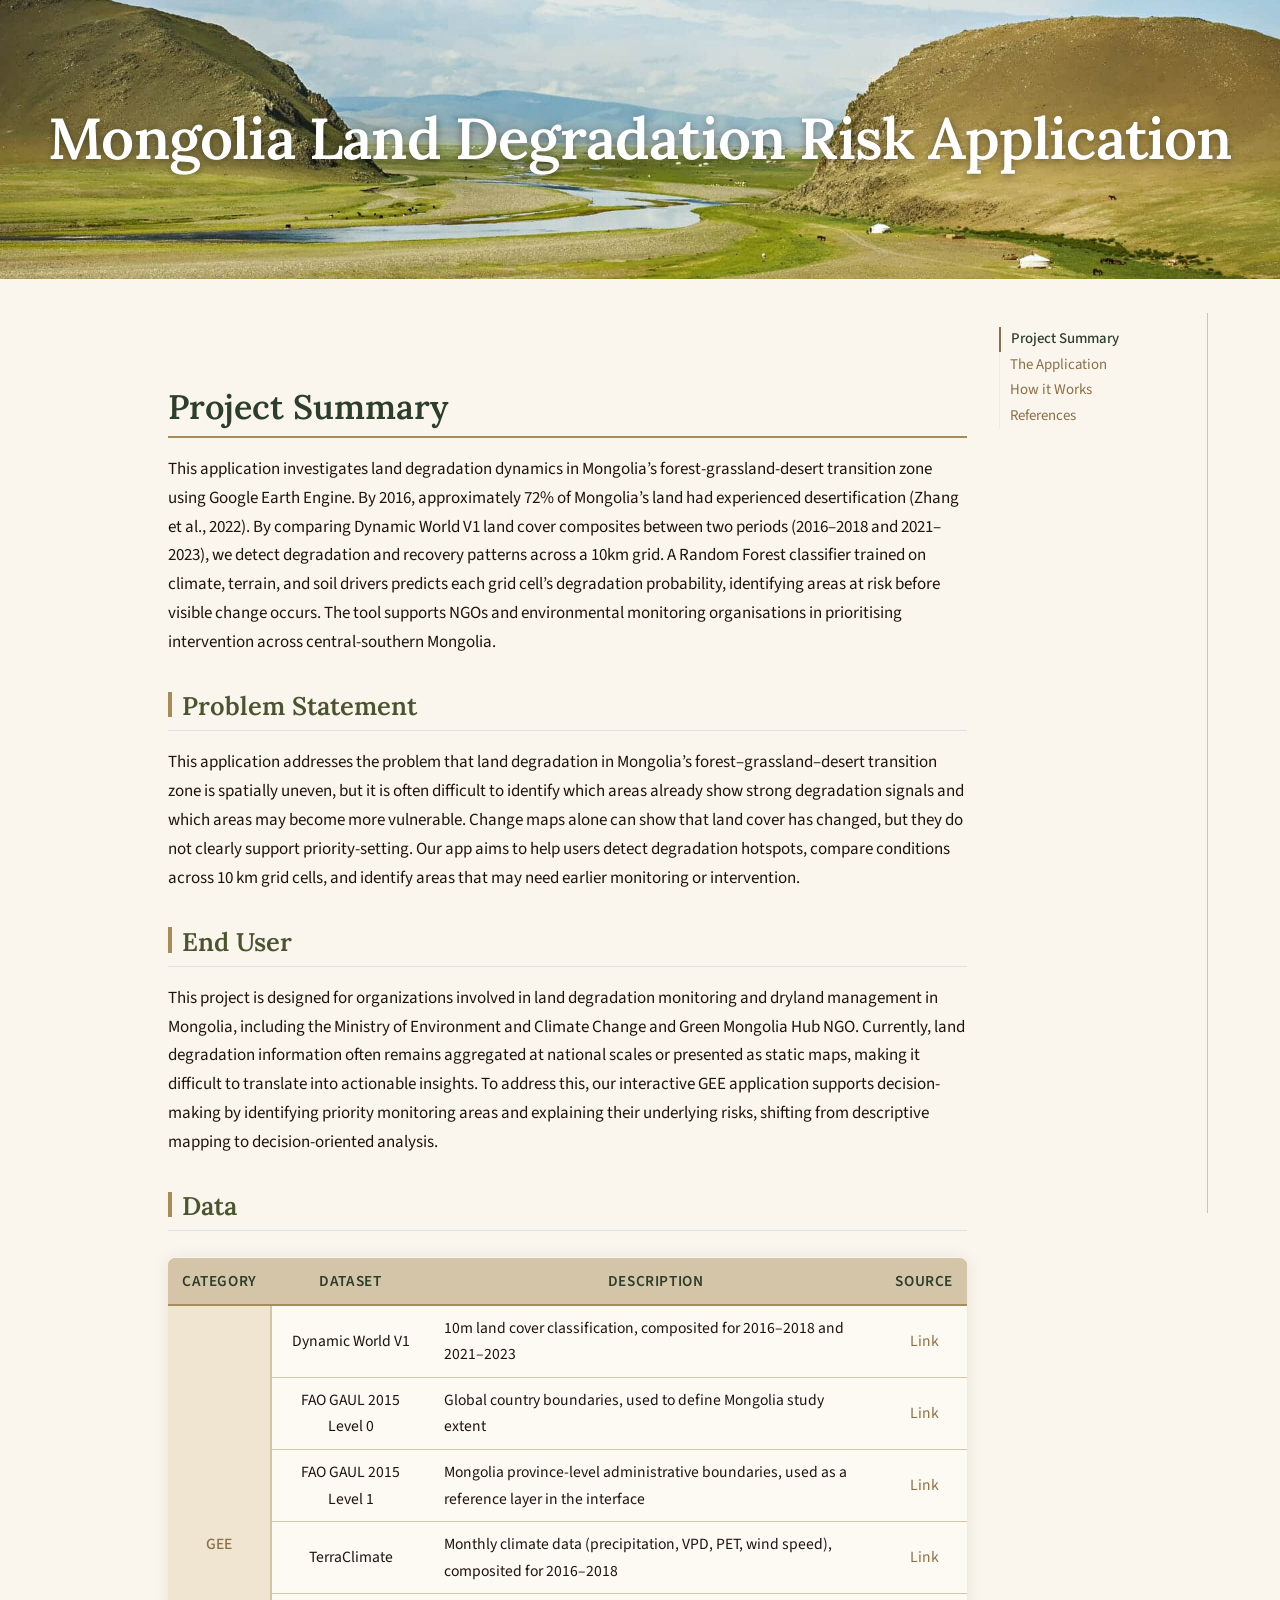
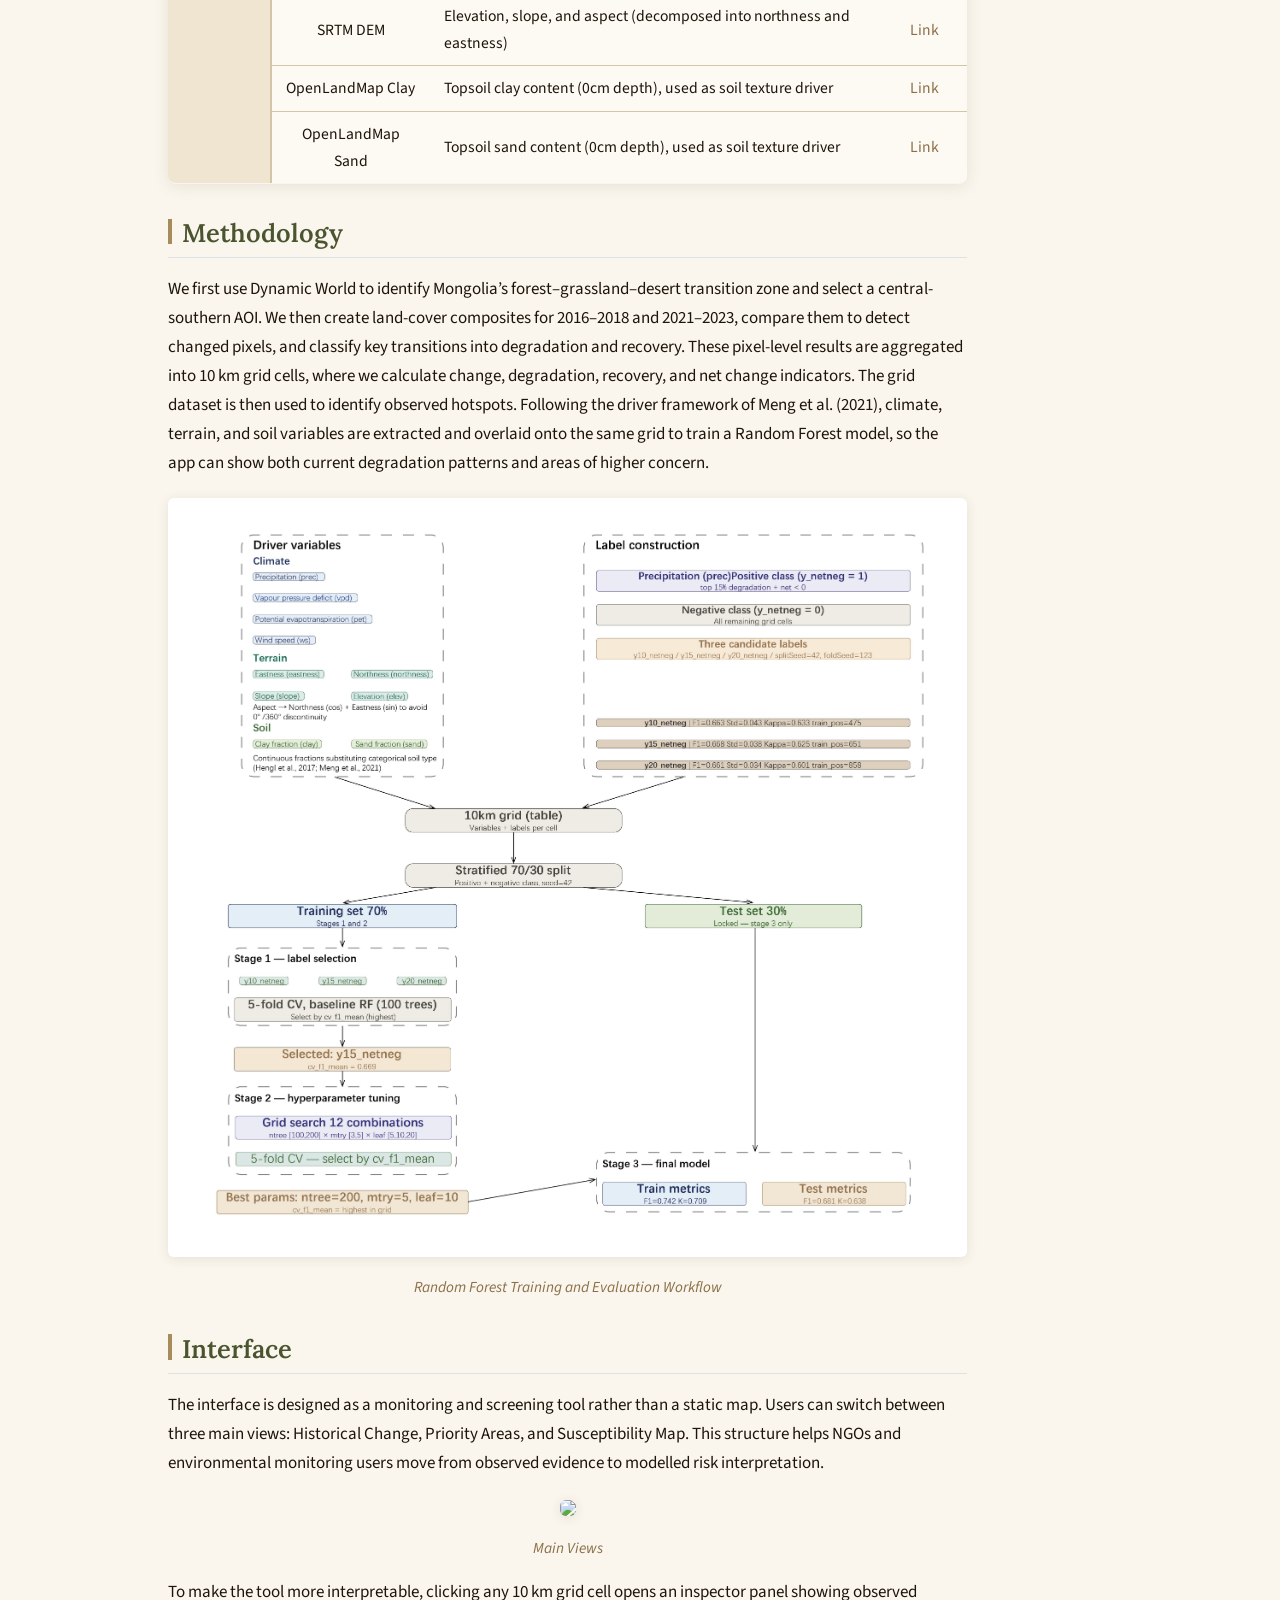
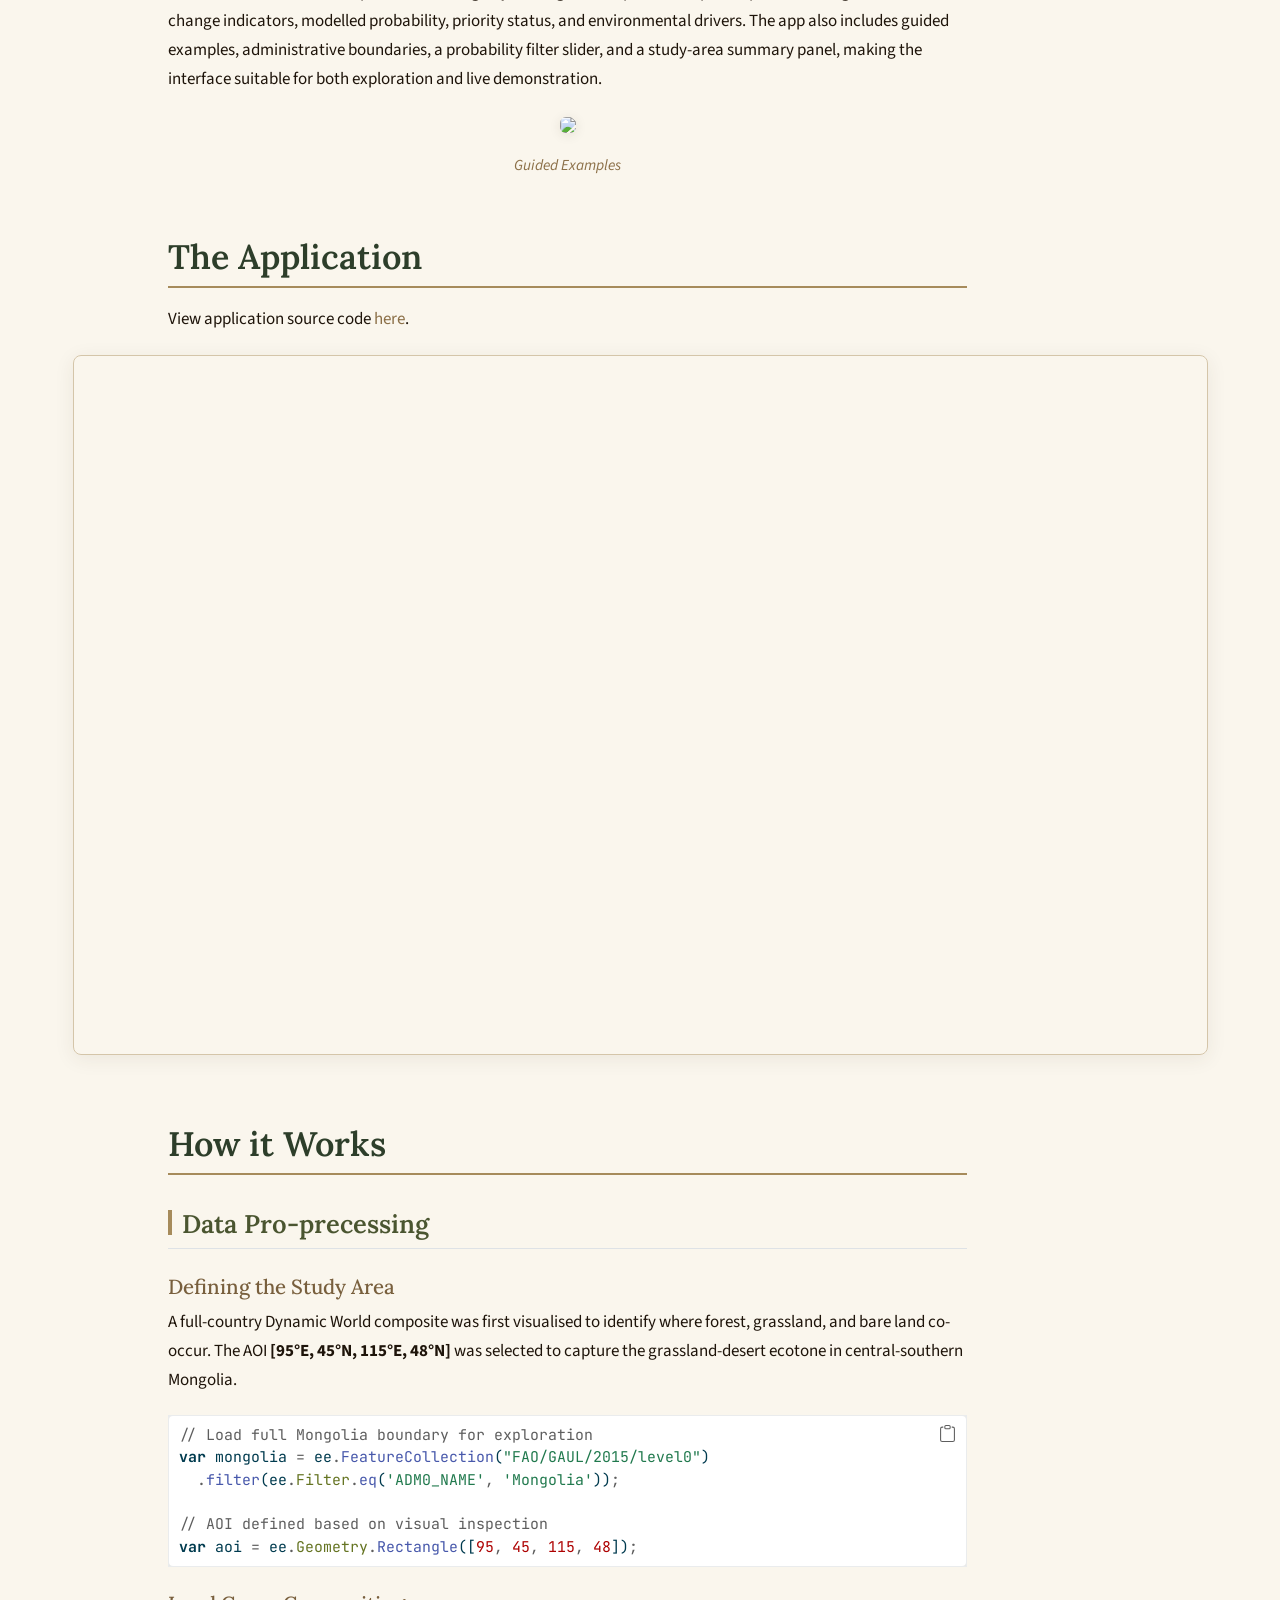
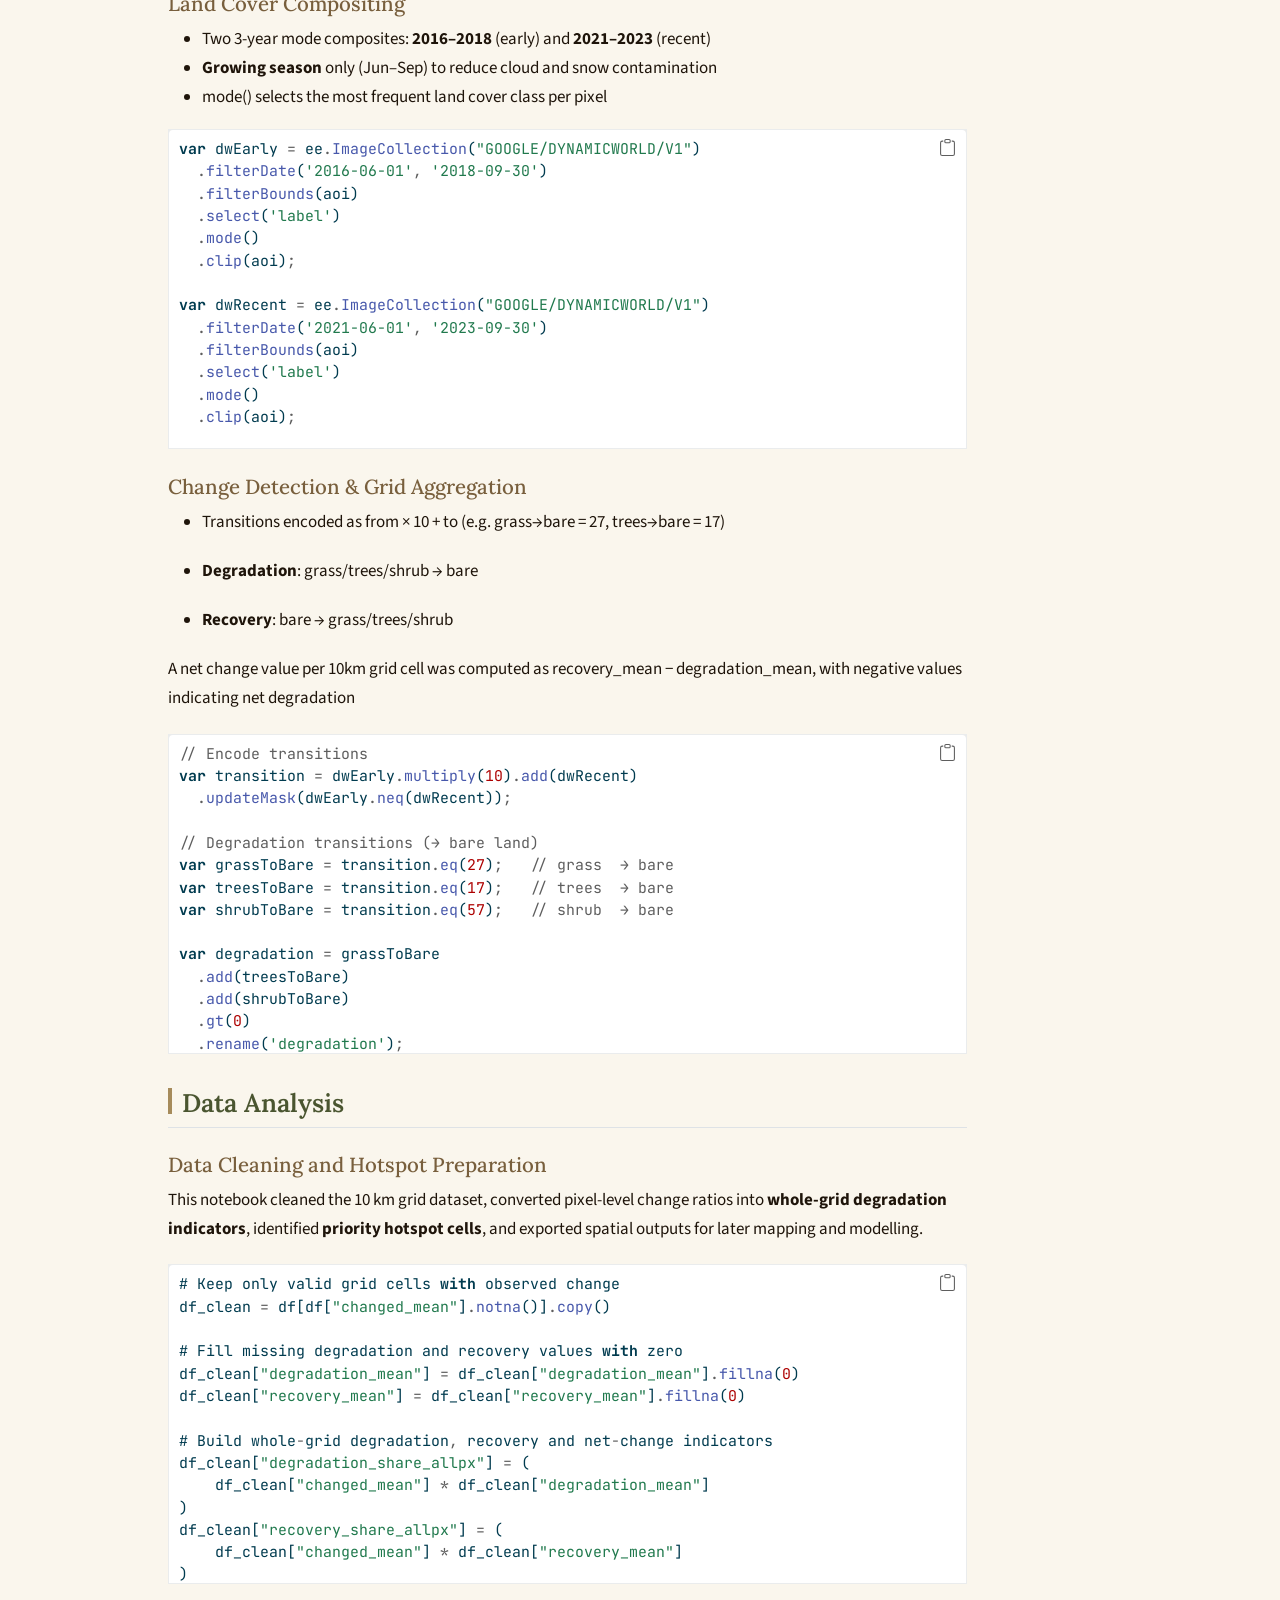
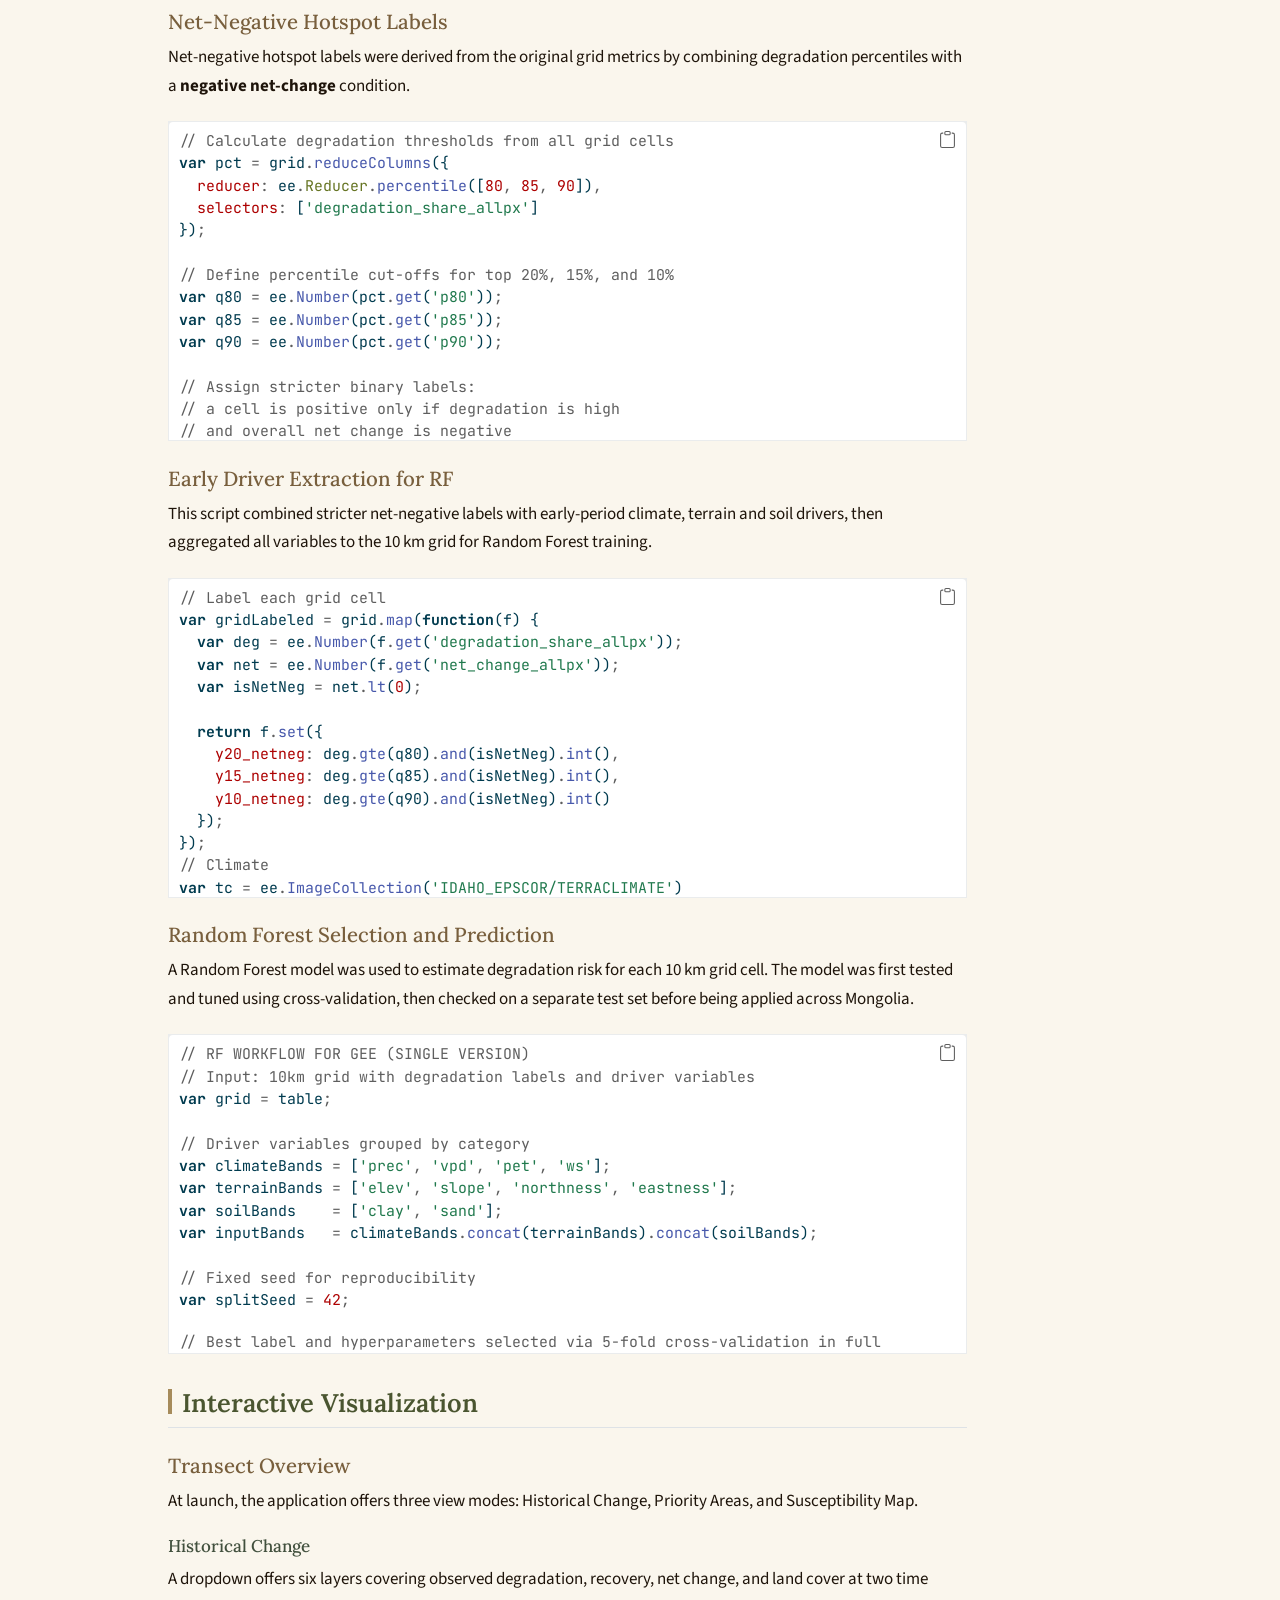
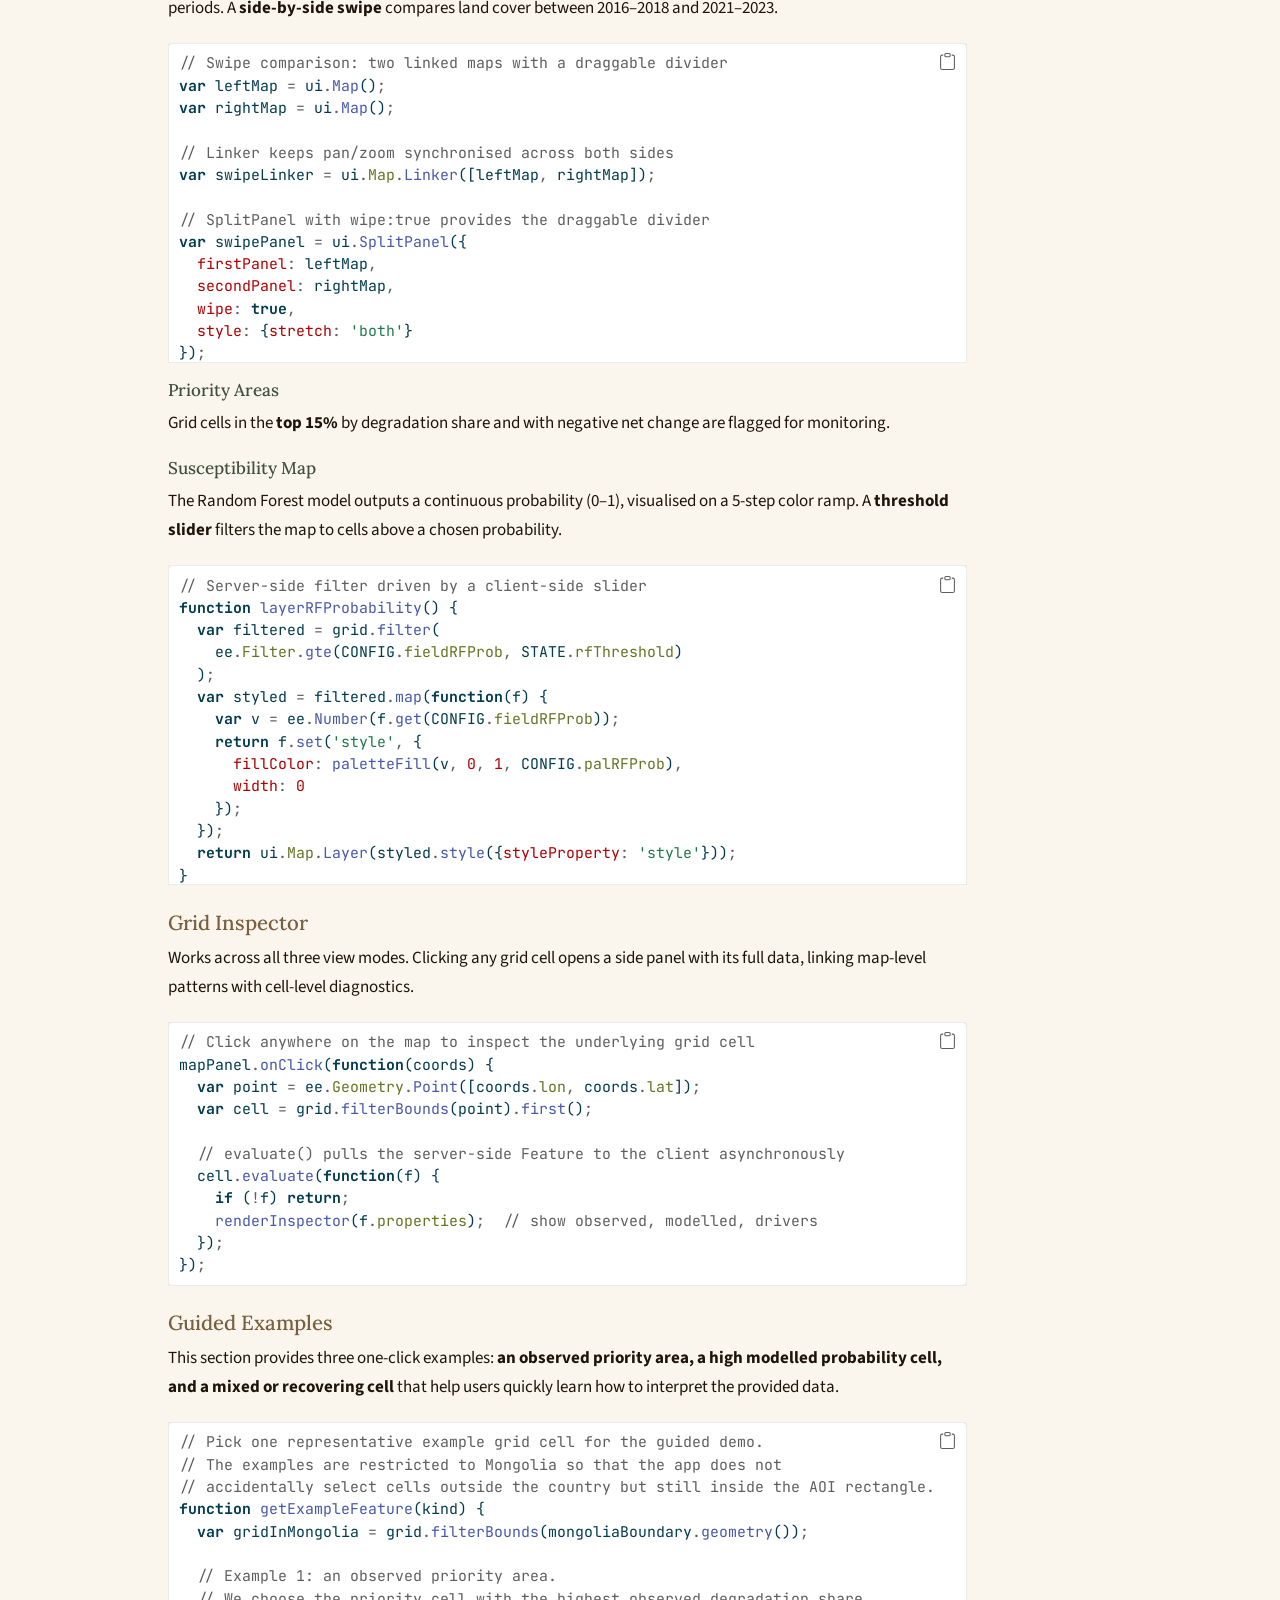
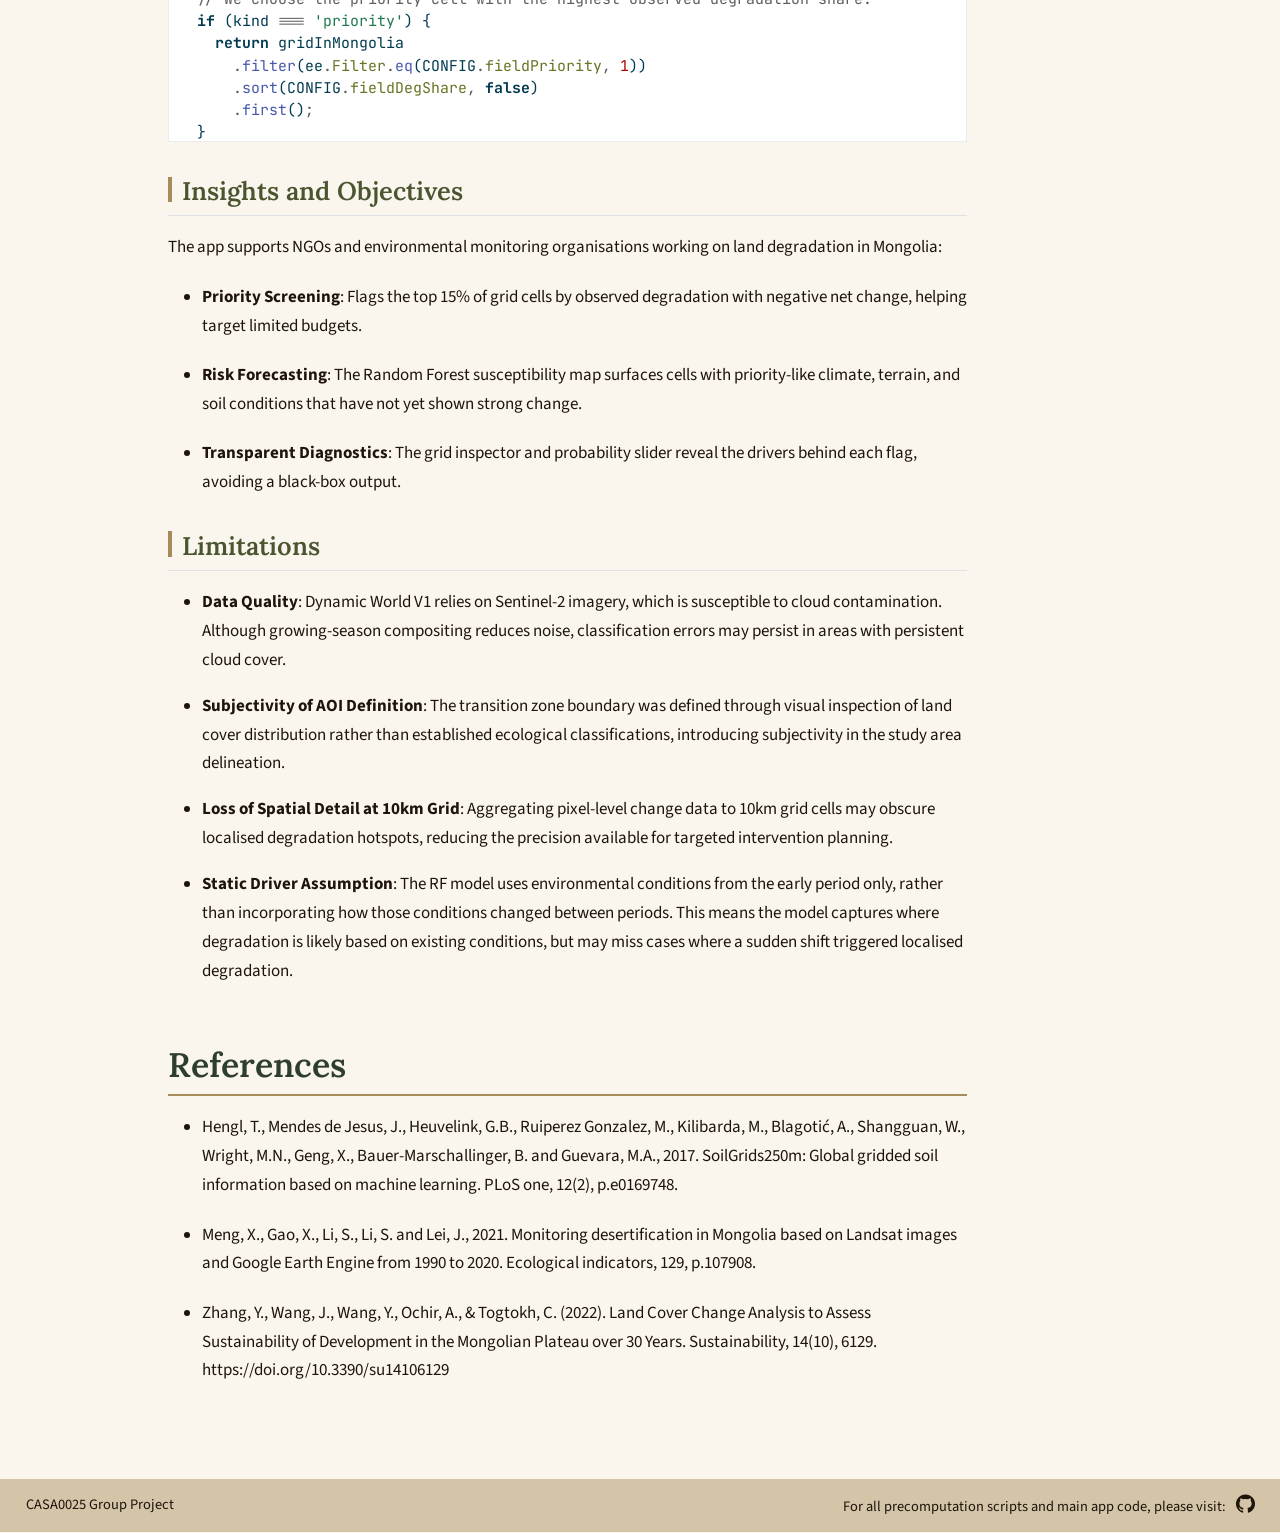
==== commit c0ab4827: "web" ====
--- a/docs/index.html
+++ b/docs/index.html
@@ -179,7 +179,6 @@
   <li><a href="#net-negative-hotspot-labels" id="toc-net-negative-hotspot-labels" class="nav-link" data-scroll-target="#net-negative-hotspot-labels">Net-Negative Hotspot Labels</a></li>
   <li><a href="#early-driver-extraction-for-rf" id="toc-early-driver-extraction-for-rf" class="nav-link" data-scroll-target="#early-driver-extraction-for-rf">Early Driver Extraction for RF</a></li>
   <li><a href="#random-forest-selection-and-prediction" id="toc-random-forest-selection-and-prediction" class="nav-link" data-scroll-target="#random-forest-selection-and-prediction">Random Forest Selection and Prediction</a></li>
-  <li><a href="#random-forest-tuning-and-threshold-selection" id="toc-random-forest-tuning-and-threshold-selection" class="nav-link" data-scroll-target="#random-forest-tuning-and-threshold-selection">Random Forest Tuning and Threshold Selection&nbsp;</a></li>
   </ul></li>
   <li><a href="#interactive-visualization" id="toc-interactive-visualization" class="nav-link" data-scroll-target="#interactive-visualization">Interactive Visualization</a>
   <ul class="collapse">
@@ -265,7 +264,13 @@
 </section>
 <section id="methodology" class="level2">
 <h2 class="anchored" data-anchor-id="methodology">Methodology</h2>
-<p>We first use Dynamic World to identify Mongolia’s forest–grassland–desert transition zone and select a central-southern AOI. We then create land-cover composites for 2016–2018 and 2021–2023, compare them to detect changed pixels, and classify key transitions into degradation and recovery. These pixel-level results are aggregated into 10 km grid cells, where we calculate change, degradation, recovery, and net change indicators. The grid dataset is then used to identify observed hotspots and to train a <strong>Random Forest model</strong> with climate, terrain, and soil variables, so the app can show both current degradation patterns and areas of higher concern.</p>
+<p>We first use Dynamic World to identify Mongolia’s forest–grassland–desert transition zone and select a central-southern AOI. We then create land-cover composites for 2016–2018 and 2021–2023, compare them to detect changed pixels, and classify key transitions into degradation and recovery. These pixel-level results are aggregated into 10 km grid cells, where we calculate change, degradation, recovery, and net change indicators. The grid dataset is then used to identify observed hotspots. Following the driver framework of Meng et al.&nbsp;(2021), climate, terrain, and soil variables are extracted and overlaid onto the same grid to train a Random Forest model, so the app can show both current degradation patterns and areas of higher concern.</p>
+<div class="quarto-figure quarto-figure-center">
+<figure class="figure">
+<p><img src="images/methodlogy.jpg" class="img-fluid figure-img"></p>
+<figcaption>Random Forest Training and Evaluation Workflow</figcaption>
+</figure>
+</div>
 </section>
 <section id="interface" class="level2">
 <h2 class="anchored" data-anchor-id="interface">Interface</h2>
@@ -384,157 +389,179 @@
 <section id="data-cleaning-and-hotspot-preparation" class="level3">
 <h3 class="anchored" data-anchor-id="data-cleaning-and-hotspot-preparation">Data Cleaning and Hotspot Preparation</h3>
 <p>This notebook cleaned the 10 km grid dataset, converted pixel-level change ratios into <strong>whole-grid degradation indicators</strong>, identified <strong>priority hotspot cells</strong>, and exported spatial outputs for later mapping and modelling.</p>
-<div class="code-copy-outer-scaffold"><div class="sourceCode" id="cb4"><pre class="sourceCode javascript code-with-copy"><code class="sourceCode javascript"><span id="cb4-1"><a href="#cb4-1" aria-hidden="true" tabindex="-1"></a>df_clean <span class="op">=</span> df[df[<span class="st">"changed_mean"</span>]<span class="op">.</span><span class="fu">notna</span>()]<span class="op">.</span><span class="fu">copy</span>()</span>
-<span id="cb4-2"><a href="#cb4-2" aria-hidden="true" tabindex="-1"></a>df_clean[<span class="st">"degradation_mean"</span>] <span class="op">=</span> df_clean[<span class="st">"degradation_mean"</span>]<span class="op">.</span><span class="fu">fillna</span>(<span class="dv">0</span>)</span>
-<span id="cb4-3"><a href="#cb4-3" aria-hidden="true" tabindex="-1"></a>df_clean[<span class="st">"recovery_mean"</span>] <span class="op">=</span> df_clean[<span class="st">"recovery_mean"</span>]<span class="op">.</span><span class="fu">fillna</span>(<span class="dv">0</span>)</span>
-<span id="cb4-4"><a href="#cb4-4" aria-hidden="true" tabindex="-1"></a></span>
-<span id="cb4-5"><a href="#cb4-5" aria-hidden="true" tabindex="-1"></a>df_clean[<span class="st">"degradation_share_allpx"</span>] <span class="op">=</span> (</span>
-<span id="cb4-6"><a href="#cb4-6" aria-hidden="true" tabindex="-1"></a>    df_clean[<span class="st">"changed_mean"</span>] <span class="op">*</span> df_clean[<span class="st">"degradation_mean"</span>]</span>
-<span id="cb4-7"><a href="#cb4-7" aria-hidden="true" tabindex="-1"></a>)</span>
-<span id="cb4-8"><a href="#cb4-8" aria-hidden="true" tabindex="-1"></a>df_clean[<span class="st">"recovery_share_allpx"</span>] <span class="op">=</span> (</span>
-<span id="cb4-9"><a href="#cb4-9" aria-hidden="true" tabindex="-1"></a>    df_clean[<span class="st">"changed_mean"</span>] <span class="op">*</span> df_clean[<span class="st">"recovery_mean"</span>]</span>
-<span id="cb4-10"><a href="#cb4-10" aria-hidden="true" tabindex="-1"></a>)</span>
-<span id="cb4-11"><a href="#cb4-11" aria-hidden="true" tabindex="-1"></a>df_clean[<span class="st">"net_change_allpx"</span>] <span class="op">=</span> (</span>
-<span id="cb4-12"><a href="#cb4-12" aria-hidden="true" tabindex="-1"></a>    df_clean[<span class="st">"recovery_share_allpx"</span>] <span class="op">-</span> df_clean[<span class="st">"degradation_share_allpx"</span>]</span>
-<span id="cb4-13"><a href="#cb4-13" aria-hidden="true" tabindex="-1"></a>)</span>
-<span id="cb4-14"><a href="#cb4-14" aria-hidden="true" tabindex="-1"></a></span>
-<span id="cb4-15"><a href="#cb4-15" aria-hidden="true" tabindex="-1"></a>deg_threshold <span class="op">=</span> df_clean[<span class="st">"degradation_share_allpx"</span>]<span class="op">.</span><span class="fu">quantile</span>(<span class="fl">0.95</span>)</span>
-<span id="cb4-16"><a href="#cb4-16" aria-hidden="true" tabindex="-1"></a>net_threshold <span class="op">=</span> df_clean[<span class="st">"net_change_allpx"</span>]<span class="op">.</span><span class="fu">quantile</span>(<span class="fl">0.05</span>)</span></code></pre></div><button title="Copy to Clipboard" class="code-copy-button"><i class="bi"></i></button></div>
+<div class="code-copy-outer-scaffold"><div class="sourceCode" id="cb4"><pre class="sourceCode javascript code-with-copy"><code class="sourceCode javascript"><span id="cb4-1"><a href="#cb4-1" aria-hidden="true" tabindex="-1"></a># Keep only valid grid cells <span class="cf">with</span> observed change</span>
+<span id="cb4-2"><a href="#cb4-2" aria-hidden="true" tabindex="-1"></a>df_clean <span class="op">=</span> df[df[<span class="st">"changed_mean"</span>]<span class="op">.</span><span class="fu">notna</span>()]<span class="op">.</span><span class="fu">copy</span>()</span>
+<span id="cb4-3"><a href="#cb4-3" aria-hidden="true" tabindex="-1"></a></span>
+<span id="cb4-4"><a href="#cb4-4" aria-hidden="true" tabindex="-1"></a># Fill missing degradation and recovery values <span class="cf">with</span> zero</span>
+<span id="cb4-5"><a href="#cb4-5" aria-hidden="true" tabindex="-1"></a>df_clean[<span class="st">"degradation_mean"</span>] <span class="op">=</span> df_clean[<span class="st">"degradation_mean"</span>]<span class="op">.</span><span class="fu">fillna</span>(<span class="dv">0</span>)</span>
+<span id="cb4-6"><a href="#cb4-6" aria-hidden="true" tabindex="-1"></a>df_clean[<span class="st">"recovery_mean"</span>] <span class="op">=</span> df_clean[<span class="st">"recovery_mean"</span>]<span class="op">.</span><span class="fu">fillna</span>(<span class="dv">0</span>)</span>
+<span id="cb4-7"><a href="#cb4-7" aria-hidden="true" tabindex="-1"></a></span>
+<span id="cb4-8"><a href="#cb4-8" aria-hidden="true" tabindex="-1"></a># Build whole<span class="op">-</span>grid degradation<span class="op">,</span> recovery and net<span class="op">-</span>change indicators</span>
+<span id="cb4-9"><a href="#cb4-9" aria-hidden="true" tabindex="-1"></a>df_clean[<span class="st">"degradation_share_allpx"</span>] <span class="op">=</span> (</span>
+<span id="cb4-10"><a href="#cb4-10" aria-hidden="true" tabindex="-1"></a>    df_clean[<span class="st">"changed_mean"</span>] <span class="op">*</span> df_clean[<span class="st">"degradation_mean"</span>]</span>
+<span id="cb4-11"><a href="#cb4-11" aria-hidden="true" tabindex="-1"></a>)</span>
+<span id="cb4-12"><a href="#cb4-12" aria-hidden="true" tabindex="-1"></a>df_clean[<span class="st">"recovery_share_allpx"</span>] <span class="op">=</span> (</span>
+<span id="cb4-13"><a href="#cb4-13" aria-hidden="true" tabindex="-1"></a>    df_clean[<span class="st">"changed_mean"</span>] <span class="op">*</span> df_clean[<span class="st">"recovery_mean"</span>]</span>
+<span id="cb4-14"><a href="#cb4-14" aria-hidden="true" tabindex="-1"></a>)</span>
+<span id="cb4-15"><a href="#cb4-15" aria-hidden="true" tabindex="-1"></a>df_clean[<span class="st">"net_change_allpx"</span>] <span class="op">=</span> (</span>
+<span id="cb4-16"><a href="#cb4-16" aria-hidden="true" tabindex="-1"></a>    df_clean[<span class="st">"recovery_share_allpx"</span>] <span class="op">-</span> df_clean[<span class="st">"degradation_share_allpx"</span>]</span>
+<span id="cb4-17"><a href="#cb4-17" aria-hidden="true" tabindex="-1"></a>)</span>
+<span id="cb4-18"><a href="#cb4-18" aria-hidden="true" tabindex="-1"></a></span>
+<span id="cb4-19"><a href="#cb4-19" aria-hidden="true" tabindex="-1"></a># Define hotspot thresholds <span class="im">from</span> the distribution <span class="kw">of</span> grid<span class="op">-</span>level values</span>
+<span id="cb4-20"><a href="#cb4-20" aria-hidden="true" tabindex="-1"></a>deg_threshold <span class="op">=</span> df_clean[<span class="st">"degradation_share_allpx"</span>]<span class="op">.</span><span class="fu">quantile</span>(<span class="fl">0.95</span>)</span>
+<span id="cb4-21"><a href="#cb4-21" aria-hidden="true" tabindex="-1"></a>net_threshold <span class="op">=</span> df_clean[<span class="st">"net_change_allpx"</span>]<span class="op">.</span><span class="fu">quantile</span>(<span class="fl">0.05</span>)</span></code></pre></div><button title="Copy to Clipboard" class="code-copy-button"><i class="bi"></i></button></div>
 </section>
 <section id="net-negative-hotspot-labels" class="level3">
 <h3 class="anchored" data-anchor-id="net-negative-hotspot-labels">Net-Negative Hotspot Labels</h3>
-<p>Positive labels were assigned only to highly degraded grid cells with <strong>negative net change</strong>, producing stricter and more credible modelling targets.</p>
-<div class="code-copy-outer-scaffold"><div class="sourceCode" id="cb5"><pre class="sourceCode javascript code-with-copy"><code class="sourceCode javascript"><span id="cb5-1"><a href="#cb5-1" aria-hidden="true" tabindex="-1"></a><span class="kw">var</span> pct <span class="op">=</span> grid<span class="op">.</span><span class="fu">reduceColumns</span>({</span>
-<span id="cb5-2"><a href="#cb5-2" aria-hidden="true" tabindex="-1"></a>  <span class="dt">reducer</span><span class="op">:</span> ee<span class="op">.</span><span class="at">Reducer</span><span class="op">.</span><span class="fu">percentile</span>([<span class="dv">80</span><span class="op">,</span> <span class="dv">85</span><span class="op">,</span> <span class="dv">90</span>])<span class="op">,</span></span>
-<span id="cb5-3"><a href="#cb5-3" aria-hidden="true" tabindex="-1"></a>  <span class="dt">selectors</span><span class="op">:</span> [<span class="st">'degradation_share_allpx'</span>]</span>
-<span id="cb5-4"><a href="#cb5-4" aria-hidden="true" tabindex="-1"></a>})<span class="op">;</span></span>
-<span id="cb5-5"><a href="#cb5-5" aria-hidden="true" tabindex="-1"></a></span>
-<span id="cb5-6"><a href="#cb5-6" aria-hidden="true" tabindex="-1"></a><span class="kw">var</span> q80 <span class="op">=</span> ee<span class="op">.</span><span class="fu">Number</span>(pct<span class="op">.</span><span class="fu">get</span>(<span class="st">'p80'</span>))<span class="op">;</span></span>
-<span id="cb5-7"><a href="#cb5-7" aria-hidden="true" tabindex="-1"></a><span class="kw">var</span> q85 <span class="op">=</span> ee<span class="op">.</span><span class="fu">Number</span>(pct<span class="op">.</span><span class="fu">get</span>(<span class="st">'p85'</span>))<span class="op">;</span></span>
-<span id="cb5-8"><a href="#cb5-8" aria-hidden="true" tabindex="-1"></a><span class="kw">var</span> q90 <span class="op">=</span> ee<span class="op">.</span><span class="fu">Number</span>(pct<span class="op">.</span><span class="fu">get</span>(<span class="st">'p90'</span>))<span class="op">;</span></span>
-<span id="cb5-9"><a href="#cb5-9" aria-hidden="true" tabindex="-1"></a></span>
-<span id="cb5-10"><a href="#cb5-10" aria-hidden="true" tabindex="-1"></a><span class="kw">var</span> gridLabeledB <span class="op">=</span> grid<span class="op">.</span><span class="fu">map</span>(<span class="kw">function</span>(f) {</span>
-<span id="cb5-11"><a href="#cb5-11" aria-hidden="true" tabindex="-1"></a>  <span class="kw">var</span> deg <span class="op">=</span> ee<span class="op">.</span><span class="fu">Number</span>(f<span class="op">.</span><span class="fu">get</span>(<span class="st">'degradation_share_allpx'</span>))<span class="op">;</span></span>
-<span id="cb5-12"><a href="#cb5-12" aria-hidden="true" tabindex="-1"></a>  <span class="kw">var</span> net <span class="op">=</span> ee<span class="op">.</span><span class="fu">Number</span>(f<span class="op">.</span><span class="fu">get</span>(<span class="st">'net_change_allpx'</span>))<span class="op">;</span></span>
-<span id="cb5-13"><a href="#cb5-13" aria-hidden="true" tabindex="-1"></a>  <span class="kw">var</span> isNetNeg <span class="op">=</span> net<span class="op">.</span><span class="fu">lt</span>(<span class="dv">0</span>)<span class="op">;</span></span>
-<span id="cb5-14"><a href="#cb5-14" aria-hidden="true" tabindex="-1"></a></span>
-<span id="cb5-15"><a href="#cb5-15" aria-hidden="true" tabindex="-1"></a>  <span class="cf">return</span> f<span class="op">.</span><span class="fu">set</span>({</span>
-<span id="cb5-16"><a href="#cb5-16" aria-hidden="true" tabindex="-1"></a>    <span class="dt">y20_netneg</span><span class="op">:</span> deg<span class="op">.</span><span class="fu">gte</span>(q80)<span class="op">.</span><span class="fu">and</span>(isNetNeg)<span class="op">.</span><span class="fu">int</span>()<span class="op">,</span></span>
-<span id="cb5-17"><a href="#cb5-17" aria-hidden="true" tabindex="-1"></a>    <span class="dt">y15_netneg</span><span class="op">:</span> deg<span class="op">.</span><span class="fu">gte</span>(q85)<span class="op">.</span><span class="fu">and</span>(isNetNeg)<span class="op">.</span><span class="fu">int</span>()<span class="op">,</span></span>
-<span id="cb5-18"><a href="#cb5-18" aria-hidden="true" tabindex="-1"></a>    <span class="dt">y10_netneg</span><span class="op">:</span> deg<span class="op">.</span><span class="fu">gte</span>(q90)<span class="op">.</span><span class="fu">and</span>(isNetNeg)<span class="op">.</span><span class="fu">int</span>()</span>
-<span id="cb5-19"><a href="#cb5-19" aria-hidden="true" tabindex="-1"></a>  })<span class="op">;</span></span>
-<span id="cb5-20"><a href="#cb5-20" aria-hidden="true" tabindex="-1"></a>})<span class="op">;</span></span></code></pre></div><button title="Copy to Clipboard" class="code-copy-button"><i class="bi"></i></button></div>
+<p>Net-negative hotspot labels were derived from the original grid metrics by combining degradation percentiles with a <strong>negative net-change</strong> condition.</p>
+<div class="code-copy-outer-scaffold"><div class="sourceCode" id="cb5"><pre class="sourceCode javascript code-with-copy"><code class="sourceCode javascript"><span id="cb5-1"><a href="#cb5-1" aria-hidden="true" tabindex="-1"></a><span class="co">// Calculate degradation thresholds from all grid cells</span></span>
+<span id="cb5-2"><a href="#cb5-2" aria-hidden="true" tabindex="-1"></a><span class="kw">var</span> pct <span class="op">=</span> grid<span class="op">.</span><span class="fu">reduceColumns</span>({</span>
+<span id="cb5-3"><a href="#cb5-3" aria-hidden="true" tabindex="-1"></a>  <span class="dt">reducer</span><span class="op">:</span> ee<span class="op">.</span><span class="at">Reducer</span><span class="op">.</span><span class="fu">percentile</span>([<span class="dv">80</span><span class="op">,</span> <span class="dv">85</span><span class="op">,</span> <span class="dv">90</span>])<span class="op">,</span></span>
+<span id="cb5-4"><a href="#cb5-4" aria-hidden="true" tabindex="-1"></a>  <span class="dt">selectors</span><span class="op">:</span> [<span class="st">'degradation_share_allpx'</span>]</span>
+<span id="cb5-5"><a href="#cb5-5" aria-hidden="true" tabindex="-1"></a>})<span class="op">;</span></span>
+<span id="cb5-6"><a href="#cb5-6" aria-hidden="true" tabindex="-1"></a></span>
+<span id="cb5-7"><a href="#cb5-7" aria-hidden="true" tabindex="-1"></a><span class="co">// Define percentile cut-offs for top 20%, 15%, and 10%</span></span>
+<span id="cb5-8"><a href="#cb5-8" aria-hidden="true" tabindex="-1"></a><span class="kw">var</span> q80 <span class="op">=</span> ee<span class="op">.</span><span class="fu">Number</span>(pct<span class="op">.</span><span class="fu">get</span>(<span class="st">'p80'</span>))<span class="op">;</span></span>
+<span id="cb5-9"><a href="#cb5-9" aria-hidden="true" tabindex="-1"></a><span class="kw">var</span> q85 <span class="op">=</span> ee<span class="op">.</span><span class="fu">Number</span>(pct<span class="op">.</span><span class="fu">get</span>(<span class="st">'p85'</span>))<span class="op">;</span></span>
+<span id="cb5-10"><a href="#cb5-10" aria-hidden="true" tabindex="-1"></a><span class="kw">var</span> q90 <span class="op">=</span> ee<span class="op">.</span><span class="fu">Number</span>(pct<span class="op">.</span><span class="fu">get</span>(<span class="st">'p90'</span>))<span class="op">;</span></span>
+<span id="cb5-11"><a href="#cb5-11" aria-hidden="true" tabindex="-1"></a></span>
+<span id="cb5-12"><a href="#cb5-12" aria-hidden="true" tabindex="-1"></a><span class="co">// Assign stricter binary labels:</span></span>
+<span id="cb5-13"><a href="#cb5-13" aria-hidden="true" tabindex="-1"></a><span class="co">// a cell is positive only if degradation is high</span></span>
+<span id="cb5-14"><a href="#cb5-14" aria-hidden="true" tabindex="-1"></a><span class="co">// and overall net change is negative</span></span>
+<span id="cb5-15"><a href="#cb5-15" aria-hidden="true" tabindex="-1"></a><span class="kw">var</span> gridLabeledB <span class="op">=</span> grid<span class="op">.</span><span class="fu">map</span>(<span class="kw">function</span>(f) {</span>
+<span id="cb5-16"><a href="#cb5-16" aria-hidden="true" tabindex="-1"></a>  <span class="kw">var</span> deg <span class="op">=</span> ee<span class="op">.</span><span class="fu">Number</span>(f<span class="op">.</span><span class="fu">get</span>(<span class="st">'degradation_share_allpx'</span>))<span class="op">;</span></span>
+<span id="cb5-17"><a href="#cb5-17" aria-hidden="true" tabindex="-1"></a>  <span class="kw">var</span> net <span class="op">=</span> ee<span class="op">.</span><span class="fu">Number</span>(f<span class="op">.</span><span class="fu">get</span>(<span class="st">'net_change_allpx'</span>))<span class="op">;</span></span>
+<span id="cb5-18"><a href="#cb5-18" aria-hidden="true" tabindex="-1"></a>  <span class="kw">var</span> isNetNeg <span class="op">=</span> net<span class="op">.</span><span class="fu">lt</span>(<span class="dv">0</span>)<span class="op">;</span></span>
+<span id="cb5-19"><a href="#cb5-19" aria-hidden="true" tabindex="-1"></a></span>
+<span id="cb5-20"><a href="#cb5-20" aria-hidden="true" tabindex="-1"></a>  <span class="cf">return</span> f<span class="op">.</span><span class="fu">set</span>({</span>
+<span id="cb5-21"><a href="#cb5-21" aria-hidden="true" tabindex="-1"></a>    <span class="dt">y20_netneg</span><span class="op">:</span> deg<span class="op">.</span><span class="fu">gte</span>(q80)<span class="op">.</span><span class="fu">and</span>(isNetNeg)<span class="op">.</span><span class="fu">int</span>()<span class="op">,</span></span>
+<span id="cb5-22"><a href="#cb5-22" aria-hidden="true" tabindex="-1"></a>    <span class="dt">y15_netneg</span><span class="op">:</span> deg<span class="op">.</span><span class="fu">gte</span>(q85)<span class="op">.</span><span class="fu">and</span>(isNetNeg)<span class="op">.</span><span class="fu">int</span>()<span class="op">,</span></span>
+<span id="cb5-23"><a href="#cb5-23" aria-hidden="true" tabindex="-1"></a>    <span class="dt">y10_netneg</span><span class="op">:</span> deg<span class="op">.</span><span class="fu">gte</span>(q90)<span class="op">.</span><span class="fu">and</span>(isNetNeg)<span class="op">.</span><span class="fu">int</span>()</span>
+<span id="cb5-24"><a href="#cb5-24" aria-hidden="true" tabindex="-1"></a>  })<span class="op">;</span></span>
+<span id="cb5-25"><a href="#cb5-25" aria-hidden="true" tabindex="-1"></a>})<span class="op">;</span></span></code></pre></div><button title="Copy to Clipboard" class="code-copy-button"><i class="bi"></i></button></div>
 </section>
 <section id="early-driver-extraction-for-rf" class="level3">
 <h3 class="anchored" data-anchor-id="early-driver-extraction-for-rf">Early Driver Extraction for RF</h3>
 <p>This script combined stricter net-negative labels with early-period climate, terrain and soil drivers, then aggregated all variables to the 10 km grid for Random Forest training.&nbsp;</p>
-<div class="code-copy-outer-scaffold"><div class="sourceCode" id="cb6"><pre class="sourceCode javascript code-with-copy"><code class="sourceCode javascript"><span id="cb6-1"><a href="#cb6-1" aria-hidden="true" tabindex="-1"></a><span class="kw">var</span> gridLabeled <span class="op">=</span> grid<span class="op">.</span><span class="fu">map</span>(<span class="kw">function</span>(f) {</span>
-<span id="cb6-2"><a href="#cb6-2" aria-hidden="true" tabindex="-1"></a>  <span class="kw">var</span> deg <span class="op">=</span> ee<span class="op">.</span><span class="fu">Number</span>(f<span class="op">.</span><span class="fu">get</span>(<span class="st">'degradation_share_allpx'</span>))<span class="op">;</span></span>
-<span id="cb6-3"><a href="#cb6-3" aria-hidden="true" tabindex="-1"></a>  <span class="kw">var</span> net <span class="op">=</span> ee<span class="op">.</span><span class="fu">Number</span>(f<span class="op">.</span><span class="fu">get</span>(<span class="st">'net_change_allpx'</span>))<span class="op">;</span></span>
-<span id="cb6-4"><a href="#cb6-4" aria-hidden="true" tabindex="-1"></a>  <span class="kw">var</span> isNetNeg <span class="op">=</span> net<span class="op">.</span><span class="fu">lt</span>(<span class="dv">0</span>)<span class="op">;</span></span>
-<span id="cb6-5"><a href="#cb6-5" aria-hidden="true" tabindex="-1"></a></span>
-<span id="cb6-6"><a href="#cb6-6" aria-hidden="true" tabindex="-1"></a>  <span class="cf">return</span> f<span class="op">.</span><span class="fu">set</span>({</span>
-<span id="cb6-7"><a href="#cb6-7" aria-hidden="true" tabindex="-1"></a>    <span class="dt">y20_netneg</span><span class="op">:</span> deg<span class="op">.</span><span class="fu">gte</span>(q80)<span class="op">.</span><span class="fu">and</span>(isNetNeg)<span class="op">.</span><span class="fu">int</span>()<span class="op">,</span></span>
-<span id="cb6-8"><a href="#cb6-8" aria-hidden="true" tabindex="-1"></a>    <span class="dt">y15_netneg</span><span class="op">:</span> deg<span class="op">.</span><span class="fu">gte</span>(q85)<span class="op">.</span><span class="fu">and</span>(isNetNeg)<span class="op">.</span><span class="fu">int</span>()<span class="op">,</span></span>
-<span id="cb6-9"><a href="#cb6-9" aria-hidden="true" tabindex="-1"></a>    <span class="dt">y10_netneg</span><span class="op">:</span> deg<span class="op">.</span><span class="fu">gte</span>(q90)<span class="op">.</span><span class="fu">and</span>(isNetNeg)<span class="op">.</span><span class="fu">int</span>()</span>
-<span id="cb6-10"><a href="#cb6-10" aria-hidden="true" tabindex="-1"></a>  })<span class="op">;</span></span>
-<span id="cb6-11"><a href="#cb6-11" aria-hidden="true" tabindex="-1"></a>})<span class="op">;</span></span>
-<span id="cb6-12"><a href="#cb6-12" aria-hidden="true" tabindex="-1"></a></span>
-<span id="cb6-13"><a href="#cb6-13" aria-hidden="true" tabindex="-1"></a><span class="kw">var</span> tc <span class="op">=</span> ee<span class="op">.</span><span class="fu">ImageCollection</span>(<span class="st">'IDAHO_EPSCOR/TERRACLIMATE'</span>)</span>
-<span id="cb6-14"><a href="#cb6-14" aria-hidden="true" tabindex="-1"></a>  <span class="op">.</span><span class="fu">filterDate</span>(<span class="st">'2016-06-01'</span><span class="op">,</span> <span class="st">'2018-09-30'</span>)</span>
-<span id="cb6-15"><a href="#cb6-15" aria-hidden="true" tabindex="-1"></a>  <span class="op">.</span><span class="fu">filterBounds</span>(aoi)<span class="op">;</span></span>
-<span id="cb6-16"><a href="#cb6-16" aria-hidden="true" tabindex="-1"></a></span>
-<span id="cb6-17"><a href="#cb6-17" aria-hidden="true" tabindex="-1"></a><span class="kw">var</span> prec <span class="op">=</span> tc<span class="op">.</span><span class="fu">select</span>(<span class="st">'pr'</span>)<span class="op">.</span><span class="fu">mean</span>()<span class="op">.</span><span class="fu">clip</span>(aoi)<span class="op">.</span><span class="fu">rename</span>(<span class="st">'prec'</span>)<span class="op">;</span></span>
-<span id="cb6-18"><a href="#cb6-18" aria-hidden="true" tabindex="-1"></a><span class="kw">var</span> vpd  <span class="op">=</span> tc<span class="op">.</span><span class="fu">select</span>(<span class="st">'vpd'</span>)<span class="op">.</span><span class="fu">mean</span>()<span class="op">.</span><span class="fu">multiply</span>(<span class="fl">0.01</span>)<span class="op">.</span><span class="fu">clip</span>(aoi)<span class="op">.</span><span class="fu">rename</span>(<span class="st">'vpd'</span>)<span class="op">;</span></span>
-<span id="cb6-19"><a href="#cb6-19" aria-hidden="true" tabindex="-1"></a><span class="kw">var</span> pet  <span class="op">=</span> tc<span class="op">.</span><span class="fu">select</span>(<span class="st">'pet'</span>)<span class="op">.</span><span class="fu">mean</span>()<span class="op">.</span><span class="fu">multiply</span>(<span class="fl">0.1</span>)<span class="op">.</span><span class="fu">clip</span>(aoi)<span class="op">.</span><span class="fu">rename</span>(<span class="st">'pet'</span>)<span class="op">;</span></span>
-<span id="cb6-20"><a href="#cb6-20" aria-hidden="true" tabindex="-1"></a><span class="kw">var</span> ws   <span class="op">=</span> tc<span class="op">.</span><span class="fu">select</span>(<span class="st">'vs'</span>)<span class="op">.</span><span class="fu">mean</span>()<span class="op">.</span><span class="fu">multiply</span>(<span class="fl">0.01</span>)<span class="op">.</span><span class="fu">clip</span>(aoi)<span class="op">.</span><span class="fu">rename</span>(<span class="st">'ws'</span>)<span class="op">;</span></span>
-<span id="cb6-21"><a href="#cb6-21" aria-hidden="true" tabindex="-1"></a></span>
-<span id="cb6-22"><a href="#cb6-22" aria-hidden="true" tabindex="-1"></a><span class="kw">var</span> dem <span class="op">=</span> ee<span class="op">.</span><span class="fu">Image</span>(<span class="st">'USGS/SRTMGL1_003'</span>)<span class="op">.</span><span class="fu">clip</span>(aoi)<span class="op">;</span></span>
-<span id="cb6-23"><a href="#cb6-23" aria-hidden="true" tabindex="-1"></a><span class="kw">var</span> elev <span class="op">=</span> dem<span class="op">.</span><span class="fu">rename</span>(<span class="st">'elev'</span>)<span class="op">;</span></span>
-<span id="cb6-24"><a href="#cb6-24" aria-hidden="true" tabindex="-1"></a><span class="kw">var</span> slope <span class="op">=</span> ee<span class="op">.</span><span class="at">Terrain</span><span class="op">.</span><span class="fu">slope</span>(dem)<span class="op">.</span><span class="fu">rename</span>(<span class="st">'slope'</span>)<span class="op">;</span></span>
-<span id="cb6-25"><a href="#cb6-25" aria-hidden="true" tabindex="-1"></a><span class="kw">var</span> aspectRad <span class="op">=</span> ee<span class="op">.</span><span class="at">Terrain</span><span class="op">.</span><span class="fu">aspect</span>(dem)<span class="op">.</span><span class="fu">multiply</span>(<span class="bu">Math</span><span class="op">.</span><span class="cn">PI</span>)<span class="op">.</span><span class="fu">divide</span>(<span class="dv">180</span>)<span class="op">;</span></span>
-<span id="cb6-26"><a href="#cb6-26" aria-hidden="true" tabindex="-1"></a><span class="kw">var</span> northness <span class="op">=</span> aspectRad<span class="op">.</span><span class="fu">cos</span>()<span class="op">.</span><span class="fu">rename</span>(<span class="st">'northness'</span>)<span class="op">;</span></span>
-<span id="cb6-27"><a href="#cb6-27" aria-hidden="true" tabindex="-1"></a><span class="kw">var</span> eastness <span class="op">=</span> aspectRad<span class="op">.</span><span class="fu">sin</span>()<span class="op">.</span><span class="fu">rename</span>(<span class="st">'eastness'</span>)<span class="op">;</span></span>
-<span id="cb6-28"><a href="#cb6-28" aria-hidden="true" tabindex="-1"></a></span>
-<span id="cb6-29"><a href="#cb6-29" aria-hidden="true" tabindex="-1"></a><span class="kw">var</span> driverStack <span class="op">=</span> prec<span class="op">.</span><span class="fu">addBands</span>(vpd)<span class="op">.</span><span class="fu">addBands</span>(pet)<span class="op">.</span><span class="fu">addBands</span>(ws)</span>
-<span id="cb6-30"><a href="#cb6-30" aria-hidden="true" tabindex="-1"></a>  <span class="op">.</span><span class="fu">addBands</span>(elev)<span class="op">.</span><span class="fu">addBands</span>(slope)</span>
-<span id="cb6-31"><a href="#cb6-31" aria-hidden="true" tabindex="-1"></a>  <span class="op">.</span><span class="fu">addBands</span>(northness)<span class="op">.</span><span class="fu">addBands</span>(eastness)</span>
-<span id="cb6-32"><a href="#cb6-32" aria-hidden="true" tabindex="-1"></a>  <span class="op">.</span><span class="fu">addBands</span>(clay)<span class="op">.</span><span class="fu">addBands</span>(sand)<span class="op">;</span></span>
-<span id="cb6-33"><a href="#cb6-33" aria-hidden="true" tabindex="-1"></a></span>
-<span id="cb6-34"><a href="#cb6-34" aria-hidden="true" tabindex="-1"></a><span class="kw">var</span> gridFinal <span class="op">=</span> driverStack<span class="op">.</span><span class="fu">reduceRegions</span>({</span>
-<span id="cb6-35"><a href="#cb6-35" aria-hidden="true" tabindex="-1"></a>  <span class="dt">collection</span><span class="op">:</span> gridLabeled<span class="op">,</span></span>
-<span id="cb6-36"><a href="#cb6-36" aria-hidden="true" tabindex="-1"></a>  <span class="dt">reducer</span><span class="op">:</span> ee<span class="op">.</span><span class="at">Reducer</span><span class="op">.</span><span class="fu">mean</span>()<span class="op">,</span></span>
-<span id="cb6-37"><a href="#cb6-37" aria-hidden="true" tabindex="-1"></a>  <span class="dt">scale</span><span class="op">:</span> <span class="dv">500</span><span class="op">,</span></span>
-<span id="cb6-38"><a href="#cb6-38" aria-hidden="true" tabindex="-1"></a>  <span class="dt">crs</span><span class="op">:</span> <span class="st">'EPSG:4326'</span></span>
-<span id="cb6-39"><a href="#cb6-39" aria-hidden="true" tabindex="-1"></a>})<span class="op">;</span></span></code></pre></div><button title="Copy to Clipboard" class="code-copy-button"><i class="bi"></i></button></div>
+<div class="code-copy-outer-scaffold"><div class="sourceCode" id="cb6"><pre class="sourceCode javascript code-with-copy"><code class="sourceCode javascript"><span id="cb6-1"><a href="#cb6-1" aria-hidden="true" tabindex="-1"></a><span class="co">// Label each grid cell</span></span>
+<span id="cb6-2"><a href="#cb6-2" aria-hidden="true" tabindex="-1"></a><span class="kw">var</span> gridLabeled <span class="op">=</span> grid<span class="op">.</span><span class="fu">map</span>(<span class="kw">function</span>(f) {</span>
+<span id="cb6-3"><a href="#cb6-3" aria-hidden="true" tabindex="-1"></a>  <span class="kw">var</span> deg <span class="op">=</span> ee<span class="op">.</span><span class="fu">Number</span>(f<span class="op">.</span><span class="fu">get</span>(<span class="st">'degradation_share_allpx'</span>))<span class="op">;</span></span>
+<span id="cb6-4"><a href="#cb6-4" aria-hidden="true" tabindex="-1"></a>  <span class="kw">var</span> net <span class="op">=</span> ee<span class="op">.</span><span class="fu">Number</span>(f<span class="op">.</span><span class="fu">get</span>(<span class="st">'net_change_allpx'</span>))<span class="op">;</span></span>
+<span id="cb6-5"><a href="#cb6-5" aria-hidden="true" tabindex="-1"></a>  <span class="kw">var</span> isNetNeg <span class="op">=</span> net<span class="op">.</span><span class="fu">lt</span>(<span class="dv">0</span>)<span class="op">;</span></span>
+<span id="cb6-6"><a href="#cb6-6" aria-hidden="true" tabindex="-1"></a></span>
+<span id="cb6-7"><a href="#cb6-7" aria-hidden="true" tabindex="-1"></a>  <span class="cf">return</span> f<span class="op">.</span><span class="fu">set</span>({</span>
+<span id="cb6-8"><a href="#cb6-8" aria-hidden="true" tabindex="-1"></a>    <span class="dt">y20_netneg</span><span class="op">:</span> deg<span class="op">.</span><span class="fu">gte</span>(q80)<span class="op">.</span><span class="fu">and</span>(isNetNeg)<span class="op">.</span><span class="fu">int</span>()<span class="op">,</span></span>
+<span id="cb6-9"><a href="#cb6-9" aria-hidden="true" tabindex="-1"></a>    <span class="dt">y15_netneg</span><span class="op">:</span> deg<span class="op">.</span><span class="fu">gte</span>(q85)<span class="op">.</span><span class="fu">and</span>(isNetNeg)<span class="op">.</span><span class="fu">int</span>()<span class="op">,</span></span>
+<span id="cb6-10"><a href="#cb6-10" aria-hidden="true" tabindex="-1"></a>    <span class="dt">y10_netneg</span><span class="op">:</span> deg<span class="op">.</span><span class="fu">gte</span>(q90)<span class="op">.</span><span class="fu">and</span>(isNetNeg)<span class="op">.</span><span class="fu">int</span>()</span>
+<span id="cb6-11"><a href="#cb6-11" aria-hidden="true" tabindex="-1"></a>  })<span class="op">;</span></span>
+<span id="cb6-12"><a href="#cb6-12" aria-hidden="true" tabindex="-1"></a>})<span class="op">;</span></span>
+<span id="cb6-13"><a href="#cb6-13" aria-hidden="true" tabindex="-1"></a><span class="co">// Climate</span></span>
+<span id="cb6-14"><a href="#cb6-14" aria-hidden="true" tabindex="-1"></a><span class="kw">var</span> tc <span class="op">=</span> ee<span class="op">.</span><span class="fu">ImageCollection</span>(<span class="st">'IDAHO_EPSCOR/TERRACLIMATE'</span>)</span>
+<span id="cb6-15"><a href="#cb6-15" aria-hidden="true" tabindex="-1"></a>  <span class="op">.</span><span class="fu">filterDate</span>(<span class="st">'2016-06-01'</span><span class="op">,</span> <span class="st">'2018-09-30'</span>)</span>
+<span id="cb6-16"><a href="#cb6-16" aria-hidden="true" tabindex="-1"></a>  <span class="op">.</span><span class="fu">filterBounds</span>(aoi)<span class="op">;</span></span>
+<span id="cb6-17"><a href="#cb6-17" aria-hidden="true" tabindex="-1"></a></span>
+<span id="cb6-18"><a href="#cb6-18" aria-hidden="true" tabindex="-1"></a><span class="kw">var</span> prec <span class="op">=</span> tc<span class="op">.</span><span class="fu">select</span>(<span class="st">'pr'</span>)<span class="op">.</span><span class="fu">mean</span>()<span class="op">.</span><span class="fu">clip</span>(aoi)<span class="op">.</span><span class="fu">rename</span>(<span class="st">'prec'</span>)<span class="op">;</span></span>
+<span id="cb6-19"><a href="#cb6-19" aria-hidden="true" tabindex="-1"></a><span class="kw">var</span> vpd  <span class="op">=</span> tc<span class="op">.</span><span class="fu">select</span>(<span class="st">'vpd'</span>)<span class="op">.</span><span class="fu">mean</span>()<span class="op">.</span><span class="fu">multiply</span>(<span class="fl">0.01</span>)<span class="op">.</span><span class="fu">clip</span>(aoi)<span class="op">.</span><span class="fu">rename</span>(<span class="st">'vpd'</span>)<span class="op">;</span></span>
+<span id="cb6-20"><a href="#cb6-20" aria-hidden="true" tabindex="-1"></a><span class="kw">var</span> pet  <span class="op">=</span> tc<span class="op">.</span><span class="fu">select</span>(<span class="st">'pet'</span>)<span class="op">.</span><span class="fu">mean</span>()<span class="op">.</span><span class="fu">multiply</span>(<span class="fl">0.1</span>)<span class="op">.</span><span class="fu">clip</span>(aoi)<span class="op">.</span><span class="fu">rename</span>(<span class="st">'pet'</span>)<span class="op">;</span></span>
+<span id="cb6-21"><a href="#cb6-21" aria-hidden="true" tabindex="-1"></a><span class="kw">var</span> ws   <span class="op">=</span> tc<span class="op">.</span><span class="fu">select</span>(<span class="st">'vs'</span>)<span class="op">.</span><span class="fu">mean</span>()<span class="op">.</span><span class="fu">multiply</span>(<span class="fl">0.01</span>)<span class="op">.</span><span class="fu">clip</span>(aoi)<span class="op">.</span><span class="fu">rename</span>(<span class="st">'ws'</span>)<span class="op">;</span></span>
+<span id="cb6-22"><a href="#cb6-22" aria-hidden="true" tabindex="-1"></a></span>
+<span id="cb6-23"><a href="#cb6-23" aria-hidden="true" tabindex="-1"></a><span class="co">// Terrain: SRTM DEM + derivatives</span></span>
+<span id="cb6-24"><a href="#cb6-24" aria-hidden="true" tabindex="-1"></a><span class="kw">var</span> dem <span class="op">=</span> ee<span class="op">.</span><span class="fu">Image</span>(<span class="st">'USGS/SRTMGL1_003'</span>)<span class="op">.</span><span class="fu">clip</span>(aoi)<span class="op">;</span></span>
+<span id="cb6-25"><a href="#cb6-25" aria-hidden="true" tabindex="-1"></a><span class="kw">var</span> elev <span class="op">=</span> dem<span class="op">.</span><span class="fu">rename</span>(<span class="st">'elev'</span>)<span class="op">;</span></span>
+<span id="cb6-26"><a href="#cb6-26" aria-hidden="true" tabindex="-1"></a><span class="kw">var</span> slope <span class="op">=</span> ee<span class="op">.</span><span class="at">Terrain</span><span class="op">.</span><span class="fu">slope</span>(dem)<span class="op">.</span><span class="fu">rename</span>(<span class="st">'slope'</span>)<span class="op">;</span></span>
+<span id="cb6-27"><a href="#cb6-27" aria-hidden="true" tabindex="-1"></a><span class="kw">var</span> aspectRad <span class="op">=</span> ee<span class="op">.</span><span class="at">Terrain</span><span class="op">.</span><span class="fu">aspect</span>(dem)<span class="op">.</span><span class="fu">multiply</span>(<span class="bu">Math</span><span class="op">.</span><span class="cn">PI</span>)<span class="op">.</span><span class="fu">divide</span>(<span class="dv">180</span>)<span class="op">;</span></span>
+<span id="cb6-28"><a href="#cb6-28" aria-hidden="true" tabindex="-1"></a><span class="kw">var</span> northness <span class="op">=</span> aspectRad<span class="op">.</span><span class="fu">cos</span>()<span class="op">.</span><span class="fu">rename</span>(<span class="st">'northness'</span>)<span class="op">;</span></span>
+<span id="cb6-29"><a href="#cb6-29" aria-hidden="true" tabindex="-1"></a><span class="kw">var</span> eastness <span class="op">=</span> aspectRad<span class="op">.</span><span class="fu">sin</span>()<span class="op">.</span><span class="fu">rename</span>(<span class="st">'eastness'</span>)<span class="op">;</span></span>
+<span id="cb6-30"><a href="#cb6-30" aria-hidden="true" tabindex="-1"></a></span>
+<span id="cb6-31"><a href="#cb6-31" aria-hidden="true" tabindex="-1"></a><span class="co">// Soil: OpenLandMap surface layer </span></span>
+<span id="cb6-32"><a href="#cb6-32" aria-hidden="true" tabindex="-1"></a><span class="kw">var</span> clay <span class="op">=</span> ee<span class="op">.</span><span class="fu">Image</span>(<span class="st">'OpenLandMap/SOL/SOL_CLAY-WFRACTION_USDA-3A1A1A_M/v02'</span>)</span>
+<span id="cb6-33"><a href="#cb6-33" aria-hidden="true" tabindex="-1"></a>  <span class="op">.</span><span class="fu">select</span>(<span class="st">'b0'</span>)</span>
+<span id="cb6-34"><a href="#cb6-34" aria-hidden="true" tabindex="-1"></a>  <span class="op">.</span><span class="fu">clip</span>(aoi)</span>
+<span id="cb6-35"><a href="#cb6-35" aria-hidden="true" tabindex="-1"></a>  <span class="op">.</span><span class="fu">rename</span>(<span class="st">'clay'</span>)<span class="op">;</span></span>
+<span id="cb6-36"><a href="#cb6-36" aria-hidden="true" tabindex="-1"></a></span>
+<span id="cb6-37"><a href="#cb6-37" aria-hidden="true" tabindex="-1"></a><span class="kw">var</span> sand <span class="op">=</span> ee<span class="op">.</span><span class="fu">Image</span>(<span class="st">'OpenLandMap/SOL/SOL_SAND-WFRACTION_USDA-3A1A1A_M/v02'</span>)</span>
+<span id="cb6-38"><a href="#cb6-38" aria-hidden="true" tabindex="-1"></a>  <span class="op">.</span><span class="fu">select</span>(<span class="st">'b0'</span>)</span>
+<span id="cb6-39"><a href="#cb6-39" aria-hidden="true" tabindex="-1"></a>  <span class="op">.</span><span class="fu">clip</span>(aoi)</span>
+<span id="cb6-40"><a href="#cb6-40" aria-hidden="true" tabindex="-1"></a>  <span class="op">.</span><span class="fu">rename</span>(<span class="st">'sand'</span>)<span class="op">;</span></span>
+<span id="cb6-41"><a href="#cb6-41" aria-hidden="true" tabindex="-1"></a></span>
+<span id="cb6-42"><a href="#cb6-42" aria-hidden="true" tabindex="-1"></a><span class="kw">var</span> driverStack <span class="op">=</span> prec<span class="op">.</span><span class="fu">addBands</span>(vpd)<span class="op">.</span><span class="fu">addBands</span>(pet)<span class="op">.</span><span class="fu">addBands</span>(ws)</span>
+<span id="cb6-43"><a href="#cb6-43" aria-hidden="true" tabindex="-1"></a>  <span class="op">.</span><span class="fu">addBands</span>(elev)<span class="op">.</span><span class="fu">addBands</span>(slope)</span>
+<span id="cb6-44"><a href="#cb6-44" aria-hidden="true" tabindex="-1"></a>  <span class="op">.</span><span class="fu">addBands</span>(northness)<span class="op">.</span><span class="fu">addBands</span>(eastness)</span>
+<span id="cb6-45"><a href="#cb6-45" aria-hidden="true" tabindex="-1"></a>  <span class="op">.</span><span class="fu">addBands</span>(clay)<span class="op">.</span><span class="fu">addBands</span>(sand)<span class="op">;</span></span>
+<span id="cb6-46"><a href="#cb6-46" aria-hidden="true" tabindex="-1"></a></span>
+<span id="cb6-47"><a href="#cb6-47" aria-hidden="true" tabindex="-1"></a><span class="kw">var</span> gridFinal <span class="op">=</span> driverStack<span class="op">.</span><span class="fu">reduceRegions</span>({</span>
+<span id="cb6-48"><a href="#cb6-48" aria-hidden="true" tabindex="-1"></a>  <span class="dt">collection</span><span class="op">:</span> gridLabeled<span class="op">,</span></span>
+<span id="cb6-49"><a href="#cb6-49" aria-hidden="true" tabindex="-1"></a>  <span class="dt">reducer</span><span class="op">:</span> ee<span class="op">.</span><span class="at">Reducer</span><span class="op">.</span><span class="fu">mean</span>()<span class="op">,</span></span>
+<span id="cb6-50"><a href="#cb6-50" aria-hidden="true" tabindex="-1"></a>  <span class="dt">scale</span><span class="op">:</span> <span class="dv">500</span><span class="op">,</span></span>
+<span id="cb6-51"><a href="#cb6-51" aria-hidden="true" tabindex="-1"></a>  <span class="dt">crs</span><span class="op">:</span> <span class="st">'EPSG:4326'</span></span>
+<span id="cb6-52"><a href="#cb6-52" aria-hidden="true" tabindex="-1"></a>})<span class="op">;</span></span></code></pre></div><button title="Copy to Clipboard" class="code-copy-button"><i class="bi"></i></button></div>
 </section>
 <section id="random-forest-selection-and-prediction" class="level3">
 <h3 class="anchored" data-anchor-id="random-forest-selection-and-prediction">Random Forest Selection and Prediction</h3>
-<p>This script compared candidate labels, tuned Random Forest settings with 5-fold cross-validation, trained the final model, and exported grid-level degradation probabilities.</p>
-<div class="code-copy-outer-scaffold"><div class="sourceCode" id="cb7"><pre class="sourceCode javascript code-with-copy"><code class="sourceCode javascript"><span id="cb7-1"><a href="#cb7-1" aria-hidden="true" tabindex="-1"></a><span class="kw">var</span> MODE <span class="op">=</span> <span class="st">'FINAL'</span><span class="op">;</span></span>
-<span id="cb7-2"><a href="#cb7-2" aria-hidden="true" tabindex="-1"></a></span>
-<span id="cb7-3"><a href="#cb7-3" aria-hidden="true" tabindex="-1"></a><span class="kw">function</span> <span class="fu">makeSplit</span>(labelName) {</span>
-<span id="cb7-4"><a href="#cb7-4" aria-hidden="true" tabindex="-1"></a>  <span class="kw">var</span> pos <span class="op">=</span> grid<span class="op">.</span><span class="fu">filter</span>(ee<span class="op">.</span><span class="at">Filter</span><span class="op">.</span><span class="fu">eq</span>(labelName<span class="op">,</span> <span class="dv">1</span>))</span>
-<span id="cb7-5"><a href="#cb7-5" aria-hidden="true" tabindex="-1"></a>                <span class="op">.</span><span class="fu">randomColumn</span>(<span class="st">'rand_split'</span><span class="op">,</span> splitSeed)<span class="op">;</span></span>
-<span id="cb7-6"><a href="#cb7-6" aria-hidden="true" tabindex="-1"></a>  <span class="kw">var</span> neg <span class="op">=</span> grid<span class="op">.</span><span class="fu">filter</span>(ee<span class="op">.</span><span class="at">Filter</span><span class="op">.</span><span class="fu">eq</span>(labelName<span class="op">,</span> <span class="dv">0</span>))</span>
-<span id="cb7-7"><a href="#cb7-7" aria-hidden="true" tabindex="-1"></a>                <span class="op">.</span><span class="fu">randomColumn</span>(<span class="st">'rand_split'</span><span class="op">,</span> splitSeed)<span class="op">;</span></span>
-<span id="cb7-8"><a href="#cb7-8" aria-hidden="true" tabindex="-1"></a></span>
-<span id="cb7-9"><a href="#cb7-9" aria-hidden="true" tabindex="-1"></a>  <span class="cf">return</span> {</span>
-<span id="cb7-10"><a href="#cb7-10" aria-hidden="true" tabindex="-1"></a>    <span class="dt">trainSet</span><span class="op">:</span> pos<span class="op">.</span><span class="fu">filter</span>(ee<span class="op">.</span><span class="at">Filter</span><span class="op">.</span><span class="fu">lt</span>(<span class="st">'rand_split'</span><span class="op">,</span> <span class="fl">0.70</span>))</span>
-<span id="cb7-11"><a href="#cb7-11" aria-hidden="true" tabindex="-1"></a>                 <span class="op">.</span><span class="fu">merge</span>(neg<span class="op">.</span><span class="fu">filter</span>(ee<span class="op">.</span><span class="at">Filter</span><span class="op">.</span><span class="fu">lt</span>(<span class="st">'rand_split'</span><span class="op">,</span> <span class="fl">0.70</span>)))<span class="op">,</span></span>
-<span id="cb7-12"><a href="#cb7-12" aria-hidden="true" tabindex="-1"></a>    <span class="dt">testSet</span><span class="op">:</span> pos<span class="op">.</span><span class="fu">filter</span>(ee<span class="op">.</span><span class="at">Filter</span><span class="op">.</span><span class="fu">gte</span>(<span class="st">'rand_split'</span><span class="op">,</span> <span class="fl">0.70</span>))</span>
-<span id="cb7-13"><a href="#cb7-13" aria-hidden="true" tabindex="-1"></a>                <span class="op">.</span><span class="fu">merge</span>(neg<span class="op">.</span><span class="fu">filter</span>(ee<span class="op">.</span><span class="at">Filter</span><span class="op">.</span><span class="fu">gte</span>(<span class="st">'rand_split'</span><span class="op">,</span> <span class="fl">0.70</span>)))</span>
-<span id="cb7-14"><a href="#cb7-14" aria-hidden="true" tabindex="-1"></a>  }<span class="op">;</span></span>
-<span id="cb7-15"><a href="#cb7-15" aria-hidden="true" tabindex="-1"></a>}</span>
-<span id="cb7-16"><a href="#cb7-16" aria-hidden="true" tabindex="-1"></a></span>
-<span id="cb7-17"><a href="#cb7-17" aria-hidden="true" tabindex="-1"></a><span class="kw">var</span> finalClassifier <span class="op">=</span> ee<span class="op">.</span><span class="at">Classifier</span><span class="op">.</span><span class="fu">smileRandomForest</span>({</span>
-<span id="cb7-18"><a href="#cb7-18" aria-hidden="true" tabindex="-1"></a>  <span class="dt">numberOfTrees</span><span class="op">:</span> bestNtree<span class="op">,</span></span>
-<span id="cb7-19"><a href="#cb7-19" aria-hidden="true" tabindex="-1"></a>  <span class="dt">variablesPerSplit</span><span class="op">:</span> bestMtry<span class="op">,</span></span>
-<span id="cb7-20"><a href="#cb7-20" aria-hidden="true" tabindex="-1"></a>  <span class="dt">minLeafPopulation</span><span class="op">:</span> bestLeaf</span>
-<span id="cb7-21"><a href="#cb7-21" aria-hidden="true" tabindex="-1"></a>})<span class="op">.</span><span class="fu">train</span>({</span>
-<span id="cb7-22"><a href="#cb7-22" aria-hidden="true" tabindex="-1"></a>  <span class="dt">features</span><span class="op">:</span> split<span class="op">.</span><span class="at">trainSet</span><span class="op">,</span></span>
-<span id="cb7-23"><a href="#cb7-23" aria-hidden="true" tabindex="-1"></a>  <span class="dt">classProperty</span><span class="op">:</span> selectedLabel<span class="op">,</span></span>
-<span id="cb7-24"><a href="#cb7-24" aria-hidden="true" tabindex="-1"></a>  <span class="dt">inputProperties</span><span class="op">:</span> inputBands</span>
-<span id="cb7-25"><a href="#cb7-25" aria-hidden="true" tabindex="-1"></a>})<span class="op">;</span></span>
-<span id="cb7-26"><a href="#cb7-26" aria-hidden="true" tabindex="-1"></a></span>
-<span id="cb7-27"><a href="#cb7-27" aria-hidden="true" tabindex="-1"></a><span class="kw">var</span> probClassifier <span class="op">=</span> finalClassifier<span class="op">.</span><span class="fu">setOutputMode</span>(<span class="st">'PROBABILITY'</span>)<span class="op">;</span></span>
-<span id="cb7-28"><a href="#cb7-28" aria-hidden="true" tabindex="-1"></a><span class="kw">var</span> gridProb <span class="op">=</span> grid<span class="op">.</span><span class="fu">classify</span>(probClassifier)<span class="op">;</span></span></code></pre></div><button title="Copy to Clipboard" class="code-copy-button"><i class="bi"></i></button></div>
-</section>
-<section id="random-forest-tuning-and-threshold-selection" class="level3">
-<h3 class="anchored" data-anchor-id="random-forest-tuning-and-threshold-selection">Random Forest Tuning and Threshold Selection&nbsp;</h3>
-<p>This workflow compared candidate labels, tuned Random Forest hyperparameters and decision thresholds with 5-fold cross-validation, then generated final probability and hotspot maps.</p>
-<div class="code-copy-outer-scaffold"><div class="sourceCode" id="cb8"><pre class="sourceCode javascript code-with-copy"><code class="sourceCode javascript"><span id="cb8-1"><a href="#cb8-1" aria-hidden="true" tabindex="-1"></a><span class="kw">function</span> <span class="fu">makeSplit</span>(labelName) {</span>
-<span id="cb8-2"><a href="#cb8-2" aria-hidden="true" tabindex="-1"></a>  <span class="kw">var</span> pos <span class="op">=</span> grid<span class="op">.</span><span class="fu">filter</span>(ee<span class="op">.</span><span class="at">Filter</span><span class="op">.</span><span class="fu">eq</span>(labelName<span class="op">,</span> <span class="dv">1</span>))</span>
-<span id="cb8-3"><a href="#cb8-3" aria-hidden="true" tabindex="-1"></a>                <span class="op">.</span><span class="fu">randomColumn</span>(<span class="st">'rand_split'</span><span class="op">,</span> splitSeed)<span class="op">;</span></span>
-<span id="cb8-4"><a href="#cb8-4" aria-hidden="true" tabindex="-1"></a>  <span class="kw">var</span> neg <span class="op">=</span> grid<span class="op">.</span><span class="fu">filter</span>(ee<span class="op">.</span><span class="at">Filter</span><span class="op">.</span><span class="fu">eq</span>(labelName<span class="op">,</span> <span class="dv">0</span>))</span>
-<span id="cb8-5"><a href="#cb8-5" aria-hidden="true" tabindex="-1"></a>                <span class="op">.</span><span class="fu">randomColumn</span>(<span class="st">'rand_split'</span><span class="op">,</span> splitSeed)<span class="op">;</span></span>
-<span id="cb8-6"><a href="#cb8-6" aria-hidden="true" tabindex="-1"></a></span>
-<span id="cb8-7"><a href="#cb8-7" aria-hidden="true" tabindex="-1"></a>  <span class="cf">return</span> {</span>
-<span id="cb8-8"><a href="#cb8-8" aria-hidden="true" tabindex="-1"></a>    <span class="dt">trainSet</span><span class="op">:</span> pos<span class="op">.</span><span class="fu">filter</span>(ee<span class="op">.</span><span class="at">Filter</span><span class="op">.</span><span class="fu">lt</span>(<span class="st">'rand_split'</span><span class="op">,</span> <span class="fl">0.70</span>))</span>
-<span id="cb8-9"><a href="#cb8-9" aria-hidden="true" tabindex="-1"></a>                 <span class="op">.</span><span class="fu">merge</span>(neg<span class="op">.</span><span class="fu">filter</span>(ee<span class="op">.</span><span class="at">Filter</span><span class="op">.</span><span class="fu">lt</span>(<span class="st">'rand_split'</span><span class="op">,</span> <span class="fl">0.70</span>)))<span class="op">,</span></span>
-<span id="cb8-10"><a href="#cb8-10" aria-hidden="true" tabindex="-1"></a>    <span class="dt">testSet</span><span class="op">:</span> pos<span class="op">.</span><span class="fu">filter</span>(ee<span class="op">.</span><span class="at">Filter</span><span class="op">.</span><span class="fu">gte</span>(<span class="st">'rand_split'</span><span class="op">,</span> <span class="fl">0.70</span>))</span>
-<span id="cb8-11"><a href="#cb8-11" aria-hidden="true" tabindex="-1"></a>                <span class="op">.</span><span class="fu">merge</span>(neg<span class="op">.</span><span class="fu">filter</span>(ee<span class="op">.</span><span class="at">Filter</span><span class="op">.</span><span class="fu">gte</span>(<span class="st">'rand_split'</span><span class="op">,</span> <span class="fl">0.70</span>)))</span>
-<span id="cb8-12"><a href="#cb8-12" aria-hidden="true" tabindex="-1"></a>  }<span class="op">;</span></span>
-<span id="cb8-13"><a href="#cb8-13" aria-hidden="true" tabindex="-1"></a>}</span>
-<span id="cb8-14"><a href="#cb8-14" aria-hidden="true" tabindex="-1"></a></span>
-<span id="cb8-15"><a href="#cb8-15" aria-hidden="true" tabindex="-1"></a><span class="kw">var</span> thresholds <span class="op">=</span> [<span class="fl">0.5</span><span class="op">,</span> <span class="fl">0.7</span><span class="op">,</span> <span class="fl">0.9</span>]<span class="op">;</span></span>
-<span id="cb8-16"><a href="#cb8-16" aria-hidden="true" tabindex="-1"></a></span>
-<span id="cb8-17"><a href="#cb8-17" aria-hidden="true" tabindex="-1"></a><span class="kw">var</span> clfProb <span class="op">=</span> ee<span class="op">.</span><span class="at">Classifier</span><span class="op">.</span><span class="fu">smileRandomForest</span>({</span>
-<span id="cb8-18"><a href="#cb8-18" aria-hidden="true" tabindex="-1"></a>  <span class="dt">numberOfTrees</span><span class="op">:</span> ntree<span class="op">,</span></span>
-<span id="cb8-19"><a href="#cb8-19" aria-hidden="true" tabindex="-1"></a>  <span class="dt">variablesPerSplit</span><span class="op">:</span> mtry<span class="op">,</span></span>
-<span id="cb8-20"><a href="#cb8-20" aria-hidden="true" tabindex="-1"></a>  <span class="dt">minLeafPopulation</span><span class="op">:</span> leaf</span>
-<span id="cb8-21"><a href="#cb8-21" aria-hidden="true" tabindex="-1"></a>})<span class="op">.</span><span class="fu">train</span>({</span>
-<span id="cb8-22"><a href="#cb8-22" aria-hidden="true" tabindex="-1"></a>  <span class="dt">features</span><span class="op">:</span> cvTrain<span class="op">,</span></span>
-<span id="cb8-23"><a href="#cb8-23" aria-hidden="true" tabindex="-1"></a>  <span class="dt">classProperty</span><span class="op">:</span> selectedLabel<span class="op">,</span></span>
-<span id="cb8-24"><a href="#cb8-24" aria-hidden="true" tabindex="-1"></a>  <span class="dt">inputProperties</span><span class="op">:</span> inputBands</span>
-<span id="cb8-25"><a href="#cb8-25" aria-hidden="true" tabindex="-1"></a>})<span class="op">.</span><span class="fu">setOutputMode</span>(<span class="st">'PROBABILITY'</span>)<span class="op">;</span></span>
-<span id="cb8-26"><a href="#cb8-26" aria-hidden="true" tabindex="-1"></a></span>
-<span id="cb8-27"><a href="#cb8-27" aria-hidden="true" tabindex="-1"></a><span class="kw">var</span> valWithProb <span class="op">=</span> cvVal<span class="op">.</span><span class="fu">classify</span>(clfProb)<span class="op">;</span></span>
-<span id="cb8-28"><a href="#cb8-28" aria-hidden="true" tabindex="-1"></a></span>
-<span id="cb8-29"><a href="#cb8-29" aria-hidden="true" tabindex="-1"></a><span class="kw">var</span> valWithPred <span class="op">=</span> valWithProb<span class="op">.</span><span class="fu">map</span>(<span class="kw">function</span>(feat) {</span>
-<span id="cb8-30"><a href="#cb8-30" aria-hidden="true" tabindex="-1"></a>  <span class="kw">var</span> p <span class="op">=</span> ee<span class="op">.</span><span class="fu">Number</span>(feat<span class="op">.</span><span class="fu">get</span>(<span class="st">'classification'</span>))<span class="op">;</span></span>
-<span id="cb8-31"><a href="#cb8-31" aria-hidden="true" tabindex="-1"></a>  <span class="cf">return</span> feat<span class="op">.</span><span class="fu">set</span>(<span class="st">'pred_class'</span><span class="op">,</span> p<span class="op">.</span><span class="fu">gte</span>(t))<span class="op">;</span></span>
-<span id="cb8-32"><a href="#cb8-32" aria-hidden="true" tabindex="-1"></a>})<span class="op">;</span></span></code></pre></div><button title="Copy to Clipboard" class="code-copy-button"><i class="bi"></i></button></div>
+<p>A Random Forest model was used to estimate degradation risk for each 10 km grid cell. The model was first tested and tuned using cross-validation, then checked on a separate test set before being applied across Mongolia.</p>
+<div class="code-copy-outer-scaffold"><div class="sourceCode" id="cb7"><pre class="sourceCode javascript code-with-copy"><code class="sourceCode javascript"><span id="cb7-1"><a href="#cb7-1" aria-hidden="true" tabindex="-1"></a><span class="co">// RF WORKFLOW FOR GEE (SINGLE VERSION)</span></span>
+<span id="cb7-2"><a href="#cb7-2" aria-hidden="true" tabindex="-1"></a><span class="co">// Input: 10km grid with degradation labels and driver variables</span></span>
+<span id="cb7-3"><a href="#cb7-3" aria-hidden="true" tabindex="-1"></a><span class="kw">var</span> grid <span class="op">=</span> table<span class="op">;</span></span>
+<span id="cb7-4"><a href="#cb7-4" aria-hidden="true" tabindex="-1"></a></span>
+<span id="cb7-5"><a href="#cb7-5" aria-hidden="true" tabindex="-1"></a><span class="co">// Driver variables grouped by category</span></span>
+<span id="cb7-6"><a href="#cb7-6" aria-hidden="true" tabindex="-1"></a><span class="kw">var</span> climateBands <span class="op">=</span> [<span class="st">'prec'</span><span class="op">,</span> <span class="st">'vpd'</span><span class="op">,</span> <span class="st">'pet'</span><span class="op">,</span> <span class="st">'ws'</span>]<span class="op">;</span></span>
+<span id="cb7-7"><a href="#cb7-7" aria-hidden="true" tabindex="-1"></a><span class="kw">var</span> terrainBands <span class="op">=</span> [<span class="st">'elev'</span><span class="op">,</span> <span class="st">'slope'</span><span class="op">,</span> <span class="st">'northness'</span><span class="op">,</span> <span class="st">'eastness'</span>]<span class="op">;</span></span>
+<span id="cb7-8"><a href="#cb7-8" aria-hidden="true" tabindex="-1"></a><span class="kw">var</span> soilBands    <span class="op">=</span> [<span class="st">'clay'</span><span class="op">,</span> <span class="st">'sand'</span>]<span class="op">;</span></span>
+<span id="cb7-9"><a href="#cb7-9" aria-hidden="true" tabindex="-1"></a><span class="kw">var</span> inputBands   <span class="op">=</span> climateBands<span class="op">.</span><span class="fu">concat</span>(terrainBands)<span class="op">.</span><span class="fu">concat</span>(soilBands)<span class="op">;</span></span>
+<span id="cb7-10"><a href="#cb7-10" aria-hidden="true" tabindex="-1"></a></span>
+<span id="cb7-11"><a href="#cb7-11" aria-hidden="true" tabindex="-1"></a><span class="co">// Fixed seed for reproducibility</span></span>
+<span id="cb7-12"><a href="#cb7-12" aria-hidden="true" tabindex="-1"></a><span class="kw">var</span> splitSeed <span class="op">=</span> <span class="dv">42</span><span class="op">;</span></span>
+<span id="cb7-13"><a href="#cb7-13" aria-hidden="true" tabindex="-1"></a></span>
+<span id="cb7-14"><a href="#cb7-14" aria-hidden="true" tabindex="-1"></a><span class="co">// Best label and hyperparameters selected via 5-fold cross-validation in full workflow</span></span>
+<span id="cb7-15"><a href="#cb7-15" aria-hidden="true" tabindex="-1"></a><span class="kw">var</span> selectedLabel <span class="op">=</span> <span class="st">'y15_netneg'</span><span class="op">;</span>  <span class="co">// top 15% degradation + net negative change</span></span>
+<span id="cb7-16"><a href="#cb7-16" aria-hidden="true" tabindex="-1"></a><span class="kw">var</span> bestNtree     <span class="op">=</span> <span class="dv">200</span><span class="op">;</span></span>
+<span id="cb7-17"><a href="#cb7-17" aria-hidden="true" tabindex="-1"></a><span class="kw">var</span> bestMtry      <span class="op">=</span> <span class="dv">5</span><span class="op">;</span></span>
+<span id="cb7-18"><a href="#cb7-18" aria-hidden="true" tabindex="-1"></a><span class="kw">var</span> bestLeaf      <span class="op">=</span> <span class="dv">10</span><span class="op">;</span></span>
+<span id="cb7-19"><a href="#cb7-19" aria-hidden="true" tabindex="-1"></a></span>
+<span id="cb7-20"><a href="#cb7-20" aria-hidden="true" tabindex="-1"></a><span class="co">// Split grid into 70% training and 30% test by positive/negative class</span></span>
+<span id="cb7-21"><a href="#cb7-21" aria-hidden="true" tabindex="-1"></a><span class="kw">function</span> <span class="fu">makeSplit</span>(labelName) {</span>
+<span id="cb7-22"><a href="#cb7-22" aria-hidden="true" tabindex="-1"></a>  <span class="kw">var</span> pos <span class="op">=</span> grid<span class="op">.</span><span class="fu">filter</span>(ee<span class="op">.</span><span class="at">Filter</span><span class="op">.</span><span class="fu">eq</span>(labelName<span class="op">,</span> <span class="dv">1</span>))<span class="op">.</span><span class="fu">randomColumn</span>(<span class="st">'rand_split'</span><span class="op">,</span> splitSeed)<span class="op">;</span></span>
+<span id="cb7-23"><a href="#cb7-23" aria-hidden="true" tabindex="-1"></a>  <span class="kw">var</span> neg <span class="op">=</span> grid<span class="op">.</span><span class="fu">filter</span>(ee<span class="op">.</span><span class="at">Filter</span><span class="op">.</span><span class="fu">eq</span>(labelName<span class="op">,</span> <span class="dv">0</span>))<span class="op">.</span><span class="fu">randomColumn</span>(<span class="st">'rand_split'</span><span class="op">,</span> splitSeed)<span class="op">;</span></span>
+<span id="cb7-24"><a href="#cb7-24" aria-hidden="true" tabindex="-1"></a>  <span class="cf">return</span> {</span>
+<span id="cb7-25"><a href="#cb7-25" aria-hidden="true" tabindex="-1"></a>    <span class="dt">trainSet</span><span class="op">:</span> pos<span class="op">.</span><span class="fu">filter</span>(ee<span class="op">.</span><span class="at">Filter</span><span class="op">.</span><span class="fu">lt</span>(<span class="st">'rand_split'</span><span class="op">,</span> <span class="fl">0.70</span>))<span class="op">.</span><span class="fu">merge</span>(neg<span class="op">.</span><span class="fu">filter</span>(ee<span class="op">.</span><span class="at">Filter</span><span class="op">.</span><span class="fu">lt</span>(<span class="st">'rand_split'</span><span class="op">,</span> <span class="fl">0.70</span>)))<span class="op">,</span></span>
+<span id="cb7-26"><a href="#cb7-26" aria-hidden="true" tabindex="-1"></a>    <span class="dt">testSet</span><span class="op">:</span>  pos<span class="op">.</span><span class="fu">filter</span>(ee<span class="op">.</span><span class="at">Filter</span><span class="op">.</span><span class="fu">gte</span>(<span class="st">'rand_split'</span><span class="op">,</span> <span class="fl">0.70</span>))<span class="op">.</span><span class="fu">merge</span>(neg<span class="op">.</span><span class="fu">filter</span>(ee<span class="op">.</span><span class="at">Filter</span><span class="op">.</span><span class="fu">gte</span>(<span class="st">'rand_split'</span><span class="op">,</span> <span class="fl">0.70</span>)))</span>
+<span id="cb7-27"><a href="#cb7-27" aria-hidden="true" tabindex="-1"></a>  }<span class="op">;</span></span>
+<span id="cb7-28"><a href="#cb7-28" aria-hidden="true" tabindex="-1"></a>}</span>
+<span id="cb7-29"><a href="#cb7-29" aria-hidden="true" tabindex="-1"></a></span>
+<span id="cb7-30"><a href="#cb7-30" aria-hidden="true" tabindex="-1"></a><span class="kw">var</span> split <span class="op">=</span> <span class="fu">makeSplit</span>(selectedLabel)<span class="op">;</span></span>
+<span id="cb7-31"><a href="#cb7-31" aria-hidden="true" tabindex="-1"></a></span>
+<span id="cb7-32"><a href="#cb7-32" aria-hidden="true" tabindex="-1"></a><span class="co">// Train final model on full training set using best hyperparameters</span></span>
+<span id="cb7-33"><a href="#cb7-33" aria-hidden="true" tabindex="-1"></a><span class="kw">var</span> finalClassifier <span class="op">=</span> ee<span class="op">.</span><span class="at">Classifier</span><span class="op">.</span><span class="fu">smileRandomForest</span>({</span>
+<span id="cb7-34"><a href="#cb7-34" aria-hidden="true" tabindex="-1"></a>  <span class="dt">numberOfTrees</span><span class="op">:</span> bestNtree<span class="op">,</span></span>
+<span id="cb7-35"><a href="#cb7-35" aria-hidden="true" tabindex="-1"></a>  <span class="dt">variablesPerSplit</span><span class="op">:</span> bestMtry<span class="op">,</span></span>
+<span id="cb7-36"><a href="#cb7-36" aria-hidden="true" tabindex="-1"></a>  <span class="dt">minLeafPopulation</span><span class="op">:</span> bestLeaf</span>
+<span id="cb7-37"><a href="#cb7-37" aria-hidden="true" tabindex="-1"></a>})<span class="op">.</span><span class="fu">train</span>({</span>
+<span id="cb7-38"><a href="#cb7-38" aria-hidden="true" tabindex="-1"></a>  <span class="dt">features</span><span class="op">:</span> split<span class="op">.</span><span class="at">trainSet</span><span class="op">,</span></span>
+<span id="cb7-39"><a href="#cb7-39" aria-hidden="true" tabindex="-1"></a>  <span class="dt">classProperty</span><span class="op">:</span> selectedLabel<span class="op">,</span></span>
+<span id="cb7-40"><a href="#cb7-40" aria-hidden="true" tabindex="-1"></a>  <span class="dt">inputProperties</span><span class="op">:</span> inputBands</span>
+<span id="cb7-41"><a href="#cb7-41" aria-hidden="true" tabindex="-1"></a>})<span class="op">;</span></span>
+<span id="cb7-42"><a href="#cb7-42" aria-hidden="true" tabindex="-1"></a></span>
+<span id="cb7-43"><a href="#cb7-43" aria-hidden="true" tabindex="-1"></a><span class="co">// Switch to probability output mode for risk mapping</span></span>
+<span id="cb7-44"><a href="#cb7-44" aria-hidden="true" tabindex="-1"></a><span class="kw">var</span> probClassifier <span class="op">=</span> finalClassifier<span class="op">.</span><span class="fu">setOutputMode</span>(<span class="st">'PROBABILITY'</span>)<span class="op">;</span></span>
+<span id="cb7-45"><a href="#cb7-45" aria-hidden="true" tabindex="-1"></a><span class="kw">var</span> gridProb <span class="op">=</span> grid<span class="op">.</span><span class="fu">classify</span>(probClassifier)<span class="op">;</span></span>
+<span id="cb7-46"><a href="#cb7-46" aria-hidden="true" tabindex="-1"></a></span>
+<span id="cb7-47"><a href="#cb7-47" aria-hidden="true" tabindex="-1"></a><span class="bu">Map</span><span class="op">.</span><span class="fu">centerObject</span>(grid<span class="op">,</span> <span class="dv">6</span>)<span class="op">;</span></span>
+<span id="cb7-48"><a href="#cb7-48" aria-hidden="true" tabindex="-1"></a></span>
+<span id="cb7-49"><a href="#cb7-49" aria-hidden="true" tabindex="-1"></a><span class="co">// Assign fill colour based on probability quintiles</span></span>
+<span id="cb7-50"><a href="#cb7-50" aria-hidden="true" tabindex="-1"></a><span class="kw">var</span> gridProbStyled <span class="op">=</span> gridProb<span class="op">.</span><span class="fu">map</span>(<span class="kw">function</span>(f) {</span>
+<span id="cb7-51"><a href="#cb7-51" aria-hidden="true" tabindex="-1"></a>  <span class="kw">var</span> p <span class="op">=</span> ee<span class="op">.</span><span class="fu">Number</span>(f<span class="op">.</span><span class="fu">get</span>(<span class="st">'classification'</span>))<span class="op">;</span></span>
+<span id="cb7-52"><a href="#cb7-52" aria-hidden="true" tabindex="-1"></a>  <span class="cf">return</span> f<span class="op">.</span><span class="fu">set</span>(<span class="st">'style'</span><span class="op">,</span> {</span>
+<span id="cb7-53"><a href="#cb7-53" aria-hidden="true" tabindex="-1"></a>    <span class="dt">color</span><span class="op">:</span> <span class="st">'00000000'</span><span class="op">,</span></span>
+<span id="cb7-54"><a href="#cb7-54" aria-hidden="true" tabindex="-1"></a>    <span class="dt">fillColor</span><span class="op">:</span> ee<span class="op">.</span><span class="at">Algorithms</span><span class="op">.</span><span class="fu">If</span>(p<span class="op">.</span><span class="fu">lt</span>(<span class="fl">0.2</span>)<span class="op">,</span> <span class="st">'00ff0033'</span><span class="op">,</span></span>
+<span id="cb7-55"><a href="#cb7-55" aria-hidden="true" tabindex="-1"></a>      ee<span class="op">.</span><span class="at">Algorithms</span><span class="op">.</span><span class="fu">If</span>(p<span class="op">.</span><span class="fu">lt</span>(<span class="fl">0.4</span>)<span class="op">,</span> <span class="st">'ccff0033'</span><span class="op">,</span></span>
+<span id="cb7-56"><a href="#cb7-56" aria-hidden="true" tabindex="-1"></a>        ee<span class="op">.</span><span class="at">Algorithms</span><span class="op">.</span><span class="fu">If</span>(p<span class="op">.</span><span class="fu">lt</span>(<span class="fl">0.6</span>)<span class="op">,</span> <span class="st">'ffaa0033'</span><span class="op">,</span></span>
+<span id="cb7-57"><a href="#cb7-57" aria-hidden="true" tabindex="-1"></a>          ee<span class="op">.</span><span class="at">Algorithms</span><span class="op">.</span><span class="fu">If</span>(p<span class="op">.</span><span class="fu">lt</span>(<span class="fl">0.8</span>)<span class="op">,</span> <span class="st">'ff550033'</span><span class="op">,</span> <span class="st">'ff000055'</span>))))<span class="op">,</span></span>
+<span id="cb7-58"><a href="#cb7-58" aria-hidden="true" tabindex="-1"></a>    <span class="dt">width</span><span class="op">:</span> <span class="dv">1</span></span>
+<span id="cb7-59"><a href="#cb7-59" aria-hidden="true" tabindex="-1"></a>  })<span class="op">;</span></span>
+<span id="cb7-60"><a href="#cb7-60" aria-hidden="true" tabindex="-1"></a>})<span class="op">;</span></span>
+<span id="cb7-61"><a href="#cb7-61" aria-hidden="true" tabindex="-1"></a></span>
+<span id="cb7-62"><a href="#cb7-62" aria-hidden="true" tabindex="-1"></a><span class="co">// Display degradation risk probability map across Mongolia</span></span>
+<span id="cb7-63"><a href="#cb7-63" aria-hidden="true" tabindex="-1"></a><span class="bu">Map</span><span class="op">.</span><span class="fu">addLayer</span>(gridProbStyled<span class="op">.</span><span class="fu">style</span>({<span class="dt">styleProperty</span><span class="op">:</span> <span class="st">'style'</span>})<span class="op">,</span> {}<span class="op">,</span> <span class="st">'Grid probability (y15 final)'</span>)<span class="op">;</span></span></code></pre></div><button title="Copy to Clipboard" class="code-copy-button"><i class="bi"></i></button></div>
 </section>
 </section>
 <section id="interactive-visualization" class="level2">
@@ -545,24 +572,24 @@
 <section id="historical-change" class="level6">
 <h6 class="anchored" data-anchor-id="historical-change">Historical Change</h6>
 <p>A dropdown offers six layers covering observed degradation, recovery, net change, and land cover at two time periods. A <strong>side-by-side swipe</strong> compares land cover between 2016–2018 and 2021–2023.</p>
-<div class="code-copy-outer-scaffold"><div class="sourceCode" id="cb9"><pre class="sourceCode javascript code-with-copy"><code class="sourceCode javascript"><span id="cb9-1"><a href="#cb9-1" aria-hidden="true" tabindex="-1"></a><span class="co">// Swipe comparison: two linked maps with a draggable divider</span></span>
-<span id="cb9-2"><a href="#cb9-2" aria-hidden="true" tabindex="-1"></a><span class="kw">var</span> leftMap <span class="op">=</span> ui<span class="op">.</span><span class="fu">Map</span>()<span class="op">;</span></span>
-<span id="cb9-3"><a href="#cb9-3" aria-hidden="true" tabindex="-1"></a><span class="kw">var</span> rightMap <span class="op">=</span> ui<span class="op">.</span><span class="fu">Map</span>()<span class="op">;</span></span>
-<span id="cb9-4"><a href="#cb9-4" aria-hidden="true" tabindex="-1"></a></span>
-<span id="cb9-5"><a href="#cb9-5" aria-hidden="true" tabindex="-1"></a><span class="co">// Linker keeps pan/zoom synchronised across both sides</span></span>
-<span id="cb9-6"><a href="#cb9-6" aria-hidden="true" tabindex="-1"></a><span class="kw">var</span> swipeLinker <span class="op">=</span> ui<span class="op">.</span><span class="at">Map</span><span class="op">.</span><span class="fu">Linker</span>([leftMap<span class="op">,</span> rightMap])<span class="op">;</span></span>
-<span id="cb9-7"><a href="#cb9-7" aria-hidden="true" tabindex="-1"></a></span>
-<span id="cb9-8"><a href="#cb9-8" aria-hidden="true" tabindex="-1"></a><span class="co">// SplitPanel with wipe:true provides the draggable divider</span></span>
-<span id="cb9-9"><a href="#cb9-9" aria-hidden="true" tabindex="-1"></a><span class="kw">var</span> swipePanel <span class="op">=</span> ui<span class="op">.</span><span class="fu">SplitPanel</span>({</span>
-<span id="cb9-10"><a href="#cb9-10" aria-hidden="true" tabindex="-1"></a>  <span class="dt">firstPanel</span><span class="op">:</span> leftMap<span class="op">,</span></span>
-<span id="cb9-11"><a href="#cb9-11" aria-hidden="true" tabindex="-1"></a>  <span class="dt">secondPanel</span><span class="op">:</span> rightMap<span class="op">,</span></span>
-<span id="cb9-12"><a href="#cb9-12" aria-hidden="true" tabindex="-1"></a>  <span class="dt">wipe</span><span class="op">:</span> <span class="kw">true</span><span class="op">,</span></span>
-<span id="cb9-13"><a href="#cb9-13" aria-hidden="true" tabindex="-1"></a>  <span class="dt">style</span><span class="op">:</span> {<span class="dt">stretch</span><span class="op">:</span> <span class="st">'both'</span>}</span>
-<span id="cb9-14"><a href="#cb9-14" aria-hidden="true" tabindex="-1"></a>})<span class="op">;</span></span>
-<span id="cb9-15"><a href="#cb9-15" aria-hidden="true" tabindex="-1"></a></span>
-<span id="cb9-16"><a href="#cb9-16" aria-hidden="true" tabindex="-1"></a><span class="co">// Populate left with 2016-18 composite, right with 2021-23</span></span>
-<span id="cb9-17"><a href="#cb9-17" aria-hidden="true" tabindex="-1"></a>leftMap<span class="op">.</span><span class="fu">layers</span>()<span class="op">.</span><span class="fu">add</span>(<span class="fu">layerLulcEarly</span>())<span class="op">;</span></span>
-<span id="cb9-18"><a href="#cb9-18" aria-hidden="true" tabindex="-1"></a>rightMap<span class="op">.</span><span class="fu">layers</span>()<span class="op">.</span><span class="fu">add</span>(<span class="fu">layerLulcRecent</span>())<span class="op">;</span></span></code></pre></div><button title="Copy to Clipboard" class="code-copy-button"><i class="bi"></i></button></div>
+<div class="code-copy-outer-scaffold"><div class="sourceCode" id="cb8"><pre class="sourceCode javascript code-with-copy"><code class="sourceCode javascript"><span id="cb8-1"><a href="#cb8-1" aria-hidden="true" tabindex="-1"></a><span class="co">// Swipe comparison: two linked maps with a draggable divider</span></span>
+<span id="cb8-2"><a href="#cb8-2" aria-hidden="true" tabindex="-1"></a><span class="kw">var</span> leftMap <span class="op">=</span> ui<span class="op">.</span><span class="fu">Map</span>()<span class="op">;</span></span>
+<span id="cb8-3"><a href="#cb8-3" aria-hidden="true" tabindex="-1"></a><span class="kw">var</span> rightMap <span class="op">=</span> ui<span class="op">.</span><span class="fu">Map</span>()<span class="op">;</span></span>
+<span id="cb8-4"><a href="#cb8-4" aria-hidden="true" tabindex="-1"></a></span>
+<span id="cb8-5"><a href="#cb8-5" aria-hidden="true" tabindex="-1"></a><span class="co">// Linker keeps pan/zoom synchronised across both sides</span></span>
+<span id="cb8-6"><a href="#cb8-6" aria-hidden="true" tabindex="-1"></a><span class="kw">var</span> swipeLinker <span class="op">=</span> ui<span class="op">.</span><span class="at">Map</span><span class="op">.</span><span class="fu">Linker</span>([leftMap<span class="op">,</span> rightMap])<span class="op">;</span></span>
+<span id="cb8-7"><a href="#cb8-7" aria-hidden="true" tabindex="-1"></a></span>
+<span id="cb8-8"><a href="#cb8-8" aria-hidden="true" tabindex="-1"></a><span class="co">// SplitPanel with wipe:true provides the draggable divider</span></span>
+<span id="cb8-9"><a href="#cb8-9" aria-hidden="true" tabindex="-1"></a><span class="kw">var</span> swipePanel <span class="op">=</span> ui<span class="op">.</span><span class="fu">SplitPanel</span>({</span>
+<span id="cb8-10"><a href="#cb8-10" aria-hidden="true" tabindex="-1"></a>  <span class="dt">firstPanel</span><span class="op">:</span> leftMap<span class="op">,</span></span>
+<span id="cb8-11"><a href="#cb8-11" aria-hidden="true" tabindex="-1"></a>  <span class="dt">secondPanel</span><span class="op">:</span> rightMap<span class="op">,</span></span>
+<span id="cb8-12"><a href="#cb8-12" aria-hidden="true" tabindex="-1"></a>  <span class="dt">wipe</span><span class="op">:</span> <span class="kw">true</span><span class="op">,</span></span>
+<span id="cb8-13"><a href="#cb8-13" aria-hidden="true" tabindex="-1"></a>  <span class="dt">style</span><span class="op">:</span> {<span class="dt">stretch</span><span class="op">:</span> <span class="st">'both'</span>}</span>
+<span id="cb8-14"><a href="#cb8-14" aria-hidden="true" tabindex="-1"></a>})<span class="op">;</span></span>
+<span id="cb8-15"><a href="#cb8-15" aria-hidden="true" tabindex="-1"></a></span>
+<span id="cb8-16"><a href="#cb8-16" aria-hidden="true" tabindex="-1"></a><span class="co">// Populate left with 2016-18 composite, right with 2021-23</span></span>
+<span id="cb8-17"><a href="#cb8-17" aria-hidden="true" tabindex="-1"></a>leftMap<span class="op">.</span><span class="fu">layers</span>()<span class="op">.</span><span class="fu">add</span>(<span class="fu">layerLulcEarly</span>())<span class="op">;</span></span>
+<span id="cb8-18"><a href="#cb8-18" aria-hidden="true" tabindex="-1"></a>rightMap<span class="op">.</span><span class="fu">layers</span>()<span class="op">.</span><span class="fu">add</span>(<span class="fu">layerLulcRecent</span>())<span class="op">;</span></span></code></pre></div><button title="Copy to Clipboard" class="code-copy-button"><i class="bi"></i></button></div>
 </section>
 <section id="priority-areas" class="level6">
 <h6 class="anchored" data-anchor-id="priority-areas">Priority Areas</h6>
@@ -571,153 +598,153 @@
 <section id="susceptibility-map" class="level6">
 <h6 class="anchored" data-anchor-id="susceptibility-map">Susceptibility Map</h6>
 <p>The Random Forest model outputs a continuous probability (0–1), visualised on a 5-step color ramp. A <strong>threshold slider</strong> filters the map to cells above a chosen probability.</p>
-<div class="code-copy-outer-scaffold"><div class="sourceCode" id="cb10"><pre class="sourceCode javascript code-with-copy"><code class="sourceCode javascript"><span id="cb10-1"><a href="#cb10-1" aria-hidden="true" tabindex="-1"></a><span class="co">// Server-side filter driven by a client-side slider</span></span>
-<span id="cb10-2"><a href="#cb10-2" aria-hidden="true" tabindex="-1"></a><span class="kw">function</span> <span class="fu">layerRFProbability</span>() {</span>
-<span id="cb10-3"><a href="#cb10-3" aria-hidden="true" tabindex="-1"></a>  <span class="kw">var</span> filtered <span class="op">=</span> grid<span class="op">.</span><span class="fu">filter</span>(</span>
-<span id="cb10-4"><a href="#cb10-4" aria-hidden="true" tabindex="-1"></a>    ee<span class="op">.</span><span class="at">Filter</span><span class="op">.</span><span class="fu">gte</span>(CONFIG<span class="op">.</span><span class="at">fieldRFProb</span><span class="op">,</span> STATE<span class="op">.</span><span class="at">rfThreshold</span>)</span>
-<span id="cb10-5"><a href="#cb10-5" aria-hidden="true" tabindex="-1"></a>  )<span class="op">;</span></span>
-<span id="cb10-6"><a href="#cb10-6" aria-hidden="true" tabindex="-1"></a>  <span class="kw">var</span> styled <span class="op">=</span> filtered<span class="op">.</span><span class="fu">map</span>(<span class="kw">function</span>(f) {</span>
-<span id="cb10-7"><a href="#cb10-7" aria-hidden="true" tabindex="-1"></a>    <span class="kw">var</span> v <span class="op">=</span> ee<span class="op">.</span><span class="fu">Number</span>(f<span class="op">.</span><span class="fu">get</span>(CONFIG<span class="op">.</span><span class="at">fieldRFProb</span>))<span class="op">;</span></span>
-<span id="cb10-8"><a href="#cb10-8" aria-hidden="true" tabindex="-1"></a>    <span class="cf">return</span> f<span class="op">.</span><span class="fu">set</span>(<span class="st">'style'</span><span class="op">,</span> {</span>
-<span id="cb10-9"><a href="#cb10-9" aria-hidden="true" tabindex="-1"></a>      <span class="dt">fillColor</span><span class="op">:</span> <span class="fu">paletteFill</span>(v<span class="op">,</span> <span class="dv">0</span><span class="op">,</span> <span class="dv">1</span><span class="op">,</span> CONFIG<span class="op">.</span><span class="at">palRFProb</span>)<span class="op">,</span></span>
-<span id="cb10-10"><a href="#cb10-10" aria-hidden="true" tabindex="-1"></a>      <span class="dt">width</span><span class="op">:</span> <span class="dv">0</span></span>
-<span id="cb10-11"><a href="#cb10-11" aria-hidden="true" tabindex="-1"></a>    })<span class="op">;</span></span>
-<span id="cb10-12"><a href="#cb10-12" aria-hidden="true" tabindex="-1"></a>  })<span class="op">;</span></span>
-<span id="cb10-13"><a href="#cb10-13" aria-hidden="true" tabindex="-1"></a>  <span class="cf">return</span> ui<span class="op">.</span><span class="at">Map</span><span class="op">.</span><span class="fu">Layer</span>(styled<span class="op">.</span><span class="fu">style</span>({<span class="dt">styleProperty</span><span class="op">:</span> <span class="st">'style'</span>}))<span class="op">;</span></span>
-<span id="cb10-14"><a href="#cb10-14" aria-hidden="true" tabindex="-1"></a>}</span>
-<span id="cb10-15"><a href="#cb10-15" aria-hidden="true" tabindex="-1"></a></span>
-<span id="cb10-16"><a href="#cb10-16" aria-hidden="true" tabindex="-1"></a><span class="co">// Slider widget: each change re-renders the filtered layer</span></span>
-<span id="cb10-17"><a href="#cb10-17" aria-hidden="true" tabindex="-1"></a><span class="kw">var</span> rfThresholdSlider <span class="op">=</span> ui<span class="op">.</span><span class="fu">Slider</span>({</span>
-<span id="cb10-18"><a href="#cb10-18" aria-hidden="true" tabindex="-1"></a>  <span class="dt">min</span><span class="op">:</span> <span class="dv">0</span><span class="op">,</span> <span class="dt">max</span><span class="op">:</span> <span class="dv">1</span><span class="op">,</span> <span class="dt">value</span><span class="op">:</span> <span class="dv">0</span><span class="op">,</span> <span class="dt">step</span><span class="op">:</span> <span class="fl">0.05</span><span class="op">,</span></span>
-<span id="cb10-19"><a href="#cb10-19" aria-hidden="true" tabindex="-1"></a>  <span class="dt">onChange</span><span class="op">:</span> <span class="kw">function</span>(v) {</span>
-<span id="cb10-20"><a href="#cb10-20" aria-hidden="true" tabindex="-1"></a>    STATE<span class="op">.</span><span class="at">rfThreshold</span> <span class="op">=</span> v<span class="op">;</span></span>
-<span id="cb10-21"><a href="#cb10-21" aria-hidden="true" tabindex="-1"></a>    <span class="fu">setActiveLayer</span>()<span class="op">;</span>  <span class="co">// re-runs the filter with new threshold</span></span>
-<span id="cb10-22"><a href="#cb10-22" aria-hidden="true" tabindex="-1"></a>  }</span>
-<span id="cb10-23"><a href="#cb10-23" aria-hidden="true" tabindex="-1"></a>})<span class="op">;</span></span></code></pre></div><button title="Copy to Clipboard" class="code-copy-button"><i class="bi"></i></button></div>
+<div class="code-copy-outer-scaffold"><div class="sourceCode" id="cb9"><pre class="sourceCode javascript code-with-copy"><code class="sourceCode javascript"><span id="cb9-1"><a href="#cb9-1" aria-hidden="true" tabindex="-1"></a><span class="co">// Server-side filter driven by a client-side slider</span></span>
+<span id="cb9-2"><a href="#cb9-2" aria-hidden="true" tabindex="-1"></a><span class="kw">function</span> <span class="fu">layerRFProbability</span>() {</span>
+<span id="cb9-3"><a href="#cb9-3" aria-hidden="true" tabindex="-1"></a>  <span class="kw">var</span> filtered <span class="op">=</span> grid<span class="op">.</span><span class="fu">filter</span>(</span>
+<span id="cb9-4"><a href="#cb9-4" aria-hidden="true" tabindex="-1"></a>    ee<span class="op">.</span><span class="at">Filter</span><span class="op">.</span><span class="fu">gte</span>(CONFIG<span class="op">.</span><span class="at">fieldRFProb</span><span class="op">,</span> STATE<span class="op">.</span><span class="at">rfThreshold</span>)</span>
+<span id="cb9-5"><a href="#cb9-5" aria-hidden="true" tabindex="-1"></a>  )<span class="op">;</span></span>
+<span id="cb9-6"><a href="#cb9-6" aria-hidden="true" tabindex="-1"></a>  <span class="kw">var</span> styled <span class="op">=</span> filtered<span class="op">.</span><span class="fu">map</span>(<span class="kw">function</span>(f) {</span>
+<span id="cb9-7"><a href="#cb9-7" aria-hidden="true" tabindex="-1"></a>    <span class="kw">var</span> v <span class="op">=</span> ee<span class="op">.</span><span class="fu">Number</span>(f<span class="op">.</span><span class="fu">get</span>(CONFIG<span class="op">.</span><span class="at">fieldRFProb</span>))<span class="op">;</span></span>
+<span id="cb9-8"><a href="#cb9-8" aria-hidden="true" tabindex="-1"></a>    <span class="cf">return</span> f<span class="op">.</span><span class="fu">set</span>(<span class="st">'style'</span><span class="op">,</span> {</span>
+<span id="cb9-9"><a href="#cb9-9" aria-hidden="true" tabindex="-1"></a>      <span class="dt">fillColor</span><span class="op">:</span> <span class="fu">paletteFill</span>(v<span class="op">,</span> <span class="dv">0</span><span class="op">,</span> <span class="dv">1</span><span class="op">,</span> CONFIG<span class="op">.</span><span class="at">palRFProb</span>)<span class="op">,</span></span>
+<span id="cb9-10"><a href="#cb9-10" aria-hidden="true" tabindex="-1"></a>      <span class="dt">width</span><span class="op">:</span> <span class="dv">0</span></span>
+<span id="cb9-11"><a href="#cb9-11" aria-hidden="true" tabindex="-1"></a>    })<span class="op">;</span></span>
+<span id="cb9-12"><a href="#cb9-12" aria-hidden="true" tabindex="-1"></a>  })<span class="op">;</span></span>
+<span id="cb9-13"><a href="#cb9-13" aria-hidden="true" tabindex="-1"></a>  <span class="cf">return</span> ui<span class="op">.</span><span class="at">Map</span><span class="op">.</span><span class="fu">Layer</span>(styled<span class="op">.</span><span class="fu">style</span>({<span class="dt">styleProperty</span><span class="op">:</span> <span class="st">'style'</span>}))<span class="op">;</span></span>
+<span id="cb9-14"><a href="#cb9-14" aria-hidden="true" tabindex="-1"></a>}</span>
+<span id="cb9-15"><a href="#cb9-15" aria-hidden="true" tabindex="-1"></a></span>
+<span id="cb9-16"><a href="#cb9-16" aria-hidden="true" tabindex="-1"></a><span class="co">// Slider widget: each change re-renders the filtered layer</span></span>
+<span id="cb9-17"><a href="#cb9-17" aria-hidden="true" tabindex="-1"></a><span class="kw">var</span> rfThresholdSlider <span class="op">=</span> ui<span class="op">.</span><span class="fu">Slider</span>({</span>
+<span id="cb9-18"><a href="#cb9-18" aria-hidden="true" tabindex="-1"></a>  <span class="dt">min</span><span class="op">:</span> <span class="dv">0</span><span class="op">,</span> <span class="dt">max</span><span class="op">:</span> <span class="dv">1</span><span class="op">,</span> <span class="dt">value</span><span class="op">:</span> <span class="dv">0</span><span class="op">,</span> <span class="dt">step</span><span class="op">:</span> <span class="fl">0.05</span><span class="op">,</span></span>
+<span id="cb9-19"><a href="#cb9-19" aria-hidden="true" tabindex="-1"></a>  <span class="dt">onChange</span><span class="op">:</span> <span class="kw">function</span>(v) {</span>
+<span id="cb9-20"><a href="#cb9-20" aria-hidden="true" tabindex="-1"></a>    STATE<span class="op">.</span><span class="at">rfThreshold</span> <span class="op">=</span> v<span class="op">;</span></span>
+<span id="cb9-21"><a href="#cb9-21" aria-hidden="true" tabindex="-1"></a>    <span class="fu">setActiveLayer</span>()<span class="op">;</span>  <span class="co">// re-runs the filter with new threshold</span></span>
+<span id="cb9-22"><a href="#cb9-22" aria-hidden="true" tabindex="-1"></a>  }</span>
+<span id="cb9-23"><a href="#cb9-23" aria-hidden="true" tabindex="-1"></a>})<span class="op">;</span></span></code></pre></div><button title="Copy to Clipboard" class="code-copy-button"><i class="bi"></i></button></div>
 </section>
 </section>
 <section id="grid-inspector" class="level3">
 <h3 class="anchored" data-anchor-id="grid-inspector">Grid Inspector</h3>
 <p>Works across all three view modes. Clicking any grid cell opens a side panel with its full data, linking map-level patterns with cell-level diagnostics.</p>
-<div class="code-copy-outer-scaffold"><div class="sourceCode" id="cb11"><pre class="sourceCode javascript code-with-copy"><code class="sourceCode javascript"><span id="cb11-1"><a href="#cb11-1" aria-hidden="true" tabindex="-1"></a><span class="co">// Click anywhere on the map to inspect the underlying grid cell</span></span>
-<span id="cb11-2"><a href="#cb11-2" aria-hidden="true" tabindex="-1"></a>mapPanel<span class="op">.</span><span class="fu">onClick</span>(<span class="kw">function</span>(coords) {</span>
-<span id="cb11-3"><a href="#cb11-3" aria-hidden="true" tabindex="-1"></a>  <span class="kw">var</span> point <span class="op">=</span> ee<span class="op">.</span><span class="at">Geometry</span><span class="op">.</span><span class="fu">Point</span>([coords<span class="op">.</span><span class="at">lon</span><span class="op">,</span> coords<span class="op">.</span><span class="at">lat</span>])<span class="op">;</span></span>
-<span id="cb11-4"><a href="#cb11-4" aria-hidden="true" tabindex="-1"></a>  <span class="kw">var</span> cell <span class="op">=</span> grid<span class="op">.</span><span class="fu">filterBounds</span>(point)<span class="op">.</span><span class="fu">first</span>()<span class="op">;</span></span>
-<span id="cb11-5"><a href="#cb11-5" aria-hidden="true" tabindex="-1"></a>  </span>
-<span id="cb11-6"><a href="#cb11-6" aria-hidden="true" tabindex="-1"></a>  <span class="co">// evaluate() pulls the server-side Feature to the client asynchronously</span></span>
-<span id="cb11-7"><a href="#cb11-7" aria-hidden="true" tabindex="-1"></a>  cell<span class="op">.</span><span class="fu">evaluate</span>(<span class="kw">function</span>(f) {</span>
-<span id="cb11-8"><a href="#cb11-8" aria-hidden="true" tabindex="-1"></a>    <span class="cf">if</span> (<span class="op">!</span>f) <span class="cf">return</span><span class="op">;</span></span>
-<span id="cb11-9"><a href="#cb11-9" aria-hidden="true" tabindex="-1"></a>    <span class="fu">renderInspector</span>(f<span class="op">.</span><span class="at">properties</span>)<span class="op">;</span>  <span class="co">// show observed, modelled, drivers</span></span>
-<span id="cb11-10"><a href="#cb11-10" aria-hidden="true" tabindex="-1"></a>  })<span class="op">;</span></span>
-<span id="cb11-11"><a href="#cb11-11" aria-hidden="true" tabindex="-1"></a>})<span class="op">;</span></span></code></pre></div><button title="Copy to Clipboard" class="code-copy-button"><i class="bi"></i></button></div>
+<div class="code-copy-outer-scaffold"><div class="sourceCode" id="cb10"><pre class="sourceCode javascript code-with-copy"><code class="sourceCode javascript"><span id="cb10-1"><a href="#cb10-1" aria-hidden="true" tabindex="-1"></a><span class="co">// Click anywhere on the map to inspect the underlying grid cell</span></span>
+<span id="cb10-2"><a href="#cb10-2" aria-hidden="true" tabindex="-1"></a>mapPanel<span class="op">.</span><span class="fu">onClick</span>(<span class="kw">function</span>(coords) {</span>
+<span id="cb10-3"><a href="#cb10-3" aria-hidden="true" tabindex="-1"></a>  <span class="kw">var</span> point <span class="op">=</span> ee<span class="op">.</span><span class="at">Geometry</span><span class="op">.</span><span class="fu">Point</span>([coords<span class="op">.</span><span class="at">lon</span><span class="op">,</span> coords<span class="op">.</span><span class="at">lat</span>])<span class="op">;</span></span>
+<span id="cb10-4"><a href="#cb10-4" aria-hidden="true" tabindex="-1"></a>  <span class="kw">var</span> cell <span class="op">=</span> grid<span class="op">.</span><span class="fu">filterBounds</span>(point)<span class="op">.</span><span class="fu">first</span>()<span class="op">;</span></span>
+<span id="cb10-5"><a href="#cb10-5" aria-hidden="true" tabindex="-1"></a>  </span>
+<span id="cb10-6"><a href="#cb10-6" aria-hidden="true" tabindex="-1"></a>  <span class="co">// evaluate() pulls the server-side Feature to the client asynchronously</span></span>
+<span id="cb10-7"><a href="#cb10-7" aria-hidden="true" tabindex="-1"></a>  cell<span class="op">.</span><span class="fu">evaluate</span>(<span class="kw">function</span>(f) {</span>
+<span id="cb10-8"><a href="#cb10-8" aria-hidden="true" tabindex="-1"></a>    <span class="cf">if</span> (<span class="op">!</span>f) <span class="cf">return</span><span class="op">;</span></span>
+<span id="cb10-9"><a href="#cb10-9" aria-hidden="true" tabindex="-1"></a>    <span class="fu">renderInspector</span>(f<span class="op">.</span><span class="at">properties</span>)<span class="op">;</span>  <span class="co">// show observed, modelled, drivers</span></span>
+<span id="cb10-10"><a href="#cb10-10" aria-hidden="true" tabindex="-1"></a>  })<span class="op">;</span></span>
+<span id="cb10-11"><a href="#cb10-11" aria-hidden="true" tabindex="-1"></a>})<span class="op">;</span></span></code></pre></div><button title="Copy to Clipboard" class="code-copy-button"><i class="bi"></i></button></div>
 </section>
 <section id="guided-examples" class="level3">
 <h3 class="anchored" data-anchor-id="guided-examples">Guided Examples</h3>
 <p>This section provides three one-click examples: <strong>an observed priority area, a high modelled probability cell, and a mixed or recovering cell</strong> that help users quickly learn how to interpret the provided data.</p>
-<div class="code-copy-outer-scaffold"><div class="sourceCode" id="cb12"><pre class="sourceCode javascript code-with-copy"><code class="sourceCode javascript"><span id="cb12-1"><a href="#cb12-1" aria-hidden="true" tabindex="-1"></a><span class="co">// Pick one representative example grid cell for the guided demo.</span></span>
-<span id="cb12-2"><a href="#cb12-2" aria-hidden="true" tabindex="-1"></a><span class="co">// The examples are restricted to Mongolia so that the app does not</span></span>
-<span id="cb12-3"><a href="#cb12-3" aria-hidden="true" tabindex="-1"></a><span class="co">// accidentally select cells outside the country but still inside the AOI rectangle.</span></span>
-<span id="cb12-4"><a href="#cb12-4" aria-hidden="true" tabindex="-1"></a><span class="kw">function</span> <span class="fu">getExampleFeature</span>(kind) {</span>
-<span id="cb12-5"><a href="#cb12-5" aria-hidden="true" tabindex="-1"></a>  <span class="kw">var</span> gridInMongolia <span class="op">=</span> grid<span class="op">.</span><span class="fu">filterBounds</span>(mongoliaBoundary<span class="op">.</span><span class="fu">geometry</span>())<span class="op">;</span></span>
-<span id="cb12-6"><a href="#cb12-6" aria-hidden="true" tabindex="-1"></a></span>
-<span id="cb12-7"><a href="#cb12-7" aria-hidden="true" tabindex="-1"></a>  <span class="co">// Example 1: an observed priority area.</span></span>
-<span id="cb12-8"><a href="#cb12-8" aria-hidden="true" tabindex="-1"></a>  <span class="co">// We choose the priority cell with the highest observed degradation share.</span></span>
-<span id="cb12-9"><a href="#cb12-9" aria-hidden="true" tabindex="-1"></a>  <span class="cf">if</span> (kind <span class="op">===</span> <span class="st">'priority'</span>) {</span>
-<span id="cb12-10"><a href="#cb12-10" aria-hidden="true" tabindex="-1"></a>    <span class="cf">return</span> gridInMongolia</span>
-<span id="cb12-11"><a href="#cb12-11" aria-hidden="true" tabindex="-1"></a>      <span class="op">.</span><span class="fu">filter</span>(ee<span class="op">.</span><span class="at">Filter</span><span class="op">.</span><span class="fu">eq</span>(CONFIG<span class="op">.</span><span class="at">fieldPriority</span><span class="op">,</span> <span class="dv">1</span>))</span>
-<span id="cb12-12"><a href="#cb12-12" aria-hidden="true" tabindex="-1"></a>      <span class="op">.</span><span class="fu">sort</span>(CONFIG<span class="op">.</span><span class="at">fieldDegShare</span><span class="op">,</span> <span class="kw">false</span>)</span>
-<span id="cb12-13"><a href="#cb12-13" aria-hidden="true" tabindex="-1"></a>      <span class="op">.</span><span class="fu">first</span>()<span class="op">;</span></span>
-<span id="cb12-14"><a href="#cb12-14" aria-hidden="true" tabindex="-1"></a>  }</span>
-<span id="cb12-15"><a href="#cb12-15" aria-hidden="true" tabindex="-1"></a></span>
-<span id="cb12-16"><a href="#cb12-16" aria-hidden="true" tabindex="-1"></a>  <span class="co">// Example 2: a high modelled-risk cell.</span></span>
-<span id="cb12-17"><a href="#cb12-17" aria-hidden="true" tabindex="-1"></a>  <span class="co">// We choose the cell with the highest Random Forest probability.</span></span>
-<span id="cb12-18"><a href="#cb12-18" aria-hidden="true" tabindex="-1"></a>  <span class="cf">if</span> (kind <span class="op">===</span> <span class="st">'model'</span>) {</span>
-<span id="cb12-19"><a href="#cb12-19" aria-hidden="true" tabindex="-1"></a>    <span class="cf">return</span> gridInMongolia</span>
-<span id="cb12-20"><a href="#cb12-20" aria-hidden="true" tabindex="-1"></a>      <span class="op">.</span><span class="fu">sort</span>(CONFIG<span class="op">.</span><span class="at">fieldRFProb</span><span class="op">,</span> <span class="kw">false</span>)</span>
-<span id="cb12-21"><a href="#cb12-21" aria-hidden="true" tabindex="-1"></a>      <span class="op">.</span><span class="fu">first</span>()<span class="op">;</span></span>
-<span id="cb12-22"><a href="#cb12-22" aria-hidden="true" tabindex="-1"></a>  }</span>
-<span id="cb12-23"><a href="#cb12-23" aria-hidden="true" tabindex="-1"></a></span>
-<span id="cb12-24"><a href="#cb12-24" aria-hidden="true" tabindex="-1"></a>  <span class="co">// Example 3: a recovering or mixed-change cell.</span></span>
-<span id="cb12-25"><a href="#cb12-25" aria-hidden="true" tabindex="-1"></a>  <span class="co">// We choose a cell with positive net change and high recovery share.</span></span>
-<span id="cb12-26"><a href="#cb12-26" aria-hidden="true" tabindex="-1"></a>  <span class="co">// This gives users a contrast case, not just degradation examples.</span></span>
-<span id="cb12-27"><a href="#cb12-27" aria-hidden="true" tabindex="-1"></a>  <span class="cf">if</span> (kind <span class="op">===</span> <span class="st">'recovery'</span>) {</span>
-<span id="cb12-28"><a href="#cb12-28" aria-hidden="true" tabindex="-1"></a>    <span class="cf">return</span> gridInMongolia</span>
-<span id="cb12-29"><a href="#cb12-29" aria-hidden="true" tabindex="-1"></a>      <span class="op">.</span><span class="fu">filter</span>(ee<span class="op">.</span><span class="at">Filter</span><span class="op">.</span><span class="fu">gt</span>(CONFIG<span class="op">.</span><span class="at">fieldNetChange</span><span class="op">,</span> <span class="dv">0</span>))</span>
-<span id="cb12-30"><a href="#cb12-30" aria-hidden="true" tabindex="-1"></a>      <span class="op">.</span><span class="fu">filter</span>(ee<span class="op">.</span><span class="at">Filter</span><span class="op">.</span><span class="fu">gt</span>(CONFIG<span class="op">.</span><span class="at">fieldRecShare</span><span class="op">,</span> <span class="dv">0</span>))</span>
-<span id="cb12-31"><a href="#cb12-31" aria-hidden="true" tabindex="-1"></a>      <span class="op">.</span><span class="fu">sort</span>(CONFIG<span class="op">.</span><span class="at">fieldRecShare</span><span class="op">,</span> <span class="kw">false</span>)</span>
-<span id="cb12-32"><a href="#cb12-32" aria-hidden="true" tabindex="-1"></a>      <span class="op">.</span><span class="fu">first</span>()<span class="op">;</span></span>
-<span id="cb12-33"><a href="#cb12-33" aria-hidden="true" tabindex="-1"></a>  }</span>
-<span id="cb12-34"><a href="#cb12-34" aria-hidden="true" tabindex="-1"></a>}</span>
-<span id="cb12-35"><a href="#cb12-35" aria-hidden="true" tabindex="-1"></a></span>
-<span id="cb12-36"><a href="#cb12-36" aria-hidden="true" tabindex="-1"></a></span>
-<span id="cb12-37"><a href="#cb12-37" aria-hidden="true" tabindex="-1"></a><span class="co">// Jump to the selected guided example.</span></span>
-<span id="cb12-38"><a href="#cb12-38" aria-hidden="true" tabindex="-1"></a><span class="co">// This function changes the map view, highlights the selected grid cell,</span></span>
-<span id="cb12-39"><a href="#cb12-39" aria-hidden="true" tabindex="-1"></a><span class="co">// opens the inspector, and shows the short explanation callout.</span></span>
-<span id="cb12-40"><a href="#cb12-40" aria-hidden="true" tabindex="-1"></a><span class="kw">function</span> <span class="fu">goToExample</span>(kind) {</span>
-<span id="cb12-41"><a href="#cb12-41" aria-hidden="true" tabindex="-1"></a>  <span class="kw">var</span> exampleName<span class="op">;</span></span>
-<span id="cb12-42"><a href="#cb12-42" aria-hidden="true" tabindex="-1"></a>  <span class="kw">var</span> targetView<span class="op">;</span></span>
-<span id="cb12-43"><a href="#cb12-43" aria-hidden="true" tabindex="-1"></a>  <span class="kw">var</span> targetLayer<span class="op">;</span></span>
-<span id="cb12-44"><a href="#cb12-44" aria-hidden="true" tabindex="-1"></a></span>
-<span id="cb12-45"><a href="#cb12-45" aria-hidden="true" tabindex="-1"></a>  <span class="co">// Set the map mode and layer depending on which example the user clicked.</span></span>
-<span id="cb12-46"><a href="#cb12-46" aria-hidden="true" tabindex="-1"></a>  <span class="cf">if</span> (kind <span class="op">===</span> <span class="st">'priority'</span>) {</span>
-<span id="cb12-47"><a href="#cb12-47" aria-hidden="true" tabindex="-1"></a>    exampleName <span class="op">=</span> <span class="st">'Observed priority area'</span><span class="op">;</span></span>
-<span id="cb12-48"><a href="#cb12-48" aria-hidden="true" tabindex="-1"></a>    targetView <span class="op">=</span> <span class="st">'B'</span><span class="op">;</span>       <span class="co">// Priority Areas view</span></span>
-<span id="cb12-49"><a href="#cb12-49" aria-hidden="true" tabindex="-1"></a>    targetLayer <span class="op">=</span> <span class="st">'net'</span><span class="op">;</span></span>
-<span id="cb12-50"><a href="#cb12-50" aria-hidden="true" tabindex="-1"></a>  } <span class="cf">else</span> <span class="cf">if</span> (kind <span class="op">===</span> <span class="st">'model'</span>) {</span>
-<span id="cb12-51"><a href="#cb12-51" aria-hidden="true" tabindex="-1"></a>    exampleName <span class="op">=</span> <span class="st">'High modelled probability'</span><span class="op">;</span></span>
-<span id="cb12-52"><a href="#cb12-52" aria-hidden="true" tabindex="-1"></a>    targetView <span class="op">=</span> <span class="st">'D'</span><span class="op">;</span>       <span class="co">// Susceptibility Map view</span></span>
-<span id="cb12-53"><a href="#cb12-53" aria-hidden="true" tabindex="-1"></a>    targetLayer <span class="op">=</span> <span class="st">'net'</span><span class="op">;</span></span>
-<span id="cb12-54"><a href="#cb12-54" aria-hidden="true" tabindex="-1"></a>  } <span class="cf">else</span> {</span>
-<span id="cb12-55"><a href="#cb12-55" aria-hidden="true" tabindex="-1"></a>    exampleName <span class="op">=</span> <span class="st">'Mixed / recovering cell'</span><span class="op">;</span></span>
-<span id="cb12-56"><a href="#cb12-56" aria-hidden="true" tabindex="-1"></a>    targetView <span class="op">=</span> <span class="st">'A'</span><span class="op">;</span>       <span class="co">// Historical Change view</span></span>
-<span id="cb12-57"><a href="#cb12-57" aria-hidden="true" tabindex="-1"></a>    targetLayer <span class="op">=</span> <span class="st">'rec'</span><span class="op">;</span>    <span class="co">// Recovery share layer</span></span>
-<span id="cb12-58"><a href="#cb12-58" aria-hidden="true" tabindex="-1"></a>  }</span>
-<span id="cb12-59"><a href="#cb12-59" aria-hidden="true" tabindex="-1"></a></span>
-<span id="cb12-60"><a href="#cb12-60" aria-hidden="true" tabindex="-1"></a>  <span class="co">// Get the selected example cell from Earth Engine.</span></span>
-<span id="cb12-61"><a href="#cb12-61" aria-hidden="true" tabindex="-1"></a>  <span class="kw">var</span> exampleFeature <span class="op">=</span> ee<span class="op">.</span><span class="fu">Feature</span>(<span class="fu">getExampleFeature</span>(kind))<span class="op">;</span></span>
-<span id="cb12-62"><a href="#cb12-62" aria-hidden="true" tabindex="-1"></a></span>
-<span id="cb12-63"><a href="#cb12-63" aria-hidden="true" tabindex="-1"></a>  <span class="co">// Use the centroid so the map can zoom to the middle of the grid cell.</span></span>
-<span id="cb12-64"><a href="#cb12-64" aria-hidden="true" tabindex="-1"></a>  <span class="kw">var</span> centroid <span class="op">=</span> exampleFeature<span class="op">.</span><span class="fu">geometry</span>()<span class="op">.</span><span class="fu">centroid</span>(<span class="dv">1</span>)<span class="op">;</span></span>
-<span id="cb12-65"><a href="#cb12-65" aria-hidden="true" tabindex="-1"></a>  <span class="kw">var</span> coords <span class="op">=</span> centroid<span class="op">.</span><span class="fu">coordinates</span>()<span class="op">;</span></span>
-<span id="cb12-66"><a href="#cb12-66" aria-hidden="true" tabindex="-1"></a></span>
-<span id="cb12-67"><a href="#cb12-67" aria-hidden="true" tabindex="-1"></a>  <span class="co">// Bring the server-side feature data to the client side,</span></span>
-<span id="cb12-68"><a href="#cb12-68" aria-hidden="true" tabindex="-1"></a>  <span class="co">// so we can use its properties in the inspector and callout.</span></span>
-<span id="cb12-69"><a href="#cb12-69" aria-hidden="true" tabindex="-1"></a>  exampleFeature<span class="op">.</span><span class="fu">evaluate</span>(<span class="kw">function</span>(featureResult) {</span>
-<span id="cb12-70"><a href="#cb12-70" aria-hidden="true" tabindex="-1"></a></span>
-<span id="cb12-71"><a href="#cb12-71" aria-hidden="true" tabindex="-1"></a>    <span class="co">// Bring the centroid coordinates to the client side for map centering.</span></span>
-<span id="cb12-72"><a href="#cb12-72" aria-hidden="true" tabindex="-1"></a>    coords<span class="op">.</span><span class="fu">evaluate</span>(<span class="kw">function</span>(coordResult) {</span>
-<span id="cb12-73"><a href="#cb12-73" aria-hidden="true" tabindex="-1"></a>      <span class="kw">var</span> lon <span class="op">=</span> coordResult[<span class="dv">0</span>]<span class="op">;</span></span>
-<span id="cb12-74"><a href="#cb12-74" aria-hidden="true" tabindex="-1"></a>      <span class="kw">var</span> lat <span class="op">=</span> coordResult[<span class="dv">1</span>]<span class="op">;</span></span>
-<span id="cb12-75"><a href="#cb12-75" aria-hidden="true" tabindex="-1"></a></span>
-<span id="cb12-76"><a href="#cb12-76" aria-hidden="true" tabindex="-1"></a>      <span class="co">// Update the app state so the right layer and highlight are shown.</span></span>
-<span id="cb12-77"><a href="#cb12-77" aria-hidden="true" tabindex="-1"></a>      STATE<span class="op">.</span><span class="at">viewMode</span> <span class="op">=</span> targetView<span class="op">;</span></span>
-<span id="cb12-78"><a href="#cb12-78" aria-hidden="true" tabindex="-1"></a>      STATE<span class="op">.</span><span class="at">activeSubLayer</span> <span class="op">=</span> targetLayer<span class="op">;</span></span>
-<span id="cb12-79"><a href="#cb12-79" aria-hidden="true" tabindex="-1"></a>      STATE<span class="op">.</span><span class="at">exampleFeature</span> <span class="op">=</span> exampleFeature<span class="op">;</span></span>
-<span id="cb12-80"><a href="#cb12-80" aria-hidden="true" tabindex="-1"></a>      STATE<span class="op">.</span><span class="at">exampleName</span> <span class="op">=</span> exampleName<span class="op">;</span></span>
-<span id="cb12-81"><a href="#cb12-81" aria-hidden="true" tabindex="-1"></a>      STATE<span class="op">.</span><span class="at">exampleKind</span> <span class="op">=</span> kind<span class="op">;</span></span>
-<span id="cb12-82"><a href="#cb12-82" aria-hidden="true" tabindex="-1"></a></span>
-<span id="cb12-83"><a href="#cb12-83" aria-hidden="true" tabindex="-1"></a>      <span class="co">// Highlight the most relevant metric in the inspector.</span></span>
-<span id="cb12-84"><a href="#cb12-84" aria-hidden="true" tabindex="-1"></a>      <span class="cf">if</span> (kind <span class="op">===</span> <span class="st">'priority'</span>) {</span>
-<span id="cb12-85"><a href="#cb12-85" aria-hidden="true" tabindex="-1"></a>        STATE<span class="op">.</span><span class="at">highlightMetric</span> <span class="op">=</span> CONFIG<span class="op">.</span><span class="at">fieldDegShare</span><span class="op">;</span></span>
-<span id="cb12-86"><a href="#cb12-86" aria-hidden="true" tabindex="-1"></a>      } <span class="cf">else</span> <span class="cf">if</span> (kind <span class="op">===</span> <span class="st">'model'</span>) {</span>
-<span id="cb12-87"><a href="#cb12-87" aria-hidden="true" tabindex="-1"></a>        STATE<span class="op">.</span><span class="at">highlightMetric</span> <span class="op">=</span> CONFIG<span class="op">.</span><span class="at">fieldRFProb</span><span class="op">;</span></span>
-<span id="cb12-88"><a href="#cb12-88" aria-hidden="true" tabindex="-1"></a>      } <span class="cf">else</span> {</span>
-<span id="cb12-89"><a href="#cb12-89" aria-hidden="true" tabindex="-1"></a>        STATE<span class="op">.</span><span class="at">highlightMetric</span> <span class="op">=</span> CONFIG<span class="op">.</span><span class="at">fieldRecShare</span><span class="op">;</span></span>
-<span id="cb12-90"><a href="#cb12-90" aria-hidden="true" tabindex="-1"></a>      }</span>
-<span id="cb12-91"><a href="#cb12-91" aria-hidden="true" tabindex="-1"></a></span>
-<span id="cb12-92"><a href="#cb12-92" aria-hidden="true" tabindex="-1"></a>      <span class="co">// Refresh the app layout and visible map layer.</span></span>
-<span id="cb12-93"><a href="#cb12-93" aria-hidden="true" tabindex="-1"></a>      <span class="fu">setAppLayout</span>()<span class="op">;</span></span>
-<span id="cb12-94"><a href="#cb12-94" aria-hidden="true" tabindex="-1"></a>      <span class="fu">setActiveLayer</span>()<span class="op">;</span></span>
-<span id="cb12-95"><a href="#cb12-95" aria-hidden="true" tabindex="-1"></a></span>
-<span id="cb12-96"><a href="#cb12-96" aria-hidden="true" tabindex="-1"></a>      <span class="co">// Zoom to the selected example cell.</span></span>
-<span id="cb12-97"><a href="#cb12-97" aria-hidden="true" tabindex="-1"></a>      mapPanel<span class="op">.</span><span class="fu">setCenter</span>(lon<span class="op">,</span> lat<span class="op">,</span> <span class="dv">9</span>)<span class="op">;</span></span>
-<span id="cb12-98"><a href="#cb12-98" aria-hidden="true" tabindex="-1"></a></span>
-<span id="cb12-99"><a href="#cb12-99" aria-hidden="true" tabindex="-1"></a>      <span class="co">// Open the inspector and the explanation box for this example.</span></span>
-<span id="cb12-100"><a href="#cb12-100" aria-hidden="true" tabindex="-1"></a>      <span class="fu">renderInspector</span>(featureResult<span class="op">.</span><span class="at">properties</span><span class="op">,</span> <span class="kw">null</span>)<span class="op">;</span></span>
-<span id="cb12-101"><a href="#cb12-101" aria-hidden="true" tabindex="-1"></a>      <span class="fu">renderExampleCallout</span>(kind<span class="op">,</span> featureResult<span class="op">.</span><span class="at">properties</span>)<span class="op">;</span></span>
-<span id="cb12-102"><a href="#cb12-102" aria-hidden="true" tabindex="-1"></a>    })<span class="op">;</span></span>
-<span id="cb12-103"><a href="#cb12-103" aria-hidden="true" tabindex="-1"></a>  })<span class="op">;</span></span>
-<span id="cb12-104"><a href="#cb12-104" aria-hidden="true" tabindex="-1"></a>}</span></code></pre></div><button title="Copy to Clipboard" class="code-copy-button"><i class="bi"></i></button></div>
+<div class="code-copy-outer-scaffold"><div class="sourceCode" id="cb11"><pre class="sourceCode javascript code-with-copy"><code class="sourceCode javascript"><span id="cb11-1"><a href="#cb11-1" aria-hidden="true" tabindex="-1"></a><span class="co">// Pick one representative example grid cell for the guided demo.</span></span>
+<span id="cb11-2"><a href="#cb11-2" aria-hidden="true" tabindex="-1"></a><span class="co">// The examples are restricted to Mongolia so that the app does not</span></span>
+<span id="cb11-3"><a href="#cb11-3" aria-hidden="true" tabindex="-1"></a><span class="co">// accidentally select cells outside the country but still inside the AOI rectangle.</span></span>
+<span id="cb11-4"><a href="#cb11-4" aria-hidden="true" tabindex="-1"></a><span class="kw">function</span> <span class="fu">getExampleFeature</span>(kind) {</span>
+<span id="cb11-5"><a href="#cb11-5" aria-hidden="true" tabindex="-1"></a>  <span class="kw">var</span> gridInMongolia <span class="op">=</span> grid<span class="op">.</span><span class="fu">filterBounds</span>(mongoliaBoundary<span class="op">.</span><span class="fu">geometry</span>())<span class="op">;</span></span>
+<span id="cb11-6"><a href="#cb11-6" aria-hidden="true" tabindex="-1"></a></span>
+<span id="cb11-7"><a href="#cb11-7" aria-hidden="true" tabindex="-1"></a>  <span class="co">// Example 1: an observed priority area.</span></span>
+<span id="cb11-8"><a href="#cb11-8" aria-hidden="true" tabindex="-1"></a>  <span class="co">// We choose the priority cell with the highest observed degradation share.</span></span>
+<span id="cb11-9"><a href="#cb11-9" aria-hidden="true" tabindex="-1"></a>  <span class="cf">if</span> (kind <span class="op">===</span> <span class="st">'priority'</span>) {</span>
+<span id="cb11-10"><a href="#cb11-10" aria-hidden="true" tabindex="-1"></a>    <span class="cf">return</span> gridInMongolia</span>
+<span id="cb11-11"><a href="#cb11-11" aria-hidden="true" tabindex="-1"></a>      <span class="op">.</span><span class="fu">filter</span>(ee<span class="op">.</span><span class="at">Filter</span><span class="op">.</span><span class="fu">eq</span>(CONFIG<span class="op">.</span><span class="at">fieldPriority</span><span class="op">,</span> <span class="dv">1</span>))</span>
+<span id="cb11-12"><a href="#cb11-12" aria-hidden="true" tabindex="-1"></a>      <span class="op">.</span><span class="fu">sort</span>(CONFIG<span class="op">.</span><span class="at">fieldDegShare</span><span class="op">,</span> <span class="kw">false</span>)</span>
+<span id="cb11-13"><a href="#cb11-13" aria-hidden="true" tabindex="-1"></a>      <span class="op">.</span><span class="fu">first</span>()<span class="op">;</span></span>
+<span id="cb11-14"><a href="#cb11-14" aria-hidden="true" tabindex="-1"></a>  }</span>
+<span id="cb11-15"><a href="#cb11-15" aria-hidden="true" tabindex="-1"></a></span>
+<span id="cb11-16"><a href="#cb11-16" aria-hidden="true" tabindex="-1"></a>  <span class="co">// Example 2: a high modelled-risk cell.</span></span>
+<span id="cb11-17"><a href="#cb11-17" aria-hidden="true" tabindex="-1"></a>  <span class="co">// We choose the cell with the highest Random Forest probability.</span></span>
+<span id="cb11-18"><a href="#cb11-18" aria-hidden="true" tabindex="-1"></a>  <span class="cf">if</span> (kind <span class="op">===</span> <span class="st">'model'</span>) {</span>
+<span id="cb11-19"><a href="#cb11-19" aria-hidden="true" tabindex="-1"></a>    <span class="cf">return</span> gridInMongolia</span>
+<span id="cb11-20"><a href="#cb11-20" aria-hidden="true" tabindex="-1"></a>      <span class="op">.</span><span class="fu">sort</span>(CONFIG<span class="op">.</span><span class="at">fieldRFProb</span><span class="op">,</span> <span class="kw">false</span>)</span>
+<span id="cb11-21"><a href="#cb11-21" aria-hidden="true" tabindex="-1"></a>      <span class="op">.</span><span class="fu">first</span>()<span class="op">;</span></span>
+<span id="cb11-22"><a href="#cb11-22" aria-hidden="true" tabindex="-1"></a>  }</span>
+<span id="cb11-23"><a href="#cb11-23" aria-hidden="true" tabindex="-1"></a></span>
+<span id="cb11-24"><a href="#cb11-24" aria-hidden="true" tabindex="-1"></a>  <span class="co">// Example 3: a recovering or mixed-change cell.</span></span>
+<span id="cb11-25"><a href="#cb11-25" aria-hidden="true" tabindex="-1"></a>  <span class="co">// We choose a cell with positive net change and high recovery share.</span></span>
+<span id="cb11-26"><a href="#cb11-26" aria-hidden="true" tabindex="-1"></a>  <span class="co">// This gives users a contrast case, not just degradation examples.</span></span>
+<span id="cb11-27"><a href="#cb11-27" aria-hidden="true" tabindex="-1"></a>  <span class="cf">if</span> (kind <span class="op">===</span> <span class="st">'recovery'</span>) {</span>
+<span id="cb11-28"><a href="#cb11-28" aria-hidden="true" tabindex="-1"></a>    <span class="cf">return</span> gridInMongolia</span>
+<span id="cb11-29"><a href="#cb11-29" aria-hidden="true" tabindex="-1"></a>      <span class="op">.</span><span class="fu">filter</span>(ee<span class="op">.</span><span class="at">Filter</span><span class="op">.</span><span class="fu">gt</span>(CONFIG<span class="op">.</span><span class="at">fieldNetChange</span><span class="op">,</span> <span class="dv">0</span>))</span>
+<span id="cb11-30"><a href="#cb11-30" aria-hidden="true" tabindex="-1"></a>      <span class="op">.</span><span class="fu">filter</span>(ee<span class="op">.</span><span class="at">Filter</span><span class="op">.</span><span class="fu">gt</span>(CONFIG<span class="op">.</span><span class="at">fieldRecShare</span><span class="op">,</span> <span class="dv">0</span>))</span>
+<span id="cb11-31"><a href="#cb11-31" aria-hidden="true" tabindex="-1"></a>      <span class="op">.</span><span class="fu">sort</span>(CONFIG<span class="op">.</span><span class="at">fieldRecShare</span><span class="op">,</span> <span class="kw">false</span>)</span>
+<span id="cb11-32"><a href="#cb11-32" aria-hidden="true" tabindex="-1"></a>      <span class="op">.</span><span class="fu">first</span>()<span class="op">;</span></span>
+<span id="cb11-33"><a href="#cb11-33" aria-hidden="true" tabindex="-1"></a>  }</span>
+<span id="cb11-34"><a href="#cb11-34" aria-hidden="true" tabindex="-1"></a>}</span>
+<span id="cb11-35"><a href="#cb11-35" aria-hidden="true" tabindex="-1"></a></span>
+<span id="cb11-36"><a href="#cb11-36" aria-hidden="true" tabindex="-1"></a></span>
+<span id="cb11-37"><a href="#cb11-37" aria-hidden="true" tabindex="-1"></a><span class="co">// Jump to the selected guided example.</span></span>
+<span id="cb11-38"><a href="#cb11-38" aria-hidden="true" tabindex="-1"></a><span class="co">// This function changes the map view, highlights the selected grid cell,</span></span>
+<span id="cb11-39"><a href="#cb11-39" aria-hidden="true" tabindex="-1"></a><span class="co">// opens the inspector, and shows the short explanation callout.</span></span>
+<span id="cb11-40"><a href="#cb11-40" aria-hidden="true" tabindex="-1"></a><span class="kw">function</span> <span class="fu">goToExample</span>(kind) {</span>
+<span id="cb11-41"><a href="#cb11-41" aria-hidden="true" tabindex="-1"></a>  <span class="kw">var</span> exampleName<span class="op">;</span></span>
+<span id="cb11-42"><a href="#cb11-42" aria-hidden="true" tabindex="-1"></a>  <span class="kw">var</span> targetView<span class="op">;</span></span>
+<span id="cb11-43"><a href="#cb11-43" aria-hidden="true" tabindex="-1"></a>  <span class="kw">var</span> targetLayer<span class="op">;</span></span>
+<span id="cb11-44"><a href="#cb11-44" aria-hidden="true" tabindex="-1"></a></span>
+<span id="cb11-45"><a href="#cb11-45" aria-hidden="true" tabindex="-1"></a>  <span class="co">// Set the map mode and layer depending on which example the user clicked.</span></span>
+<span id="cb11-46"><a href="#cb11-46" aria-hidden="true" tabindex="-1"></a>  <span class="cf">if</span> (kind <span class="op">===</span> <span class="st">'priority'</span>) {</span>
+<span id="cb11-47"><a href="#cb11-47" aria-hidden="true" tabindex="-1"></a>    exampleName <span class="op">=</span> <span class="st">'Observed priority area'</span><span class="op">;</span></span>
+<span id="cb11-48"><a href="#cb11-48" aria-hidden="true" tabindex="-1"></a>    targetView <span class="op">=</span> <span class="st">'B'</span><span class="op">;</span>       <span class="co">// Priority Areas view</span></span>
+<span id="cb11-49"><a href="#cb11-49" aria-hidden="true" tabindex="-1"></a>    targetLayer <span class="op">=</span> <span class="st">'net'</span><span class="op">;</span></span>
+<span id="cb11-50"><a href="#cb11-50" aria-hidden="true" tabindex="-1"></a>  } <span class="cf">else</span> <span class="cf">if</span> (kind <span class="op">===</span> <span class="st">'model'</span>) {</span>
+<span id="cb11-51"><a href="#cb11-51" aria-hidden="true" tabindex="-1"></a>    exampleName <span class="op">=</span> <span class="st">'High modelled probability'</span><span class="op">;</span></span>
+<span id="cb11-52"><a href="#cb11-52" aria-hidden="true" tabindex="-1"></a>    targetView <span class="op">=</span> <span class="st">'D'</span><span class="op">;</span>       <span class="co">// Susceptibility Map view</span></span>
+<span id="cb11-53"><a href="#cb11-53" aria-hidden="true" tabindex="-1"></a>    targetLayer <span class="op">=</span> <span class="st">'net'</span><span class="op">;</span></span>
+<span id="cb11-54"><a href="#cb11-54" aria-hidden="true" tabindex="-1"></a>  } <span class="cf">else</span> {</span>
+<span id="cb11-55"><a href="#cb11-55" aria-hidden="true" tabindex="-1"></a>    exampleName <span class="op">=</span> <span class="st">'Mixed / recovering cell'</span><span class="op">;</span></span>
+<span id="cb11-56"><a href="#cb11-56" aria-hidden="true" tabindex="-1"></a>    targetView <span class="op">=</span> <span class="st">'A'</span><span class="op">;</span>       <span class="co">// Historical Change view</span></span>
+<span id="cb11-57"><a href="#cb11-57" aria-hidden="true" tabindex="-1"></a>    targetLayer <span class="op">=</span> <span class="st">'rec'</span><span class="op">;</span>    <span class="co">// Recovery share layer</span></span>
+<span id="cb11-58"><a href="#cb11-58" aria-hidden="true" tabindex="-1"></a>  }</span>
+<span id="cb11-59"><a href="#cb11-59" aria-hidden="true" tabindex="-1"></a></span>
+<span id="cb11-60"><a href="#cb11-60" aria-hidden="true" tabindex="-1"></a>  <span class="co">// Get the selected example cell from Earth Engine.</span></span>
+<span id="cb11-61"><a href="#cb11-61" aria-hidden="true" tabindex="-1"></a>  <span class="kw">var</span> exampleFeature <span class="op">=</span> ee<span class="op">.</span><span class="fu">Feature</span>(<span class="fu">getExampleFeature</span>(kind))<span class="op">;</span></span>
+<span id="cb11-62"><a href="#cb11-62" aria-hidden="true" tabindex="-1"></a></span>
+<span id="cb11-63"><a href="#cb11-63" aria-hidden="true" tabindex="-1"></a>  <span class="co">// Use the centroid so the map can zoom to the middle of the grid cell.</span></span>
+<span id="cb11-64"><a href="#cb11-64" aria-hidden="true" tabindex="-1"></a>  <span class="kw">var</span> centroid <span class="op">=</span> exampleFeature<span class="op">.</span><span class="fu">geometry</span>()<span class="op">.</span><span class="fu">centroid</span>(<span class="dv">1</span>)<span class="op">;</span></span>
+<span id="cb11-65"><a href="#cb11-65" aria-hidden="true" tabindex="-1"></a>  <span class="kw">var</span> coords <span class="op">=</span> centroid<span class="op">.</span><span class="fu">coordinates</span>()<span class="op">;</span></span>
+<span id="cb11-66"><a href="#cb11-66" aria-hidden="true" tabindex="-1"></a></span>
+<span id="cb11-67"><a href="#cb11-67" aria-hidden="true" tabindex="-1"></a>  <span class="co">// Bring the server-side feature data to the client side,</span></span>
+<span id="cb11-68"><a href="#cb11-68" aria-hidden="true" tabindex="-1"></a>  <span class="co">// so we can use its properties in the inspector and callout.</span></span>
+<span id="cb11-69"><a href="#cb11-69" aria-hidden="true" tabindex="-1"></a>  exampleFeature<span class="op">.</span><span class="fu">evaluate</span>(<span class="kw">function</span>(featureResult) {</span>
+<span id="cb11-70"><a href="#cb11-70" aria-hidden="true" tabindex="-1"></a></span>
+<span id="cb11-71"><a href="#cb11-71" aria-hidden="true" tabindex="-1"></a>    <span class="co">// Bring the centroid coordinates to the client side for map centering.</span></span>
+<span id="cb11-72"><a href="#cb11-72" aria-hidden="true" tabindex="-1"></a>    coords<span class="op">.</span><span class="fu">evaluate</span>(<span class="kw">function</span>(coordResult) {</span>
+<span id="cb11-73"><a href="#cb11-73" aria-hidden="true" tabindex="-1"></a>      <span class="kw">var</span> lon <span class="op">=</span> coordResult[<span class="dv">0</span>]<span class="op">;</span></span>
+<span id="cb11-74"><a href="#cb11-74" aria-hidden="true" tabindex="-1"></a>      <span class="kw">var</span> lat <span class="op">=</span> coordResult[<span class="dv">1</span>]<span class="op">;</span></span>
+<span id="cb11-75"><a href="#cb11-75" aria-hidden="true" tabindex="-1"></a></span>
+<span id="cb11-76"><a href="#cb11-76" aria-hidden="true" tabindex="-1"></a>      <span class="co">// Update the app state so the right layer and highlight are shown.</span></span>
+<span id="cb11-77"><a href="#cb11-77" aria-hidden="true" tabindex="-1"></a>      STATE<span class="op">.</span><span class="at">viewMode</span> <span class="op">=</span> targetView<span class="op">;</span></span>
+<span id="cb11-78"><a href="#cb11-78" aria-hidden="true" tabindex="-1"></a>      STATE<span class="op">.</span><span class="at">activeSubLayer</span> <span class="op">=</span> targetLayer<span class="op">;</span></span>
+<span id="cb11-79"><a href="#cb11-79" aria-hidden="true" tabindex="-1"></a>      STATE<span class="op">.</span><span class="at">exampleFeature</span> <span class="op">=</span> exampleFeature<span class="op">;</span></span>
+<span id="cb11-80"><a href="#cb11-80" aria-hidden="true" tabindex="-1"></a>      STATE<span class="op">.</span><span class="at">exampleName</span> <span class="op">=</span> exampleName<span class="op">;</span></span>
+<span id="cb11-81"><a href="#cb11-81" aria-hidden="true" tabindex="-1"></a>      STATE<span class="op">.</span><span class="at">exampleKind</span> <span class="op">=</span> kind<span class="op">;</span></span>
+<span id="cb11-82"><a href="#cb11-82" aria-hidden="true" tabindex="-1"></a></span>
+<span id="cb11-83"><a href="#cb11-83" aria-hidden="true" tabindex="-1"></a>      <span class="co">// Highlight the most relevant metric in the inspector.</span></span>
+<span id="cb11-84"><a href="#cb11-84" aria-hidden="true" tabindex="-1"></a>      <span class="cf">if</span> (kind <span class="op">===</span> <span class="st">'priority'</span>) {</span>
+<span id="cb11-85"><a href="#cb11-85" aria-hidden="true" tabindex="-1"></a>        STATE<span class="op">.</span><span class="at">highlightMetric</span> <span class="op">=</span> CONFIG<span class="op">.</span><span class="at">fieldDegShare</span><span class="op">;</span></span>
+<span id="cb11-86"><a href="#cb11-86" aria-hidden="true" tabindex="-1"></a>      } <span class="cf">else</span> <span class="cf">if</span> (kind <span class="op">===</span> <span class="st">'model'</span>) {</span>
+<span id="cb11-87"><a href="#cb11-87" aria-hidden="true" tabindex="-1"></a>        STATE<span class="op">.</span><span class="at">highlightMetric</span> <span class="op">=</span> CONFIG<span class="op">.</span><span class="at">fieldRFProb</span><span class="op">;</span></span>
+<span id="cb11-88"><a href="#cb11-88" aria-hidden="true" tabindex="-1"></a>      } <span class="cf">else</span> {</span>
+<span id="cb11-89"><a href="#cb11-89" aria-hidden="true" tabindex="-1"></a>        STATE<span class="op">.</span><span class="at">highlightMetric</span> <span class="op">=</span> CONFIG<span class="op">.</span><span class="at">fieldRecShare</span><span class="op">;</span></span>
+<span id="cb11-90"><a href="#cb11-90" aria-hidden="true" tabindex="-1"></a>      }</span>
+<span id="cb11-91"><a href="#cb11-91" aria-hidden="true" tabindex="-1"></a></span>
+<span id="cb11-92"><a href="#cb11-92" aria-hidden="true" tabindex="-1"></a>      <span class="co">// Refresh the app layout and visible map layer.</span></span>
+<span id="cb11-93"><a href="#cb11-93" aria-hidden="true" tabindex="-1"></a>      <span class="fu">setAppLayout</span>()<span class="op">;</span></span>
+<span id="cb11-94"><a href="#cb11-94" aria-hidden="true" tabindex="-1"></a>      <span class="fu">setActiveLayer</span>()<span class="op">;</span></span>
+<span id="cb11-95"><a href="#cb11-95" aria-hidden="true" tabindex="-1"></a></span>
+<span id="cb11-96"><a href="#cb11-96" aria-hidden="true" tabindex="-1"></a>      <span class="co">// Zoom to the selected example cell.</span></span>
+<span id="cb11-97"><a href="#cb11-97" aria-hidden="true" tabindex="-1"></a>      mapPanel<span class="op">.</span><span class="fu">setCenter</span>(lon<span class="op">,</span> lat<span class="op">,</span> <span class="dv">9</span>)<span class="op">;</span></span>
+<span id="cb11-98"><a href="#cb11-98" aria-hidden="true" tabindex="-1"></a></span>
+<span id="cb11-99"><a href="#cb11-99" aria-hidden="true" tabindex="-1"></a>      <span class="co">// Open the inspector and the explanation box for this example.</span></span>
+<span id="cb11-100"><a href="#cb11-100" aria-hidden="true" tabindex="-1"></a>      <span class="fu">renderInspector</span>(featureResult<span class="op">.</span><span class="at">properties</span><span class="op">,</span> <span class="kw">null</span>)<span class="op">;</span></span>
+<span id="cb11-101"><a href="#cb11-101" aria-hidden="true" tabindex="-1"></a>      <span class="fu">renderExampleCallout</span>(kind<span class="op">,</span> featureResult<span class="op">.</span><span class="at">properties</span>)<span class="op">;</span></span>
+<span id="cb11-102"><a href="#cb11-102" aria-hidden="true" tabindex="-1"></a>    })<span class="op">;</span></span>
+<span id="cb11-103"><a href="#cb11-103" aria-hidden="true" tabindex="-1"></a>  })<span class="op">;</span></span>
+<span id="cb11-104"><a href="#cb11-104" aria-hidden="true" tabindex="-1"></a>}</span></code></pre></div><button title="Copy to Clipboard" class="code-copy-button"><i class="bi"></i></button></div>
 </section>
 </section>
 <section id="insights-and-objectives" class="level2">
@@ -742,10 +769,19 @@
 <ul>
 <li><strong>Loss of Spatial Detail at 10km Grid</strong>: Aggregating pixel-level change data to 10km grid cells may obscure localised degradation hotspots, reducing the precision available for targeted intervention planning.</li>
 </ul>
+<!-- -->
+<ul>
+<li><strong>Static Driver Assumption</strong>: The RF model uses environmental conditions from the early period only, rather than incorporating how those conditions changed between periods. This means the model captures where degradation is likely based on existing conditions, but may miss cases where a sudden shift triggered localised degradation.</li>
+</ul>
 </section>
 </section>
 <section id="references" class="level1">
 <h1>References</h1>
+<ul>
+<li><p>Hengl, T., Mendes de Jesus, J., Heuvelink, G.B., Ruiperez Gonzalez, M., Kilibarda, M., Blagotić, A., Shangguan, W., Wright, M.N., Geng, X., Bauer-Marschallinger, B. and Guevara, M.A., 2017. SoilGrids250m: Global gridded soil information based on machine learning. PLoS one, 12(2), p.e0169748.</p></li>
+<li><p>Meng, X., Gao, X., Li, S., Li, S. and Lei, J., 2021. Monitoring desertification in Mongolia based on Landsat images and Google Earth Engine from 1990 to 2020. Ecological indicators, 129, p.107908.</p></li>
+</ul>
+<!-- -->
 <ul>
 <li>Zhang, Y., Wang, J., Wang, Y., Ochir, A., &amp; Togtokh, C. (2022). Land Cover Change Analysis to Assess Sustainability of Development in the Mongolian Plateau over 30 Years. Sustainability, 14(10), 6129. https://doi.org/10.3390/su14106129</li>
 </ul>
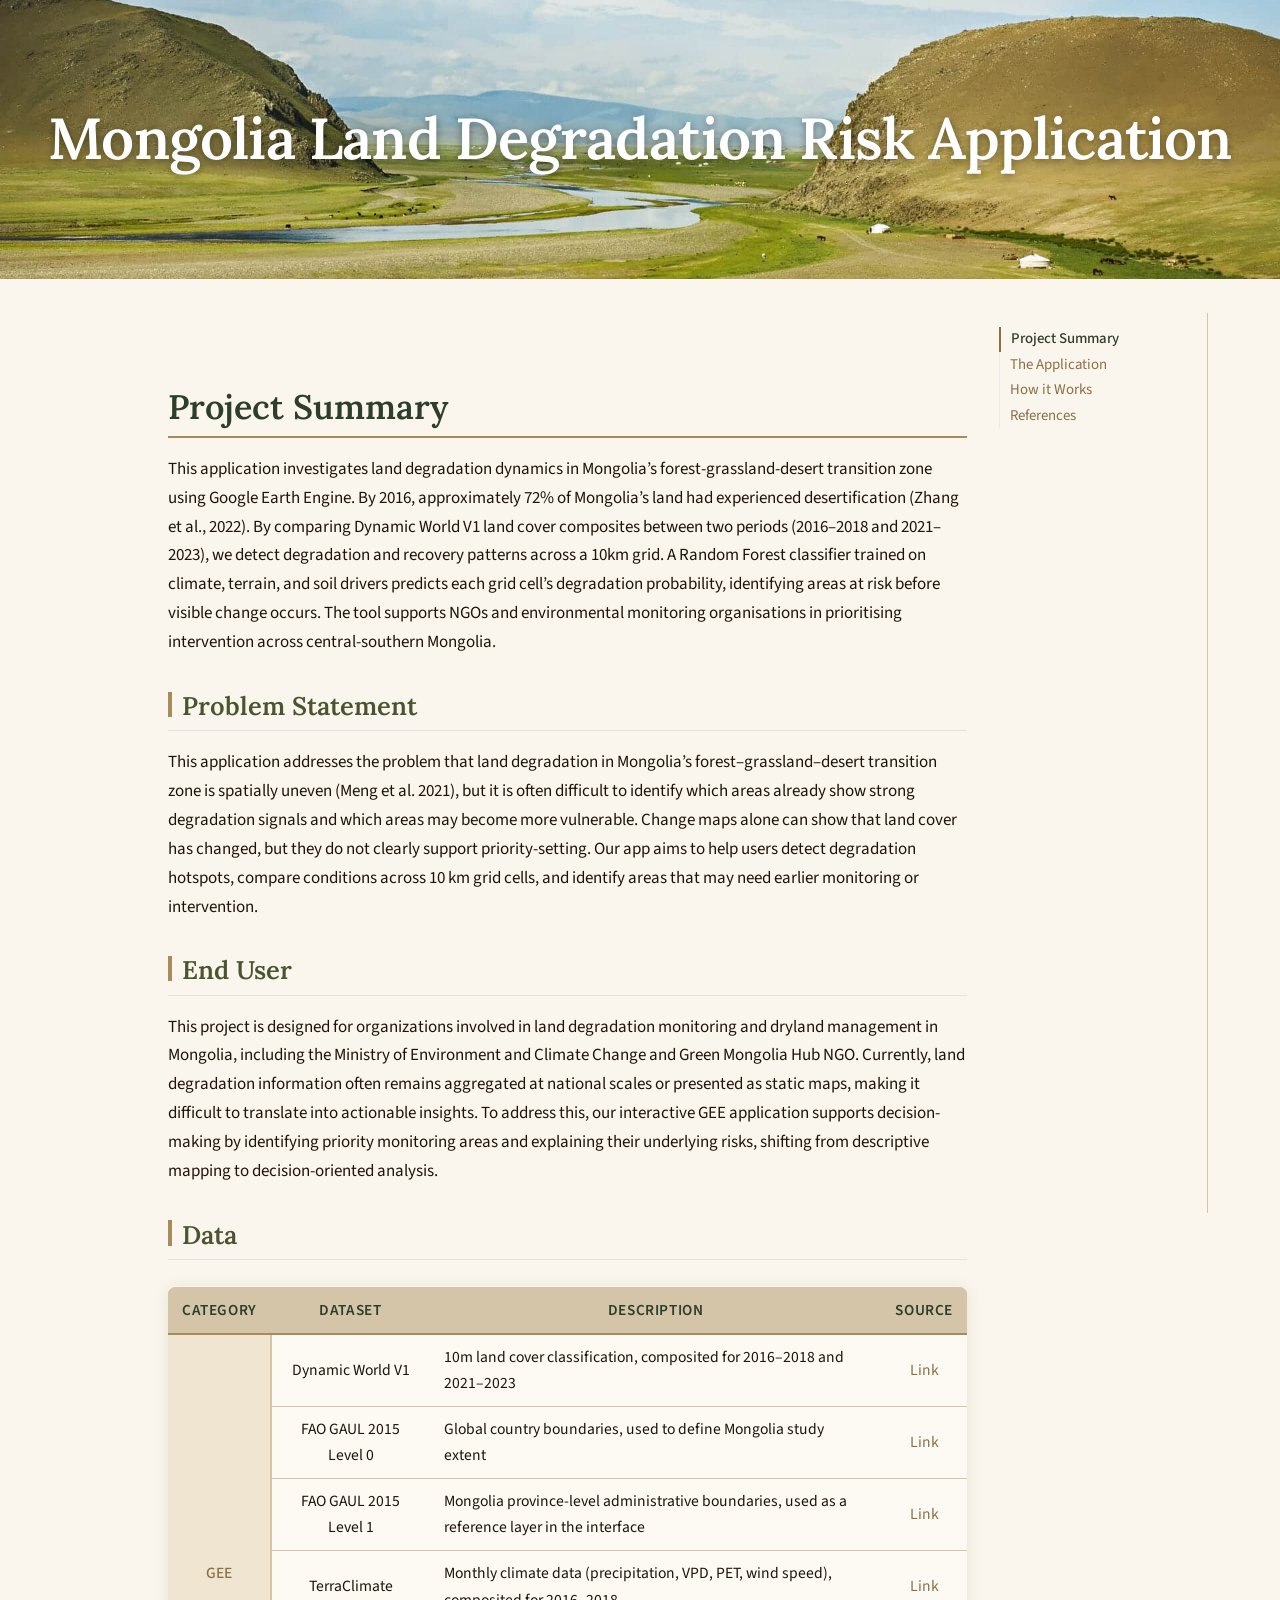
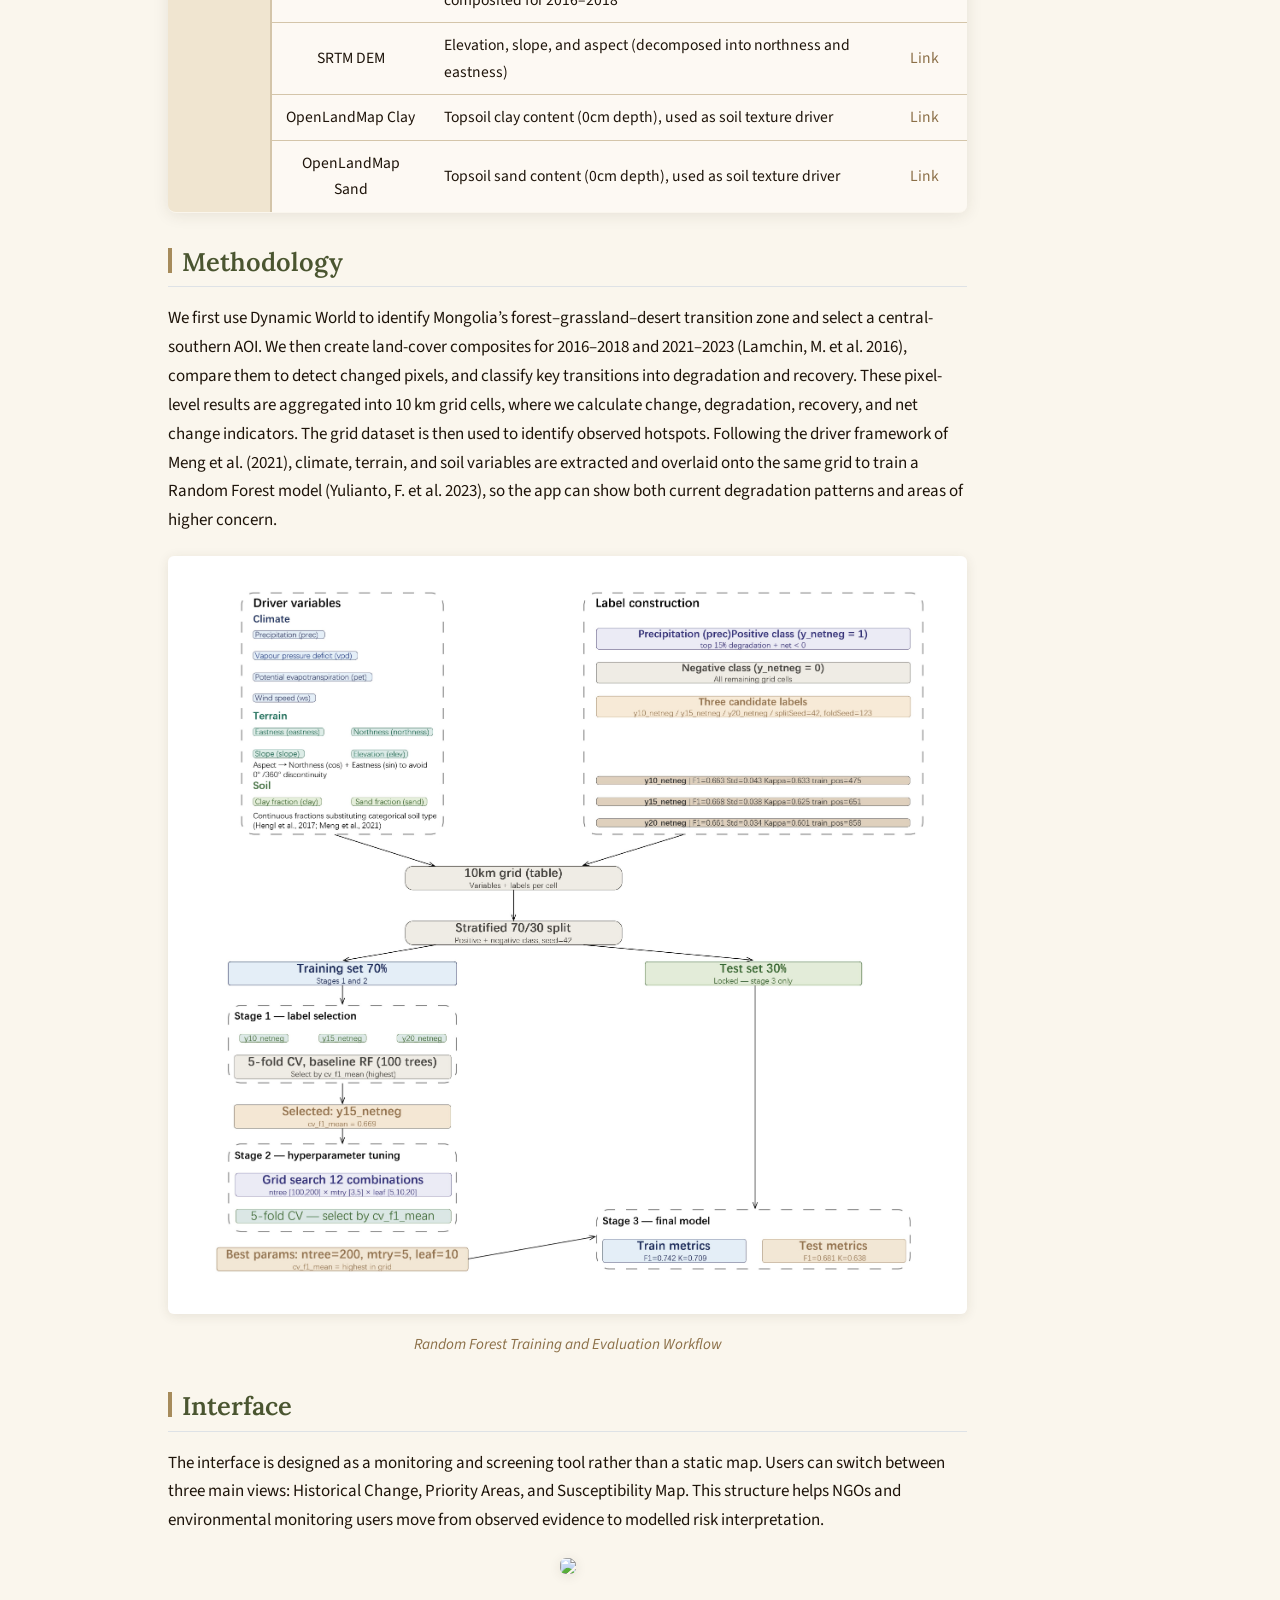
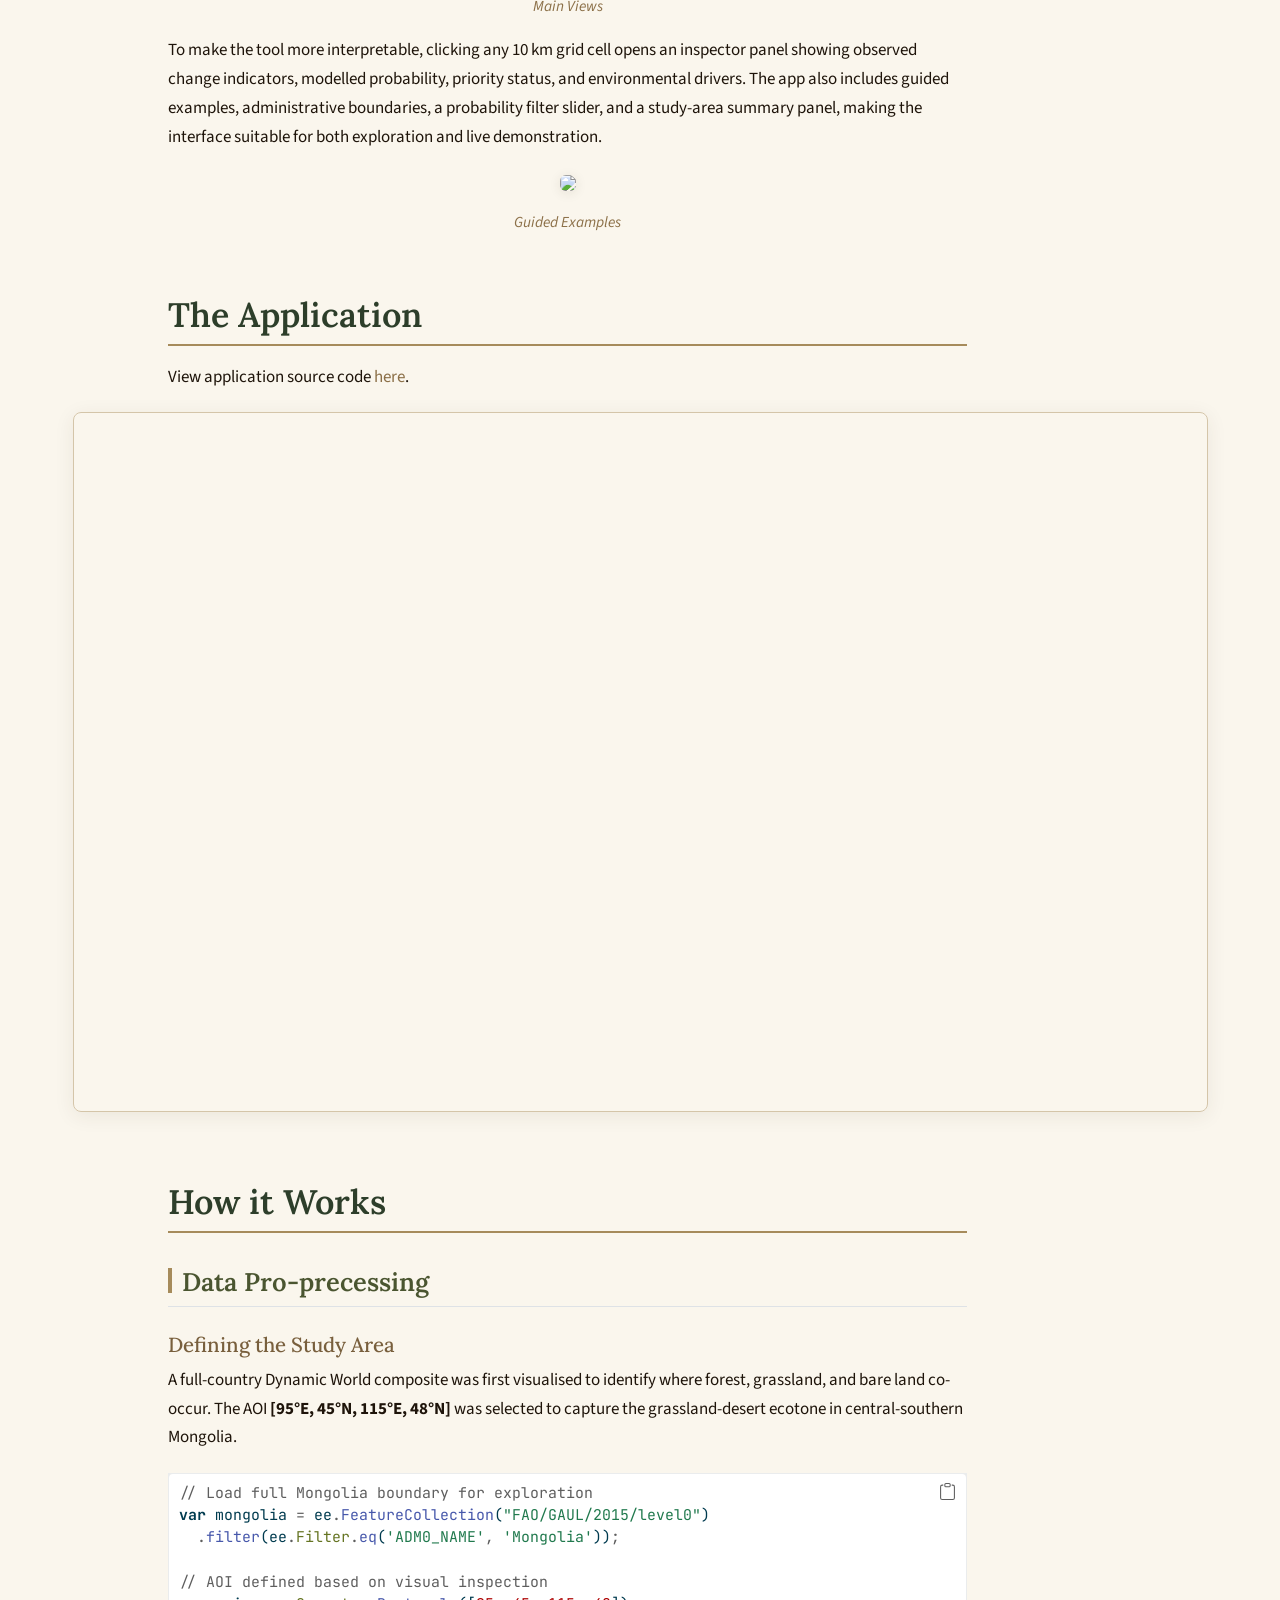
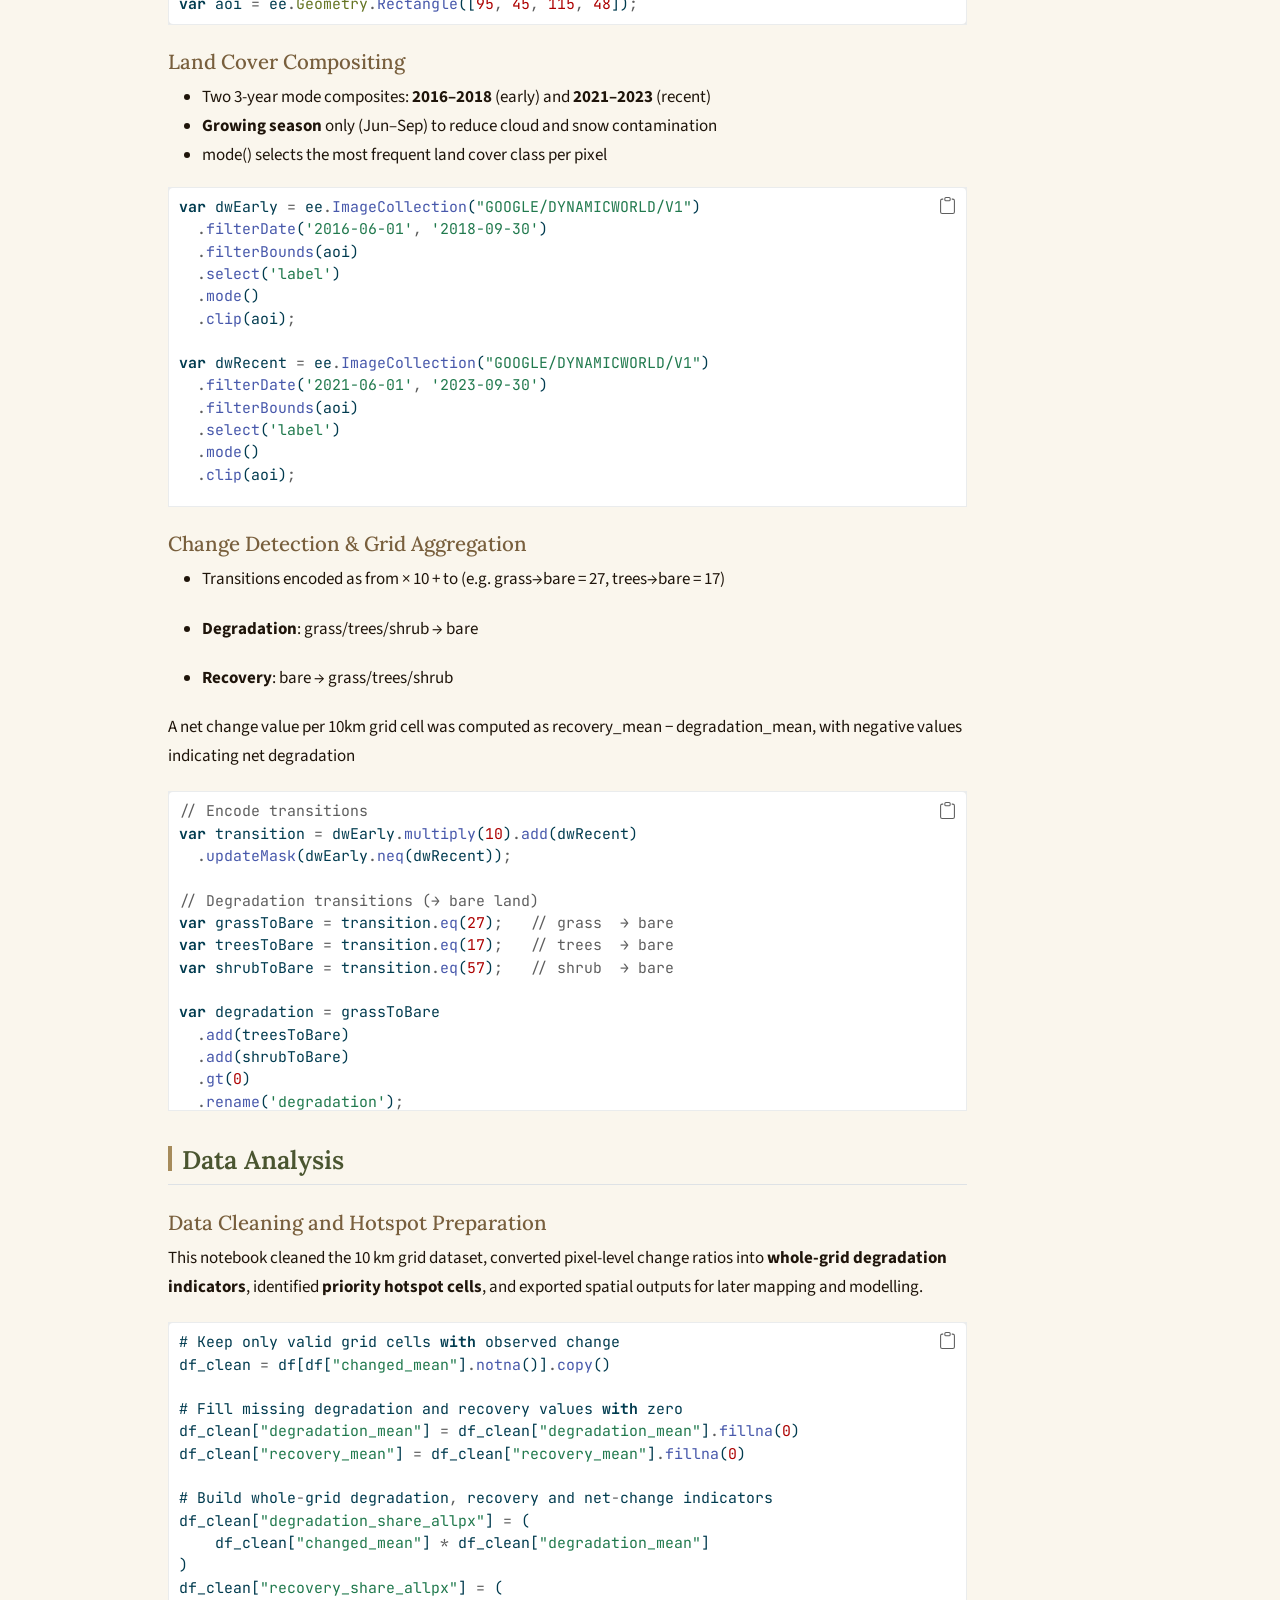
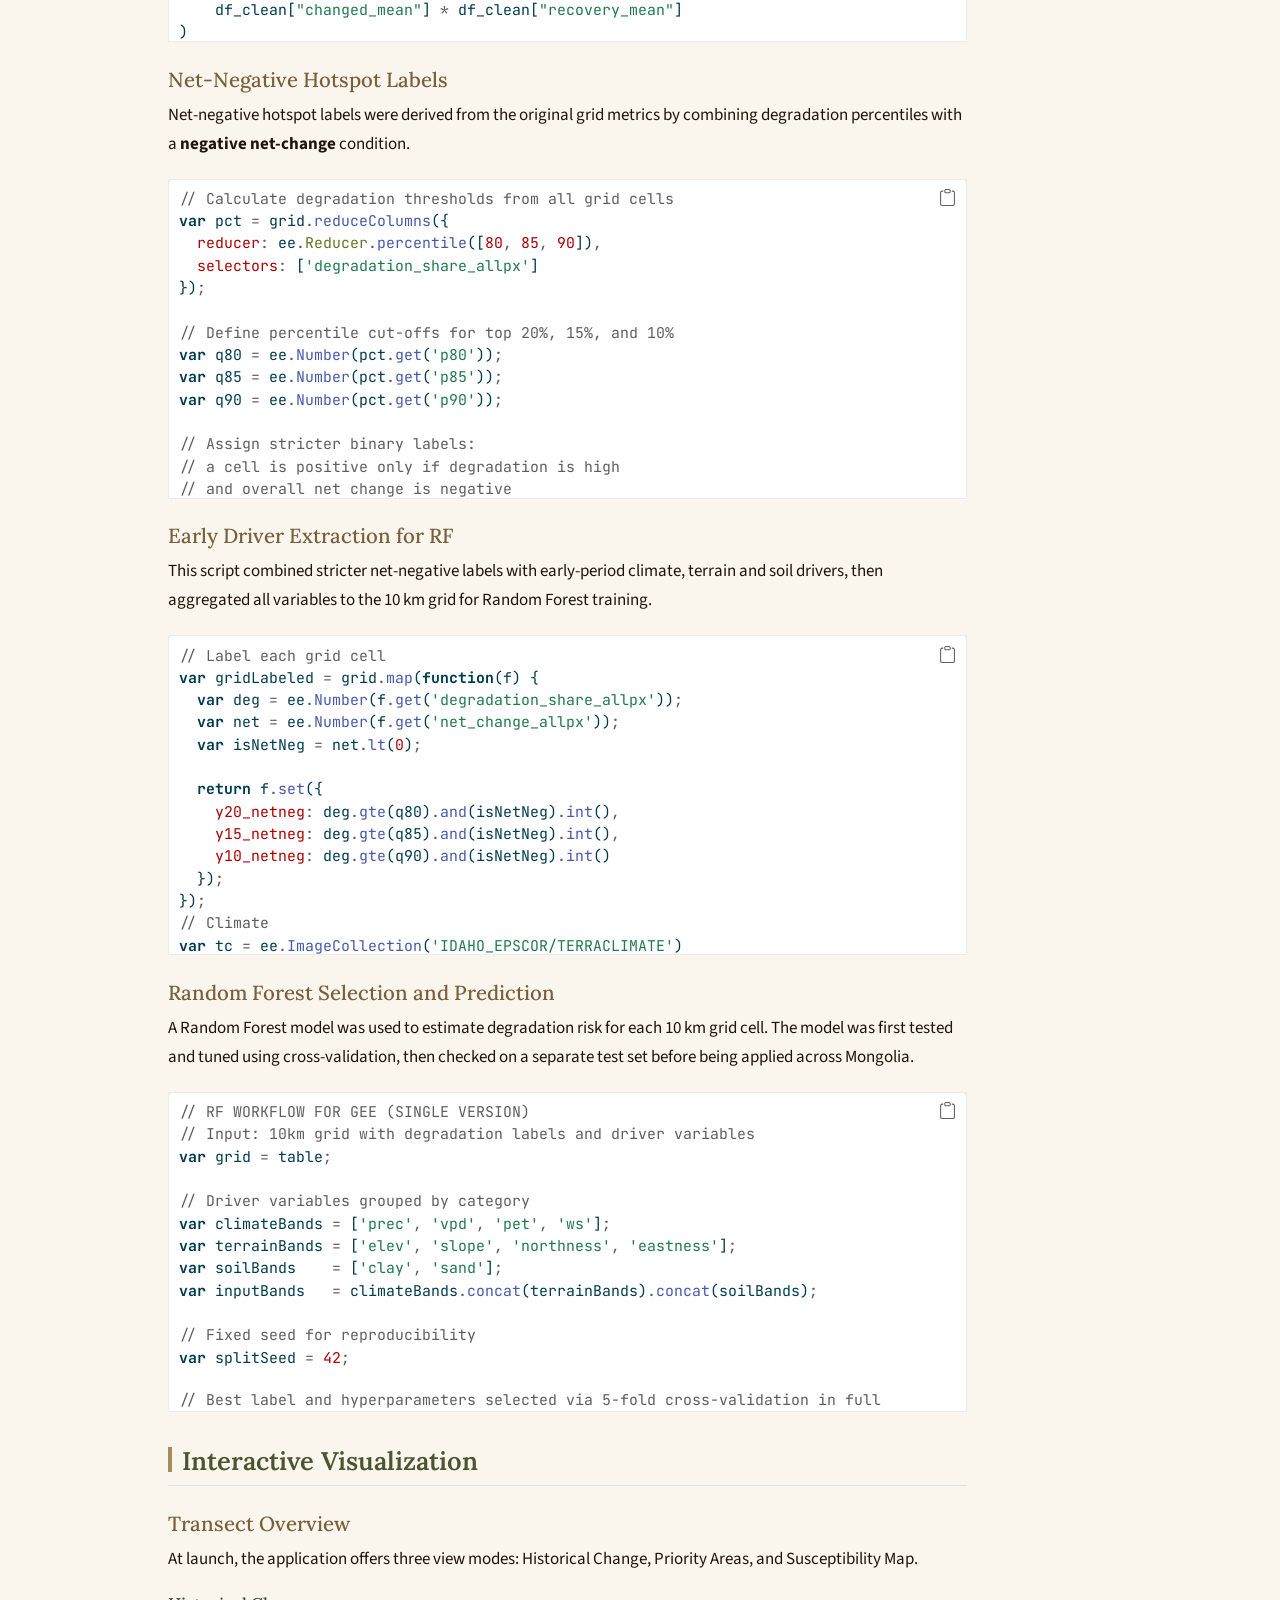
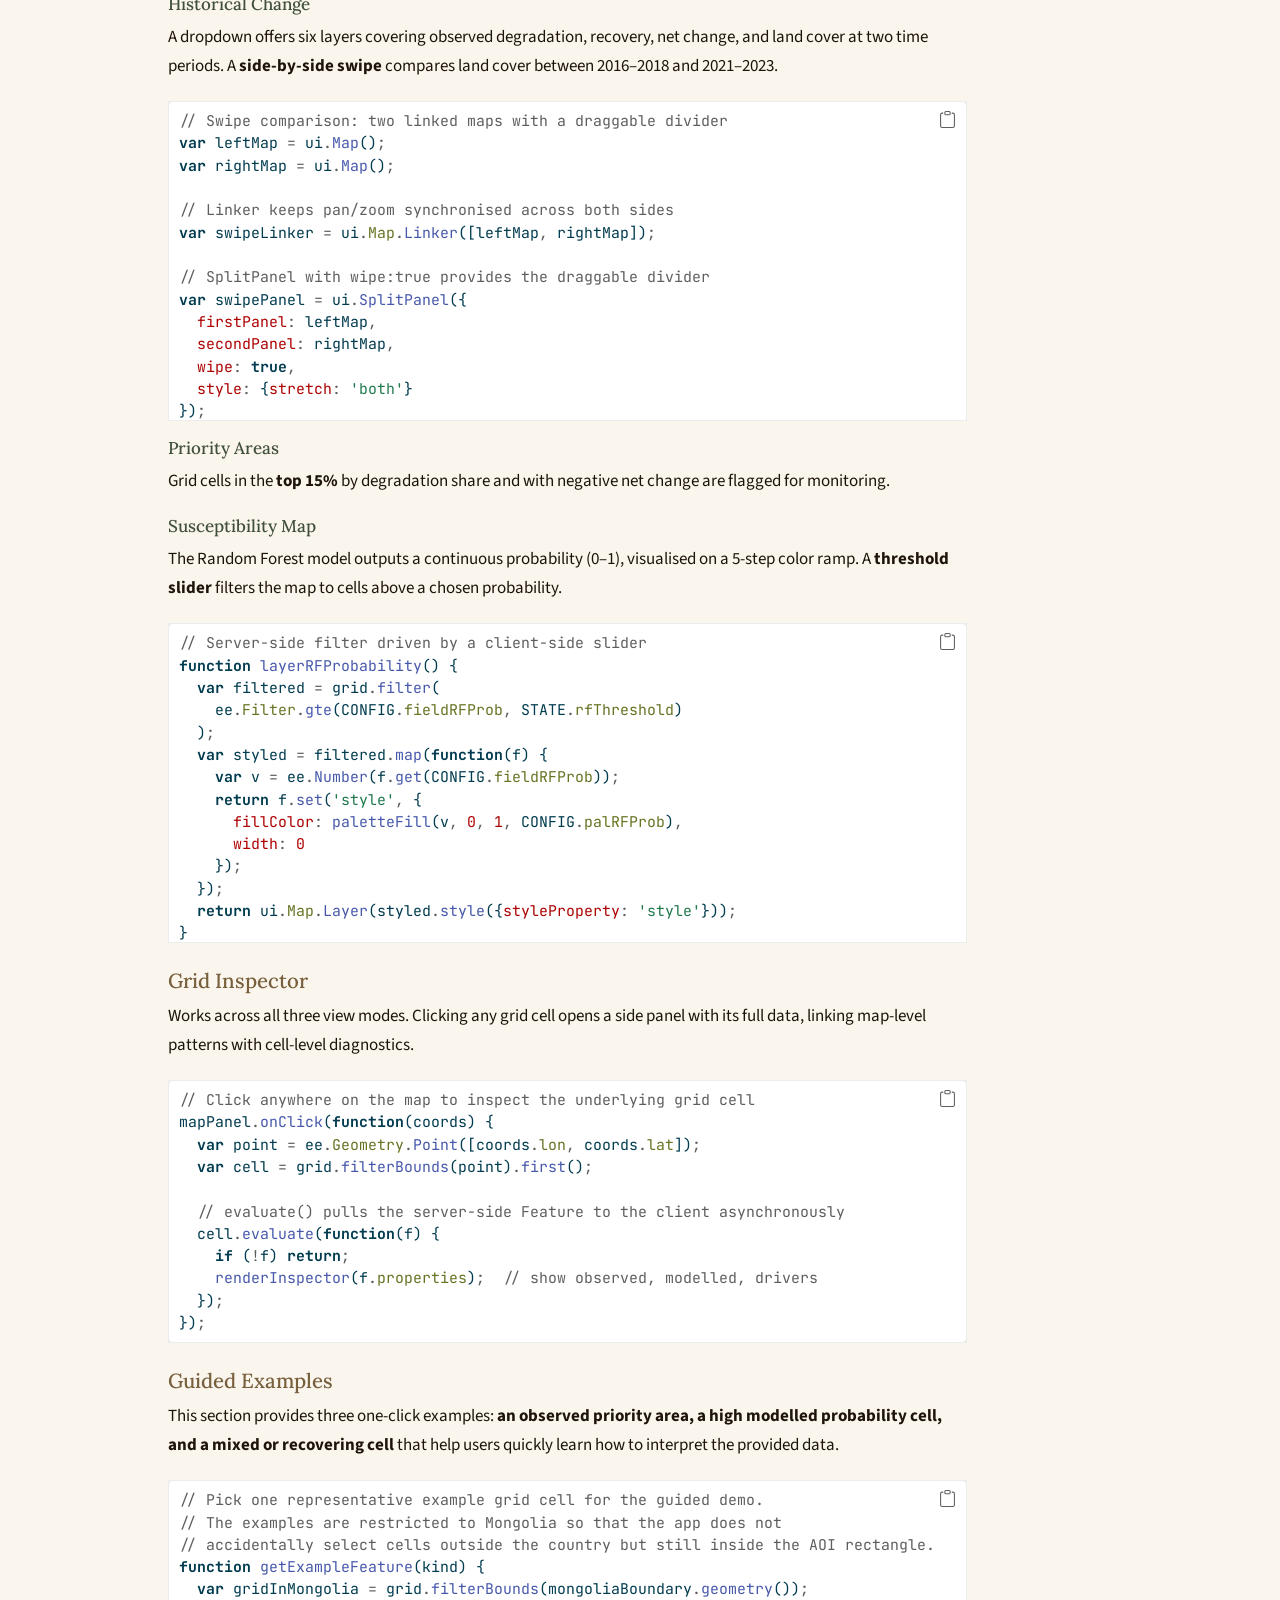
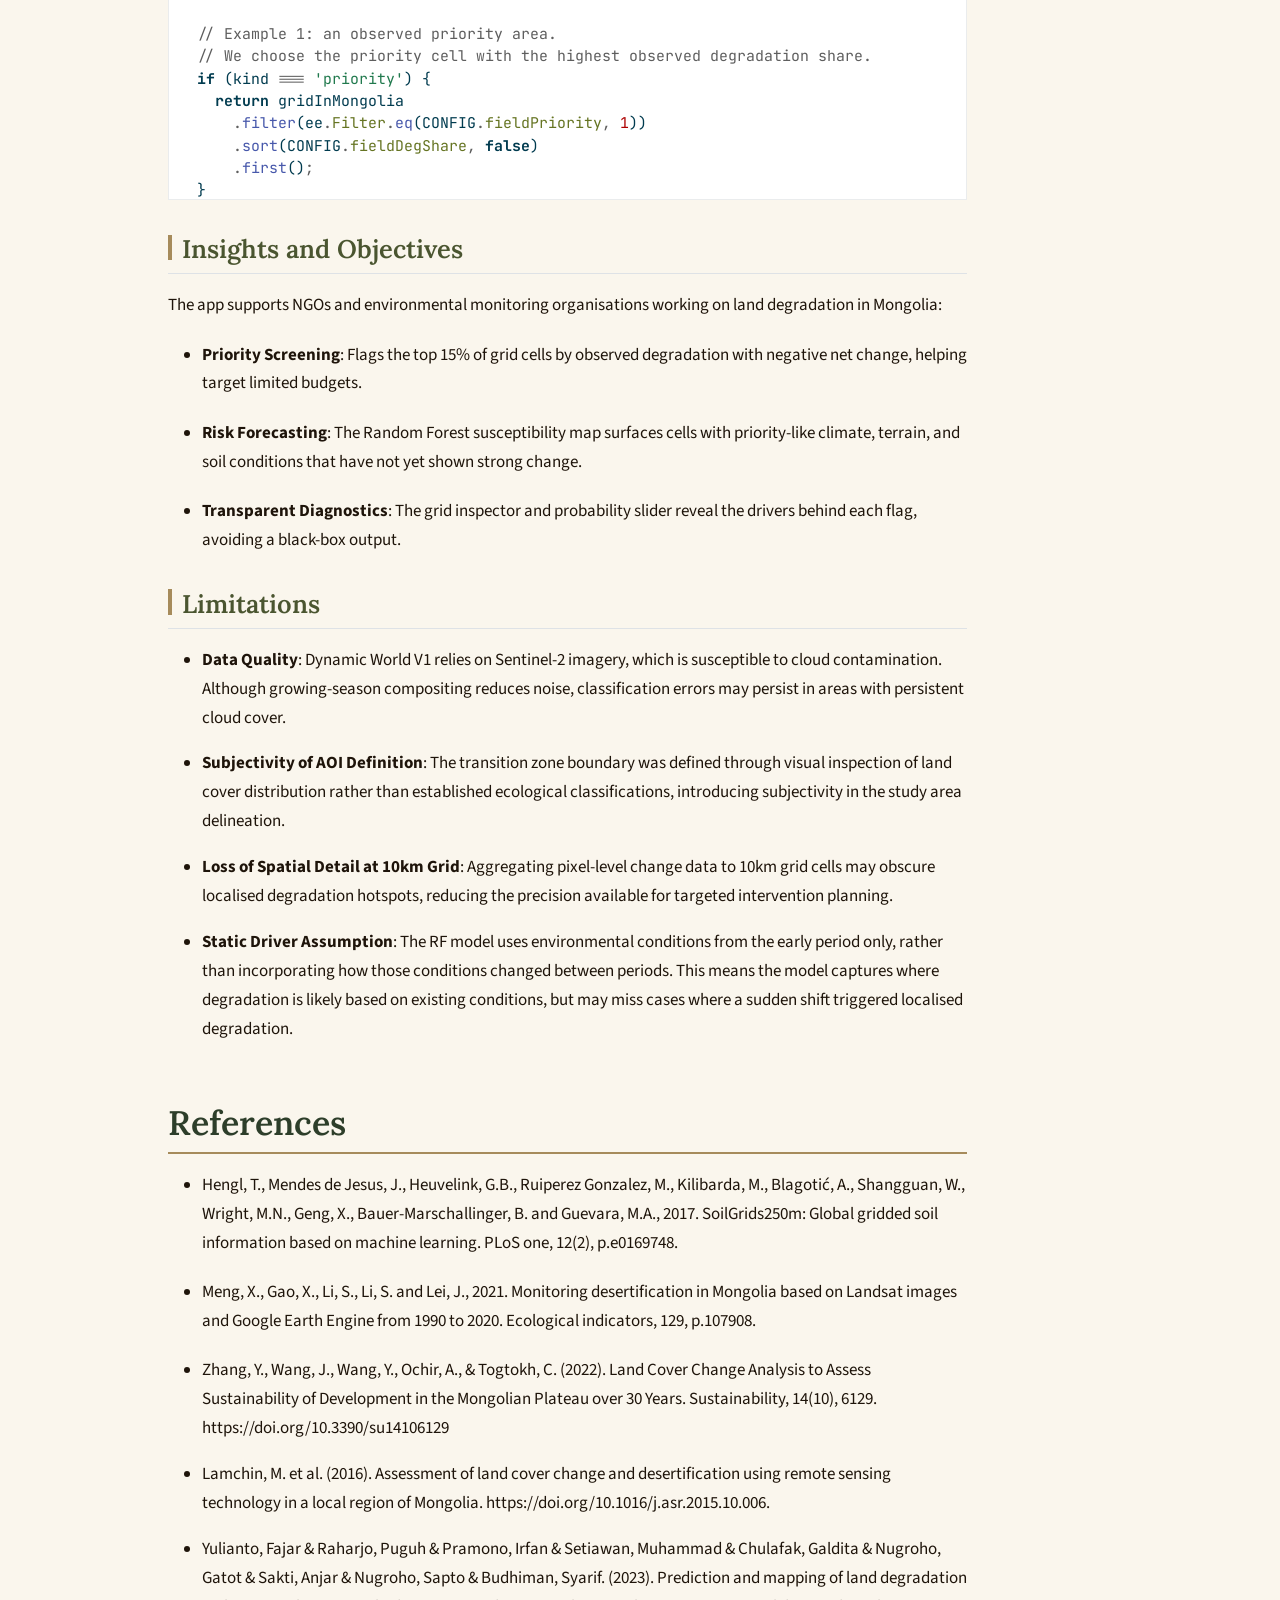
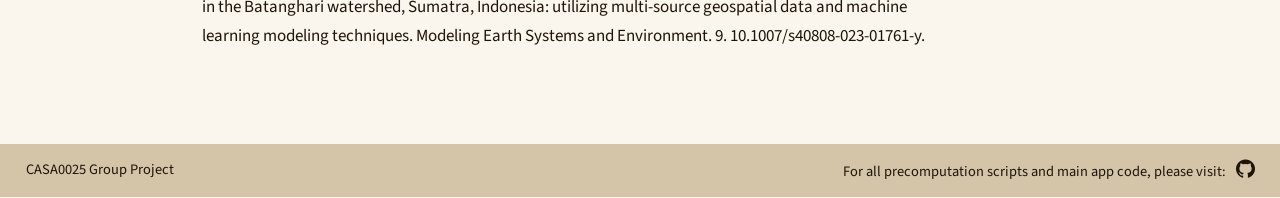
==== commit 69f3b663: "web" ====
--- a/docs/index.html
+++ b/docs/index.html
@@ -205,7 +205,7 @@
 <p>This application investigates land degradation dynamics in Mongolia’s forest-grassland-desert transition zone using Google Earth Engine. By 2016, approximately 72% of Mongolia’s land had experienced desertification (Zhang et al., 2022). By comparing Dynamic World V1 land cover composites between two periods (2016–2018 and 2021–2023), we detect degradation and recovery patterns across a 10km grid. A Random Forest classifier trained on climate, terrain, and soil drivers predicts each grid cell’s degradation probability, identifying areas at risk before visible change occurs. The tool supports NGOs and environmental monitoring organisations in prioritising intervention across central-southern Mongolia.</p>
 <section id="problem-statement" class="level2">
 <h2 class="anchored" data-anchor-id="problem-statement">Problem Statement</h2>
-<p>This application addresses the problem that land degradation in Mongolia’s forest–grassland–desert transition zone is spatially uneven, but it is often difficult to identify which areas already show strong degradation signals and which areas may become more vulnerable. Change maps alone can show that land cover has changed, but they do not clearly support priority-setting. Our app aims to help users detect degradation hotspots, compare conditions across 10 km grid cells, and identify areas that may need earlier monitoring or intervention.</p>
+<p>This application addresses the problem that land degradation in Mongolia’s forest–grassland–desert transition zone is spatially uneven (Meng et al.&nbsp;2021), but it is often difficult to identify which areas already show strong degradation signals and which areas may become more vulnerable. Change maps alone can show that land cover has changed, but they do not clearly support priority-setting. Our app aims to help users detect degradation hotspots, compare conditions across 10 km grid cells, and identify areas that may need earlier monitoring or intervention.</p>
 </section>
 <section id="end-user" class="level2">
 <h2 class="anchored" data-anchor-id="end-user">End User</h2>
@@ -264,7 +264,7 @@
 </section>
 <section id="methodology" class="level2">
 <h2 class="anchored" data-anchor-id="methodology">Methodology</h2>
-<p>We first use Dynamic World to identify Mongolia’s forest–grassland–desert transition zone and select a central-southern AOI. We then create land-cover composites for 2016–2018 and 2021–2023, compare them to detect changed pixels, and classify key transitions into degradation and recovery. These pixel-level results are aggregated into 10 km grid cells, where we calculate change, degradation, recovery, and net change indicators. The grid dataset is then used to identify observed hotspots. Following the driver framework of Meng et al.&nbsp;(2021), climate, terrain, and soil variables are extracted and overlaid onto the same grid to train a Random Forest model, so the app can show both current degradation patterns and areas of higher concern.</p>
+<p>We first use Dynamic World to identify Mongolia’s forest–grassland–desert transition zone and select a central-southern AOI. We then create land-cover composites for 2016–2018 and 2021–2023 (Lamchin, M. et al.&nbsp;2016), compare them to detect changed pixels, and classify key transitions into degradation and recovery. These pixel-level results are aggregated into 10 km grid cells, where we calculate change, degradation, recovery, and net change indicators. The grid dataset is then used to identify observed hotspots. Following the driver framework of Meng et al.&nbsp;(2021), climate, terrain, and soil variables are extracted and overlaid onto the same grid to train a Random Forest model (Yulianto, F. et al.&nbsp;2023), so the app can show both current degradation patterns and areas of higher concern.</p>
 <div class="quarto-figure quarto-figure-center">
 <figure class="figure">
 <p><img src="images/methodlogy.jpg" class="img-fluid figure-img"></p>
@@ -785,6 +785,14 @@
 <ul>
 <li>Zhang, Y., Wang, J., Wang, Y., Ochir, A., &amp; Togtokh, C. (2022). Land Cover Change Analysis to Assess Sustainability of Development in the Mongolian Plateau over 30 Years. Sustainability, 14(10), 6129. https://doi.org/10.3390/su14106129</li>
 </ul>
+<!-- -->
+<ul>
+<li>Lamchin, M. et al.&nbsp;(2016). Assessment of land cover change and desertification using remote sensing technology in a local region of Mongolia. https://doi.org/10.1016/j.asr.2015.10.006.</li>
+</ul>
+<!-- -->
+<ul>
+<li>Yulianto, Fajar &amp; Raharjo, Puguh &amp; Pramono, Irfan &amp; Setiawan, Muhammad &amp; Chulafak, Galdita &amp; Nugroho, Gatot &amp; Sakti, Anjar &amp; Nugroho, Sapto &amp; Budhiman, Syarif. (2023). Prediction and mapping of land degradation in the Batanghari watershed, Sumatra, Indonesia: utilizing multi-source geospatial data and machine learning modeling techniques. Modeling Earth Systems and Environment. 9. 10.1007/s40808-023-01761-y.</li>
+</ul>
 
 
 </section>
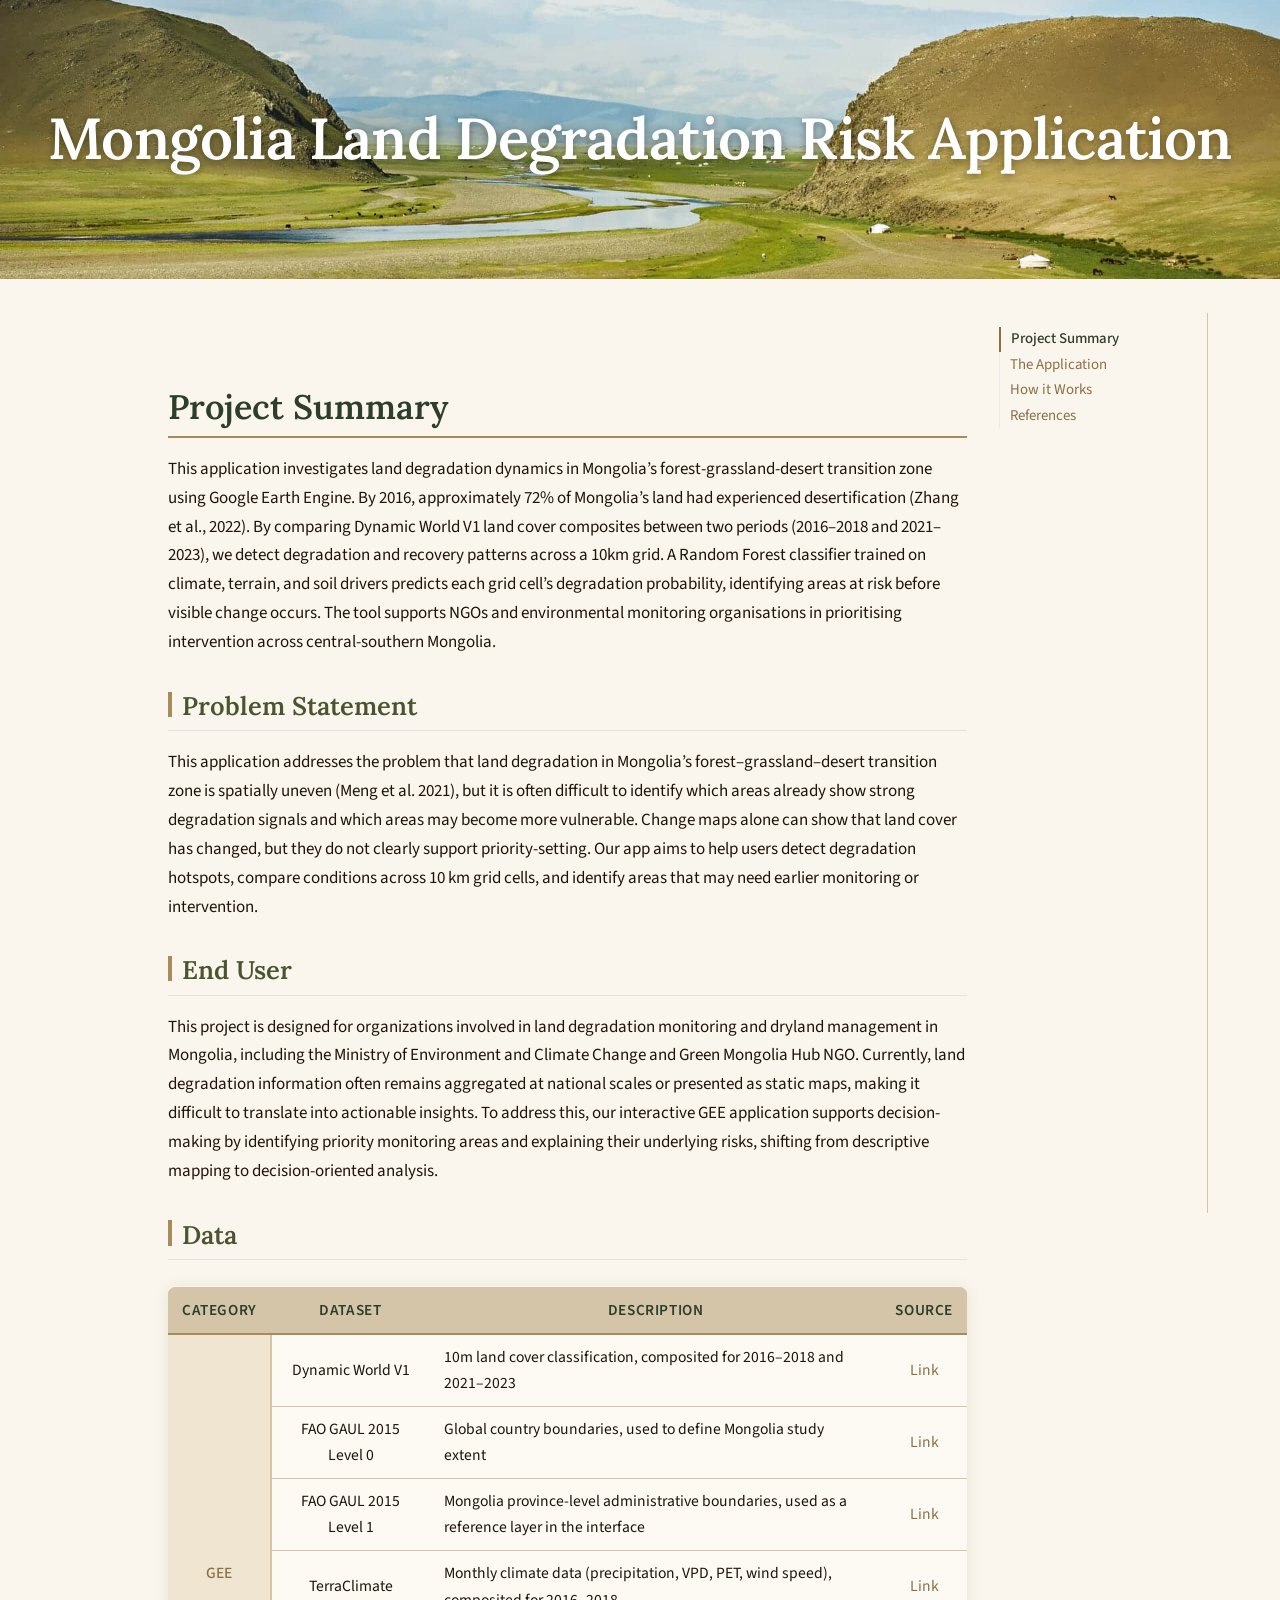
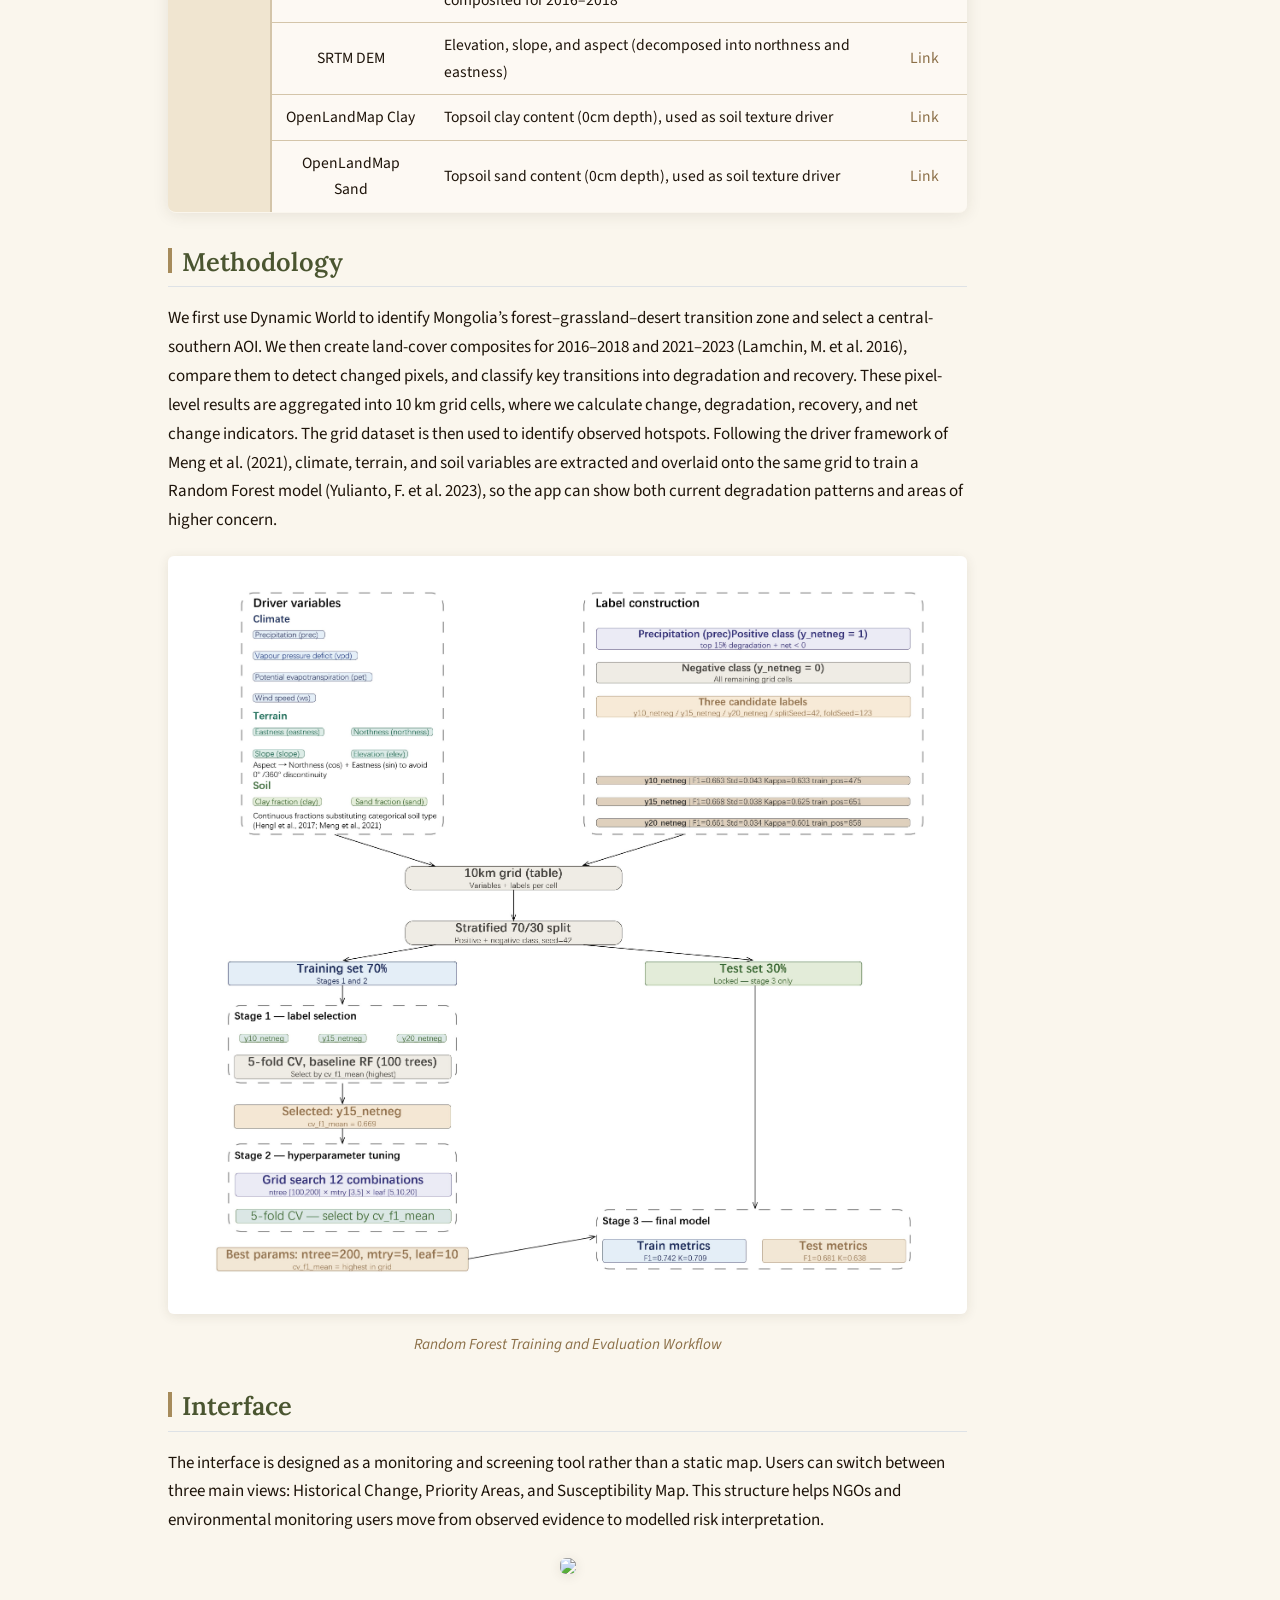
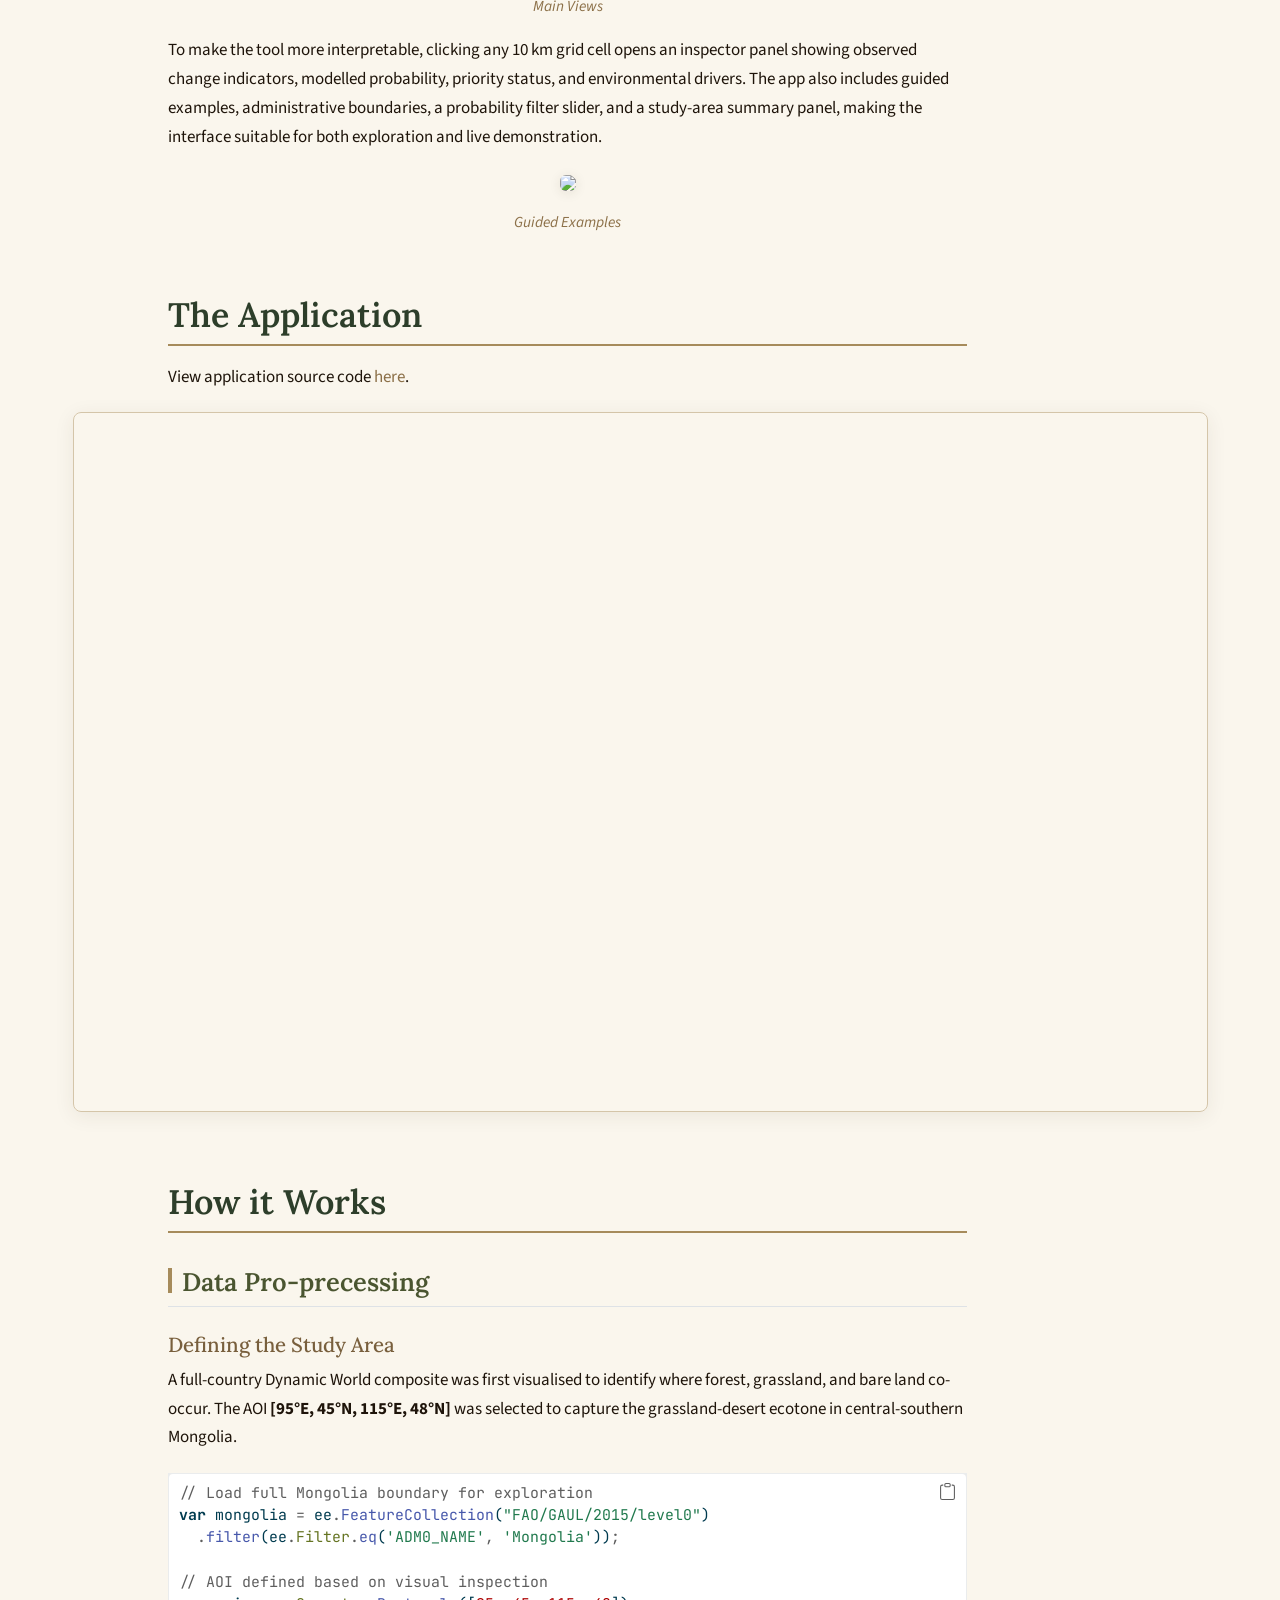
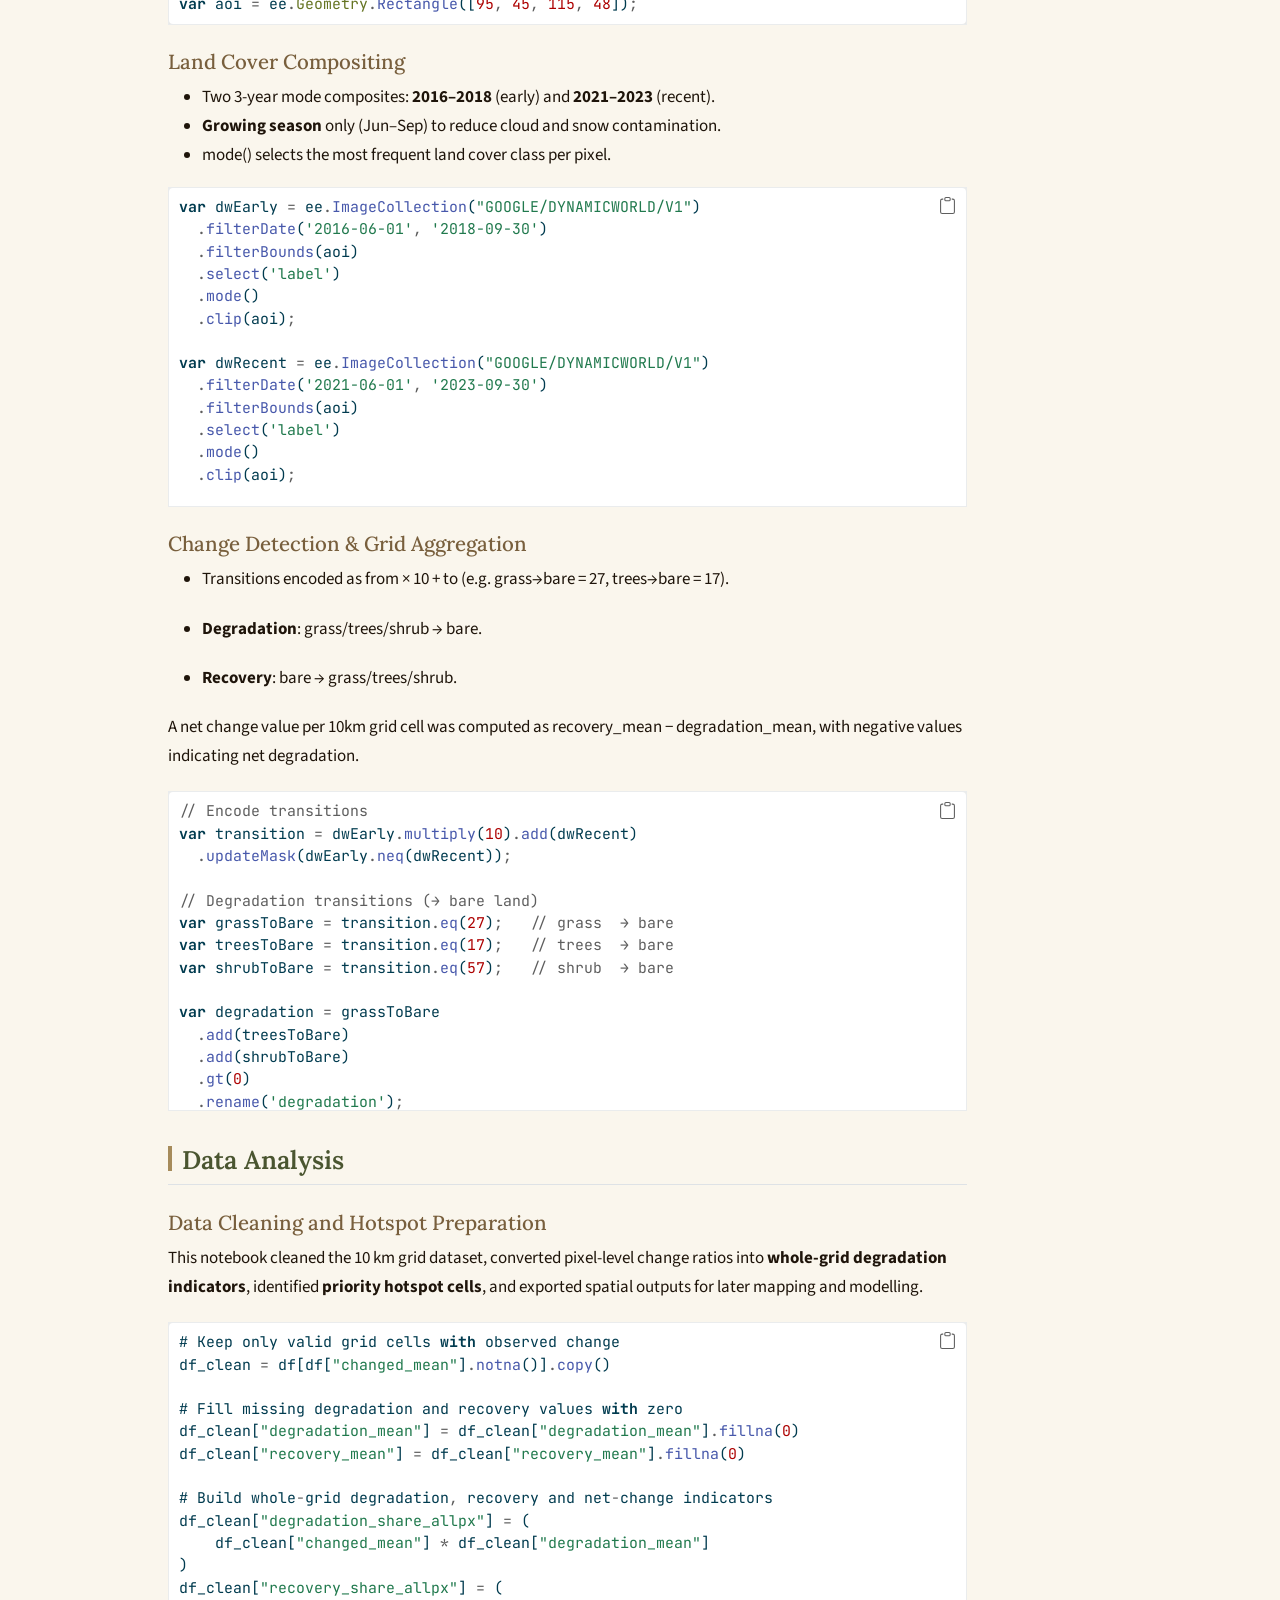
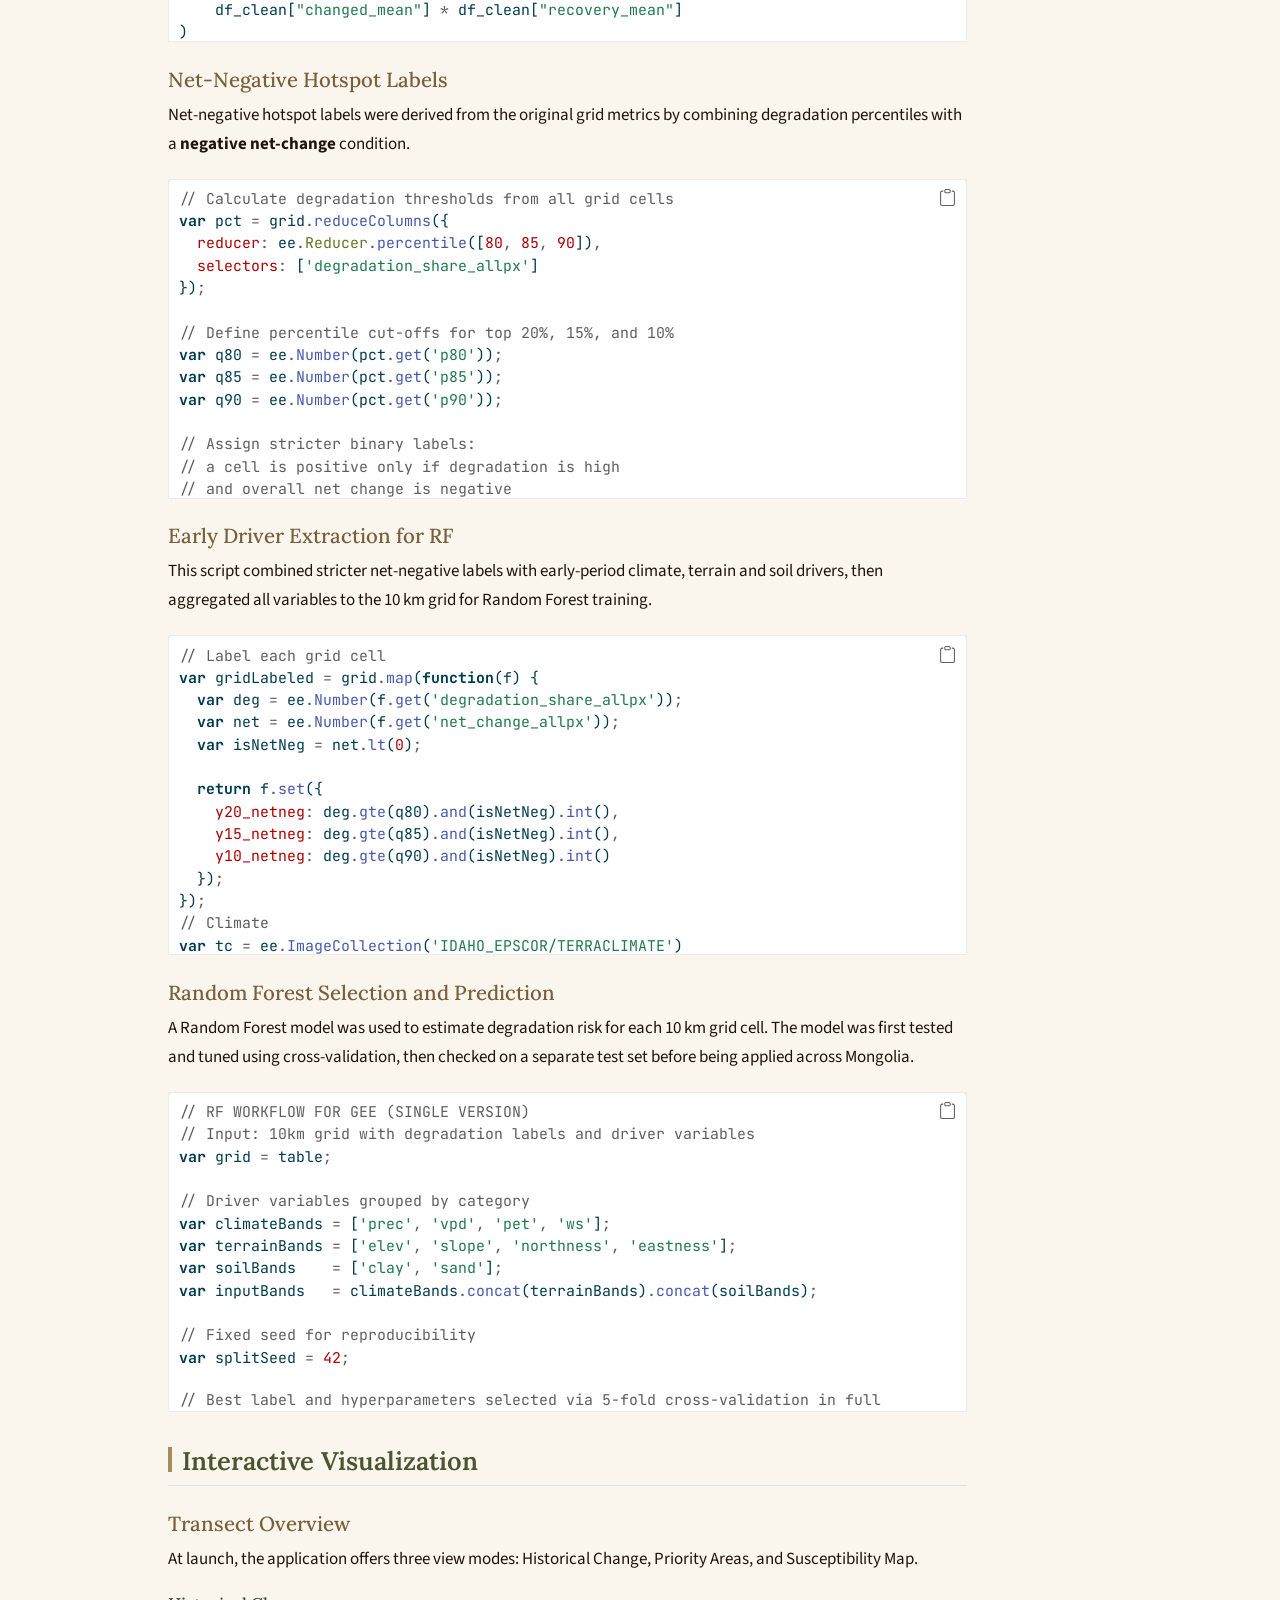
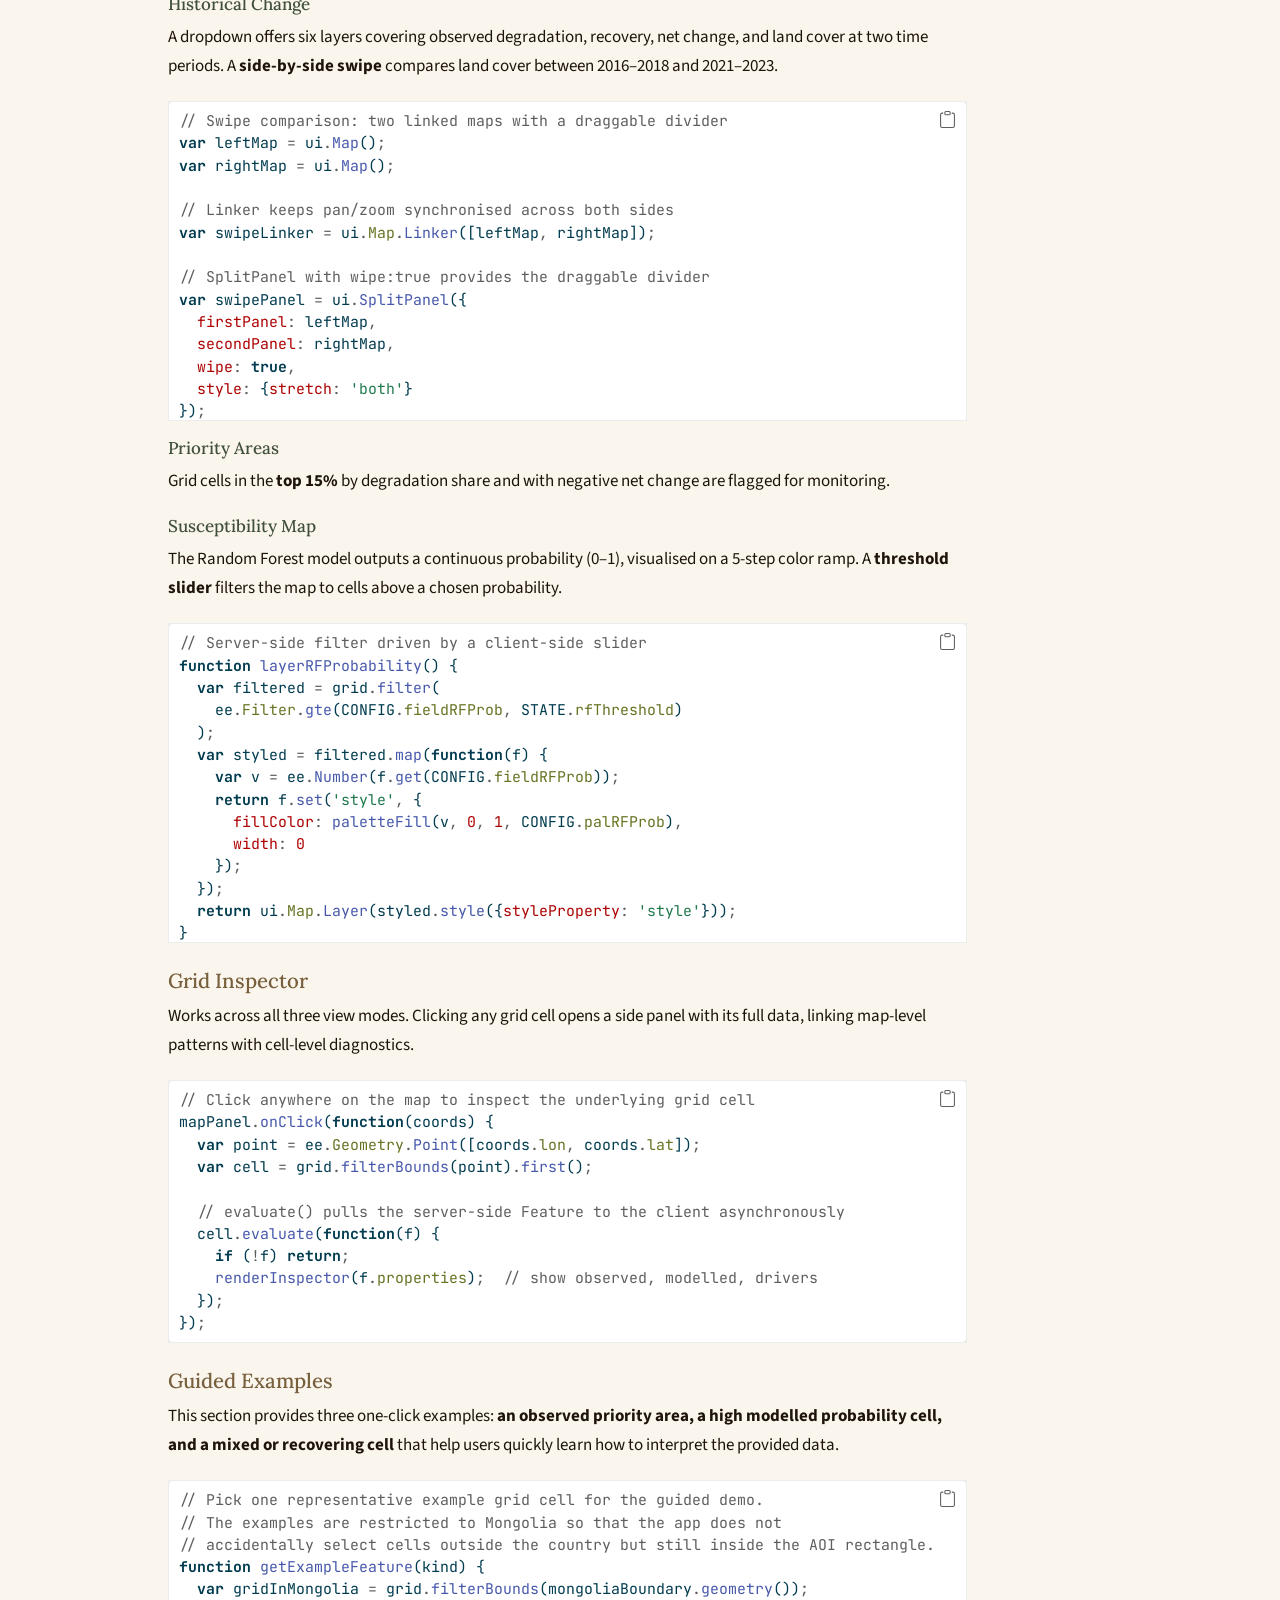
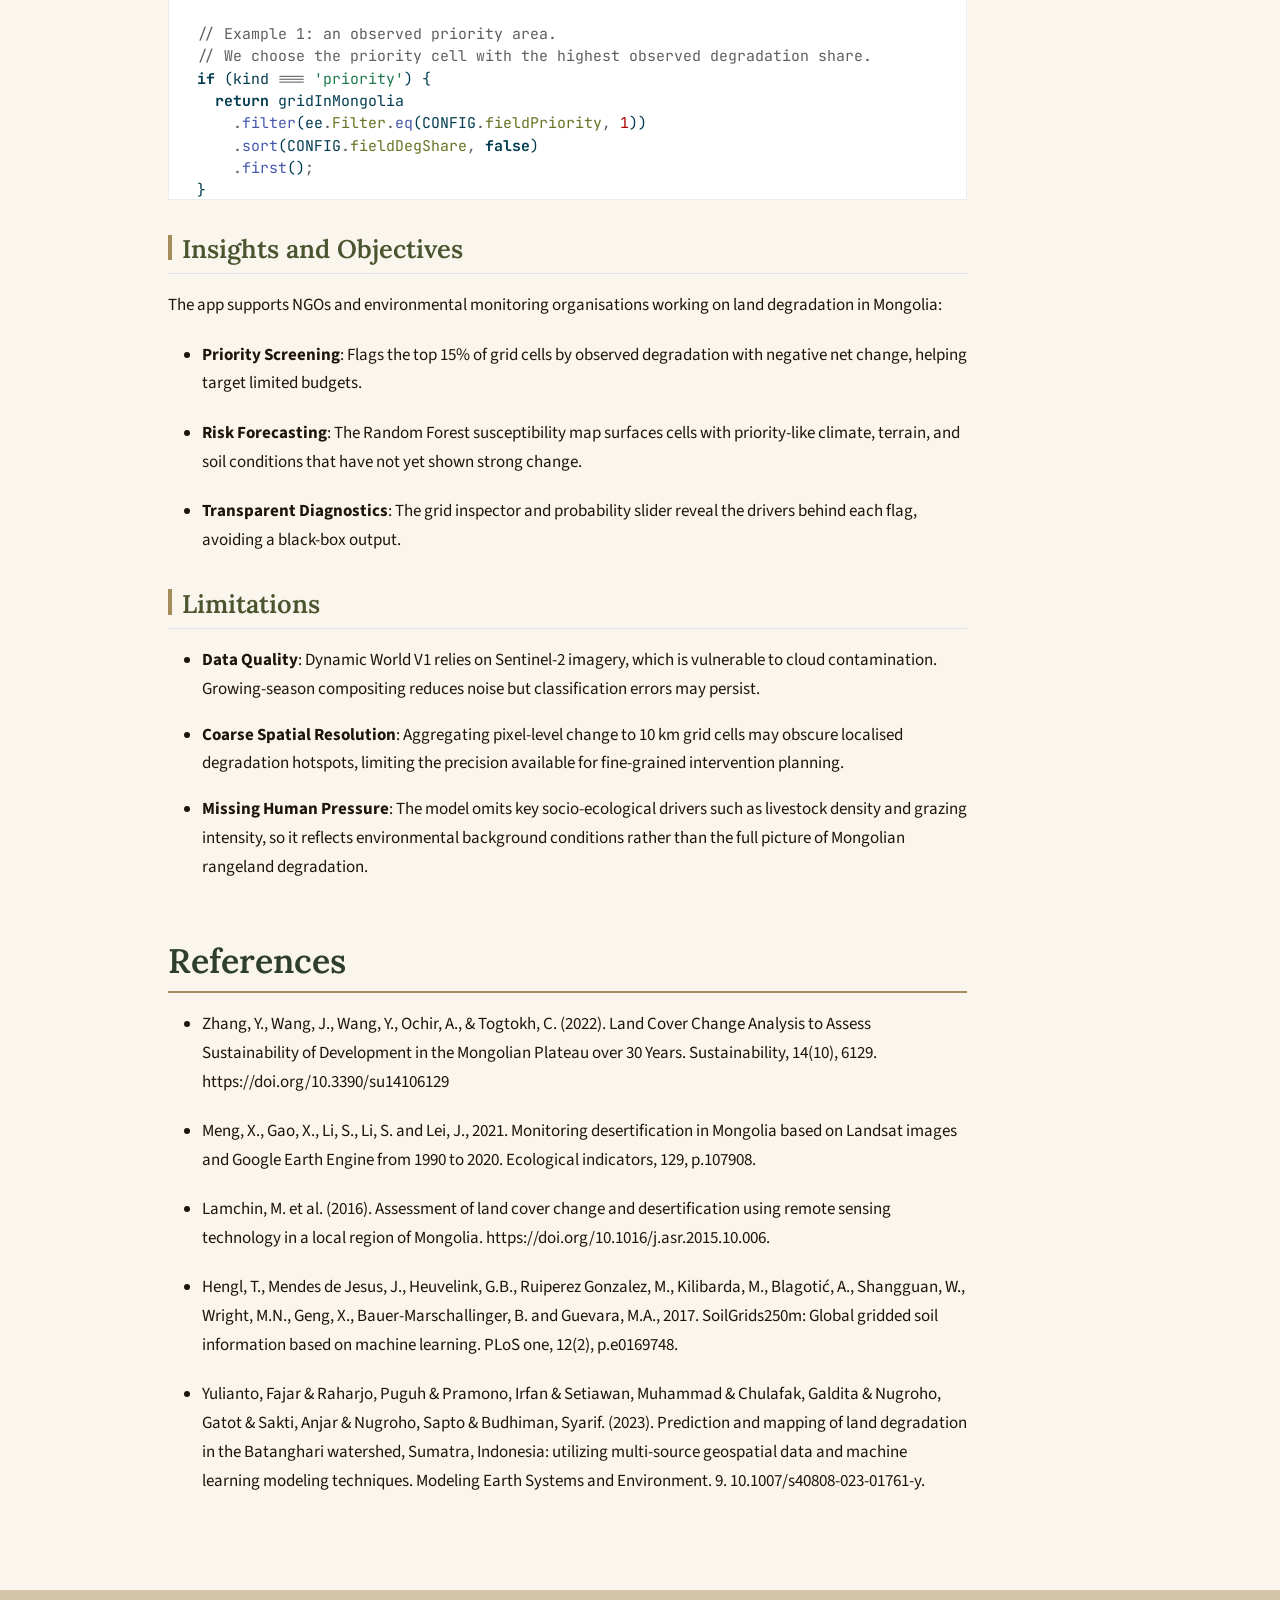
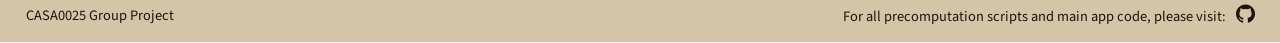
==== commit 1d662e38: "web" ====
--- a/docs/index.html
+++ b/docs/index.html
@@ -315,9 +315,9 @@
 <section id="land-cover-compositing" class="level3">
 <h3 class="anchored" data-anchor-id="land-cover-compositing">Land Cover Compositing</h3>
 <ul>
-<li>Two 3-year mode composites: <strong>2016–2018</strong> (early) and <strong>2021–2023</strong> (recent)</li>
-<li><strong>Growing season</strong> only (Jun–Sep) to reduce cloud and snow contamination</li>
-<li>mode() selects the most frequent land cover class per pixel</li>
+<li>Two 3-year mode composites: <strong>2016–2018</strong> (early) and <strong>2021–2023</strong> (recent).</li>
+<li><strong>Growing season</strong> only (Jun–Sep) to reduce cloud and snow contamination.</li>
+<li>mode() selects the most frequent land cover class per pixel.</li>
 </ul>
 <div class="code-copy-outer-scaffold"><div class="sourceCode" id="cb2"><pre class="sourceCode javascript code-with-copy"><code class="sourceCode javascript"><span id="cb2-1"><a href="#cb2-1" aria-hidden="true" tabindex="-1"></a><span class="kw">var</span> dwEarly <span class="op">=</span> ee<span class="op">.</span><span class="fu">ImageCollection</span>(<span class="st">"GOOGLE/DYNAMICWORLD/V1"</span>)</span>
 <span id="cb2-2"><a href="#cb2-2" aria-hidden="true" tabindex="-1"></a>  <span class="op">.</span><span class="fu">filterDate</span>(<span class="st">'2016-06-01'</span><span class="op">,</span> <span class="st">'2018-09-30'</span>)</span>
@@ -343,11 +343,11 @@
 <section id="change-detection-grid-aggregation" class="level3">
 <h3 class="anchored" data-anchor-id="change-detection-grid-aggregation">Change Detection &amp; Grid Aggregation</h3>
 <ul>
-<li><p>Transitions encoded as from × 10 + to (e.g.&nbsp;grass→bare = 27, trees→bare = 17)</p></li>
-<li><p><strong>Degradation</strong>: grass/trees/shrub → bare</p></li>
-<li><p><strong>Recovery</strong>: bare → grass/trees/shrub</p></li>
+<li><p>Transitions encoded as from × 10 + to (e.g.&nbsp;grass→bare = 27, trees→bare = 17).</p></li>
+<li><p><strong>Degradation</strong>: grass/trees/shrub → bare.</p></li>
+<li><p><strong>Recovery</strong>: bare → grass/trees/shrub.</p></li>
 </ul>
-<p>A net change value per 10km grid cell was computed as recovery_mean − degradation_mean, with negative values indicating net degradation</p>
+<p>A net change value per 10km grid cell was computed as recovery_mean − degradation_mean, with negative values indicating net degradation.</p>
 <div class="code-copy-outer-scaffold"><div class="sourceCode" id="cb3"><pre class="sourceCode javascript code-with-copy"><code class="sourceCode javascript"><span id="cb3-1"><a href="#cb3-1" aria-hidden="true" tabindex="-1"></a><span class="co">// Encode transitions</span></span>
 <span id="cb3-2"><a href="#cb3-2" aria-hidden="true" tabindex="-1"></a><span class="kw">var</span> transition <span class="op">=</span> dwEarly<span class="op">.</span><span class="fu">multiply</span>(<span class="dv">10</span>)<span class="op">.</span><span class="fu">add</span>(dwRecent) </span>
 <span id="cb3-3"><a href="#cb3-3" aria-hidden="true" tabindex="-1"></a>  <span class="op">.</span><span class="fu">updateMask</span>(dwEarly<span class="op">.</span><span class="fu">neq</span>(dwRecent))<span class="op">;</span></span>
@@ -759,35 +759,25 @@
 <section id="limitations" class="level2">
 <h2 class="anchored" data-anchor-id="limitations">Limitations</h2>
 <ul>
-<li><strong>Data Quality</strong>: Dynamic World V1 relies on Sentinel-2 imagery, which is susceptible to cloud contamination. Although growing-season compositing reduces noise, classification errors may persist in areas with persistent cloud cover.</li>
+<li><strong>Data Quality</strong>: Dynamic World V1 relies on Sentinel-2 imagery, which is vulnerable to cloud contamination. Growing-season compositing reduces noise but classification errors may persist.</li>
 </ul>
 <!-- -->
 <ul>
-<li><strong>Subjectivity of AOI Definition</strong>: The transition zone boundary was defined through visual inspection of land cover distribution rather than established ecological classifications, introducing subjectivity in the study area delineation.</li>
+<li><strong>Coarse Spatial Resolution</strong>: Aggregating pixel-level change to 10 km grid cells may obscure localised degradation hotspots, limiting the precision available for fine-grained intervention planning.</li>
 </ul>
 <!-- -->
 <ul>
-<li><strong>Loss of Spatial Detail at 10km Grid</strong>: Aggregating pixel-level change data to 10km grid cells may obscure localised degradation hotspots, reducing the precision available for targeted intervention planning.</li>
-</ul>
-<!-- -->
-<ul>
-<li><strong>Static Driver Assumption</strong>: The RF model uses environmental conditions from the early period only, rather than incorporating how those conditions changed between periods. This means the model captures where degradation is likely based on existing conditions, but may miss cases where a sudden shift triggered localised degradation.</li>
+<li><strong>Missing Human Pressure</strong>: The model omits key socio-ecological drivers such as livestock density and grazing intensity, so it reflects environmental background conditions rather than the full picture of Mongolian rangeland degradation.</li>
 </ul>
 </section>
 </section>
 <section id="references" class="level1">
 <h1>References</h1>
 <ul>
+<li><p>Zhang, Y., Wang, J., Wang, Y., Ochir, A., &amp; Togtokh, C. (2022). Land Cover Change Analysis to Assess Sustainability of Development in the Mongolian Plateau over 30 Years. Sustainability, 14(10), 6129. https://doi.org/10.3390/su14106129</p></li>
+<li><p>Meng, X., Gao, X., Li, S., Li, S. and Lei, J., 2021. Monitoring desertification in Mongolia based on Landsat images and Google Earth Engine from 1990 to 2020. Ecological indicators, 129, p.107908.</p></li>
+<li><p>Lamchin, M. et al.&nbsp;(2016). Assessment of land cover change and desertification using remote sensing technology in a local region of Mongolia. https://doi.org/10.1016/j.asr.2015.10.006.</p></li>
 <li><p>Hengl, T., Mendes de Jesus, J., Heuvelink, G.B., Ruiperez Gonzalez, M., Kilibarda, M., Blagotić, A., Shangguan, W., Wright, M.N., Geng, X., Bauer-Marschallinger, B. and Guevara, M.A., 2017. SoilGrids250m: Global gridded soil information based on machine learning. PLoS one, 12(2), p.e0169748.</p></li>
-<li><p>Meng, X., Gao, X., Li, S., Li, S. and Lei, J., 2021. Monitoring desertification in Mongolia based on Landsat images and Google Earth Engine from 1990 to 2020. Ecological indicators, 129, p.107908.</p></li>
-</ul>
-<!-- -->
-<ul>
-<li>Zhang, Y., Wang, J., Wang, Y., Ochir, A., &amp; Togtokh, C. (2022). Land Cover Change Analysis to Assess Sustainability of Development in the Mongolian Plateau over 30 Years. Sustainability, 14(10), 6129. https://doi.org/10.3390/su14106129</li>
-</ul>
-<!-- -->
-<ul>
-<li>Lamchin, M. et al.&nbsp;(2016). Assessment of land cover change and desertification using remote sensing technology in a local region of Mongolia. https://doi.org/10.1016/j.asr.2015.10.006.</li>
 </ul>
 <!-- -->
 <ul>
